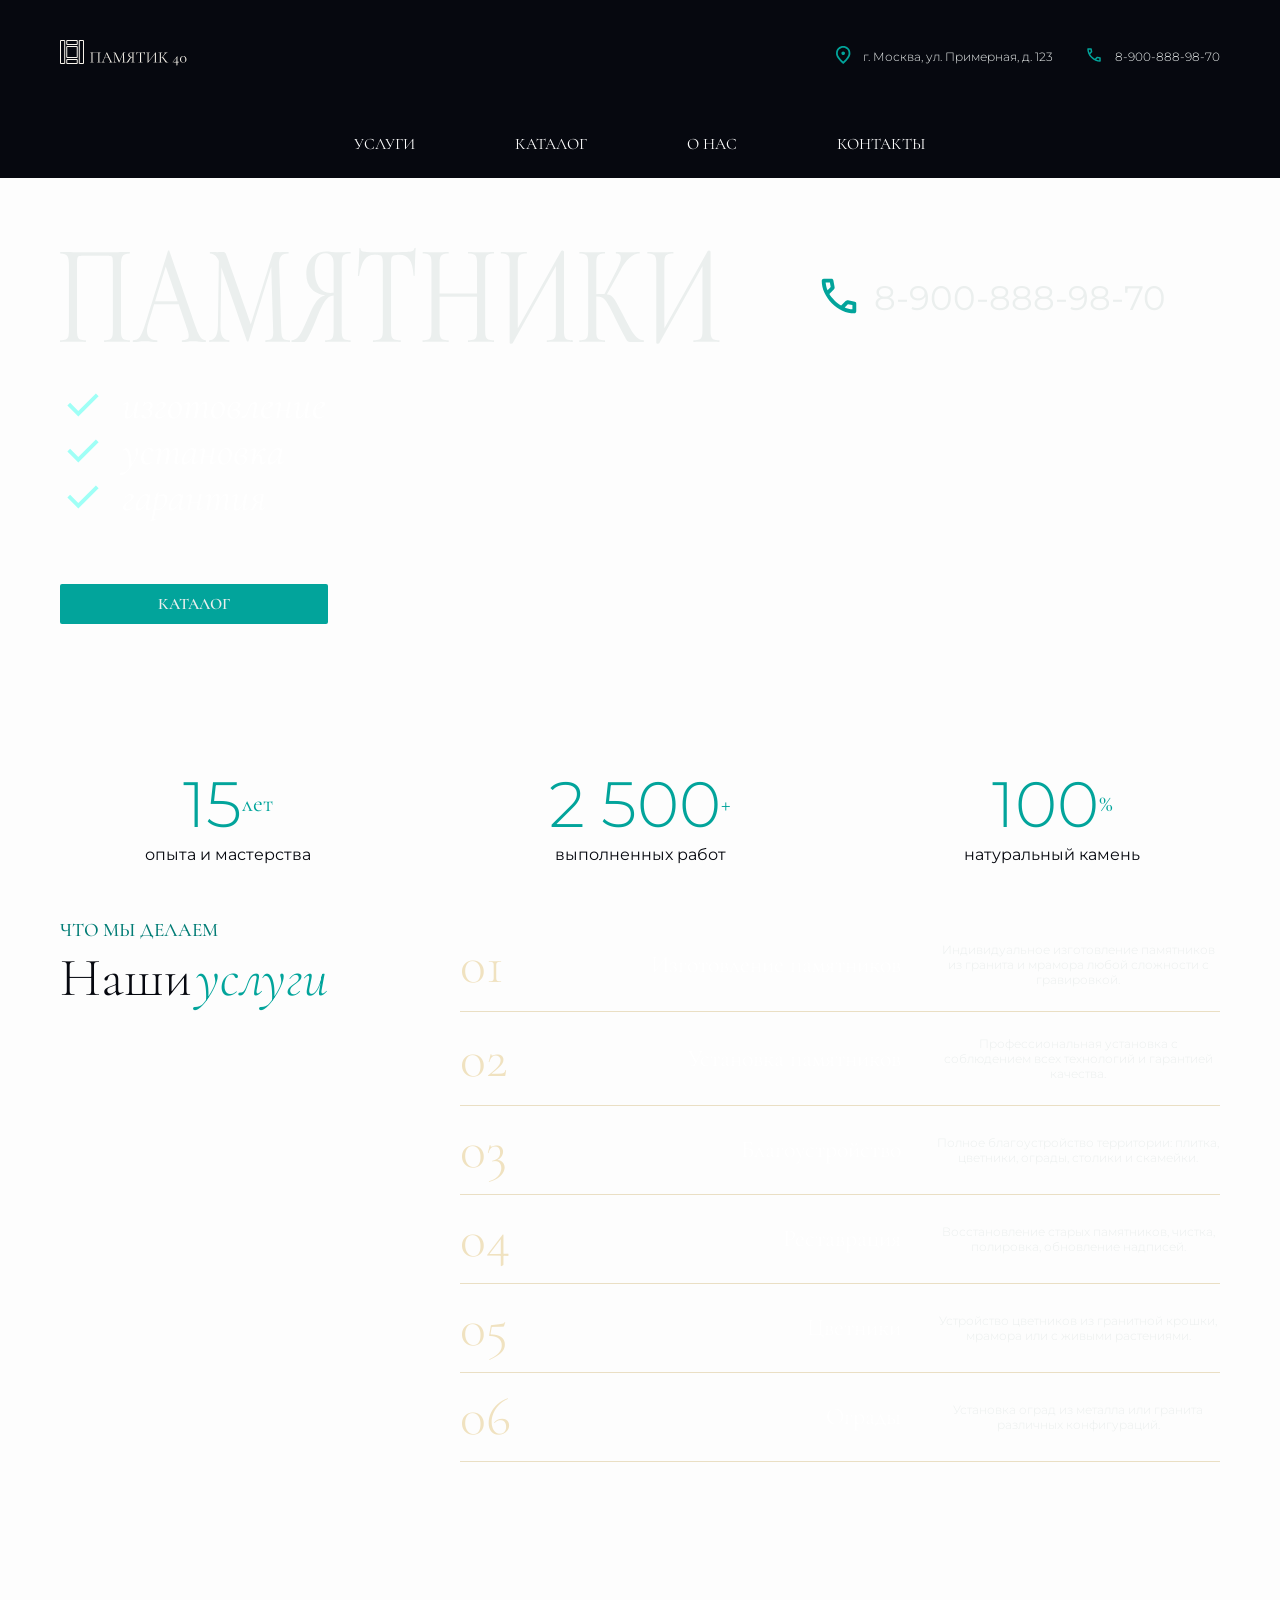
==== index.html @ f9dada3c "23.04" ====
<!doctype html>
<html lang="en">
  <head>
    <meta charset="UTF-8" />
    <meta name="viewport" content="width=device-width, initial-scale=1.0" />
    <link rel="preconnect" href="https://fonts.googleapis.com" />
    <link rel="preconnect" href="https://fonts.gstatic.com" crossorigin />
    <link
      href="https://fonts.googleapis.com/css2?family=Bebas+Neue&family=Castoro+Titling&family=Cormorant+Garamond:ital,wght@0,300..700;1,300..700&family=Fira+Code:wght@300..700&family=Inter+Tight:ital,wght@0,100..900;1,100..900&family=Inter:ital,opsz,wght@0,14..32,100..900;1,14..32,100..900&family=League+Script&family=Long+Cang&family=Monomakh&family=PT+Serif:ital,wght@0,400;0,700;1,400;1,700&family=Poppins:ital,wght@0,100;0,200;0,300;0,400;0,500;0,600;0,700;0,800;0,900;1,100;1,200;1,300;1,400;1,500;1,600;1,700;1,800;1,900&family=Raleway:ital,wght@0,100..900;1,100..900&family=Roboto+Serif:ital,opsz,wght@0,8..144,100..900;1,8..144,100..900&family=Syncopate:wght@400;700&display=swap"
      rel="stylesheet"
    />
    <link rel="preconnect" href="https://fonts.googleapis.com" />
    <link rel="preconnect" href="https://fonts.gstatic.com" crossorigin />
    <link
      href="https://fonts.googleapis.com/css2?family=Bebas+Neue&family=Castoro+Titling&family=Cormorant+Garamond:ital,wght@0,300..700;1,300..700&family=Fira+Code:wght@300..700&family=Inter+Tight:ital,wght@0,100..900;1,100..900&family=Inter:ital,opsz,wght@0,14..32,100..900;1,14..32,100..900&family=League+Script&family=Long+Cang&family=Monomakh&family=Montserrat:ital,wght@0,100..900;1,100..900&family=PT+Serif:ital,wght@0,400;0,700;1,400;1,700&family=Poppins:ital,wght@0,100;0,200;0,300;0,400;0,500;0,600;0,700;0,800;0,900;1,100;1,200;1,300;1,400;1,500;1,600;1,700;1,800;1,900&family=Raleway:ital,wght@0,100..900;1,100..900&family=Roboto+Serif:ital,opsz,wght@0,8..144,100..900;1,8..144,100..900&family=Syncopate:wght@400;700&display=swap"
      rel="stylesheet"
    />
    <link rel="stylesheet" href="css/variables.css" />
    <link rel="stylesheet" href="css/style.css" />
<link href="https://unpkg.com/aos@2.3.4/dist/aos.css" rel="stylesheet">
    <title>40</title>
  </head>
  <body>
    <header class="header">
      <div class="container-header-inner">
        <!-- банер -->
        <div class="banner">
          <a href="/" aria-label="Logo_go to homepage">
            <svg
              xmlns="http://www.w3.org/2000/svg"
              width="128"
              height="26"
              viewBox="0 0 128 26"
              fill="none"
            >
              <path
                d="M6.76074 6.5H17.239V17.5H6.76074V6.5ZM0.5 0.5H4.71739V23.5H0.5V0.5ZM19.2822 0.5H23.4996V23.5H19.2822V0.5ZM17.2393 0.5V4.5H6.761V0.5H17.2393ZM17.2393 19.5V23.5H6.761V19.5H17.2393Z"
                stroke="#F8F4EC"
              />
              <path
                d="M40.7796 22.308C40.8116 22.308 40.8276 22.34 40.8276 22.404C40.8276 22.468 40.8116 22.5 40.7796 22.5C40.5236 22.5 40.2303 22.4947 39.8996 22.484C39.5796 22.4733 39.2436 22.468 38.8916 22.468C38.5183 22.468 38.1663 22.4733 37.8356 22.484C37.5156 22.4947 37.2276 22.5 36.9716 22.5C36.9396 22.5 36.9236 22.468 36.9236 22.404C36.9236 22.34 36.9396 22.308 36.9716 22.308C37.3663 22.308 37.6596 22.2813 37.8516 22.228C38.0543 22.1747 38.1876 22.068 38.2516 21.908C38.3156 21.748 38.3476 21.5133 38.3476 21.204V13.86C38.3476 13.5293 38.3316 13.2947 38.2996 13.156C38.2676 13.0173 38.161 12.9373 37.9796 12.916C37.809 12.884 37.5156 12.868 37.0996 12.868H33.8196C33.393 12.868 33.0836 12.884 32.8916 12.916C32.7103 12.948 32.5983 13.0333 32.5556 13.172C32.513 13.3107 32.4916 13.54 32.4916 13.86V21.204C32.4916 21.5133 32.5236 21.748 32.5876 21.908C32.6516 22.068 32.785 22.1747 32.9876 22.228C33.1903 22.2813 33.489 22.308 33.8836 22.308C33.905 22.308 33.9156 22.34 33.9156 22.404C33.9156 22.468 33.905 22.5 33.8836 22.5C33.617 22.5 33.3236 22.4947 33.0036 22.484C32.6836 22.4733 32.3316 22.468 31.9476 22.468C31.5956 22.468 31.2543 22.4733 30.9236 22.484C30.6036 22.4947 30.3156 22.5 30.0596 22.5C30.0383 22.5 30.0276 22.468 30.0276 22.404C30.0276 22.34 30.0383 22.308 30.0596 22.308C30.4543 22.308 30.753 22.2813 30.9556 22.228C31.1583 22.1747 31.2916 22.068 31.3556 21.908C31.4303 21.748 31.4676 21.5133 31.4676 21.204V13.988C31.4676 13.5293 31.3823 13.1987 31.2116 12.996C31.041 12.7933 30.6623 12.692 30.0756 12.692C30.0543 12.692 30.0436 12.66 30.0436 12.596C30.0436 12.532 30.0543 12.5 30.0756 12.5C30.257 12.5 30.6196 12.5053 31.1636 12.516C31.7076 12.5267 32.3583 12.5373 33.1156 12.548C33.8836 12.548 34.673 12.548 35.4836 12.548C36.145 12.548 36.7743 12.548 37.3716 12.548C37.969 12.5373 38.513 12.532 39.0036 12.532C39.4943 12.5213 39.8943 12.516 40.2036 12.516C40.5236 12.5053 40.7156 12.5 40.7796 12.5C40.8116 12.5 40.8276 12.532 40.8276 12.596C40.8276 12.66 40.8116 12.692 40.7796 12.692C40.193 12.692 39.8143 12.7933 39.6436 12.996C39.473 13.1987 39.3876 13.5293 39.3876 13.988V21.204C39.3876 21.5133 39.4196 21.748 39.4836 21.908C39.5583 22.068 39.6916 22.1747 39.8836 22.228C40.0863 22.2813 40.385 22.308 40.7796 22.308ZM44.463 18.1L44.623 17.78H48.863L48.975 18.1H44.463ZM52.543 22.308C52.5857 22.308 52.607 22.34 52.607 22.404C52.607 22.468 52.5857 22.5 52.543 22.5C52.2337 22.5 51.919 22.4893 51.599 22.468C51.279 22.4467 50.9697 22.436 50.671 22.436C50.3403 22.436 50.0523 22.4467 49.807 22.468C49.5617 22.4893 49.2897 22.5 48.991 22.5C48.9483 22.5 48.927 22.468 48.927 22.404C48.927 22.34 48.9483 22.308 48.991 22.308C49.5563 22.308 49.9083 22.228 50.047 22.068C50.1857 21.8973 50.1483 21.5827 49.935 21.124L46.383 13.62L46.783 13.124L43.679 20.468C43.4123 21.1187 43.3963 21.588 43.631 21.876C43.8657 22.164 44.3297 22.308 45.023 22.308C45.0763 22.308 45.103 22.34 45.103 22.404C45.103 22.468 45.0763 22.5 45.023 22.5C44.703 22.5 44.4097 22.4893 44.143 22.468C43.8763 22.4467 43.5403 22.436 43.135 22.436C42.751 22.436 42.4417 22.4467 42.207 22.468C41.983 22.4893 41.7057 22.5 41.375 22.5C41.3323 22.5 41.311 22.468 41.311 22.404C41.311 22.34 41.3323 22.308 41.375 22.308C41.663 22.308 41.9137 22.2547 42.127 22.148C42.3403 22.0307 42.5377 21.8333 42.719 21.556C42.911 21.268 43.119 20.8573 43.343 20.324L46.719 12.356C46.7403 12.324 46.7777 12.308 46.831 12.308C46.8843 12.308 46.9163 12.324 46.927 12.356L50.703 20.308C50.9483 20.8307 51.167 21.2413 51.359 21.54C51.551 21.828 51.7377 22.0307 51.919 22.148C52.111 22.2547 52.319 22.308 52.543 22.308ZM54.4974 20.756L54.6574 12.868L55.0414 12.9L54.8814 20.756C54.8707 21.3107 54.9614 21.7107 55.1534 21.956C55.3561 22.1907 55.7187 22.308 56.2414 22.308C56.2627 22.308 56.2734 22.34 56.2734 22.404C56.2734 22.468 56.2627 22.5 56.2414 22.5C56.0067 22.5 55.7614 22.4947 55.5054 22.484C55.2601 22.4733 54.9881 22.468 54.6894 22.468C54.4121 22.468 54.1507 22.4733 53.9054 22.484C53.6601 22.4947 53.4307 22.5 53.2174 22.5C53.1961 22.5 53.1854 22.468 53.1854 22.404C53.1854 22.34 53.1961 22.308 53.2174 22.308C53.6654 22.308 53.9854 22.1907 54.1774 21.956C54.3801 21.7107 54.4867 21.3107 54.4974 20.756ZM65.5854 22.308C65.6174 22.308 65.6334 22.34 65.6334 22.404C65.6334 22.468 65.6174 22.5 65.5854 22.5C65.3294 22.5 65.0361 22.4947 64.7054 22.484C64.3854 22.4733 64.0494 22.468 63.6974 22.468C63.3561 22.468 63.0361 22.4733 62.7374 22.484C62.4494 22.4947 62.1881 22.5 61.9534 22.5C61.9321 22.5 61.9214 22.468 61.9214 22.404C61.9214 22.34 61.9321 22.308 61.9534 22.308C62.4867 22.308 62.8281 22.2387 62.9774 22.1C63.1267 21.9613 63.1907 21.6627 63.1694 21.204L62.8654 13.476L63.3934 12.74L59.2334 22.388C59.2227 22.4307 59.1801 22.452 59.1054 22.452C59.0307 22.452 58.9827 22.4307 58.9614 22.388L54.9454 13.828C54.5827 13.0707 54.0441 12.692 53.3294 12.692C53.3081 12.692 53.2974 12.66 53.2974 12.596C53.2974 12.532 53.3081 12.5 53.3294 12.5C53.5001 12.5 53.6814 12.5053 53.8734 12.516C54.0761 12.5267 54.2414 12.532 54.3694 12.532C54.5401 12.532 54.6947 12.5267 54.8334 12.516C54.9827 12.5053 55.0947 12.5 55.1694 12.5C55.3187 12.5 55.4361 12.548 55.5214 12.644C55.6067 12.74 55.7347 12.9693 55.9054 13.332L59.5534 21.012L59.0574 21.844L62.9614 12.9C63.0147 12.772 63.0841 12.676 63.1694 12.612C63.2547 12.5373 63.3454 12.5 63.4414 12.5C63.5054 12.5 63.5907 12.5053 63.6974 12.516C63.8041 12.5267 63.9321 12.532 64.0814 12.532C64.3694 12.532 64.6041 12.5267 64.7854 12.516C64.9667 12.5053 65.1587 12.5 65.3614 12.5C65.3827 12.5 65.3934 12.532 65.3934 12.596C65.3934 12.66 65.3827 12.692 65.3614 12.692C64.8494 12.692 64.4707 12.7667 64.2254 12.916C63.9801 13.0653 63.8681 13.3587 63.8894 13.796L64.2094 21.204C64.2201 21.5133 64.2574 21.748 64.3214 21.908C64.3854 22.068 64.5134 22.1747 64.7054 22.228C64.9081 22.2813 65.2014 22.308 65.5854 22.308ZM74.8808 22.308C74.9021 22.308 74.9128 22.34 74.9128 22.404C74.9128 22.468 74.9021 22.5 74.8808 22.5C74.6141 22.5 74.3154 22.4947 73.9848 22.484C73.6648 22.4733 73.3288 22.468 72.9768 22.468C72.6034 22.468 72.2568 22.4733 71.9368 22.484C71.6274 22.4947 71.3394 22.5 71.0728 22.5C71.0514 22.5 71.0408 22.468 71.0408 22.404C71.0408 22.34 71.0514 22.308 71.0728 22.308C71.4781 22.308 71.7768 22.2813 71.9688 22.228C72.1608 22.1747 72.2888 22.068 72.3528 21.908C72.4168 21.748 72.4488 21.5133 72.4488 21.204V17.236L72.7368 17.316C72.4381 17.316 72.1714 17.3427 71.9368 17.396C71.7021 17.4493 71.4728 17.5613 71.2488 17.732C71.0354 17.892 70.8061 18.1373 70.5608 18.468C70.3154 18.7987 70.0274 19.2467 69.6968 19.812C69.2914 20.5267 68.9608 21.0707 68.7048 21.444C68.4594 21.8173 68.2621 22.0787 68.1128 22.228C67.9741 22.3773 67.8568 22.4627 67.7608 22.484C67.6754 22.4947 67.5848 22.5 67.4888 22.5H65.8408C65.8088 22.5 65.7928 22.468 65.7928 22.404C65.7928 22.34 65.8088 22.308 65.8408 22.308C66.2461 22.2973 66.5981 22.1907 66.8968 21.988C67.1954 21.7747 67.4888 21.46 67.7768 21.044C68.0754 20.628 68.4008 20.1107 68.7528 19.492C69.0728 18.9267 69.3714 18.4893 69.6488 18.18C69.9261 17.86 70.2194 17.6307 70.5288 17.492C70.8488 17.3533 71.2008 17.268 71.5848 17.236L71.6968 17.348C70.5448 17.3373 69.6754 17.1133 69.0888 16.676C68.5021 16.2387 68.2088 15.652 68.2088 14.916C68.2088 14.4253 68.3314 13.9987 68.5768 13.636C68.8328 13.2627 69.1794 12.9747 69.6168 12.772C70.0648 12.5587 70.5661 12.452 71.1208 12.452C71.3448 12.452 71.6434 12.468 72.0168 12.5C72.3901 12.532 72.7101 12.548 72.9768 12.548C73.3288 12.548 73.6648 12.5427 73.9848 12.532C74.3048 12.5107 74.5981 12.5 74.8648 12.5C74.8861 12.5 74.8968 12.532 74.8968 12.596C74.8968 12.66 74.8861 12.692 74.8648 12.692C74.4701 12.692 74.1714 12.724 73.9688 12.788C73.7768 12.8413 73.6434 12.948 73.5688 13.108C73.5048 13.2573 73.4728 13.4867 73.4728 13.796V21.204C73.4728 21.5133 73.5048 21.748 73.5688 21.908C73.6434 22.068 73.7821 22.1747 73.9848 22.228C74.1874 22.2813 74.4861 22.308 74.8808 22.308ZM69.2808 14.516C69.2808 15.2627 69.4941 15.8813 69.9208 16.372C70.3581 16.852 71.0034 17.092 71.8568 17.092C71.9954 17.092 72.1554 17.0867 72.3368 17.076C72.5181 17.0547 72.6621 17.028 72.7688 16.996L72.4488 17.108V13.828C72.4488 13.5187 72.3794 13.2787 72.2408 13.108C72.1128 12.9373 71.9421 12.82 71.7288 12.756C71.5261 12.692 71.3181 12.66 71.1048 12.66C69.8888 12.66 69.2808 13.2787 69.2808 14.516ZM78.4608 12.788C77.7994 12.788 77.2981 12.9587 76.9568 13.3C76.6261 13.6413 76.3861 14.2227 76.2368 15.044C76.2368 15.0653 76.2048 15.076 76.1408 15.076C76.0874 15.076 76.0608 15.0653 76.0608 15.044C76.0821 14.9053 76.1034 14.7133 76.1248 14.468C76.1461 14.212 76.1674 13.94 76.1888 13.652C76.2208 13.364 76.2421 13.0867 76.2528 12.82C76.2741 12.5427 76.2848 12.3187 76.2848 12.148C76.2848 12.0947 76.3114 12.068 76.3648 12.068C76.4288 12.068 76.4608 12.0947 76.4608 12.148C76.4608 12.2547 76.5141 12.3347 76.6208 12.388C76.7274 12.4307 76.8448 12.4627 76.9728 12.484C77.1114 12.4947 77.2288 12.5 77.3248 12.5C78.2421 12.532 79.3141 12.548 80.5408 12.548C81.2981 12.548 81.8954 12.5427 82.3328 12.532C82.7808 12.5107 83.2128 12.5 83.6288 12.5C83.9914 12.5 84.2688 12.4787 84.4608 12.436C84.6634 12.3827 84.7914 12.2707 84.8448 12.1C84.8554 12.0573 84.8874 12.036 84.9408 12.036C84.9941 12.036 85.0208 12.0573 85.0208 12.1C85.0101 12.26 84.9941 12.4787 84.9728 12.756C84.9514 13.0333 84.9354 13.3213 84.9248 13.62C84.9141 13.9187 84.9034 14.196 84.8928 14.452C84.8821 14.708 84.8768 14.9053 84.8768 15.044C84.8768 15.0653 84.8448 15.076 84.7808 15.076C84.7168 15.076 84.6848 15.0653 84.6848 15.044C84.6528 14.212 84.4821 13.6307 84.1728 13.3C83.8634 12.9587 83.3514 12.788 82.6368 12.788C82.1888 12.788 81.8528 12.8093 81.6288 12.852C81.4048 12.8947 81.2554 12.9907 81.1808 13.14C81.1168 13.2787 81.0848 13.508 81.0848 13.828V21.204C81.0848 21.5133 81.1221 21.748 81.1968 21.908C81.2714 22.068 81.4154 22.1747 81.6288 22.228C81.8528 22.2813 82.1888 22.308 82.6368 22.308C82.6688 22.308 82.6848 22.34 82.6848 22.404C82.6848 22.468 82.6688 22.5 82.6368 22.5C82.3594 22.5 82.0448 22.4947 81.6928 22.484C81.3408 22.4733 80.9568 22.468 80.5408 22.468C80.1461 22.468 79.7728 22.4733 79.4208 22.484C79.0688 22.4947 78.7488 22.5 78.4608 22.5C78.4394 22.5 78.4288 22.468 78.4288 22.404C78.4288 22.34 78.4394 22.308 78.4608 22.308C78.8981 22.308 79.2288 22.2813 79.4528 22.228C79.6874 22.1747 79.8421 22.068 79.9168 21.908C79.9914 21.748 80.0288 21.5133 80.0288 21.204V13.796C80.0288 13.476 79.9914 13.2467 79.9168 13.108C79.8421 12.9587 79.6928 12.868 79.4688 12.836C79.2448 12.804 78.9088 12.788 78.4608 12.788ZM88.2974 21.652L95.4974 12.42C95.5294 12.388 95.5881 12.372 95.6734 12.372C95.7267 12.372 95.7801 12.3827 95.8334 12.404C95.8867 12.4147 95.9134 12.4413 95.9134 12.484V21.204C95.9134 21.5133 95.9454 21.748 96.0094 21.908C96.0734 22.068 96.2067 22.1747 96.4094 22.228C96.6121 22.2813 96.9107 22.308 97.3054 22.308C97.3374 22.308 97.3534 22.34 97.3534 22.404C97.3534 22.468 97.3374 22.5 97.3054 22.5C97.0601 22.5 96.7667 22.4947 96.4254 22.484C96.0947 22.4733 95.7534 22.468 95.4014 22.468C95.0067 22.468 94.6494 22.4733 94.3294 22.484C94.0201 22.4947 93.7374 22.5 93.4814 22.5C93.4494 22.5 93.4334 22.468 93.4334 22.404C93.4334 22.34 93.4494 22.308 93.4814 22.308C93.8867 22.308 94.1854 22.2813 94.3774 22.228C94.5801 22.1747 94.7134 22.068 94.7774 21.908C94.8414 21.748 94.8734 21.5133 94.8734 21.204V13.38L95.1774 13.444L87.9934 22.644C87.9614 22.6867 87.8974 22.708 87.8014 22.708C87.7374 22.708 87.6787 22.6973 87.6254 22.676C87.5827 22.6653 87.5614 22.6387 87.5614 22.596V13.796C87.5614 13.4867 87.5241 13.2573 87.4494 13.108C87.3854 12.948 87.2521 12.8413 87.0494 12.788C86.8467 12.724 86.5481 12.692 86.1534 12.692C86.1321 12.692 86.1214 12.66 86.1214 12.596C86.1214 12.532 86.1321 12.5 86.1534 12.5C86.4201 12.5 86.7187 12.5107 87.0494 12.532C87.3801 12.5427 87.7214 12.548 88.0734 12.548C88.4681 12.548 88.8201 12.5427 89.1294 12.532C89.4494 12.5107 89.7374 12.5 89.9934 12.5C90.0147 12.5 90.0254 12.532 90.0254 12.596C90.0254 12.66 90.0147 12.692 89.9934 12.692C89.5987 12.692 89.2947 12.724 89.0814 12.788C88.8787 12.8413 88.7454 12.948 88.6814 13.108C88.6174 13.2573 88.5854 13.4867 88.5854 13.796V21.716L88.2974 21.652ZM106.242 22.5C106.146 22.5 106.056 22.484 105.97 22.452C105.885 22.42 105.773 22.324 105.634 22.164C105.496 22.004 105.293 21.7427 105.026 21.38C104.76 21.0067 104.392 20.484 103.922 19.812C103.592 19.332 103.309 18.9373 103.074 18.628C102.85 18.3187 102.642 18.084 102.45 17.924C102.269 17.7533 102.072 17.636 101.858 17.572C101.645 17.4973 101.384 17.46 101.074 17.46C100.968 17.46 100.856 17.4653 100.738 17.476C100.621 17.4867 100.504 17.4973 100.386 17.508L100.37 17.22C101.042 17.188 101.565 17.172 101.938 17.172C102.29 17.172 102.578 17.204 102.802 17.268C103.037 17.3213 103.245 17.4333 103.426 17.604C103.618 17.764 103.826 17.9987 104.05 18.308C104.285 18.6067 104.578 19.0013 104.93 19.492C105.357 20.0893 105.736 20.596 106.066 21.012C106.408 21.428 106.749 21.748 107.09 21.972C107.432 22.1853 107.821 22.2973 108.258 22.308C108.28 22.308 108.29 22.34 108.29 22.404C108.29 22.468 108.28 22.5 108.258 22.5H106.242ZM98.4343 22.5C98.4129 22.5 98.4023 22.468 98.4023 22.404C98.4023 22.34 98.4129 22.308 98.4343 22.308C98.8289 22.308 99.1276 22.2813 99.3303 22.228C99.5329 22.1747 99.6663 22.068 99.7303 21.908C99.7943 21.748 99.8263 21.5133 99.8263 21.204V13.796C99.8263 13.4867 99.7943 13.2573 99.7303 13.108C99.6663 12.948 99.5329 12.8413 99.3303 12.788C99.1383 12.724 98.8449 12.692 98.4503 12.692C98.4289 12.692 98.4183 12.66 98.4183 12.596C98.4183 12.532 98.4289 12.5 98.4503 12.5C98.7063 12.5 98.9943 12.5107 99.3143 12.532C99.6343 12.5427 99.9703 12.548 100.322 12.548C100.706 12.548 101.058 12.5427 101.378 12.532C101.709 12.5107 102.002 12.5 102.258 12.5C102.28 12.5 102.29 12.532 102.29 12.596C102.29 12.66 102.28 12.692 102.258 12.692C101.864 12.692 101.565 12.724 101.362 12.788C101.17 12.852 101.037 12.964 100.962 13.124C100.898 13.284 100.866 13.5187 100.866 13.828V21.204C100.866 21.5133 100.898 21.748 100.962 21.908C101.026 22.068 101.16 22.1747 101.362 22.228C101.565 22.2813 101.864 22.308 102.258 22.308C102.28 22.308 102.29 22.34 102.29 22.404C102.29 22.468 102.28 22.5 102.258 22.5C101.992 22.5 101.698 22.4947 101.378 22.484C101.058 22.4733 100.706 22.468 100.322 22.468C99.9703 22.468 99.6289 22.4733 99.2983 22.484C98.9783 22.4947 98.6903 22.5 98.4343 22.5ZM102.45 17.428L102.162 17.284L104.178 14.468C104.68 13.7853 104.92 13.3213 104.898 13.076C104.888 12.82 104.616 12.692 104.082 12.692C104.061 12.692 104.05 12.66 104.05 12.596C104.05 12.532 104.061 12.5 104.082 12.5C104.338 12.5 104.6 12.5107 104.866 12.532C105.133 12.5427 105.48 12.548 105.906 12.548C106.333 12.548 106.664 12.5427 106.898 12.532C107.144 12.5107 107.378 12.5 107.602 12.5C107.634 12.5 107.65 12.532 107.65 12.596C107.65 12.66 107.634 12.692 107.602 12.692C107.229 12.692 106.888 12.756 106.578 12.884C106.269 13.0013 105.965 13.1933 105.666 13.46C105.378 13.716 105.074 14.0573 104.754 14.484L102.45 17.428ZM112.62 22.372C112.577 22.372 112.535 22.3507 112.492 22.308C112.46 22.2653 112.465 22.2227 112.508 22.18L117.18 16.164C117.201 16.132 117.244 16.1213 117.308 16.132C117.383 16.1427 117.42 16.1747 117.42 16.228V24.948C117.42 25.0653 117.377 25.14 117.292 25.172L116.62 25.508C116.524 25.5613 116.476 25.5293 116.476 25.412V17.444L116.988 17.092L113.324 21.78C113.292 21.812 113.287 21.8387 113.308 21.86C113.329 21.8813 113.361 21.892 113.404 21.892C114.012 21.892 114.551 21.892 115.02 21.892C115.5 21.8813 115.937 21.8707 116.332 21.86C116.727 21.8493 117.116 21.8387 117.5 21.828C117.895 21.8173 118.321 21.8067 118.78 21.796C118.812 21.796 118.828 21.8547 118.828 21.972C118.839 22.0787 118.839 22.1907 118.828 22.308C118.817 22.4253 118.796 22.484 118.764 22.484C118.348 22.4627 117.932 22.4467 117.516 22.436C117.1 22.4147 116.657 22.404 116.188 22.404C115.729 22.3933 115.207 22.388 114.62 22.388C114.044 22.3773 113.377 22.372 112.62 22.372ZM123.215 22.708C122.575 22.708 122.004 22.564 121.503 22.276C121.012 21.988 120.628 21.5933 120.351 21.092C120.073 20.5907 119.935 20.0147 119.935 19.364C119.935 18.724 120.073 18.164 120.351 17.684C120.628 17.1933 121.017 16.8093 121.519 16.532C122.02 16.2547 122.591 16.116 123.231 16.116C123.871 16.116 124.431 16.26 124.911 16.548C125.391 16.8253 125.764 17.2147 126.031 17.716C126.308 18.2067 126.447 18.772 126.447 19.412C126.447 20.052 126.308 20.6227 126.031 21.124C125.764 21.6147 125.385 22.004 124.895 22.292C124.415 22.5693 123.855 22.708 123.215 22.708ZM123.391 22.484C124.052 22.484 124.543 22.2173 124.863 21.684C125.183 21.1507 125.343 20.4573 125.343 19.604C125.343 18.8467 125.236 18.228 125.023 17.748C124.809 17.268 124.527 16.916 124.175 16.692C123.833 16.4573 123.46 16.34 123.055 16.34C122.415 16.34 121.913 16.612 121.551 17.156C121.199 17.7 121.023 18.3933 121.023 19.236C121.023 19.8547 121.119 20.4093 121.311 20.9C121.513 21.3907 121.791 21.78 122.143 22.068C122.495 22.3453 122.911 22.484 123.391 22.484Z"
                fill="#F8F4EC"
              />
            </svg>
          </a>
          <div class="banner-adress">
            <div class="adress">
             <svg xmlns="http://www.w3.org/2000/svg" width="15" height="18" viewBox="0 0 15 18" fill="none">
  <path d="M8.47125 8.47125C8.82375 8.11875 9 7.695 9 7.2C9 6.705 8.82375 6.28125 8.47125 5.92875C8.11875 5.57625 7.695 5.4 7.2 5.4C6.705 5.4 6.28125 5.57625 5.92875 5.92875C5.57625 6.28125 5.4 6.705 5.4 7.2C5.4 7.695 5.57625 8.11875 5.92875 8.47125C6.28125 8.82375 6.705 9 7.2 9C7.695 9 8.11875 8.82375 8.47125 8.47125ZM7.2 15.615C9.03 13.935 10.3875 12.4087 11.2725 11.0362C12.1575 9.66375 12.6 8.445 12.6 7.38C12.6 5.745 12.0787 4.40625 11.0362 3.36375C9.99375 2.32125 8.715 1.8 7.2 1.8C5.685 1.8 4.40625 2.32125 3.36375 3.36375C2.32125 4.40625 1.8 5.745 1.8 7.38C1.8 8.445 2.2425 9.66375 3.1275 11.0362C4.0125 12.4087 5.37 13.935 7.2 15.615ZM7.2 18C4.785 15.945 2.98125 14.0362 1.78875 12.2737C0.59625 10.5112 0 8.88 0 7.38C0 5.13 0.72375 3.3375 2.17125 2.0025C3.61875 0.6675 5.295 0 7.2 0C9.105 0 10.7813 0.6675 12.2288 2.0025C13.6763 3.3375 14.4 5.13 14.4 7.38C14.4 8.88 13.8037 10.5112 12.6112 12.2737C11.4187 14.0362 9.615 15.945 7.2 18Z" fill="#02A49B"/>
</svg>
              <span class="adress-text p1"
                >г. Москва, ул. Примерная, д. 123</span
              >
            </div>
            <div class="phone-icon">
              <svg xmlns="http://www.w3.org/2000/svg" width="18" height="18" viewBox="0 0 18 18" fill="none">
  <path d="M14.9625 15.75C13.4 15.75 11.8563 15.4094 10.3313 14.7281C8.80625 14.0469 7.41875 13.0813 6.16875 11.8313C4.91875 10.5813 3.95313 9.19375 3.27188 7.66875C2.59063 6.14375 2.25 4.6 2.25 3.0375C2.25 2.8125 2.325 2.625 2.475 2.475C2.625 2.325 2.8125 2.25 3.0375 2.25H6.075C6.25 2.25 6.40625 2.30937 6.54375 2.42812C6.68125 2.54688 6.7625 2.6875 6.7875 2.85L7.275 5.475C7.3 5.675 7.29375 5.84375 7.25625 5.98125C7.21875 6.11875 7.15 6.2375 7.05 6.3375L5.23125 8.175C5.48125 8.6375 5.77812 9.08438 6.12187 9.51562C6.46562 9.94687 6.84375 10.3625 7.25625 10.7625C7.64375 11.15 8.05 11.5094 8.475 11.8406C8.9 12.1719 9.35 12.475 9.825 12.75L11.5875 10.9875C11.7 10.875 11.8469 10.7906 12.0281 10.7344C12.2094 10.6781 12.3875 10.6625 12.5625 10.6875L15.15 11.2125C15.325 11.2625 15.4687 11.3531 15.5812 11.4844C15.6937 11.6156 15.75 11.7625 15.75 11.925V14.9625C15.75 15.1875 15.675 15.375 15.525 15.525C15.375 15.675 15.1875 15.75 14.9625 15.75ZM4.51875 6.75L5.75625 5.5125L5.4375 3.75H3.76875C3.83125 4.2625 3.91875 4.76875 4.03125 5.26875C4.14375 5.76875 4.30625 6.2625 4.51875 6.75ZM11.2313 13.4625C11.7188 13.675 12.2156 13.8437 12.7219 13.9688C13.2281 14.0938 13.7375 14.175 14.25 14.2125V12.5625L12.4875 12.2063L11.2313 13.4625Z" fill="#02A49B"/>
</svg>
             
              <span class="adress-text p1">8-900-888-98-70</span>
            </div>
          </div>
        </div>

        <!-- Навигация -->
        <div class="header-nav">
          <nav class="nav" id="nav">
            <a href="#" class="link">УСЛУГИ</a>
            <a href="#" class="link">КАТАЛОГ</a>
            <a href="#" class="link">О НАС</a>
            <a href="#" class="link">КОНТАКТЫ</a>
          </nav>
        </div>
        <!-- Бургер -->
        <button class="burger" id="burger">
          <svg
            xmlns="http://www.w3.org/2000/svg"
            width="18"
            height="12"
            viewBox="0 0 18 12"
            fill="none"
          >
            <path
              d="M0 12V10H18V12H0ZM0 7V5H18V7H0ZM0 2V0H18V2H0Z"
              fill="white"
            />
          </svg>
        </button>
      </div>
      <div class="mobile-menu" id="nav-mobile">
        <button class="burger-close" id="burger-close">
          <svg
            xmlns="http://www.w3.org/2000/svg"
            width="14"
            height="14"
            viewBox="0 0 14 14"
            fill="none"
          >
            <path
              d="M1.4 14L0 12.6L5.6 7L0 1.4L1.4 0L7 5.6L12.6 0L14 1.4L8.4 7L14 12.6L12.6 14L7 8.4L1.4 14Z"
              fill="white"
            />
          </svg>
        </button>

        <nav class="nav-mobile">
          <a href="#" class="link">УСЛУГИ</a>
          <a href="#" class="link">КАТАЛОГ</a>
          <a href="#" class="link">О НАС</a>
          <a href="#" class="link">КОНТАКТЫ</a>
        </nav>
      </div>
    </header>
    <main class="main-container">

    <section class="section-hero">
<div class="hero-content">
    <div class="teitel-hero "data-aos="fade-up">  <svg   xmlns="http://www.w3.org/2000/svg" width="660" height="140" viewBox="0 0 861 126" fill="none">
  <path d="M90.9399 120.658C91.1184 120.658 91.2078 121.034 91.2078 121.786C91.2078 122.537 91.1184 122.913 90.9399 122.913C88.7077 122.913 86.2077 122.851 83.4397 122.725C80.6717 122.6 77.77 122.537 74.7341 122.537C71.4304 122.537 68.35 122.6 65.4928 122.725C62.6356 122.851 60.0462 122.913 57.7247 122.913C57.5462 122.913 57.4569 122.537 57.4569 121.786C57.4569 121.034 57.5462 120.658 57.7247 120.658C61.0284 120.658 63.4392 120.345 64.9571 119.718C66.5643 119.092 67.6357 117.839 68.1714 115.959C68.7072 114.08 68.975 111.323 68.975 107.69V21.9891C68.975 18.105 68.8411 15.3485 68.5732 13.7197C68.3054 12.0908 67.5018 11.1511 66.1625 10.9006C64.9125 10.5247 62.7696 10.3367 59.7337 10.3367H32.2776C28.9739 10.3367 26.6079 10.5247 25.1792 10.9006C23.8399 11.2764 22.9917 12.2788 22.6345 13.9076C22.3667 15.4111 22.2327 18.105 22.2327 21.9891V107.69C22.2327 111.323 22.5006 114.08 23.0363 115.959C23.572 117.839 24.6435 119.092 26.2507 119.718C27.8579 120.345 30.2687 120.658 33.483 120.658C33.7509 120.658 33.8848 121.034 33.8848 121.786C33.8848 122.537 33.7509 122.913 33.483 122.913C31.1616 122.913 28.5721 122.851 25.715 122.725C22.947 122.6 19.9113 122.537 16.6076 122.537C13.5717 122.537 10.6253 122.6 7.76806 122.725C5.00014 122.851 2.50007 122.913 0.267864 122.913C0.089288 122.913 0 122.537 0 121.786C0 121.034 0.089288 120.658 0.267864 120.658C3.48223 120.658 5.89301 120.345 7.50019 119.718C9.19667 119.092 10.3128 117.839 10.8485 115.959C11.3842 114.08 11.6521 111.323 11.6521 107.69V22.9288C11.6521 17.5411 10.9824 13.657 9.64311 11.2764C8.30379 8.89586 5.268 7.70557 0.535728 7.70557C0.267864 7.70557 0.133932 7.32969 0.133932 6.57793C0.133932 5.82617 0.267864 5.45028 0.535728 5.45028C2.05363 5.45028 5.08942 5.51294 9.64311 5.63823C14.2861 5.76353 19.7773 5.88881 26.1168 6.01411C32.5455 6.01411 39.2421 6.01411 46.2066 6.01411C51.7424 6.01411 57.0105 6.01411 62.0106 6.01411C67.1 5.88881 71.6983 5.82617 75.8056 5.82617C80.0021 5.70087 83.4397 5.63823 86.1183 5.63823C88.797 5.51294 90.4042 5.45028 90.9399 5.45028C91.1184 5.45028 91.2078 5.82617 91.2078 6.57793C91.2078 7.32969 91.1184 7.70557 90.9399 7.70557C86.1183 7.70557 82.9933 8.89586 81.5646 11.2764C80.2253 13.657 79.5557 17.5411 79.5557 22.9288V107.69C79.5557 111.323 79.8235 114.08 80.3593 115.959C80.9843 117.839 82.1004 119.092 83.7076 119.718C85.3148 120.345 87.7255 120.658 90.9399 120.658ZM120.558 73.8607L122.165 69.726H158.594L159.532 73.8607H120.558ZM189.801 120.658C190.247 120.658 190.47 121.034 190.47 121.786C190.47 122.537 190.247 122.913 189.801 122.913C187.212 122.913 184.533 122.788 181.765 122.537C179.086 122.287 176.452 122.161 173.863 122.161C171.006 122.161 168.505 122.287 166.363 122.537C164.309 122.788 161.987 122.913 159.398 122.913C159.04 122.913 158.862 122.537 158.862 121.786C158.862 121.034 159.04 120.658 159.398 120.658C163.774 120.658 166.452 119.718 167.434 117.839C168.416 115.834 167.926 111.95 165.961 106.187L137.165 22.177L141.451 13.1559L115.334 98.1051C113.013 105.748 112.879 111.449 114.933 115.208C116.986 118.841 120.826 120.658 126.451 120.658C126.897 120.658 127.12 121.034 127.12 121.786C127.12 122.537 126.897 122.913 126.451 122.913C123.772 122.913 121.317 122.788 119.085 122.537C116.852 122.287 114.04 122.161 110.647 122.161C107.343 122.161 104.664 122.287 102.611 122.537C100.646 122.788 98.2357 122.913 95.3785 122.913C95.0213 122.913 94.8428 122.537 94.8428 121.786C94.8428 121.034 95.0213 120.658 95.3785 120.658C97.7893 120.658 99.8875 120.032 101.673 118.779C103.459 117.4 105.156 114.957 106.763 111.449C108.459 107.941 110.29 102.929 112.254 96.4136L140.782 4.1347C140.871 3.75882 141.183 3.57088 141.719 3.57088C142.255 3.44558 142.567 3.63352 142.657 4.1347L174.8 97.1654C176.943 103.305 178.774 108.128 180.291 111.637C181.899 115.02 183.462 117.4 184.979 118.779C186.497 120.032 188.104 120.658 189.801 120.658ZM206.013 101.488L207.352 9.77292L210.701 10.1488L209.361 101.488C209.273 108.003 210.077 112.827 211.772 115.959C213.559 119.092 216.505 120.658 220.612 120.658C220.88 120.658 221.014 121.034 221.014 121.786C221.014 122.537 220.88 122.913 220.612 122.913C218.648 122.913 216.639 122.851 214.585 122.725C212.532 122.6 210.211 122.537 207.62 122.537C205.21 122.537 202.933 122.6 200.79 122.725C198.647 122.851 196.638 122.913 194.763 122.913C194.585 122.913 194.495 122.537 194.495 121.786C194.495 121.034 194.585 120.658 194.763 120.658C198.513 120.658 201.281 119.092 203.067 115.959C204.942 112.827 205.925 108.003 206.013 101.488ZM299.766 120.658C299.945 120.658 300.033 121.034 300.033 121.786C300.033 122.537 299.945 122.913 299.766 122.913C297.534 122.913 295.034 122.851 292.265 122.725C289.498 122.6 286.552 122.537 283.426 122.537C280.479 122.537 277.712 122.6 275.122 122.725C272.533 122.851 270.212 122.913 268.158 122.913C267.89 122.913 267.756 122.537 267.756 121.786C267.756 121.034 267.89 120.658 268.158 120.658C272.533 120.658 275.346 119.844 276.595 118.215C277.846 116.586 278.336 113.078 278.069 107.69L275.39 19.17L280.613 8.64528L245.925 121.598C245.837 122.099 245.479 122.349 244.853 122.349C244.318 122.349 243.961 122.099 243.782 121.598L208.826 21.0494C205.701 12.1535 201.326 7.70557 195.7 7.70557C195.522 7.70557 195.433 7.32969 195.433 6.57793C195.433 5.82617 195.522 5.45028 195.7 5.45028C197.308 5.45028 198.96 5.51294 200.656 5.63823C202.443 5.76353 203.96 5.82617 205.21 5.82617C206.906 5.82617 208.424 5.76353 209.763 5.63823C211.192 5.51294 212.264 5.45028 212.978 5.45028C214.229 5.45028 215.21 6.07677 215.924 7.32969C216.639 8.45734 217.711 11.0885 219.139 15.2232L249.541 101.864L244.586 113.892L276.863 10.1488C277.311 8.64528 277.846 7.51763 278.47 6.76587C279.186 5.88881 279.989 5.45028 280.881 5.45028C281.507 5.45028 282.266 5.51294 283.158 5.63823C284.141 5.76353 285.257 5.82617 286.506 5.82617C289.007 5.82617 291.106 5.76353 292.801 5.63823C294.498 5.51294 296.239 5.45028 298.025 5.45028C298.204 5.45028 298.292 5.82617 298.292 6.57793C298.292 7.32969 298.204 7.70557 298.025 7.70557C293.739 7.70557 290.614 8.70792 288.649 10.7126C286.686 12.592 285.748 16.1003 285.837 21.2373L288.649 107.69C288.829 111.323 289.185 114.08 289.721 115.959C290.256 117.839 291.284 119.092 292.801 119.718C294.32 120.345 296.641 120.658 299.766 120.658ZM378.893 120.658C379.071 120.658 379.161 121.034 379.161 121.786C379.161 122.537 379.071 122.913 378.893 122.913C376.66 122.913 374.115 122.851 371.259 122.725C368.49 122.6 365.499 122.537 362.285 122.537C359.16 122.537 356.214 122.6 353.446 122.725C350.767 122.851 348.312 122.913 346.079 122.913C345.901 122.913 345.811 122.537 345.811 121.786C345.811 121.034 345.901 120.658 346.079 120.658C349.294 120.658 351.66 120.345 353.178 119.718C354.695 119.092 355.678 117.839 356.124 115.959C356.66 114.08 356.928 111.323 356.928 107.69V61.0807L360.276 62.0204C357.865 62.0204 355.678 62.3337 353.713 62.9601C351.749 63.5866 349.829 64.9021 347.954 66.9069C346.169 68.7863 344.248 71.668 342.195 75.5522C340.142 79.4363 337.776 84.6987 335.097 91.3392C331.704 99.6086 328.98 105.936 326.927 110.321C324.874 114.706 323.267 117.776 322.105 119.53C321.034 121.284 320.141 122.287 319.427 122.537C318.801 122.788 318.088 122.913 317.284 122.913H302.284C302.016 122.913 301.882 122.537 301.882 121.786C301.882 121.034 302.016 120.658 302.284 120.658C305.408 120.533 308.087 119.28 310.319 116.899C312.64 114.393 314.917 110.697 317.15 105.811C319.471 100.924 322.195 94.8475 325.32 87.5804C328.088 80.8145 330.721 75.6148 333.222 71.9813C335.722 68.3478 338.401 65.7167 341.258 64.0878C344.115 62.4589 347.285 61.4566 350.767 61.0807L351.704 62.3963C341.704 62.271 334.115 59.6398 328.936 54.5028C323.847 49.3658 321.302 42.4746 321.302 33.8293C321.302 28.0658 322.418 23.0541 324.65 18.7941C326.883 14.4088 329.918 11.0258 333.758 8.64528C337.597 6.13941 341.972 4.88646 346.883 4.88646C348.758 4.88646 351.213 5.0744 354.249 5.45028C357.374 5.82617 360.052 6.01411 362.285 6.01411C365.499 6.01411 368.49 5.95147 371.259 5.82617C374.027 5.57558 376.572 5.45028 378.893 5.45028C379.071 5.45028 379.161 5.82617 379.161 6.57793C379.161 7.32969 379.071 7.70557 378.893 7.70557C375.589 7.70557 373.134 8.08145 371.526 8.83322C369.919 9.45968 368.848 10.7126 368.312 12.592C367.776 14.3461 367.508 17.04 367.508 20.6735V107.69C367.508 111.323 367.776 114.08 368.312 115.959C368.848 117.839 369.919 119.092 371.526 119.718C373.134 120.345 375.589 120.658 378.893 120.658ZM332.284 29.1308C332.284 37.9014 333.981 45.1058 337.374 50.744C340.856 56.2569 346.035 59.0134 352.91 59.0134C354.159 59.0134 355.499 58.9508 356.928 58.8254C358.445 58.5749 359.651 58.2616 360.544 57.8857L356.928 59.5772V21.0494C356.928 17.4158 356.392 14.5967 355.321 12.592C354.339 10.5873 353.088 9.2091 351.571 8.45734C350.053 7.70557 348.4 7.32969 346.615 7.32969C337.062 7.32969 332.284 14.5967 332.284 29.1308ZM410.171 9.2091C404.636 9.2091 400.304 11.4017 397.18 15.787C394.055 20.0471 391.733 26.9381 390.215 36.4605C390.126 36.711 389.814 36.8364 389.278 36.8364C388.832 36.8364 388.608 36.6484 388.608 36.2726C388.786 34.6437 388.966 32.3258 389.144 29.3188C389.412 26.3117 389.635 23.0541 389.814 19.5458C389.992 16.0376 390.126 12.6547 390.215 9.39704C390.393 6.13939 390.483 3.44558 390.483 1.31559C390.483 0.689122 390.751 0.375887 391.287 0.375887C391.823 0.375887 392.09 0.689122 392.09 1.31559C392.09 2.56853 392.536 3.50824 393.43 4.1347C394.323 4.63588 395.349 5.01176 396.51 5.26234C397.671 5.38764 398.653 5.45028 399.457 5.45028C407.135 5.82617 416.108 6.01411 426.377 6.01411C432.628 6.01411 437.627 5.95147 441.377 5.82617C445.128 5.57558 448.744 5.45028 452.226 5.45028C455.262 5.45028 457.583 5.1997 459.19 4.69852C460.887 4.07206 461.959 2.75647 462.405 0.751765C462.494 0.250589 462.762 0 463.208 0C463.744 0 464.012 0.250589 464.012 0.751765C463.834 2.63117 463.654 5.26234 463.476 8.64528C463.386 12.0282 463.253 15.5364 463.074 19.17C462.985 22.8034 462.896 26.1863 462.807 29.3188C462.717 32.4512 462.673 34.769 462.673 36.2726C462.673 36.6484 462.405 36.8364 461.869 36.8364C461.423 36.8364 461.199 36.6484 461.199 36.2726C460.574 26.4996 458.789 19.5458 455.842 15.4111C452.896 11.2764 448.52 9.2091 442.717 9.2091C439.592 9.2091 437.225 9.52234 435.618 10.1488C434.101 10.65 433.074 11.715 432.538 13.3438C432.092 14.9726 431.868 17.5411 431.868 21.0494V107.69C431.868 111.323 432.136 114.08 432.672 115.959C433.297 117.839 434.457 119.092 436.154 119.718C437.939 120.345 440.664 120.658 444.324 120.658C444.502 120.658 444.592 121.034 444.592 121.786C444.592 122.537 444.502 122.913 444.324 122.913C441.913 122.913 439.19 122.851 436.154 122.725C433.208 122.6 429.949 122.537 426.377 122.537C422.984 122.537 419.77 122.6 416.734 122.725C413.787 122.851 411.065 122.913 408.564 122.913C408.296 122.913 408.162 122.537 408.162 121.786C408.162 121.034 408.296 120.658 408.564 120.658C412.046 120.658 414.681 120.345 416.466 119.718C418.341 119.092 419.591 117.839 420.216 115.959C420.842 114.08 421.154 111.323 421.154 107.69V20.6735C421.154 17.2905 420.886 14.7847 420.35 13.1559C419.814 11.4017 418.743 10.3367 417.136 9.96086C415.528 9.45968 413.207 9.2091 410.171 9.2091ZM544.066 21.0494C544.066 17.4158 543.798 14.6594 543.262 12.78C542.816 10.9006 541.745 9.58498 540.048 8.83322C538.441 8.08145 535.94 7.70557 532.548 7.70557C532.28 7.70557 532.146 7.32969 532.146 6.57793C532.146 5.82617 532.28 5.45028 532.548 5.45028C534.691 5.45028 537.146 5.57558 539.914 5.82617C542.771 5.95147 545.941 6.01411 549.423 6.01411C552.459 6.01411 555.406 5.95147 558.263 5.82617C561.209 5.57558 563.754 5.45028 565.897 5.45028C566.165 5.45028 566.299 5.82617 566.299 6.57793C566.299 7.32969 566.165 7.70557 565.897 7.70557C562.772 7.70557 560.361 8.08145 558.664 8.83322C557.057 9.45968 555.986 10.7126 555.45 12.592C554.914 14.3461 554.646 17.04 554.646 20.6735V107.69C554.646 111.323 554.914 114.08 555.45 115.959C555.986 117.839 557.057 119.092 558.664 119.718C560.361 120.345 562.772 120.658 565.897 120.658C566.165 120.658 566.299 121.034 566.299 121.786C566.299 122.537 566.165 122.913 565.897 122.913C563.754 122.913 561.209 122.851 558.263 122.725C555.406 122.6 552.459 122.537 549.423 122.537C545.941 122.537 542.771 122.6 539.914 122.725C537.146 122.851 534.691 122.913 532.548 122.913C532.28 122.913 532.146 122.537 532.146 121.786C532.146 121.034 532.28 120.658 532.548 120.658C535.94 120.658 538.441 120.345 540.048 119.718C541.745 119.092 542.816 117.839 543.262 115.959C543.798 114.08 544.066 111.323 544.066 107.69V21.0494ZM489.555 63.8998V59.5772H548.753V63.8998H489.555ZM484.6 107.69V20.6735C484.6 17.04 484.332 14.3461 483.796 12.592C483.261 10.7126 482.189 9.45968 480.582 8.83322C478.975 8.08145 476.608 7.70557 473.484 7.70557C473.216 7.70557 473.082 7.32969 473.082 6.57793C473.082 5.82617 473.216 5.45028 473.484 5.45028C475.716 5.45028 478.215 5.57558 480.984 5.82617C483.752 5.95147 486.653 6.01411 489.689 6.01411C493.261 6.01411 496.43 5.95147 499.199 5.82617C502.055 5.57558 504.6 5.45028 506.833 5.45028C507.011 5.45028 507.101 5.82617 507.101 6.57793C507.101 7.32969 507.011 7.70557 506.833 7.70557C503.529 7.70557 501.029 8.08145 499.332 8.83322C497.725 9.58498 496.61 10.9006 495.984 12.78C495.448 14.6594 495.181 17.4158 495.181 21.0494V107.69C495.181 111.323 495.448 114.08 495.984 115.959C496.52 117.839 497.636 119.092 499.332 119.718C501.029 120.345 503.529 120.658 506.833 120.658C507.011 120.658 507.101 121.034 507.101 121.786C507.101 122.537 507.011 122.913 506.833 122.913C504.512 122.913 501.967 122.851 499.199 122.725C496.43 122.6 493.261 122.537 489.689 122.537C486.653 122.537 483.707 122.6 480.85 122.725C477.993 122.851 475.448 122.913 473.216 122.913C473.038 122.913 472.948 122.537 472.948 121.786C472.948 121.034 473.038 120.658 473.216 120.658C476.43 120.658 478.841 120.345 480.448 119.718C482.145 119.092 483.261 117.839 483.796 115.959C484.332 114.08 484.6 111.323 484.6 107.69ZM594.122 110.697L653.587 4.51058C653.855 4.0094 654.435 3.75882 655.329 3.75882C655.775 3.75882 656.222 3.88412 656.668 4.1347C657.204 4.38528 657.471 4.69852 657.471 5.0744V107.69C657.471 111.323 657.739 114.08 658.275 115.959C658.811 117.839 659.882 119.092 661.489 119.718C663.186 120.345 665.597 120.658 668.722 120.658C668.99 120.658 669.124 121.034 669.124 121.786C669.124 122.537 668.99 122.913 668.722 122.913C666.579 122.913 664.034 122.851 661.088 122.725C658.231 122.6 655.284 122.537 652.248 122.537C648.676 122.537 645.507 122.6 642.739 122.725C639.971 122.851 637.516 122.913 635.373 122.913C635.105 122.913 634.971 122.537 634.971 121.786C634.971 121.034 635.105 120.658 635.373 120.658C638.765 120.658 641.266 120.345 642.873 119.718C644.48 119.092 645.551 117.839 646.087 115.959C646.623 114.08 646.891 111.323 646.891 107.69V18.6061H649.971L590.505 124.793C590.237 125.169 589.658 125.356 588.764 125.356C588.229 125.356 587.737 125.231 587.291 124.981C586.845 124.855 586.621 124.542 586.621 124.041V20.6735C586.621 17.04 586.354 14.3461 585.818 12.592C585.282 10.7126 584.166 9.45968 582.469 8.83322C580.862 8.08145 578.452 7.70557 575.237 7.70557C575.059 7.70557 574.969 7.32969 574.969 6.57793C574.969 5.82617 575.059 5.45028 575.237 5.45028C577.47 5.45028 580.015 5.57558 582.871 5.82617C585.818 5.95147 588.809 6.01411 591.845 6.01411C595.417 6.01411 598.586 5.95147 601.354 5.82617C604.122 5.57558 606.577 5.45028 608.72 5.45028C608.988 5.45028 609.122 5.82617 609.122 6.57793C609.122 7.32969 608.988 7.70557 608.72 7.70557C605.416 7.70557 602.917 8.08145 601.22 8.83322C599.613 9.45968 598.541 10.7126 598.006 12.592C597.47 14.3461 597.202 17.04 597.202 20.6735V110.697H594.122ZM743.4 122.913C742.596 122.913 741.837 122.725 741.123 122.349C740.409 121.974 739.471 120.846 738.31 118.966C737.149 117.087 735.453 114.017 733.221 109.757C730.988 105.372 727.908 99.2327 723.98 91.3392C721.211 85.701 718.89 81.065 717.015 77.4316C715.14 73.7981 713.443 71.0416 711.926 69.1622C710.408 67.1574 708.801 65.7793 707.104 65.0275C705.407 64.1504 703.31 63.7119 700.809 63.7119C699.916 63.7119 698.978 63.7745 697.997 63.8998C697.103 64.0252 696.122 64.1504 695.05 64.2757L694.916 60.8928C700.809 60.5169 705.363 60.329 708.577 60.329C711.614 60.329 714.158 60.7049 716.211 61.4566C718.265 62.083 720.095 63.3986 721.703 65.4034C723.4 67.2828 725.185 70.0393 727.06 73.6728C729.025 77.1811 731.48 81.8168 734.426 87.5804C737.998 94.5968 741.167 100.548 743.935 105.435C746.704 110.321 749.471 114.08 752.239 116.711C755.007 119.217 758.088 120.533 761.48 120.658C761.659 120.658 761.748 121.034 761.748 121.786C761.748 122.537 761.659 122.913 761.48 122.913H743.4ZM677.639 122.913C677.461 122.913 677.371 122.537 677.371 121.786C677.371 121.034 677.461 120.658 677.639 120.658C680.853 120.658 683.264 120.345 684.871 119.718C686.568 119.092 687.684 117.839 688.22 115.959C688.755 114.08 689.023 111.323 689.023 107.69V20.6735C689.023 17.04 688.755 14.3461 688.22 12.592C687.684 10.7126 686.612 9.45968 685.005 8.83322C683.398 8.08145 680.987 7.70557 677.773 7.70557C677.595 7.70557 677.505 7.32969 677.505 6.57793C677.505 5.82617 677.595 5.45028 677.773 5.45028C680.006 5.45028 682.461 5.57558 685.139 5.82617C687.908 5.95147 690.809 6.01411 693.845 6.01411C697.237 6.01411 700.363 5.95147 703.22 5.82617C706.077 5.57558 708.577 5.45028 710.72 5.45028C710.988 5.45028 711.122 5.82617 711.122 6.57793C711.122 7.32969 710.988 7.70557 710.72 7.70557C707.596 7.70557 705.229 8.08145 703.622 8.83322C702.015 9.58498 700.943 10.9006 700.407 12.78C699.872 14.6594 699.604 17.4158 699.604 21.0494V107.69C699.604 111.323 699.828 114.08 700.274 115.959C700.809 117.839 701.881 119.092 703.488 119.718C705.185 120.345 707.596 120.658 710.72 120.658C710.988 120.658 711.122 121.034 711.122 121.786C711.122 122.537 710.988 122.913 710.72 122.913C708.488 122.913 705.943 122.851 703.086 122.725C700.318 122.6 697.237 122.537 693.845 122.537C690.809 122.537 687.908 122.6 685.139 122.725C682.371 122.851 679.872 122.913 677.639 122.913ZM712.06 63.336L709.649 61.6446L725.855 30.0705C729.962 22.0517 731.882 16.3508 731.614 12.9679C731.436 9.45968 729.337 7.70557 725.319 7.70557C725.141 7.70557 725.051 7.32969 725.051 6.57793C725.051 5.82617 725.141 5.45028 725.319 5.45028C727.462 5.45028 729.694 5.57558 732.015 5.82617C734.426 5.95147 737.417 6.01411 740.989 6.01411C744.739 6.01411 747.686 5.95147 749.828 5.82617C751.971 5.57558 754.024 5.45028 755.989 5.45028C756.257 5.45028 756.391 5.82617 756.391 6.57793C756.391 7.32969 756.257 7.70557 755.989 7.70557C752.953 7.70557 750.052 8.51998 747.284 10.1488C744.605 11.6523 741.926 13.9703 739.248 17.1026C736.659 20.235 734.069 24.119 731.48 28.7549L712.06 63.336ZM785.342 110.697L844.808 4.51058C845.076 4.0094 845.655 3.75882 846.549 3.75882C846.995 3.75882 847.441 3.88412 847.888 4.1347C848.424 4.38528 848.692 4.69852 848.692 5.0744V107.69C848.692 111.323 848.96 114.08 849.495 115.959C850.031 117.839 851.102 119.092 852.71 119.718C854.405 120.345 856.816 120.658 859.942 120.658C860.21 120.658 860.344 121.034 860.344 121.786C860.344 122.537 860.21 122.913 859.942 122.913C857.799 122.913 855.254 122.851 852.308 122.725C849.45 122.6 846.503 122.537 843.468 122.537C839.896 122.537 836.726 122.6 833.959 122.725C831.191 122.851 828.736 122.913 826.593 122.913C826.325 122.913 826.191 122.537 826.191 121.786C826.191 121.034 826.325 120.658 826.593 120.658C829.985 120.658 832.486 120.345 834.093 119.718C835.7 119.092 836.772 117.839 837.307 115.959C837.843 114.08 838.111 111.323 838.111 107.69V18.6061H841.192L781.726 124.793C781.458 125.169 780.877 125.356 779.985 125.356C779.449 125.356 778.957 125.231 778.511 124.981C778.064 124.855 777.842 124.542 777.842 124.041V20.6735C777.842 17.04 777.574 14.3461 777.038 12.592C776.502 10.7126 775.385 9.45968 773.69 8.83322C772.082 8.08145 769.672 7.70557 766.457 7.70557C766.278 7.70557 766.19 7.32969 766.19 6.57793C766.19 5.82617 766.278 5.45028 766.457 5.45028C768.689 5.45028 771.233 5.57558 774.092 5.82617C777.038 5.95147 780.029 6.01411 783.065 6.01411C786.636 6.01411 789.806 5.95147 792.574 5.82617C795.341 5.57558 797.798 5.45028 799.94 5.45028C800.208 5.45028 800.342 5.82617 800.342 6.57793C800.342 7.32969 800.208 7.70557 799.94 7.70557C796.636 7.70557 794.136 8.08145 792.44 8.83322C790.833 9.45968 789.762 10.7126 789.226 12.592C788.69 14.3461 788.422 17.04 788.422 20.6735V110.697H785.342Z" fill="#EBEFEE"/>
</svg> 
         <div class="phone-icon ">
              <svg  xmlns="http://www.w3.org/2000/svg" width="46" height="46" viewBox="0 0 18 18" fill="none">
  <path d="M14.9625 15.75C13.4 15.75 11.8563 15.4094 10.3313 14.7281C8.80625 14.0469 7.41875 13.0813 6.16875 11.8313C4.91875 10.5813 3.95313 9.19375 3.27188 7.66875C2.59063 6.14375 2.25 4.6 2.25 3.0375C2.25 2.8125 2.325 2.625 2.475 2.475C2.625 2.325 2.8125 2.25 3.0375 2.25H6.075C6.25 2.25 6.40625 2.30937 6.54375 2.42812C6.68125 2.54688 6.7625 2.6875 6.7875 2.85L7.275 5.475C7.3 5.675 7.29375 5.84375 7.25625 5.98125C7.21875 6.11875 7.15 6.2375 7.05 6.3375L5.23125 8.175C5.48125 8.6375 5.77812 9.08438 6.12187 9.51562C6.46562 9.94687 6.84375 10.3625 7.25625 10.7625C7.64375 11.15 8.05 11.5094 8.475 11.8406C8.9 12.1719 9.35 12.475 9.825 12.75L11.5875 10.9875C11.7 10.875 11.8469 10.7906 12.0281 10.7344C12.2094 10.6781 12.3875 10.6625 12.5625 10.6875L15.15 11.2125C15.325 11.2625 15.4687 11.3531 15.5812 11.4844C15.6937 11.6156 15.75 11.7625 15.75 11.925V14.9625C15.75 15.1875 15.675 15.375 15.525 15.525C15.375 15.675 15.1875 15.75 14.9625 15.75ZM4.51875 6.75L5.75625 5.5125L5.4375 3.75H3.76875C3.83125 4.2625 3.91875 4.76875 4.03125 5.26875C4.14375 5.76875 4.30625 6.2625 4.51875 6.75ZM11.2313 13.4625C11.7188 13.675 12.2156 13.8437 12.7219 13.9688C13.2281 14.0938 13.7375 14.175 14.25 14.2125V12.5625L12.4875 12.2063L11.2313 13.4625Z" fill="#02A49B"/>
</svg>
             
              <span class= "adress-text phone-hero">8-900-888-98-70</span>
            </div>
      </div>       
   <div class="grup">
    <h1 class="h1"data-aos="fade-up"> <svg  xmlns="http://www.w3.org/2000/svg" width="46" height="46" viewBox="0 0 46 46" fill="none"style="margin-right:1rem;">
  <mask id="mask0_202_1606" style="mask-type:alpha" maskUnits="userSpaceOnUse" x="0" y="0" width="46" height="46">
    <rect width="46" height="46" fill="#D9D9D9"/>
  </mask>
  <g mask="url(#mask0_202_1606)">
    <path d="M18.3044 34.5001L7.37939 23.5751L10.1106 20.8438L18.3044 29.0376L35.8898 11.4521L38.6211 14.1834L18.3044 34.5001Z" fill="#9FFFF6"/>
  </g>
</svg>изготовление</h1>
   <h1 class="h1"data-aos="fade-up"> <svg  xmlns="http://www.w3.org/2000/svg" width="46" height="46" viewBox="0 0 46 46" fill="none" style="margin-right:1rem;">
  <mask id="mask0_202_1606" style="mask-type:alpha" maskUnits="userSpaceOnUse" x="0" y="0" width="46" height="46">
    <rect width="46" height="46"   fill="#D9D9D9"/>
  </mask>
  <g mask="url(#mask0_202_1606)">
    <path d="M18.3044 34.5001L7.37939 23.5751L10.1106 20.8438L18.3044 29.0376L35.8898 11.4521L38.6211 14.1834L18.3044 34.5001Z" fill="#9FFFF6"/>
  </g>
</svg>установка</h1>
     <h1 class="h1"data-aos="fade-up"> <svg  xmlns="http://www.w3.org/2000/svg" width="46" height="46" viewBox="0 0 46 46" fill="none"style="margin-right:1rem;">
  <mask id="mask0_202_1606" style="mask-type:alpha" maskUnits="userSpaceOnUse" x="0" y="0" width="46" height="46">
    <rect width="46" height="46" fill="#D9D9D9"/>
  </mask>
  <g mask="url(#mask0_202_1606)">
    <path d="M18.3044 34.5001L7.37939 23.5751L10.1106 20.8438L18.3044 29.0376L35.8898 11.4521L38.6211 14.1834L18.3044 34.5001Z" fill="#9FFFF6"/>
  </g>
</svg>гарантия</h1>
</div>
   <div  class="wrap-btn">
    <button class="btn primary">Каталог </button>
    
   </div>
</div>

  </section>

  <section class="section">

    <div class="flex-container">
   <div class=" element-wrap  "data-aos="fade-up">
    <div class="number">
      <span class="big">15</span>
      <span class="small">лет</span>
    </div>
    <div class="text">опыта и мастерства</div>
   </div>
   <div class=" element-wrap "data-aos="fade-up">
    <div class="number ">
      <span class="big">2 500</span>
      <span class="small">+</span>
    </div>
    <div class="text">выполненных работ</div>
   </div>
      <div class=" element-wrap" data-aos="fade-up">
    <div class="number">
      <span class="big">100</span>
      <span class="small">%</span>
    </div>
    <div class="text">натуральный камень</div>
   </div>
    </div>
  </section>

  <section class="section-servis"data-aos="fade-up">
<div class="container-servis">
  <div class="block-left">
    <h2 class="h2">Что мы делаем</h2>
     <div class="number-numer">
      <span class="big-sevis">Наши</span>
      <span class="small-servis">услуги</span>
    </div>
  </div>
  <div class="block-right">
    <ul>
      <li class="li-item"data-aos="fade-up">
        <span class="li-numer">01</span>
        <span class="li-teitel">Изготовление памятников</span>
        <span class="discription p1"
>Индивидуальное изготовление памятников из гранита и мрамора любой сложности с гравировкой.</span>
      </li>
       <li class="li-item"data-aos="fade-up">
        <span class="li-numer">02</span>
        <span class="li-teitel">Установка памятников</span>
        <span class="discription p1"
>Профессиональная установка с соблюдением всех технологий и гарантией качества.</span>
      </li>
       <li class="li-item"data-aos="fade-up">
        <span class="li-numer">03</span>
        <span class="li-teitel">Благоустройство</span>
        <span class="discription p1"
>Полное благоустройство территории: плитка, цветники, ограды, столики и скамейки.</span>
      </li>
       <li class="li-item"data-aos="fade-up">
        <span class="li-numer">04</span>
        <span class="li-teitel">Реставрация</span>
        <span class="discription p1"
>Восстановление старых памятников, чистка, полировка, обновление надписей.</span>
      </li>
       <li class="li-item"data-aos="fade-up">
        <span class="li-numer">05</span>
        <span class="li-teitel">Цветники</span>
        <span class="discription p1"
>Устройство цветников из гранитной крошки, мрамора или с живыми растениями.</span>
      </li>
       </li>
       <li class="li-item"data-aos="fade-up">
        <span class="li-numer">06</span>
        <span class="li-teitel">Ограды</span>
        <span class="discription p1"
>Установка оград из металла или гранита различных конфигураций.</span>
      </li>
    </ul>
  </div>
</div>
  </section>
</main>
    <script src="js/main.js"></script>
    <script src="https://unpkg.com/aos@2.3.4/dist/aos.js"></script>

<script>
  AOS.init({
    duration: 800, // скорость анимации
    once: true     // анимация только 1 раз
  });
</script>
  </body>
</html>
---- css/variables.css ----
:root{
    --assent: #017c75;
    --assent-light: #02A49B;
--bg-dark: #06080f;
--text-light: #ebefee;
--text-dark: #06080f;
--hover: #B2FFF7;

--white: #ffffff;
--grey-600: #353736;
}
 :root{

--number-h1: 100px;
--number-h2: 18px;
--number-h3: 30px;
--number-h4: 54px;
--number-h5: 54px;
--number-h6: 24px;
--number-p1: 16px;
--number-p2: 24px;
--number-deco-64: 64px;
--number-deco-32: 32px;

}
---- css/style.css ----
*,
*::before,
*::after {
  box-sizing: border-box;
  margin: 0;
  padding: 0;
}
body {
  background-color: #fdfdfd;
  font-family: "Montserrat", sans-serif;
}
svg {
  width: auto;
  height: auto;
}

.link {
  font-family: "Cormorant Garamond", serif;
  font-size: 1rem;
  font-weight: 400;
  line-height: 1.75rem;
  text-transform: uppercase;
  color: var(--white);
  text-decoration: none;
  position: relative;
  display: inline-block;
  transition: color 0.3s ease;
}
.header {
  border: none;
}
/* линия */
.link::after {
  content: "";
  position: absolute;
  left: 0;
  bottom: -3px;
  width: 100%;
  height: 2px;
  background: var(--assent);

  transform: scaleX(0);
  transform-origin: left;
  transition: transform 0.3s ease;
}

/* hover */
.link:hover {
  color: var(--hover);
}

.link:hover::after {
  transform: scaleX(1);
}
.p1 {
  font-family: "Montserrat", sans-serif;
  color: var(--text-light);
  font-size: 0.75rem;
  font-style: normal;
  font-weight: 300;
  line-height: normal;
  text-align: center;
}
.p2 {
  color: var(--text-light);
  font-family: Montserrat;
  font-size: 2rem;
  font-style: normal;
  font-weight: 100;
  line-height: 2.5rem; /* 125% */
}
.h1 {
  color: var(--white, #fff);
  font-family: "Cormorant Garamond", serif;
  font-size: 2.5rem;
  font-style: italic;
  font-weight: 400;
  line-height: 1.875rem; /* 93.75% */
  display: inline-flex;
  align-items: center;
}
.container-header-inner {
  display: flex;
  width: 100%;
  flex-direction: column;
  background-color: var(--bg-dark);
}
.banner {
  display: flex;
  padding: 2.5rem 3.75rem;
  justify-content: space-between;
  align-items: center;
  align-self: stretch;
  max-width: 1440px;
  margin: 0 auto;
  width: 100%;
  background-color: var(--bg-dark);
}
.banner-adress {
  display: flex;
  width: 32.8125rem;
  align-items: center;
  gap: 2rem;
  justify-content: flex-end;
}
.adress-text {
  color: var(--text-light);
}
.adress,
.phone-icon {
  display: flex;
  gap: 0.75rem;
  align-items: flex-end;
}
.header-nav {
  display: flex;
  padding: 1.25rem 3.75rem;
  justify-content: center;
  align-items: center;
  gap: 40.75rem;
  align-self: stretch;
  border: none;
}
.nav {
  display: flex;
  justify-content: center;
  align-items: center;
  gap: 6.25rem;
  flex: 1 0 0;
}
/* скрываем мобильное меню по умолчанию */
.mobile-menu {
  position: fixed;
  top: 0;
  right: -100%;
  width: 100%;
  width: 100%;
  height: 100vh;
  background: var(--bg-dark);
  transition: right 0.3s ease;
  z-index: 1000;
  padding: 5rem 2rem 2rem;
   pointer-events: none;
}

.mobile-menu.active {
  pointer-events: auto;
  right: 0;
}

.nav-mobile {
  display: flex;
  flex-direction: column;
  gap: 1.5rem;
}

.burger-close {
  position: absolute;
  top: 2rem;
  right: 2rem;
}

/* активное состояние */
.mobile-menu.active {
  right: 0;
}

/* крестик */
.burger-close {
  position: absolute;
  top: 2rem;
  right: 2rem;
  background: none;
  border: none;
}

.burger {
  display: none;
}
.main-container {
  display: flex;
  width: 100%;

  margin: 0 auto;
  flex-direction: column;
  align-items: center;
  gap: 1rem;
}
.section-hero {
  display: flex;
  gap: 1rem;
  width: 100%;
  max-height: 100rem;
  height: 100%;

  align-items: center;
  align-self: stretch;
  margin: 0 auto;
  justify-content: center;
  background-image: url("../img/generated-image\ 1.png");
  background-size: cover;
  background-position: center;
}
.teitel-hero {
  display: flex;
  max-width: 1440px;
  width: 100%;
  gap: 6rem;
  align-items: center;
  flex-wrap: wrap;
}
.phone-hero {
  font-size: 34px;
}
.hero-content {
  display: flex;
  flex-direction: column;
  align-items: flex-start;
  justify-content: flex-start;
  align-self: stretch;
  gap: 1rem;
  padding: 3rem 3.75rem;
  max-width: 1440px;
  width: 100%;
  flex: 1;
}

.icon-h1 {
  width: 46px;
  height: 46px;
}

.grup {
  display: flex;
  justify-self: flex-start;
  align-items: flex-start;
  flex-direction: column;
  justify-content: flex-start;
}
.wrap-btn {
  display: flex;
  margin-top: 3rem;
  margin-bottom: 4rem;
  gap: 1.25rem;
  align-items: flex-start;

  justify-content: flex-start;

  align-self: stretch;
}
.btn {
  display: flex;
  width: 16.75rem;
  height: 40px;
  padding: 0.5rem 1.125rem;
  justify-content: center;
  align-items: center;
  border-radius: 0.125rem;
  border: none;
}
.primary {
  background-color: var(--assent-light);
  color: var(--text-light);
  font-family: "Cormorant Garamond", serif;
  font-size: 1rem;
  font-weight: 600;

  box-shadow: 0 0 8px rgba (178, 255, 247, 0.3);
  text-transform: uppercase;
}
.primary:hover {
  background-color: var(--hover);
  color: var(--text-dark);
}
.second {
  background-color: var(--bg-dark);
  color: var(--assent);
  font-family: "Cormorant Garamond", serif;
  font-size: 0.75rem;
  font-weight: 600;
  line-height: 0.8rem;
  text-transform: uppercase;
  border: 0.5px solid var(--assent-opacity-35);
}

.section {
  display: flex;
  padding: 1rem 3.75rem;

  max-width: 1440px;
  width: 100%;
  margin: 0 auto;
}
.flex-container {
  display: flex;
  flex-direction: row;
  justify-content: space-between;
  align-items: center;
  align-content: center;
  align-self: stretch;
  gap: 3rem;
  width: 100%;
}
.element-wrap {
  display: flex;
  flex-direction: column;
  align-items: center;
  text-align: center;
  align-items: center;
  max-width: 21rem;
  width: 100%;
}

.number {
  display: flex;
  align-items: center;
  justify-content: center;
}
.big {
  font-family: "Montserrat", sans-serif;
  color: var(--assent-light);
  text-align: center;
  justify-content: center;
  font-size: 4rem;
  font-style: normal;
  font-weight: 300;
  line-height: 4.5rem; /* 112.5% */
}
.small {
  color: var(--assent-light);
  text-align: center;
  font-family: "Cormorant Garamond";
  font-size: 1.5rem;
  font-style: normal;
  font-weight: 400;
  line-height: 1.875rem; /* 93.75% */
}
.text {
  color: var(--text-dark);
  font-family: Montserrat;
  font-size: 1rem;
  font-style: normal;
  font-weight: 400;
  line-height: 1.875rem; /* 125% */
  text-align: left;
  width: 100%;
  text-align: center;
}
.section-servis {
  display: flex;
  background-image: url("../img/bg");
  background-size: cover;
  background-position: center;
  height: 53rem;
  max-width: 1440px;
  width: 100%;
  margin: 0 auto;
}

.container-servis {
  display: flex;
  margin: 1rem 3.75rem;
  gap: 1.25rem;
  flex-wrap: wrap;
  justify-content: center;
  flex-direction: row;
  align-content: flex-start;
  width: 100%;
}
.block-left {
  display: flex;
  flex: 0 auto;
  width: 100%;
  flex-direction: column;
  flex: 1;
  gap: 1rem;
}

.block-right {
  display: flex;
  flex: 0 auto;
  flex-direction: column;
  flex: 2;
  justify-content: space-between;
}
.h2 {
  color: var(--assent);
  font-family: "Cormorant Garamond";
  font-size: 1.2rem;
  font-style: normal;
  font-weight: 500;
  line-height: normal;
  text-transform: uppercase;
}
.big-sevis {
  color: var(--text-dark);
  font-family: "Cormorant Garamond", serif;
  font-size: 3.375rem;
  font-style: normal;
  font-weight: 300;
  line-height: 2.5rem; /* 74.074% */
}
.small-servis {
  color: var(--assent-light);

  font-family: "Cormorant Garamond", serif;
  font-size: 3.375rem;
  font-style: italic;
  font-weight: 300;
  line-height: 2.5rem; /* 74.074% */
}
.li-item {
  display: flex;
  padding: 1.5rem 0;
  align-items: center;
  gap: 1.25rem;
  align-self: stretch;
  border-bottom: 1px solid rgba(197, 165, 90, 0.35);
  justify-content: space-between;
}
.li-item:hover {
  border-bottom: 1.5px solid var(--assent);
}
.li-numer {
  display: flex;
  flex: 1;
  color: #f0e2c0;
  font-family: "Cormorant Garamond", serif;
  font-size: 3.375rem;
  font-style: normal;
  font-weight: 300;
  line-height: 2.5rem; /* 74.074% */
  max-width: 5.3rem;
  justify-content: flex-start;
}
.li-numer:hover {
  font-size: 4rem;
  color: var(--assent);
}
.li-teitel {
  display: flex;
  justify-content: flex-end;
  color: var(--white, #fff);
  font-family: "Cormorant Garamond";
  font-size: 1.5rem;
  font-style: normal;
  font-weight: 100;
  line-height: 1.25rem; /* 66.667% */
  max-width: 20rem;
  flex: 1;
}
.li-teitel:hover {
  color: var(--assent);
  font-size: 1.65rem;
}
.discription {
  display: flex;
  justify-content: flex-start;
  max-width: 17.6875rem;
  flex: 1;
}

/*----------------------------------------------------------------------------------------*/

/* десктоп */
@media (max-width: 1250px) {
  .teitel-name {
    width: 500px;
    height: 120px;
  }
  .icon-hero {
    width: 32px;
    height: 32px;
  }

  .teitel-hero {
    gap: 1rem;
  }
}

@media (max-width: 900px) {
  .header-nav {
    display: none;
  }

  .container-header-inner {
    display: flex;
    width: 100%;
    flex-direction: column;
    background-color: var(--bg-dark);
    padding: 1.25rem;
  }
  .banner {
    display: flex;
    flex-direction: column;
    justify-content: center;
    align-items: center;
    padding: 1.25rem 1rem;
    position: relative;
  }

  .banner a {
    display: block;
  }

  .banner-adress {
    display: flex;
    flex-direction: column;
    align-items: center;
    gap: 0.5rem;
    width: auto;
  }

  .burger {
    display: flex;
    align-items: center;
    justify-content: center;
    margin-left: auto;
    padding: 0.5rem;
    background: none;
    border: none;
    align-self: flex-start;
  }

  .mobile-menu {
    position: fixed;
    top: 0;
    right: -100%;
    width: 100%;
    height: 10.75rem;
    min-height: 10.625rem;
    padding: 1.25rem;
    display: flex;
    flex-direction: column;
    justify-content: center;
    align-items: flex-start;
    gap: 1.25rem;
    background-color: var(--bg-dark);
    transition: right 0.3s ease;
    z-index: 1000;
  }

  .mobile-menu.active {
    right: 0;
  }

  .nav-mobile {
    display: flex;
    flex-direction: column;
    gap: 1.25rem;
    width: 100% !important;
  }

  .burger-close {
    position: absolute;
    top: 1.25rem;
    right: 1.25rem;
    background: none;
    border: none;
  }
  .h1 {
    color: var(--white);
    font-family: "Cormorant Garamond", serif;
    font-size: 1.5rem;
    font-style: italic;
    font-weight: 300;
    line-height: 120%; /* 7.5rem */
  }

  .wrap-btn {
    display: flex;
    margin-top: 4rem;
    gap: 1.25rem;
    align-items: center;
    flex-direction: column;
    align-items: flex-start;
  }
  .phone-hero {
    font-size: 28px;
  }

.big {
 
  font-size: 3rem;
  font-style: normal;
  font-weight: 300;
  line-height: 4.5rem; /* 112.5% */
}



}

@media (max-width: 745px) {
 
 
 
.mobile-menu {
  position: fixed;
  top: 0;
  right: -100%;
  width: 100%;
  height: 9rem;
  transition: right 0.3s ease;

  pointer-events: none; /* важно */
}

.mobile-menu.active {
  right: 0;
  pointer-events: auto;
}
  .banner-adress {
    display: flex;
  }


  .phone-hero {
    font-size: 24px;
  }
  .big {
 
  font-size: 3rem;
  font-style: normal;
  font-weight: 300;
  line-height: 4.5rem; /* 112.5% */
}
.flex-container {
  display: flex;
  flex-direction: column;
  justify-content: space-between;
  align-items: center;
  align-content: center;
  align-self: stretch;
  gap: 1rem;
  width: 100%;
}
.section {
 
  padding: 1rem 1rem;


}

}
.icon-h1 {
  width: 24px;
  height: 24px;
}

@media (max-width: 414px) {
  .phone-hero {
    font-size: 22px;
  }
}
/* мобильный 360px */
@media (max-width: 360px) {
  .banner {
    padding: 1rem;
  }

  .banner-adress {
    display: none;
  }
  .hero-content {
    display: flex;
    flex-direction: column;
    align-items: center;
    justify-content: center;
    align-self: stretch;
    gap: 1rem;
    padding: 1rem 2rem;

    width: 100%;
    flex: 1;
  }
  .phone-hero {
    font-size: 20px;
  }
}
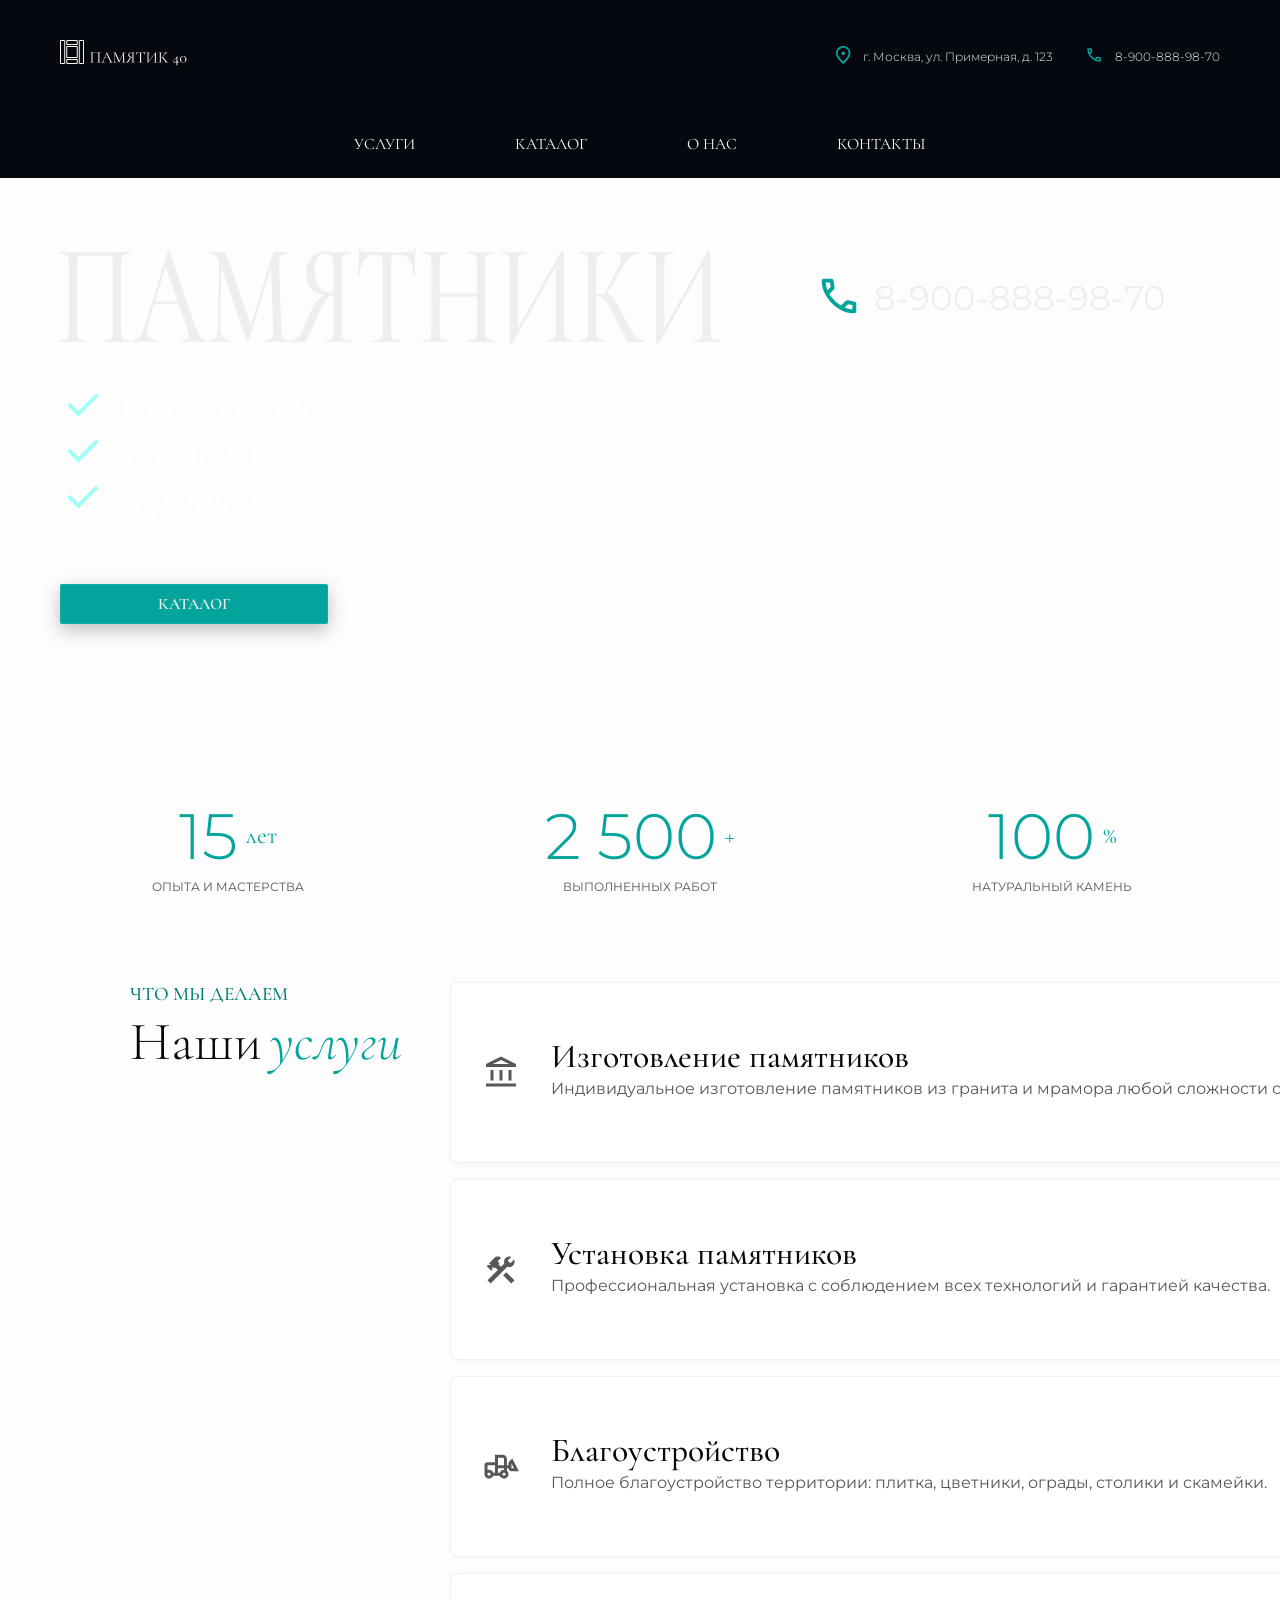
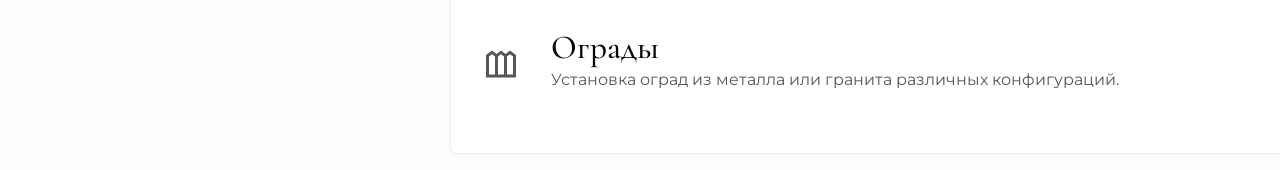
==== commit 4f23e205: "24.04" ====
--- a/index.html
+++ b/index.html
@@ -152,10 +152,10 @@
   </g>
 </svg>гарантия</h1>
 </div>
-   <div  class="wrap-btn">
+  
     <button class="btn primary">Каталог </button>
     
-   </div>
+  
 </div>
 
   </section>
@@ -191,7 +191,7 @@
 <div class="container-servis">
   <div class="block-left">
     <h2 class="h2">Что мы делаем</h2>
-     <div class="number-numer">
+     <div class="number">
       <span class="big-sevis">Наши</span>
       <span class="small-servis">услуги</span>
     </div>
@@ -199,42 +199,46 @@
   <div class="block-right">
     <ul>
       <li class="li-item"data-aos="fade-up">
-        <span class="li-numer">01</span>
+        <span class="li-numer"><svg class="icon-servis" xmlns="http://www.w3.org/2000/svg" viewBox="0 0 24 24" fill="none">
+  <path d="M5 17V10H7V17H5ZM11 17V10H13V17H11ZM2 21V19H22V21H2ZM17 17V10H19V17H17ZM2 8V6L12 1L22 6V8H2ZM6.45 6H17.55L12 3.25L6.45 6Z" fill="currentColor"/>
+</svg></span>
+<div class="container-el-servis">
         <span class="li-teitel">Изготовление памятников</span>
-        <span class="discription p1"
+        <span class="discription "
 >Индивидуальное изготовление памятников из гранита и мрамора любой сложности с гравировкой.</span>
+</div>
       </li>
+      <li class="li-item"data-aos="fade-up">
+        <span class="li-numer"><svg class="icon-servis" xmlns="http://www.w3.org/2000/svg"  viewBox="0 0 24 24" fill="none">
+  <path d="M18.9 21L13.425 15.525L15.525 13.425L21 18.9L18.9 21ZM5.1 21L3 18.9L9.9 12L8.2 10.3L7.5 11L6.225 9.72498V11.775L5.525 12.475L2.5 9.44998L3.2 8.74998H5.25L4 7.49998L7.55 3.94998C7.88333 3.61664 8.24167 3.37498 8.625 3.22498C9.00833 3.07498 9.4 2.99998 9.8 2.99998C10.2 2.99998 10.5917 3.07498 10.975 3.22498C11.3583 3.37498 11.7167 3.61664 12.05 3.94998L9.75 6.24998L11 7.49998L10.3 8.19998L12 9.89998L14.25 7.64998C14.1833 7.46664 14.1292 7.27498 14.0875 7.07498C14.0458 6.87498 14.025 6.67498 14.025 6.47498C14.025 5.49164 14.3625 4.66248 15.0375 3.98748C15.7125 3.31248 16.5417 2.97498 17.525 2.97498C17.775 2.97498 18.0125 2.99998 18.2375 3.04998C18.4625 3.09998 18.6917 3.17498 18.925 3.27498L16.45 5.74998L18.25 7.54998L20.725 5.07498C20.8417 5.30831 20.9208 5.53748 20.9625 5.76248C21.0042 5.98748 21.025 6.22498 21.025 6.47498C21.025 7.45831 20.6875 8.28748 20.0125 8.96248C19.3375 9.63748 18.5083 9.97498 17.525 9.97498C17.325 9.97498 17.125 9.95831 16.925 9.92498C16.725 9.89164 16.5333 9.83331 16.35 9.74998L5.1 21Z" fill="currentColor"/>
+</svg></span>
+<div class="container-el-servis">
+        <span class="li-teitel">Установка памятников</span>
+        <span class="discription "
+>Профессиональная установка с соблюдением всех технологий и гарантией качества.</span>
+</div>
+      </li>  
        <li class="li-item"data-aos="fade-up">
-        <span class="li-numer">02</span>
-        <span class="li-teitel">Установка памятников</span>
-        <span class="discription p1"
->Профессиональная установка с соблюдением всех технологий и гарантией качества.</span>
-      </li>
+        <span class="li-numer"><svg  class="icon-servis" xmlns="http://www.w3.org/2000/svg"  viewBox="0 0 24 24" fill="none">
+  <path d="M3.975 19.775C3.14167 19.775 2.4375 19.4834 1.8625 18.9C1.2875 18.3167 1 17.6084 1 16.775V10.775C1 10.225 1.19583 9.75419 1.5875 9.36252C1.97917 8.97086 2.45 8.77502 3 8.77502H8V3.77502H13C13.8333 3.77502 14.5417 4.06669 15.125 4.65002C15.7083 5.23336 16 5.94169 16 6.77502V10.775H16.975V9.60002C16.975 9.33336 17.0292 9.07502 17.1375 8.82502C17.2458 8.57502 17.3917 8.35836 17.575 8.17502L19.5 6.27502L23.975 14.775H18.975C18.425 14.775 17.9542 14.5792 17.5625 14.1875C17.1708 13.7959 16.975 13.325 16.975 12.775H15.975V14.525C16.3083 14.8084 16.5625 15.1459 16.7375 15.5375C16.9125 15.9292 17 16.3417 17 16.775C17 17.6084 16.7083 18.3167 16.125 18.9C15.5417 19.4834 14.8333 19.775 14 19.775C13.3667 19.775 12.7917 19.5917 12.275 19.225C11.7583 18.8584 11.3833 18.375 11.15 17.775H6.825C6.59167 18.375 6.21667 18.8584 5.7 19.225C5.18333 19.5917 4.60833 19.775 3.975 19.775ZM3.975 17.775C4.25833 17.775 4.5 17.6792 4.7 17.4875C4.9 17.2959 5 17.0584 5 16.775C5 16.4917 4.90417 16.2542 4.7125 16.0625C4.52083 15.8709 4.28333 15.775 4 15.775C3.71667 15.775 3.47917 15.8709 3.2875 16.0625C3.09583 16.2542 3 16.4917 3 16.775C3 17.0584 3.09167 17.2959 3.275 17.4875C3.45833 17.6792 3.69167 17.775 3.975 17.775ZM14.7125 17.4875C14.9042 17.2959 15 17.0584 15 16.775C15 16.4917 14.9042 16.2542 14.7125 16.0625C14.5208 15.8709 14.2833 15.775 14 15.775C13.7167 15.775 13.4792 15.8709 13.2875 16.0625C13.0958 16.2542 13 16.4917 13 16.775C13 17.0584 13.0958 17.2959 13.2875 17.4875C13.4792 17.6792 13.7167 17.775 14 17.775C14.2833 17.775 14.5208 17.6792 14.7125 17.4875ZM8 15.775V10.775H3V13.95C3.16667 13.8834 3.32917 13.8375 3.4875 13.8125C3.64583 13.7875 3.81667 13.775 4 13.775C4.63333 13.775 5.20833 13.9584 5.725 14.325C6.24167 14.6917 6.60833 15.175 6.825 15.775H8ZM10 15.775H11.15C11.3667 15.175 11.7375 14.6917 12.2625 14.325C12.7875 13.9584 13.3667 13.775 14 13.775V12.775H10V15.775ZM20.675 12.775L19 9.60002V12.775H20.675ZM10 10.775H14V6.77502C14 6.49169 13.9042 6.25419 13.7125 6.06252C13.5208 5.87086 13.2833 5.77502 13 5.77502H10V10.775ZM8 15.775V13.775V13.95V10.775V15.775Z" fill="currentColor"/>
+</svg></span>
+<div class="container-el-servis">
+        <span class="li-teitel">Благоустройство</span>
+        <span class="discription "
+>Полное благоустройство территории: плитка, цветники, ограды, столики и скамейки.</span>
+</div>
+      </li>  
+       </li>  
        <li class="li-item"data-aos="fade-up">
-        <span class="li-numer">03</span>
-        <span class="li-teitel">Благоустройство</span>
-        <span class="discription p1"
->Полное благоустройство территории: плитка, цветники, ограды, столики и скамейки.</span>
-      </li>
-       <li class="li-item"data-aos="fade-up">
-        <span class="li-numer">04</span>
-        <span class="li-teitel">Реставрация</span>
-        <span class="discription p1"
->Восстановление старых памятников, чистка, полировка, обновление надписей.</span>
-      </li>
-       <li class="li-item"data-aos="fade-up">
-        <span class="li-numer">05</span>
-        <span class="li-teitel">Цветники</span>
-        <span class="discription p1"
->Устройство цветников из гранитной крошки, мрамора или с живыми растениями.</span>
-      </li>
-       </li>
-       <li class="li-item"data-aos="fade-up">
-        <span class="li-numer">06</span>
+        <span class="li-numer"><svg  class="icon-servis"xmlns="http://www.w3.org/2000/svg"viewBox="0 0 24 24" fill="none">
+  <path d="M2 21V6L6 3L9 5.25L12 3L15 5.25L18 3L22 6V21H2ZM4 19H8V7L6 5.5L4 7V19ZM10 19H14V7L12 5.5L10 7V19ZM16 19H20V7L18 5.5L16 7V19Z" fill="currentColor"/>
+</svg></span>
+<div class="container-el-servis">
         <span class="li-teitel">Ограды</span>
-        <span class="discription p1"
+        <span class="discription "
 >Установка оград из металла или гранита различных конфигураций.</span>
-      </li>
+</div>
+      </li>  
     </ul>
   </div>
 </div>
--- a/css/variables.css
+++ b/css/variables.css
@@ -1,6 +1,7 @@
 :root{
     --assent: #017c75;
     --assent-light: #02A49B;
+    --assent-darck:#01625c;
 --bg-dark: #06080f;
 --text-light: #ebefee;
 --text-dark: #06080f;
@@ -8,6 +9,7 @@
 
 --white: #ffffff;
 --grey-600: #353736;
+--grey-300:  #555857;
 }
  :root{
 
--- a/css/style.css
+++ b/css/style.css
@@ -37,7 +37,7 @@
   bottom: -3px;
   width: 100%;
   height: 2px;
-  background: var(--assent);
+  background: var(--assent-light);
 
   transform: scaleX(0);
   transform-origin: left;
@@ -134,12 +134,12 @@
   top: 0;
   right: -100%;
   width: 100%;
-  width: 100%;
-  height: 100vh;
+ 
+  height: auto;
   background: var(--bg-dark);
   transition: right 0.3s ease;
   z-index: 1000;
-  padding: 5rem 2rem 2rem;
+  padding: 2rem 1.5rem;
    pointer-events: none;
 }
 
@@ -160,10 +160,7 @@
   right: 2rem;
 }
 
-/* активное состояние */
-.mobile-menu.active {
-  right: 0;
-}
+
 
 /* крестик */
 .burger-close {
@@ -184,7 +181,7 @@
   margin: 0 auto;
   flex-direction: column;
   align-items: center;
-  gap: 1rem;
+  gap: 3rem;
 }
 .section-hero {
   display: flex;
@@ -237,19 +234,11 @@
   flex-direction: column;
   justify-content: flex-start;
 }
-.wrap-btn {
-  display: flex;
-  margin-top: 3rem;
+
+.btn {
+  display: flex;
+    margin-top: 3rem;
   margin-bottom: 4rem;
-  gap: 1.25rem;
-  align-items: flex-start;
-
-  justify-content: flex-start;
-
-  align-self: stretch;
-}
-.btn {
-  display: flex;
   width: 16.75rem;
   height: 40px;
   padding: 0.5rem 1.125rem;
@@ -261,27 +250,32 @@
 .primary {
   background-color: var(--assent-light);
   color: var(--text-light);
+
   font-family: "Cormorant Garamond", serif;
   font-size: 1rem;
   font-weight: 600;
-
-  box-shadow: 0 0 8px rgba (178, 255, 247, 0.3);
   text-transform: uppercase;
-}
+
+  border-radius: 0.125rem;
+  border: 1px solid rgba(255, 255, 255, 0.08);
+
+ box-shadow:
+    0 6px 18px rgba(0, 0, 0, 0.25),
+    0 0 12px rgba(255, 255, 255, 0.06);
+
+  transition: box-shadow 0.3s ease, filter 0.3s ease;
+}
+
 .primary:hover {
-  background-color: var(--hover);
-  color: var(--text-dark);
-}
-.second {
-  background-color: var(--bg-dark);
-  color: var(--assent);
-  font-family: "Cormorant Garamond", serif;
-  font-size: 0.75rem;
-  font-weight: 600;
-  line-height: 0.8rem;
-  text-transform: uppercase;
-  border: 0.5px solid var(--assent-opacity-35);
-}
+  background-color: var(--white);
+  color: var(--assent-darck);
+   box-shadow:
+    0 10px 24px rgba(0, 0, 0, 0.35),
+    0 0 14px rgba(255, 255, 255, 0.08);
+
+  filter: brightness(1.05);
+}
+
 
 .section {
   display: flex;
@@ -314,7 +308,9 @@
 .number {
   display: flex;
   align-items: center;
-  justify-content: center;
+  justify-content:flex-start;
+  flex-direction: row;
+  gap: 0.5rem;
 }
 .big {
   font-family: "Montserrat", sans-serif;
@@ -336,52 +332,51 @@
   line-height: 1.875rem; /* 93.75% */
 }
 .text {
-  color: var(--text-dark);
+  color: var(--grey-300);
   font-family: Montserrat;
-  font-size: 1rem;
+  font-size: 0.75rem;
   font-style: normal;
   font-weight: 400;
   line-height: 1.875rem; /* 125% */
   text-align: left;
   width: 100%;
   text-align: center;
+   text-transform: uppercase;
 }
 .section-servis {
   display: flex;
-  background-image: url("../img/bg");
-  background-size: cover;
-  background-position: center;
-  height: 53rem;
+
   max-width: 1440px;
   width: 100%;
   margin: 0 auto;
+ 
 }
 
 .container-servis {
   display: flex;
   margin: 1rem 3.75rem;
-  gap: 1.25rem;
-  flex-wrap: wrap;
+  gap: 2rem;
   justify-content: center;
-  flex-direction: row;
-  align-content: flex-start;
-  width: 100%;
+  width: 100%;
+  min-width: 1440px;
 }
 .block-left {
   display: flex;
-  flex: 0 auto;
-  width: 100%;
+ flex-direction: column;
+  width: 100%;
+max-width:18rem;
+  gap: 1rem;
+}
+
+.block-right {
+  display: flex;
+  justify-content: center;
+}
+ul{
+  display: flex;
   flex-direction: column;
-  flex: 1;
   gap: 1rem;
-}
-
-.block-right {
-  display: flex;
-  flex: 0 auto;
-  flex-direction: column;
-  flex: 2;
-  justify-content: space-between;
+
 }
 .h2 {
   color: var(--assent);
@@ -402,7 +397,6 @@
 }
 .small-servis {
   color: var(--assent-light);
-
   font-family: "Cormorant Garamond", serif;
   font-size: 3.375rem;
   font-style: italic;
@@ -411,20 +405,26 @@
 }
 .li-item {
   display: flex;
-  padding: 1.5rem 0;
-  align-items: center;
-  gap: 1.25rem;
+ flex-direction: row;
+   background:var(--white);
+  align-items: center;
+  gap: 2rem;
   align-self: stretch;
-  border-bottom: 1px solid rgba(197, 165, 90, 0.35);
+   border: 1px solid rgba(0, 0, 0, 0.06);
+  box-shadow: 0 1px 4px rgba(0, 0, 0, 0.04);
+  transition: box-shadow 0.2s ease;
+  border-radius: 8px;
   justify-content: space-between;
+  width:100%;
+padding: 4rem 2rem;
 }
 .li-item:hover {
-  border-bottom: 1.5px solid var(--assent);
+   box-shadow: 0 4px 10px rgba(0, 0, 0, 0.06);
+  transform: translateY(-3px);
 }
 .li-numer {
   display: flex;
   flex: 1;
-  color: #f0e2c0;
   font-family: "Cormorant Garamond", serif;
   font-size: 3.375rem;
   font-style: normal;
@@ -432,34 +432,52 @@
   line-height: 2.5rem; /* 74.074% */
   max-width: 5.3rem;
   justify-content: flex-start;
-}
-.li-numer:hover {
-  font-size: 4rem;
-  color: var(--assent);
+   flex-shrink: 0;
+  align-items: center;
+  justify-content: center;
+}
+
+.container-el-servis{
+  display: flex;
+ flex-direction: column;
+ gap: 0.75rem;
+width: 100%;
 }
 .li-teitel {
   display: flex;
-  justify-content: flex-end;
-  color: var(--white, #fff);
+  justify-content:flex-start;
+  color: var(--text-dark);
   font-family: "Cormorant Garamond";
-  font-size: 1.5rem;
-  font-style: normal;
-  font-weight: 100;
+  font-size: 2.1rem;
+  font-style: normal;
+  font-weight: 500;
   line-height: 1.25rem; /* 66.667% */
-  max-width: 20rem;
+  width: 100%;
   flex: 1;
-}
-.li-teitel:hover {
-  color: var(--assent);
-  font-size: 1.65rem;
+    transition: color 0.3s ease;
+}
+.li-item:hover .li-teitel {
+  color:var( --assent-darck);
+    
 }
 .discription {
   display: flex;
   justify-content: flex-start;
-  max-width: 17.6875rem;
+ width: 100%;
+ color: var(--grey-300);
   flex: 1;
 }
-
+.icon-servis{
+  width: 36px;
+  height: 36px;
+    display: block;
+  color:var(--grey-300);
+   transition: color 0.25s ease, transform 0.25s ease;
+}
+.li-item:hover .icon-servis {
+  color:var(--assent-darck);
+  transform: scale(1.05);
+}
 /*----------------------------------------------------------------------------------------*/
 
 /* десктоп */
@@ -547,10 +565,16 @@
   .nav-mobile {
     display: flex;
     flex-direction: column;
-    gap: 1.25rem;
+   gap: 0rem;
     width: 100% !important;
-  }
-
+    margin-top: 2rem;
+  }
+ .nav-mobile .link {
+    font-size: 1rem; /* нормальный размер */
+    line-height: 1.4;
+    display: block; /* важно */
+    padding: 0.1rem 0;
+  }
   .burger-close {
     position: absolute;
     top: 1.25rem;
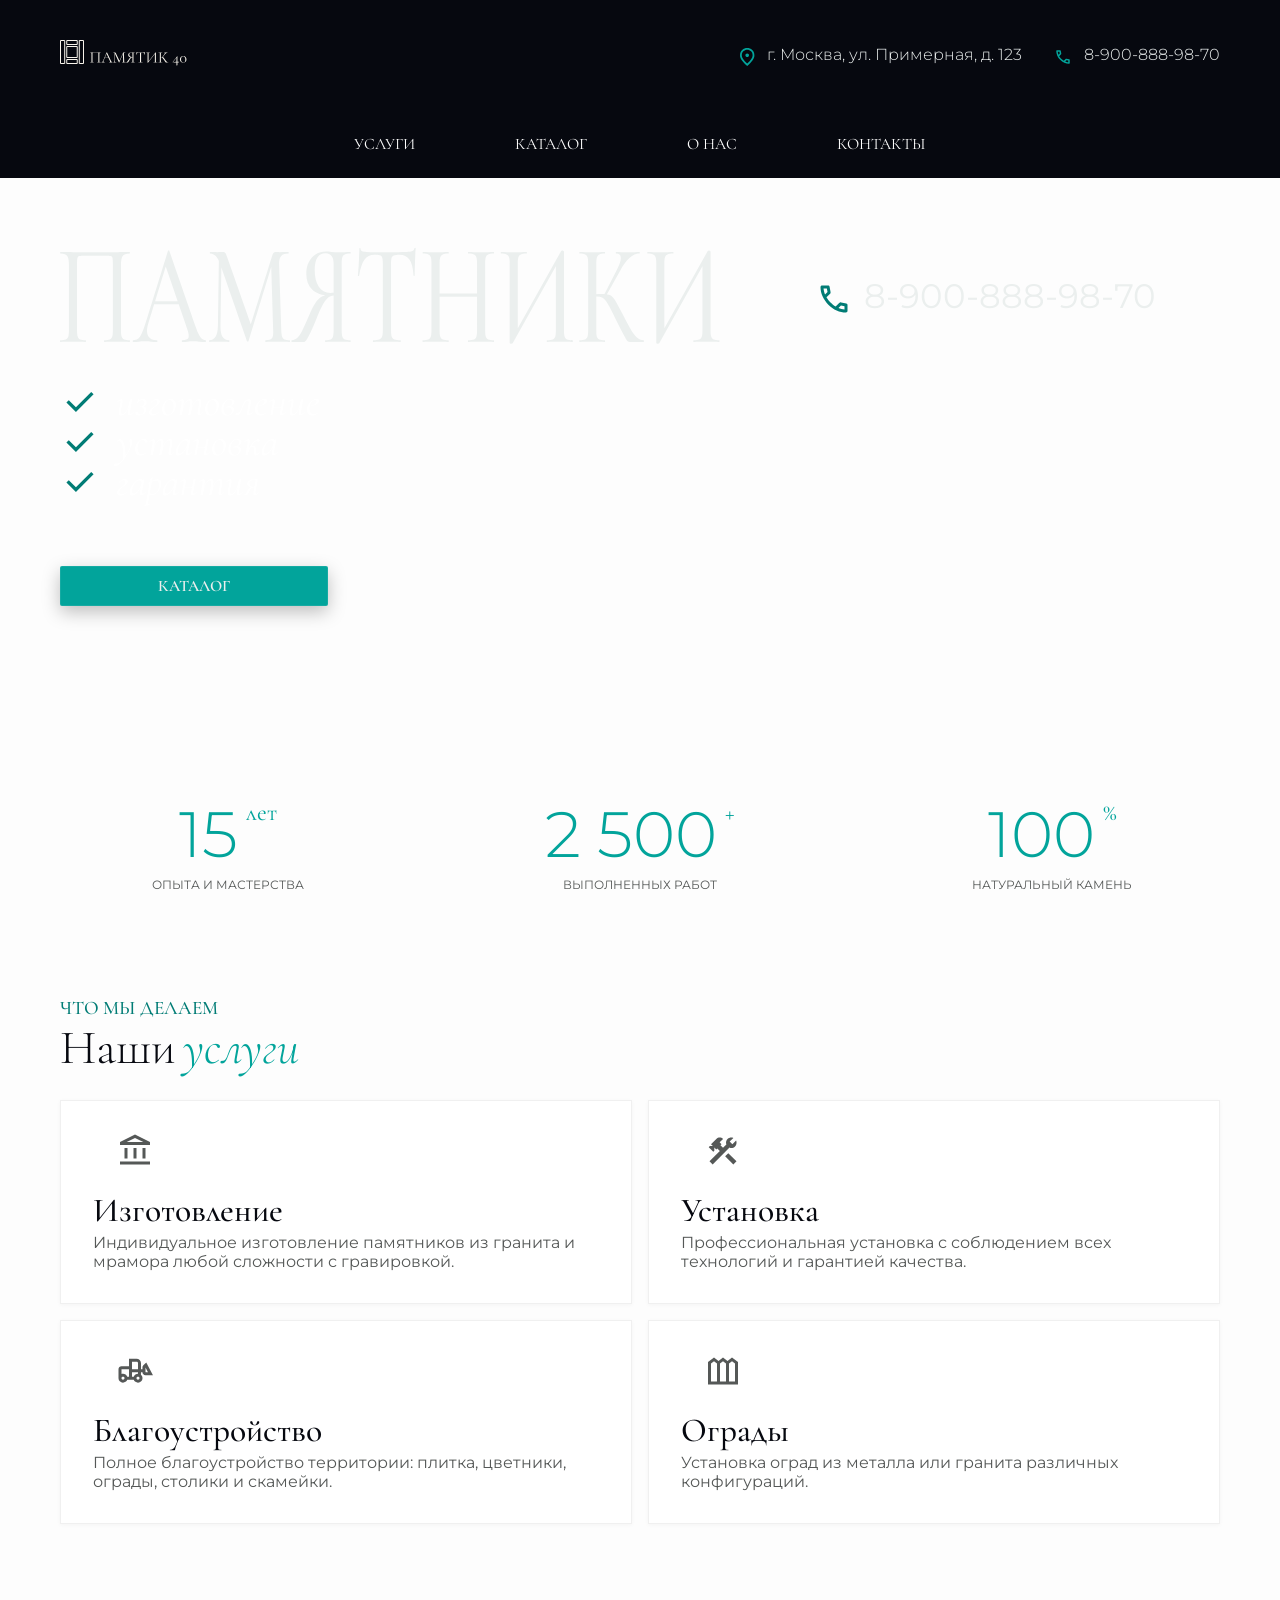
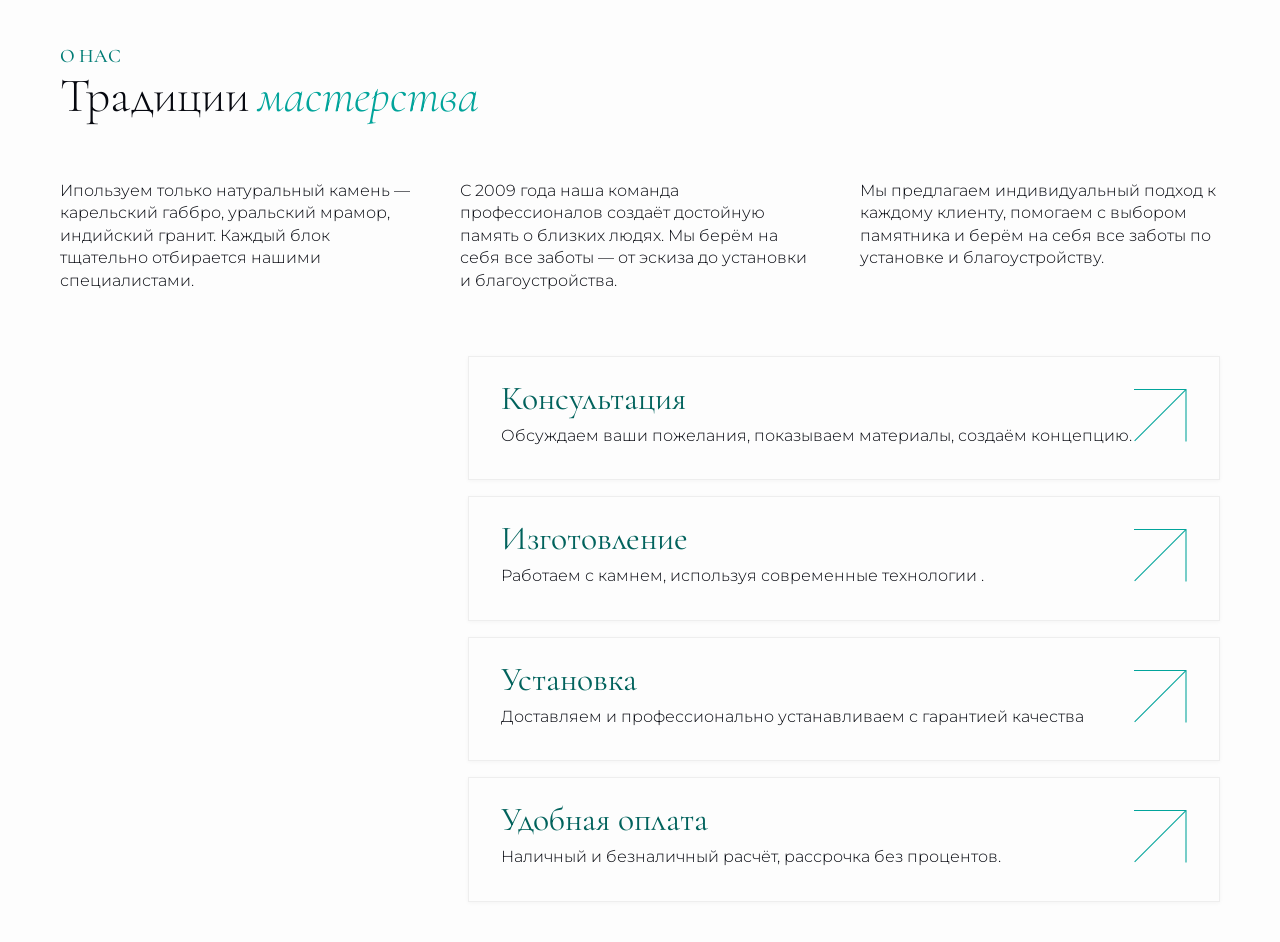
==== commit 66baf4b9: "27.04" ====
--- a/index.html
+++ b/index.html
@@ -119,36 +119,36 @@
   <path d="M90.9399 120.658C91.1184 120.658 91.2078 121.034 91.2078 121.786C91.2078 122.537 91.1184 122.913 90.9399 122.913C88.7077 122.913 86.2077 122.851 83.4397 122.725C80.6717 122.6 77.77 122.537 74.7341 122.537C71.4304 122.537 68.35 122.6 65.4928 122.725C62.6356 122.851 60.0462 122.913 57.7247 122.913C57.5462 122.913 57.4569 122.537 57.4569 121.786C57.4569 121.034 57.5462 120.658 57.7247 120.658C61.0284 120.658 63.4392 120.345 64.9571 119.718C66.5643 119.092 67.6357 117.839 68.1714 115.959C68.7072 114.08 68.975 111.323 68.975 107.69V21.9891C68.975 18.105 68.8411 15.3485 68.5732 13.7197C68.3054 12.0908 67.5018 11.1511 66.1625 10.9006C64.9125 10.5247 62.7696 10.3367 59.7337 10.3367H32.2776C28.9739 10.3367 26.6079 10.5247 25.1792 10.9006C23.8399 11.2764 22.9917 12.2788 22.6345 13.9076C22.3667 15.4111 22.2327 18.105 22.2327 21.9891V107.69C22.2327 111.323 22.5006 114.08 23.0363 115.959C23.572 117.839 24.6435 119.092 26.2507 119.718C27.8579 120.345 30.2687 120.658 33.483 120.658C33.7509 120.658 33.8848 121.034 33.8848 121.786C33.8848 122.537 33.7509 122.913 33.483 122.913C31.1616 122.913 28.5721 122.851 25.715 122.725C22.947 122.6 19.9113 122.537 16.6076 122.537C13.5717 122.537 10.6253 122.6 7.76806 122.725C5.00014 122.851 2.50007 122.913 0.267864 122.913C0.089288 122.913 0 122.537 0 121.786C0 121.034 0.089288 120.658 0.267864 120.658C3.48223 120.658 5.89301 120.345 7.50019 119.718C9.19667 119.092 10.3128 117.839 10.8485 115.959C11.3842 114.08 11.6521 111.323 11.6521 107.69V22.9288C11.6521 17.5411 10.9824 13.657 9.64311 11.2764C8.30379 8.89586 5.268 7.70557 0.535728 7.70557C0.267864 7.70557 0.133932 7.32969 0.133932 6.57793C0.133932 5.82617 0.267864 5.45028 0.535728 5.45028C2.05363 5.45028 5.08942 5.51294 9.64311 5.63823C14.2861 5.76353 19.7773 5.88881 26.1168 6.01411C32.5455 6.01411 39.2421 6.01411 46.2066 6.01411C51.7424 6.01411 57.0105 6.01411 62.0106 6.01411C67.1 5.88881 71.6983 5.82617 75.8056 5.82617C80.0021 5.70087 83.4397 5.63823 86.1183 5.63823C88.797 5.51294 90.4042 5.45028 90.9399 5.45028C91.1184 5.45028 91.2078 5.82617 91.2078 6.57793C91.2078 7.32969 91.1184 7.70557 90.9399 7.70557C86.1183 7.70557 82.9933 8.89586 81.5646 11.2764C80.2253 13.657 79.5557 17.5411 79.5557 22.9288V107.69C79.5557 111.323 79.8235 114.08 80.3593 115.959C80.9843 117.839 82.1004 119.092 83.7076 119.718C85.3148 120.345 87.7255 120.658 90.9399 120.658ZM120.558 73.8607L122.165 69.726H158.594L159.532 73.8607H120.558ZM189.801 120.658C190.247 120.658 190.47 121.034 190.47 121.786C190.47 122.537 190.247 122.913 189.801 122.913C187.212 122.913 184.533 122.788 181.765 122.537C179.086 122.287 176.452 122.161 173.863 122.161C171.006 122.161 168.505 122.287 166.363 122.537C164.309 122.788 161.987 122.913 159.398 122.913C159.04 122.913 158.862 122.537 158.862 121.786C158.862 121.034 159.04 120.658 159.398 120.658C163.774 120.658 166.452 119.718 167.434 117.839C168.416 115.834 167.926 111.95 165.961 106.187L137.165 22.177L141.451 13.1559L115.334 98.1051C113.013 105.748 112.879 111.449 114.933 115.208C116.986 118.841 120.826 120.658 126.451 120.658C126.897 120.658 127.12 121.034 127.12 121.786C127.12 122.537 126.897 122.913 126.451 122.913C123.772 122.913 121.317 122.788 119.085 122.537C116.852 122.287 114.04 122.161 110.647 122.161C107.343 122.161 104.664 122.287 102.611 122.537C100.646 122.788 98.2357 122.913 95.3785 122.913C95.0213 122.913 94.8428 122.537 94.8428 121.786C94.8428 121.034 95.0213 120.658 95.3785 120.658C97.7893 120.658 99.8875 120.032 101.673 118.779C103.459 117.4 105.156 114.957 106.763 111.449C108.459 107.941 110.29 102.929 112.254 96.4136L140.782 4.1347C140.871 3.75882 141.183 3.57088 141.719 3.57088C142.255 3.44558 142.567 3.63352 142.657 4.1347L174.8 97.1654C176.943 103.305 178.774 108.128 180.291 111.637C181.899 115.02 183.462 117.4 184.979 118.779C186.497 120.032 188.104 120.658 189.801 120.658ZM206.013 101.488L207.352 9.77292L210.701 10.1488L209.361 101.488C209.273 108.003 210.077 112.827 211.772 115.959C213.559 119.092 216.505 120.658 220.612 120.658C220.88 120.658 221.014 121.034 221.014 121.786C221.014 122.537 220.88 122.913 220.612 122.913C218.648 122.913 216.639 122.851 214.585 122.725C212.532 122.6 210.211 122.537 207.62 122.537C205.21 122.537 202.933 122.6 200.79 122.725C198.647 122.851 196.638 122.913 194.763 122.913C194.585 122.913 194.495 122.537 194.495 121.786C194.495 121.034 194.585 120.658 194.763 120.658C198.513 120.658 201.281 119.092 203.067 115.959C204.942 112.827 205.925 108.003 206.013 101.488ZM299.766 120.658C299.945 120.658 300.033 121.034 300.033 121.786C300.033 122.537 299.945 122.913 299.766 122.913C297.534 122.913 295.034 122.851 292.265 122.725C289.498 122.6 286.552 122.537 283.426 122.537C280.479 122.537 277.712 122.6 275.122 122.725C272.533 122.851 270.212 122.913 268.158 122.913C267.89 122.913 267.756 122.537 267.756 121.786C267.756 121.034 267.89 120.658 268.158 120.658C272.533 120.658 275.346 119.844 276.595 118.215C277.846 116.586 278.336 113.078 278.069 107.69L275.39 19.17L280.613 8.64528L245.925 121.598C245.837 122.099 245.479 122.349 244.853 122.349C244.318 122.349 243.961 122.099 243.782 121.598L208.826 21.0494C205.701 12.1535 201.326 7.70557 195.7 7.70557C195.522 7.70557 195.433 7.32969 195.433 6.57793C195.433 5.82617 195.522 5.45028 195.7 5.45028C197.308 5.45028 198.96 5.51294 200.656 5.63823C202.443 5.76353 203.96 5.82617 205.21 5.82617C206.906 5.82617 208.424 5.76353 209.763 5.63823C211.192 5.51294 212.264 5.45028 212.978 5.45028C214.229 5.45028 215.21 6.07677 215.924 7.32969C216.639 8.45734 217.711 11.0885 219.139 15.2232L249.541 101.864L244.586 113.892L276.863 10.1488C277.311 8.64528 277.846 7.51763 278.47 6.76587C279.186 5.88881 279.989 5.45028 280.881 5.45028C281.507 5.45028 282.266 5.51294 283.158 5.63823C284.141 5.76353 285.257 5.82617 286.506 5.82617C289.007 5.82617 291.106 5.76353 292.801 5.63823C294.498 5.51294 296.239 5.45028 298.025 5.45028C298.204 5.45028 298.292 5.82617 298.292 6.57793C298.292 7.32969 298.204 7.70557 298.025 7.70557C293.739 7.70557 290.614 8.70792 288.649 10.7126C286.686 12.592 285.748 16.1003 285.837 21.2373L288.649 107.69C288.829 111.323 289.185 114.08 289.721 115.959C290.256 117.839 291.284 119.092 292.801 119.718C294.32 120.345 296.641 120.658 299.766 120.658ZM378.893 120.658C379.071 120.658 379.161 121.034 379.161 121.786C379.161 122.537 379.071 122.913 378.893 122.913C376.66 122.913 374.115 122.851 371.259 122.725C368.49 122.6 365.499 122.537 362.285 122.537C359.16 122.537 356.214 122.6 353.446 122.725C350.767 122.851 348.312 122.913 346.079 122.913C345.901 122.913 345.811 122.537 345.811 121.786C345.811 121.034 345.901 120.658 346.079 120.658C349.294 120.658 351.66 120.345 353.178 119.718C354.695 119.092 355.678 117.839 356.124 115.959C356.66 114.08 356.928 111.323 356.928 107.69V61.0807L360.276 62.0204C357.865 62.0204 355.678 62.3337 353.713 62.9601C351.749 63.5866 349.829 64.9021 347.954 66.9069C346.169 68.7863 344.248 71.668 342.195 75.5522C340.142 79.4363 337.776 84.6987 335.097 91.3392C331.704 99.6086 328.98 105.936 326.927 110.321C324.874 114.706 323.267 117.776 322.105 119.53C321.034 121.284 320.141 122.287 319.427 122.537C318.801 122.788 318.088 122.913 317.284 122.913H302.284C302.016 122.913 301.882 122.537 301.882 121.786C301.882 121.034 302.016 120.658 302.284 120.658C305.408 120.533 308.087 119.28 310.319 116.899C312.64 114.393 314.917 110.697 317.15 105.811C319.471 100.924 322.195 94.8475 325.32 87.5804C328.088 80.8145 330.721 75.6148 333.222 71.9813C335.722 68.3478 338.401 65.7167 341.258 64.0878C344.115 62.4589 347.285 61.4566 350.767 61.0807L351.704 62.3963C341.704 62.271 334.115 59.6398 328.936 54.5028C323.847 49.3658 321.302 42.4746 321.302 33.8293C321.302 28.0658 322.418 23.0541 324.65 18.7941C326.883 14.4088 329.918 11.0258 333.758 8.64528C337.597 6.13941 341.972 4.88646 346.883 4.88646C348.758 4.88646 351.213 5.0744 354.249 5.45028C357.374 5.82617 360.052 6.01411 362.285 6.01411C365.499 6.01411 368.49 5.95147 371.259 5.82617C374.027 5.57558 376.572 5.45028 378.893 5.45028C379.071 5.45028 379.161 5.82617 379.161 6.57793C379.161 7.32969 379.071 7.70557 378.893 7.70557C375.589 7.70557 373.134 8.08145 371.526 8.83322C369.919 9.45968 368.848 10.7126 368.312 12.592C367.776 14.3461 367.508 17.04 367.508 20.6735V107.69C367.508 111.323 367.776 114.08 368.312 115.959C368.848 117.839 369.919 119.092 371.526 119.718C373.134 120.345 375.589 120.658 378.893 120.658ZM332.284 29.1308C332.284 37.9014 333.981 45.1058 337.374 50.744C340.856 56.2569 346.035 59.0134 352.91 59.0134C354.159 59.0134 355.499 58.9508 356.928 58.8254C358.445 58.5749 359.651 58.2616 360.544 57.8857L356.928 59.5772V21.0494C356.928 17.4158 356.392 14.5967 355.321 12.592C354.339 10.5873 353.088 9.2091 351.571 8.45734C350.053 7.70557 348.4 7.32969 346.615 7.32969C337.062 7.32969 332.284 14.5967 332.284 29.1308ZM410.171 9.2091C404.636 9.2091 400.304 11.4017 397.18 15.787C394.055 20.0471 391.733 26.9381 390.215 36.4605C390.126 36.711 389.814 36.8364 389.278 36.8364C388.832 36.8364 388.608 36.6484 388.608 36.2726C388.786 34.6437 388.966 32.3258 389.144 29.3188C389.412 26.3117 389.635 23.0541 389.814 19.5458C389.992 16.0376 390.126 12.6547 390.215 9.39704C390.393 6.13939 390.483 3.44558 390.483 1.31559C390.483 0.689122 390.751 0.375887 391.287 0.375887C391.823 0.375887 392.09 0.689122 392.09 1.31559C392.09 2.56853 392.536 3.50824 393.43 4.1347C394.323 4.63588 395.349 5.01176 396.51 5.26234C397.671 5.38764 398.653 5.45028 399.457 5.45028C407.135 5.82617 416.108 6.01411 426.377 6.01411C432.628 6.01411 437.627 5.95147 441.377 5.82617C445.128 5.57558 448.744 5.45028 452.226 5.45028C455.262 5.45028 457.583 5.1997 459.19 4.69852C460.887 4.07206 461.959 2.75647 462.405 0.751765C462.494 0.250589 462.762 0 463.208 0C463.744 0 464.012 0.250589 464.012 0.751765C463.834 2.63117 463.654 5.26234 463.476 8.64528C463.386 12.0282 463.253 15.5364 463.074 19.17C462.985 22.8034 462.896 26.1863 462.807 29.3188C462.717 32.4512 462.673 34.769 462.673 36.2726C462.673 36.6484 462.405 36.8364 461.869 36.8364C461.423 36.8364 461.199 36.6484 461.199 36.2726C460.574 26.4996 458.789 19.5458 455.842 15.4111C452.896 11.2764 448.52 9.2091 442.717 9.2091C439.592 9.2091 437.225 9.52234 435.618 10.1488C434.101 10.65 433.074 11.715 432.538 13.3438C432.092 14.9726 431.868 17.5411 431.868 21.0494V107.69C431.868 111.323 432.136 114.08 432.672 115.959C433.297 117.839 434.457 119.092 436.154 119.718C437.939 120.345 440.664 120.658 444.324 120.658C444.502 120.658 444.592 121.034 444.592 121.786C444.592 122.537 444.502 122.913 444.324 122.913C441.913 122.913 439.19 122.851 436.154 122.725C433.208 122.6 429.949 122.537 426.377 122.537C422.984 122.537 419.77 122.6 416.734 122.725C413.787 122.851 411.065 122.913 408.564 122.913C408.296 122.913 408.162 122.537 408.162 121.786C408.162 121.034 408.296 120.658 408.564 120.658C412.046 120.658 414.681 120.345 416.466 119.718C418.341 119.092 419.591 117.839 420.216 115.959C420.842 114.08 421.154 111.323 421.154 107.69V20.6735C421.154 17.2905 420.886 14.7847 420.35 13.1559C419.814 11.4017 418.743 10.3367 417.136 9.96086C415.528 9.45968 413.207 9.2091 410.171 9.2091ZM544.066 21.0494C544.066 17.4158 543.798 14.6594 543.262 12.78C542.816 10.9006 541.745 9.58498 540.048 8.83322C538.441 8.08145 535.94 7.70557 532.548 7.70557C532.28 7.70557 532.146 7.32969 532.146 6.57793C532.146 5.82617 532.28 5.45028 532.548 5.45028C534.691 5.45028 537.146 5.57558 539.914 5.82617C542.771 5.95147 545.941 6.01411 549.423 6.01411C552.459 6.01411 555.406 5.95147 558.263 5.82617C561.209 5.57558 563.754 5.45028 565.897 5.45028C566.165 5.45028 566.299 5.82617 566.299 6.57793C566.299 7.32969 566.165 7.70557 565.897 7.70557C562.772 7.70557 560.361 8.08145 558.664 8.83322C557.057 9.45968 555.986 10.7126 555.45 12.592C554.914 14.3461 554.646 17.04 554.646 20.6735V107.69C554.646 111.323 554.914 114.08 555.45 115.959C555.986 117.839 557.057 119.092 558.664 119.718C560.361 120.345 562.772 120.658 565.897 120.658C566.165 120.658 566.299 121.034 566.299 121.786C566.299 122.537 566.165 122.913 565.897 122.913C563.754 122.913 561.209 122.851 558.263 122.725C555.406 122.6 552.459 122.537 549.423 122.537C545.941 122.537 542.771 122.6 539.914 122.725C537.146 122.851 534.691 122.913 532.548 122.913C532.28 122.913 532.146 122.537 532.146 121.786C532.146 121.034 532.28 120.658 532.548 120.658C535.94 120.658 538.441 120.345 540.048 119.718C541.745 119.092 542.816 117.839 543.262 115.959C543.798 114.08 544.066 111.323 544.066 107.69V21.0494ZM489.555 63.8998V59.5772H548.753V63.8998H489.555ZM484.6 107.69V20.6735C484.6 17.04 484.332 14.3461 483.796 12.592C483.261 10.7126 482.189 9.45968 480.582 8.83322C478.975 8.08145 476.608 7.70557 473.484 7.70557C473.216 7.70557 473.082 7.32969 473.082 6.57793C473.082 5.82617 473.216 5.45028 473.484 5.45028C475.716 5.45028 478.215 5.57558 480.984 5.82617C483.752 5.95147 486.653 6.01411 489.689 6.01411C493.261 6.01411 496.43 5.95147 499.199 5.82617C502.055 5.57558 504.6 5.45028 506.833 5.45028C507.011 5.45028 507.101 5.82617 507.101 6.57793C507.101 7.32969 507.011 7.70557 506.833 7.70557C503.529 7.70557 501.029 8.08145 499.332 8.83322C497.725 9.58498 496.61 10.9006 495.984 12.78C495.448 14.6594 495.181 17.4158 495.181 21.0494V107.69C495.181 111.323 495.448 114.08 495.984 115.959C496.52 117.839 497.636 119.092 499.332 119.718C501.029 120.345 503.529 120.658 506.833 120.658C507.011 120.658 507.101 121.034 507.101 121.786C507.101 122.537 507.011 122.913 506.833 122.913C504.512 122.913 501.967 122.851 499.199 122.725C496.43 122.6 493.261 122.537 489.689 122.537C486.653 122.537 483.707 122.6 480.85 122.725C477.993 122.851 475.448 122.913 473.216 122.913C473.038 122.913 472.948 122.537 472.948 121.786C472.948 121.034 473.038 120.658 473.216 120.658C476.43 120.658 478.841 120.345 480.448 119.718C482.145 119.092 483.261 117.839 483.796 115.959C484.332 114.08 484.6 111.323 484.6 107.69ZM594.122 110.697L653.587 4.51058C653.855 4.0094 654.435 3.75882 655.329 3.75882C655.775 3.75882 656.222 3.88412 656.668 4.1347C657.204 4.38528 657.471 4.69852 657.471 5.0744V107.69C657.471 111.323 657.739 114.08 658.275 115.959C658.811 117.839 659.882 119.092 661.489 119.718C663.186 120.345 665.597 120.658 668.722 120.658C668.99 120.658 669.124 121.034 669.124 121.786C669.124 122.537 668.99 122.913 668.722 122.913C666.579 122.913 664.034 122.851 661.088 122.725C658.231 122.6 655.284 122.537 652.248 122.537C648.676 122.537 645.507 122.6 642.739 122.725C639.971 122.851 637.516 122.913 635.373 122.913C635.105 122.913 634.971 122.537 634.971 121.786C634.971 121.034 635.105 120.658 635.373 120.658C638.765 120.658 641.266 120.345 642.873 119.718C644.48 119.092 645.551 117.839 646.087 115.959C646.623 114.08 646.891 111.323 646.891 107.69V18.6061H649.971L590.505 124.793C590.237 125.169 589.658 125.356 588.764 125.356C588.229 125.356 587.737 125.231 587.291 124.981C586.845 124.855 586.621 124.542 586.621 124.041V20.6735C586.621 17.04 586.354 14.3461 585.818 12.592C585.282 10.7126 584.166 9.45968 582.469 8.83322C580.862 8.08145 578.452 7.70557 575.237 7.70557C575.059 7.70557 574.969 7.32969 574.969 6.57793C574.969 5.82617 575.059 5.45028 575.237 5.45028C577.47 5.45028 580.015 5.57558 582.871 5.82617C585.818 5.95147 588.809 6.01411 591.845 6.01411C595.417 6.01411 598.586 5.95147 601.354 5.82617C604.122 5.57558 606.577 5.45028 608.72 5.45028C608.988 5.45028 609.122 5.82617 609.122 6.57793C609.122 7.32969 608.988 7.70557 608.72 7.70557C605.416 7.70557 602.917 8.08145 601.22 8.83322C599.613 9.45968 598.541 10.7126 598.006 12.592C597.47 14.3461 597.202 17.04 597.202 20.6735V110.697H594.122ZM743.4 122.913C742.596 122.913 741.837 122.725 741.123 122.349C740.409 121.974 739.471 120.846 738.31 118.966C737.149 117.087 735.453 114.017 733.221 109.757C730.988 105.372 727.908 99.2327 723.98 91.3392C721.211 85.701 718.89 81.065 717.015 77.4316C715.14 73.7981 713.443 71.0416 711.926 69.1622C710.408 67.1574 708.801 65.7793 707.104 65.0275C705.407 64.1504 703.31 63.7119 700.809 63.7119C699.916 63.7119 698.978 63.7745 697.997 63.8998C697.103 64.0252 696.122 64.1504 695.05 64.2757L694.916 60.8928C700.809 60.5169 705.363 60.329 708.577 60.329C711.614 60.329 714.158 60.7049 716.211 61.4566C718.265 62.083 720.095 63.3986 721.703 65.4034C723.4 67.2828 725.185 70.0393 727.06 73.6728C729.025 77.1811 731.48 81.8168 734.426 87.5804C737.998 94.5968 741.167 100.548 743.935 105.435C746.704 110.321 749.471 114.08 752.239 116.711C755.007 119.217 758.088 120.533 761.48 120.658C761.659 120.658 761.748 121.034 761.748 121.786C761.748 122.537 761.659 122.913 761.48 122.913H743.4ZM677.639 122.913C677.461 122.913 677.371 122.537 677.371 121.786C677.371 121.034 677.461 120.658 677.639 120.658C680.853 120.658 683.264 120.345 684.871 119.718C686.568 119.092 687.684 117.839 688.22 115.959C688.755 114.08 689.023 111.323 689.023 107.69V20.6735C689.023 17.04 688.755 14.3461 688.22 12.592C687.684 10.7126 686.612 9.45968 685.005 8.83322C683.398 8.08145 680.987 7.70557 677.773 7.70557C677.595 7.70557 677.505 7.32969 677.505 6.57793C677.505 5.82617 677.595 5.45028 677.773 5.45028C680.006 5.45028 682.461 5.57558 685.139 5.82617C687.908 5.95147 690.809 6.01411 693.845 6.01411C697.237 6.01411 700.363 5.95147 703.22 5.82617C706.077 5.57558 708.577 5.45028 710.72 5.45028C710.988 5.45028 711.122 5.82617 711.122 6.57793C711.122 7.32969 710.988 7.70557 710.72 7.70557C707.596 7.70557 705.229 8.08145 703.622 8.83322C702.015 9.58498 700.943 10.9006 700.407 12.78C699.872 14.6594 699.604 17.4158 699.604 21.0494V107.69C699.604 111.323 699.828 114.08 700.274 115.959C700.809 117.839 701.881 119.092 703.488 119.718C705.185 120.345 707.596 120.658 710.72 120.658C710.988 120.658 711.122 121.034 711.122 121.786C711.122 122.537 710.988 122.913 710.72 122.913C708.488 122.913 705.943 122.851 703.086 122.725C700.318 122.6 697.237 122.537 693.845 122.537C690.809 122.537 687.908 122.6 685.139 122.725C682.371 122.851 679.872 122.913 677.639 122.913ZM712.06 63.336L709.649 61.6446L725.855 30.0705C729.962 22.0517 731.882 16.3508 731.614 12.9679C731.436 9.45968 729.337 7.70557 725.319 7.70557C725.141 7.70557 725.051 7.32969 725.051 6.57793C725.051 5.82617 725.141 5.45028 725.319 5.45028C727.462 5.45028 729.694 5.57558 732.015 5.82617C734.426 5.95147 737.417 6.01411 740.989 6.01411C744.739 6.01411 747.686 5.95147 749.828 5.82617C751.971 5.57558 754.024 5.45028 755.989 5.45028C756.257 5.45028 756.391 5.82617 756.391 6.57793C756.391 7.32969 756.257 7.70557 755.989 7.70557C752.953 7.70557 750.052 8.51998 747.284 10.1488C744.605 11.6523 741.926 13.9703 739.248 17.1026C736.659 20.235 734.069 24.119 731.48 28.7549L712.06 63.336ZM785.342 110.697L844.808 4.51058C845.076 4.0094 845.655 3.75882 846.549 3.75882C846.995 3.75882 847.441 3.88412 847.888 4.1347C848.424 4.38528 848.692 4.69852 848.692 5.0744V107.69C848.692 111.323 848.96 114.08 849.495 115.959C850.031 117.839 851.102 119.092 852.71 119.718C854.405 120.345 856.816 120.658 859.942 120.658C860.21 120.658 860.344 121.034 860.344 121.786C860.344 122.537 860.21 122.913 859.942 122.913C857.799 122.913 855.254 122.851 852.308 122.725C849.45 122.6 846.503 122.537 843.468 122.537C839.896 122.537 836.726 122.6 833.959 122.725C831.191 122.851 828.736 122.913 826.593 122.913C826.325 122.913 826.191 122.537 826.191 121.786C826.191 121.034 826.325 120.658 826.593 120.658C829.985 120.658 832.486 120.345 834.093 119.718C835.7 119.092 836.772 117.839 837.307 115.959C837.843 114.08 838.111 111.323 838.111 107.69V18.6061H841.192L781.726 124.793C781.458 125.169 780.877 125.356 779.985 125.356C779.449 125.356 778.957 125.231 778.511 124.981C778.064 124.855 777.842 124.542 777.842 124.041V20.6735C777.842 17.04 777.574 14.3461 777.038 12.592C776.502 10.7126 775.385 9.45968 773.69 8.83322C772.082 8.08145 769.672 7.70557 766.457 7.70557C766.278 7.70557 766.19 7.32969 766.19 6.57793C766.19 5.82617 766.278 5.45028 766.457 5.45028C768.689 5.45028 771.233 5.57558 774.092 5.82617C777.038 5.95147 780.029 6.01411 783.065 6.01411C786.636 6.01411 789.806 5.95147 792.574 5.82617C795.341 5.57558 797.798 5.45028 799.94 5.45028C800.208 5.45028 800.342 5.82617 800.342 6.57793C800.342 7.32969 800.208 7.70557 799.94 7.70557C796.636 7.70557 794.136 8.08145 792.44 8.83322C790.833 9.45968 789.762 10.7126 789.226 12.592C788.69 14.3461 788.422 17.04 788.422 20.6735V110.697H785.342Z" fill="#EBEFEE"/>
 </svg> 
          <div class="phone-icon ">
-              <svg  xmlns="http://www.w3.org/2000/svg" width="46" height="46" viewBox="0 0 18 18" fill="none">
-  <path d="M14.9625 15.75C13.4 15.75 11.8563 15.4094 10.3313 14.7281C8.80625 14.0469 7.41875 13.0813 6.16875 11.8313C4.91875 10.5813 3.95313 9.19375 3.27188 7.66875C2.59063 6.14375 2.25 4.6 2.25 3.0375C2.25 2.8125 2.325 2.625 2.475 2.475C2.625 2.325 2.8125 2.25 3.0375 2.25H6.075C6.25 2.25 6.40625 2.30937 6.54375 2.42812C6.68125 2.54688 6.7625 2.6875 6.7875 2.85L7.275 5.475C7.3 5.675 7.29375 5.84375 7.25625 5.98125C7.21875 6.11875 7.15 6.2375 7.05 6.3375L5.23125 8.175C5.48125 8.6375 5.77812 9.08438 6.12187 9.51562C6.46562 9.94687 6.84375 10.3625 7.25625 10.7625C7.64375 11.15 8.05 11.5094 8.475 11.8406C8.9 12.1719 9.35 12.475 9.825 12.75L11.5875 10.9875C11.7 10.875 11.8469 10.7906 12.0281 10.7344C12.2094 10.6781 12.3875 10.6625 12.5625 10.6875L15.15 11.2125C15.325 11.2625 15.4687 11.3531 15.5812 11.4844C15.6937 11.6156 15.75 11.7625 15.75 11.925V14.9625C15.75 15.1875 15.675 15.375 15.525 15.525C15.375 15.675 15.1875 15.75 14.9625 15.75ZM4.51875 6.75L5.75625 5.5125L5.4375 3.75H3.76875C3.83125 4.2625 3.91875 4.76875 4.03125 5.26875C4.14375 5.76875 4.30625 6.2625 4.51875 6.75ZM11.2313 13.4625C11.7188 13.675 12.2156 13.8437 12.7219 13.9688C13.2281 14.0938 13.7375 14.175 14.25 14.2125V12.5625L12.4875 12.2063L11.2313 13.4625Z" fill="#02A49B"/>
+              <svg  xmlns="http://www.w3.org/2000/svg" width="36" height="36" viewBox="0 0 18 18" fill="none">
+  <path d="M14.9625 15.75C13.4 15.75 11.8563 15.4094 10.3313 14.7281C8.80625 14.0469 7.41875 13.0813 6.16875 11.8313C4.91875 10.5813 3.95313 9.19375 3.27188 7.66875C2.59063 6.14375 2.25 4.6 2.25 3.0375C2.25 2.8125 2.325 2.625 2.475 2.475C2.625 2.325 2.8125 2.25 3.0375 2.25H6.075C6.25 2.25 6.40625 2.30937 6.54375 2.42812C6.68125 2.54688 6.7625 2.6875 6.7875 2.85L7.275 5.475C7.3 5.675 7.29375 5.84375 7.25625 5.98125C7.21875 6.11875 7.15 6.2375 7.05 6.3375L5.23125 8.175C5.48125 8.6375 5.77812 9.08438 6.12187 9.51562C6.46562 9.94687 6.84375 10.3625 7.25625 10.7625C7.64375 11.15 8.05 11.5094 8.475 11.8406C8.9 12.1719 9.35 12.475 9.825 12.75L11.5875 10.9875C11.7 10.875 11.8469 10.7906 12.0281 10.7344C12.2094 10.6781 12.3875 10.6625 12.5625 10.6875L15.15 11.2125C15.325 11.2625 15.4687 11.3531 15.5812 11.4844C15.6937 11.6156 15.75 11.7625 15.75 11.925V14.9625C15.75 15.1875 15.675 15.375 15.525 15.525C15.375 15.675 15.1875 15.75 14.9625 15.75ZM4.51875 6.75L5.75625 5.5125L5.4375 3.75H3.76875C3.83125 4.2625 3.91875 4.76875 4.03125 5.26875C4.14375 5.76875 4.30625 6.2625 4.51875 6.75ZM11.2313 13.4625C11.7188 13.675 12.2156 13.8437 12.7219 13.9688C13.2281 14.0938 13.7375 14.175 14.25 14.2125V12.5625L12.4875 12.2063L11.2313 13.4625Z" fill="currentColor"/>
 </svg>
              
               <span class= "adress-text phone-hero">8-900-888-98-70</span>
             </div>
       </div>       
    <div class="grup">
-    <h1 class="h1"data-aos="fade-up"> <svg  xmlns="http://www.w3.org/2000/svg" width="46" height="46" viewBox="0 0 46 46" fill="none"style="margin-right:1rem;">
+    <h1 class="h1"data-aos="fade-up"> <svg class="icon-check" xmlns="http://www.w3.org/2000/svg" viewBox="0 0 46 46" fill="none"style="margin-right:1rem;">
   <mask id="mask0_202_1606" style="mask-type:alpha" maskUnits="userSpaceOnUse" x="0" y="0" width="46" height="46">
     <rect width="46" height="46" fill="#D9D9D9"/>
   </mask>
   <g mask="url(#mask0_202_1606)">
-    <path d="M18.3044 34.5001L7.37939 23.5751L10.1106 20.8438L18.3044 29.0376L35.8898 11.4521L38.6211 14.1834L18.3044 34.5001Z" fill="#9FFFF6"/>
+    <path d="M18.3044 34.5001L7.37939 23.5751L10.1106 20.8438L18.3044 29.0376L35.8898 11.4521L38.6211 14.1834L18.3044 34.5001Z" fill="currentColor"/>
   </g>
 </svg>изготовление</h1>
-   <h1 class="h1"data-aos="fade-up"> <svg  xmlns="http://www.w3.org/2000/svg" width="46" height="46" viewBox="0 0 46 46" fill="none" style="margin-right:1rem;">
+   <h1 class="h1"data-aos="fade-up"> <svg class="icon-check" xmlns="http://www.w3.org/2000/svg"  viewBox="0 0 46 46" fill="none" style="margin-right:1rem;">
   <mask id="mask0_202_1606" style="mask-type:alpha" maskUnits="userSpaceOnUse" x="0" y="0" width="46" height="46">
     <rect width="46" height="46"   fill="#D9D9D9"/>
   </mask>
   <g mask="url(#mask0_202_1606)">
-    <path d="M18.3044 34.5001L7.37939 23.5751L10.1106 20.8438L18.3044 29.0376L35.8898 11.4521L38.6211 14.1834L18.3044 34.5001Z" fill="#9FFFF6"/>
+    <path d="M18.3044 34.5001L7.37939 23.5751L10.1106 20.8438L18.3044 29.0376L35.8898 11.4521L38.6211 14.1834L18.3044 34.5001Z" fill="currentColor"/>
   </g>
 </svg>установка</h1>
-     <h1 class="h1"data-aos="fade-up"> <svg  xmlns="http://www.w3.org/2000/svg" width="46" height="46" viewBox="0 0 46 46" fill="none"style="margin-right:1rem;">
+     <h1 class="h1"data-aos="fade-up"> <svg class="icon-check" xmlns="http://www.w3.org/2000/svg"  viewBox="0 0 46 46" fill="none"style="margin-right:1rem;">
   <mask id="mask0_202_1606" style="mask-type:alpha" maskUnits="userSpaceOnUse" x="0" y="0" width="46" height="46">
     <rect width="46" height="46" fill="#D9D9D9"/>
   </mask>
   <g mask="url(#mask0_202_1606)">
-    <path d="M18.3044 34.5001L7.37939 23.5751L10.1106 20.8438L18.3044 29.0376L35.8898 11.4521L38.6211 14.1834L18.3044 34.5001Z" fill="#9FFFF6"/>
+    <path d="M18.3044 34.5001L7.37939 23.5751L10.1106 20.8438L18.3044 29.0376L35.8898 11.4521L38.6211 14.1834L18.3044 34.5001Z" fill="currentColor"/>
   </g>
 </svg>гарантия</h1>
 </div>
@@ -164,21 +164,21 @@
 
     <div class="flex-container">
    <div class=" element-wrap  "data-aos="fade-up">
-    <div class="number">
+    <div class="number plus">
       <span class="big">15</span>
       <span class="small">лет</span>
     </div>
     <div class="text">опыта и мастерства</div>
    </div>
    <div class=" element-wrap "data-aos="fade-up">
-    <div class="number ">
+    <div class="number plus">
       <span class="big">2 500</span>
       <span class="small">+</span>
     </div>
     <div class="text">выполненных работ</div>
    </div>
       <div class=" element-wrap" data-aos="fade-up">
-    <div class="number">
+    <div class="number plus">
       <span class="big">100</span>
       <span class="small">%</span>
     </div>
@@ -193,9 +193,9 @@
     <h2 class="h2">Что мы делаем</h2>
      <div class="number">
       <span class="big-sevis">Наши</span>
-      <span class="small-servis">услуги</span>
-    </div>
+      <span class="small-servis">услуги</span>   
   </div>
+      </div>
   <div class="block-right">
     <ul>
       <li class="li-item"data-aos="fade-up">
@@ -203,7 +203,7 @@
   <path d="M5 17V10H7V17H5ZM11 17V10H13V17H11ZM2 21V19H22V21H2ZM17 17V10H19V17H17ZM2 8V6L12 1L22 6V8H2ZM6.45 6H17.55L12 3.25L6.45 6Z" fill="currentColor"/>
 </svg></span>
 <div class="container-el-servis">
-        <span class="li-teitel">Изготовление памятников</span>
+        <span class="li-teitel">Изготовление </span>
         <span class="discription "
 >Индивидуальное изготовление памятников из гранита и мрамора любой сложности с гравировкой.</span>
 </div>
@@ -213,7 +213,7 @@
   <path d="M18.9 21L13.425 15.525L15.525 13.425L21 18.9L18.9 21ZM5.1 21L3 18.9L9.9 12L8.2 10.3L7.5 11L6.225 9.72498V11.775L5.525 12.475L2.5 9.44998L3.2 8.74998H5.25L4 7.49998L7.55 3.94998C7.88333 3.61664 8.24167 3.37498 8.625 3.22498C9.00833 3.07498 9.4 2.99998 9.8 2.99998C10.2 2.99998 10.5917 3.07498 10.975 3.22498C11.3583 3.37498 11.7167 3.61664 12.05 3.94998L9.75 6.24998L11 7.49998L10.3 8.19998L12 9.89998L14.25 7.64998C14.1833 7.46664 14.1292 7.27498 14.0875 7.07498C14.0458 6.87498 14.025 6.67498 14.025 6.47498C14.025 5.49164 14.3625 4.66248 15.0375 3.98748C15.7125 3.31248 16.5417 2.97498 17.525 2.97498C17.775 2.97498 18.0125 2.99998 18.2375 3.04998C18.4625 3.09998 18.6917 3.17498 18.925 3.27498L16.45 5.74998L18.25 7.54998L20.725 5.07498C20.8417 5.30831 20.9208 5.53748 20.9625 5.76248C21.0042 5.98748 21.025 6.22498 21.025 6.47498C21.025 7.45831 20.6875 8.28748 20.0125 8.96248C19.3375 9.63748 18.5083 9.97498 17.525 9.97498C17.325 9.97498 17.125 9.95831 16.925 9.92498C16.725 9.89164 16.5333 9.83331 16.35 9.74998L5.1 21Z" fill="currentColor"/>
 </svg></span>
 <div class="container-el-servis">
-        <span class="li-teitel">Установка памятников</span>
+        <span class="li-teitel">Установка </span>
         <span class="discription "
 >Профессиональная установка с соблюдением всех технологий и гарантией качества.</span>
 </div>
@@ -243,6 +243,79 @@
   </div>
 </div>
   </section>
+
+  <section class="section-about">
+    <div class=" container-about">
+      <div class="block-left">
+           <h2 class="h2">О нас</h2>
+           <div class="number about-columm">
+           <span class="big-sevis">Традиции</span>
+           <span class="small-servis">мастерства</span>
+     </div>
+      </div>
+    <div class="block-middle">
+      
+       <p class=" text-block p1">Ипользуем только натуральный камень — карельский габбро, уральский мрамор, индийский гранит. Каждый блок тщательно отбирается нашими специалистами.</p>
+       <p class=" text-block p1">С 2009 года наша команда профессионалов создаёт достойную память о близких людях. Мы берём на себя все заботы — от эскиза до установки и благоустройства.</p>
+       <p class="text-block p1">Мы предлагаем индивидуальный подход к каждому клиенту, помогаем с выбором памятника и берём на себя все заботы по установке и благоустройству.</p>
+     </div>
+ 
+   <div class="block-end">
+
+    <div class="about-img"></div>
+    <div class="about-context">
+      <div class="about-item">
+                 <div class="item-about-t">
+                  <h3 class="h3">Консультация</h3>
+                    <p class="p1 p-block">Обсуждаем ваши пожелания, показываем материалы, создаём концепцию.</p>
+                  </div>
+             <div class="item-svg"><svg class="about-svg" xmlns="http://www.w3.org/2000/svg" width="53" height="53" viewBox="0 0 53 53" fill="none">
+             <path d="M-2.27292e-06 0.533303L51.9984 0.533301L51.9984 52.5317" stroke="currentColor" stroke-width="1.06667"/>
+            <path d="M0.630371 51.9028L51.8661 0.66706" stroke="currentColor" stroke-width="1.06667"/>
+             </svg></div>
+      </div>
+
+<div class="about-item">
+                 <div class="item-about-t">
+                  <h3 class="h3">Изготовление</h3>
+                    <p class="p1 p-block">Работаем с камнем, используя современные технологии .</p>
+                  </div>
+             <div class="item-svg"><svg class="about-svg" xmlns="http://www.w3.org/2000/svg" width="53" height="53" viewBox="0 0 53 53" fill="none">
+             <path d="M-2.27292e-06 0.533303L51.9984 0.533301L51.9984 52.5317" stroke="currentColor" stroke-width="1.06667"/>
+            <path d="M0.630371 51.9028L51.8661 0.66706" stroke="currentColor" stroke-width="1.06667"/>
+             </svg></div>
+      </div>
+
+<div class="about-item">
+                 <div class="item-about-t">
+                  <h3 class="h3">Установка</h3>
+                    <p class="p1 p-block">Доставляем и профессионально устанавливаем с гарантией качества</p>
+                  </div>
+             <div class="item-svg"><svg class="about-svg" xmlns="http://www.w3.org/2000/svg" width="53" height="53" viewBox="0 0 53 53" fill="none">
+             <path d="M-2.27292e-06 0.533303L51.9984 0.533301L51.9984 52.5317" stroke="currentColor" stroke-width="1.06667"/>
+            <path d="M0.630371 51.9028L51.8661 0.66706" stroke="currentColor" stroke-width="1.06667"/>
+             </svg></div>
+      </div>
+      <div class="about-item">
+                 <div class="item-about-t">
+                  <h3 class="h3">Удобная оплата</h3>
+                    <p class="p1 p-block">Наличный и безналичный расчёт, рассрочка без процентов.</p>
+                  </div>
+             <div class="item-svg"><svg class="about-svg" xmlns="http://www.w3.org/2000/svg" width="53" height="53" viewBox="0 0 53 53" fill="none">
+             <path d="M-2.27292e-06 0.533303L51.9984 0.533301L51.9984 52.5317" stroke="currentColor" stroke-width="1.06667"/>
+            <path d="M0.630371 51.9028L51.8661 0.66706" stroke="currentColor" stroke-width="1.06667"/>
+             </svg></div>
+      </div>
+
+
+
+
+
+
+
+</div>  
+   </div>
+  </section>
 </main>
     <script src="js/main.js"></script>
     <script src="https://unpkg.com/aos@2.3.4/dist/aos.js"></script>
--- a/css/style.css
+++ b/css/style.css
@@ -8,12 +8,20 @@
 body {
   background-color: #fdfdfd;
   font-family: "Montserrat", sans-serif;
+  padding-top: 178px;
 }
 svg {
   width: auto;
   height: auto;
-}
-
+  color:var(--assent);
+}
+header{
+  position: fixed;
+  top: 0;
+  left: 0;
+  width: 100%;
+  z-index: 1000;
+}
 .link {
   font-family: "Cormorant Garamond", serif;
   font-size: 1rem;
@@ -54,12 +62,13 @@
 }
 .p1 {
   font-family: "Montserrat", sans-serif;
-  color: var(--text-light);
-  font-size: 0.75rem;
+  color: var(--text-dark);
+  font-size: 1rem;
   font-style: normal;
   font-weight: 300;
-  line-height: normal;
+  line-height: 140%;
   text-align: center;
+  text-transform: none;
 }
 .p2 {
   color: var(--text-light);
@@ -79,6 +88,14 @@
   display: inline-flex;
   align-items: center;
 }
+.h3{
+  color: var(--assent-darck);
+font-family: "Cormorant Garamond";
+font-size: 2.1rem;
+font-style: normal;
+font-weight: 400;
+line-height: 1.25rem; /* 66.667% */
+}
 .container-header-inner {
   display: flex;
   width: 100%;
@@ -134,13 +151,13 @@
   top: 0;
   right: -100%;
   width: 100%;
- 
+
   height: auto;
   background: var(--bg-dark);
   transition: right 0.3s ease;
   z-index: 1000;
   padding: 2rem 1.5rem;
-   pointer-events: none;
+  pointer-events: none;
 }
 
 .mobile-menu.active {
@@ -159,8 +176,6 @@
   top: 2rem;
   right: 2rem;
 }
-
-
 
 /* крестик */
 .burger-close {
@@ -181,7 +196,7 @@
   margin: 0 auto;
   flex-direction: column;
   align-items: center;
-  gap: 3rem;
+  gap: 4rem;
 }
 .section-hero {
   display: flex;
@@ -222,11 +237,11 @@
   flex: 1;
 }
 
-.icon-h1 {
-  width: 46px;
-  height: 46px;
-}
-
+.icon-check {
+  width: 40px;
+  height: 40px;
+  color: var(--assent);
+}
 .grup {
   display: flex;
   justify-self: flex-start;
@@ -237,7 +252,7 @@
 
 .btn {
   display: flex;
-    margin-top: 3rem;
+  margin-top: 3rem;
   margin-bottom: 4rem;
   width: 16.75rem;
   height: 40px;
@@ -259,23 +274,24 @@
   border-radius: 0.125rem;
   border: 1px solid rgba(255, 255, 255, 0.08);
 
- box-shadow:
+  box-shadow:
     0 6px 18px rgba(0, 0, 0, 0.25),
     0 0 12px rgba(255, 255, 255, 0.06);
 
-  transition: box-shadow 0.3s ease, filter 0.3s ease;
+  transition:
+    box-shadow 0.3s ease,
+    filter 0.3s ease;
 }
 
 .primary:hover {
   background-color: var(--white);
   color: var(--assent-darck);
-   box-shadow:
+  box-shadow:
     0 10px 24px rgba(0, 0, 0, 0.35),
     0 0 14px rgba(255, 255, 255, 0.08);
 
   filter: brightness(1.05);
 }
-
 
 .section {
   display: flex;
@@ -300,17 +316,27 @@
   flex-direction: column;
   align-items: center;
   text-align: center;
-  align-items: center;
+  align-items:center;
   max-width: 21rem;
   width: 100%;
 }
 
 .number {
   display: flex;
-  align-items: center;
-  justify-content:flex-start;
+  align-items: flex-start;
+  justify-content: flex-start;
   flex-direction: row;
   gap: 0.5rem;
+}
+.big-small{
+  display: flex;
+  flex-direction: row;
+  gap: 1rem;
+}
+.servis-text{
+  text-align: left;
+  width: 200px;
+  font-style: italic;
 }
 .big {
   font-family: "Montserrat", sans-serif;
@@ -341,7 +367,7 @@
   text-align: left;
   width: 100%;
   text-align: center;
-   text-transform: uppercase;
+  text-transform: uppercase;
 }
 .section-servis {
   display: flex;
@@ -349,34 +375,38 @@
   max-width: 1440px;
   width: 100%;
   margin: 0 auto;
- 
 }
 
 .container-servis {
   display: flex;
-  margin: 1rem 3.75rem;
+  flex-direction: column;
+  margin: 0 auto;
   gap: 2rem;
   justify-content: center;
   width: 100%;
-  min-width: 1440px;
+ 
+  
+  padding: 1rem 3.75rem;
 }
 .block-left {
   display: flex;
- flex-direction: column;
-  width: 100%;
-max-width:18rem;
+  flex-direction: column;
+  width: 100%;
+  gap: 0.5rem;
+  flex: 1;
+}
+
+.block-right {
+  display: flex;
+  justify-content: center;
+ flex: 3;
+  width: 100%;
+}
+ul {
+  display: grid;
+   grid-template-columns: repeat(2, 1fr);
   gap: 1rem;
-}
-
-.block-right {
-  display: flex;
-  justify-content: center;
-}
-ul{
-  display: flex;
-  flex-direction: column;
-  gap: 1rem;
-
+  
 }
 .h2 {
   color: var(--assent);
@@ -390,7 +420,7 @@
 .big-sevis {
   color: var(--text-dark);
   font-family: "Cormorant Garamond", serif;
-  font-size: 3.375rem;
+  font-size: 3rem;
   font-style: normal;
   font-weight: 300;
   line-height: 2.5rem; /* 74.074% */
@@ -398,28 +428,30 @@
 .small-servis {
   color: var(--assent-light);
   font-family: "Cormorant Garamond", serif;
-  font-size: 3.375rem;
+  font-size: 3rem;
   font-style: italic;
   font-weight: 300;
   line-height: 2.5rem; /* 74.074% */
 }
 .li-item {
   display: flex;
- flex-direction: row;
-   background:var(--white);
+  flex: 1;
+  flex-direction: row;
+  background: var(--white);
   align-items: center;
   gap: 2rem;
   align-self: stretch;
-   border: 1px solid rgba(0, 0, 0, 0.06);
+  border: 1px solid rgba(0, 0, 0, 0.06);
   box-shadow: 0 1px 4px rgba(0, 0, 0, 0.04);
   transition: box-shadow 0.2s ease;
-  border-radius: 8px;
+ flex-wrap: wrap;
   justify-content: space-between;
-  width:100%;
-padding: 4rem 2rem;
+  width: 100%;
+  padding: 2rem 2rem;
+  align-content: flex-start;
 }
 .li-item:hover {
-   box-shadow: 0 4px 10px rgba(0, 0, 0, 0.06);
+  box-shadow: 0 4px 10px rgba(0, 0, 0, 0.06);
   transform: translateY(-3px);
 }
 .li-numer {
@@ -432,20 +464,21 @@
   line-height: 2.5rem; /* 74.074% */
   max-width: 5.3rem;
   justify-content: flex-start;
-   flex-shrink: 0;
+  flex-shrink: 0;
   align-items: center;
   justify-content: center;
 }
 
-.container-el-servis{
-  display: flex;
- flex-direction: column;
- gap: 0.75rem;
-width: 100%;
+.container-el-servis {
+  display: flex;
+  flex-direction: column;
+  gap: 0.75rem;
+  width: 100%;
+ 
 }
 .li-teitel {
   display: flex;
-  justify-content:flex-start;
+  justify-content: flex-start;
   color: var(--text-dark);
   font-family: "Cormorant Garamond";
   font-size: 2.1rem;
@@ -454,29 +487,112 @@
   line-height: 1.25rem; /* 66.667% */
   width: 100%;
   flex: 1;
-    transition: color 0.3s ease;
+  transition: color 0.3s ease;
 }
 .li-item:hover .li-teitel {
-  color:var( --assent-darck);
-    
+  color: var(--assent-darck);
 }
 .discription {
   display: flex;
   justify-content: flex-start;
- width: 100%;
- color: var(--grey-300);
+  width: 100%;
+  color: var(--grey-300);
   flex: 1;
 }
-.icon-servis{
+.icon-servis {
   width: 36px;
   height: 36px;
-    display: block;
-  color:var(--grey-300);
-   transition: color 0.25s ease, transform 0.25s ease;
+  display: block;
+  color: var(--grey-300);
+  transition:
+    color 0.25s ease,
+    transform 0.25s ease;
 }
 .li-item:hover .icon-servis {
-  color:var(--assent-darck);
+  color: var(--assent-darck);
   transform: scale(1.05);
+}
+.section-about{
+  width: 100%;
+}
+.container-about{
+  display: flex;
+padding: 2.5rem 3.75rem;
+flex-direction: column;
+justify-content: center;
+align-items: center;
+gap: 4rem;
+align-self: stretch;
+max-width: 1440px;
+width: 100%;
+margin: 0 auto;
+align-items: center;
+}
+ .block-middle{
+  display: flex;
+  flex-direction: row;
+  gap: 2.5rem;
+margin: 0 auto;
+  width: 100%;
+ }
+ .block-middle p{
+flex: 1;
+text-align: left;
+height: 7rem;
+ }
+ .block-end{
+  display: flex;
+  flex-direction: row;
+ max-width: 1440px;
+ width: 100%;
+  gap: 2rem;
+  margin: 0 auto;
+ }
+ .about-img{
+  height: auto;
+ flex: 1;
+height: 546px;
+   background-image: url("../img/bg-section.png");
+   background-size: cover;
+   background-position: center;
+ }
+ .about-context{
+  display: flex;
+ flex: 2;
+  flex-direction: column;
+  gap: 1rem;
+ }
+ .about-item{
+  display: flex;
+  flex-direction: row;
+padding: 2rem 2rem; 
+ border: 1px solid rgba(0, 0, 0, 0.06);
+  box-shadow: 0 1px 4px rgba(0, 0, 0, 0.04);
+ transition: box-shadow 0.2s ease, transform 0.2s ease;
+ width: 100%;
+  align-self: stretch;
+justify-content: space-between;
+ }
+ .about-item:hover {
+  box-shadow: 0 4px 10px rgba(0, 0, 0, 0.06);
+  transform: translateY(0px);
+   
+}
+.item-about-t{
+display: flex;
+flex-direction: column;
+gap: 1rem;
+align-items: flex-start;
+}
+.p-block{
+  height: auto;
+ 
+  text-align: end;
+  text-align: left;
+ 
+}
+.about-svg{
+  color: var(--assent-light);
 }
 /*----------------------------------------------------------------------------------------*/
 
@@ -494,13 +610,29 @@
   .teitel-hero {
     gap: 1rem;
   }
+  .container-servis {
+    display: flex;
+    flex-direction: column;
+    margin: 0 auto;
+    gap: 2rem;
+    justify-content: center;
+  
+    width: 100%;
+  }
+    ul {
+    grid-template-columns: repeat(2, 2fr);
+  }
+
 }
 
 @media (max-width: 900px) {
   .header-nav {
     display: none;
   }
-
+  .icon-check {
+    width: 30px;
+    height: 30px;
+  }
   .container-header-inner {
     display: flex;
     width: 100%;
@@ -565,11 +697,11 @@
   .nav-mobile {
     display: flex;
     flex-direction: column;
-   gap: 0rem;
+    gap: 0rem;
     width: 100% !important;
     margin-top: 2rem;
   }
- .nav-mobile .link {
+  .nav-mobile .link {
     font-size: 1rem; /* нормальный размер */
     line-height: 1.4;
     display: block; /* важно */
@@ -603,79 +735,131 @@
     font-size: 28px;
   }
 
-.big {
- 
-  font-size: 3rem;
-  font-style: normal;
-  font-weight: 300;
-  line-height: 4.5rem; /* 112.5% */
-}
-
-
-
+  .big {
+    font-size: 3rem;
+    font-style: normal;
+    font-weight: 300;
+    line-height: 2.5rem; 
+  }
 }
 
 @media (max-width: 745px) {
  
- 
- 
-.mobile-menu {
-  position: fixed;
-  top: 0;
-  right: -100%;
-  width: 100%;
-  height: 9rem;
-  transition: right 0.3s ease;
-
-  pointer-events: none; /* важно */
-}
-
-.mobile-menu.active {
-  right: 0;
-  pointer-events: auto;
-}
+  .main-container {
+    gap: 2rem;
+  }
+  .mobile-menu {
+    position: fixed;
+    top: 0;
+    right: -100%;
+    width: 100%;
+    height: 9rem;
+    transition: right 0.3s ease;
+
+    pointer-events: none; /* важно */
+  }
+
+  .mobile-menu.active {
+    right: 0;
+    pointer-events: auto;
+  }
   .banner-adress {
     display: flex;
   }
-
 
   .phone-hero {
     font-size: 24px;
   }
-  .big {
  
-  font-size: 3rem;
-  font-style: normal;
-  font-weight: 300;
-  line-height: 4.5rem; /* 112.5% */
-}
-.flex-container {
-  display: flex;
-  flex-direction: column;
-  justify-content: space-between;
-  align-items: center;
-  align-content: center;
-  align-self: stretch;
+  .flex-container {
+    display: flex;
+    flex-direction: column;
+    justify-content: space-between;
+    align-items: center;
+    align-content: center;
+    align-self: stretch;
+    gap: 1.5rem;
+    width: 100%;
+  }
+  .section {
+    padding: 1rem 1rem;
+  }
+  .block-right {
+    display: flex;
+    justify-content: center;
+    margin: 0 auto;
+  }
+  .li-item {
   gap: 1rem;
-  width: 100%;
-}
-.section {
+    padding: 1rem 1rem;
+  }
+  .container-servis {
+    padding: 1rem 1rem;
+  }
+  .container-about{
+
+padding: 1rem 1rem;
+
+}
+.number{
+  display: flex;
+  flex-direction:column;
+align-items: flex-start;
+gap: 0;
+}
+.plus{
+  display: flex;
+  flex-direction: row;
+  gap: 0.5rem;
+}
+ .block-left{
+  gap: 0.3rem;
+ }
+  .big-sevis {
+  font-size: 2.5rem;
+  line-height: 2rem;
+}
+.small-servis {
+  font-size: 2.5rem;
+  line-height: 2rem;
  
-  padding: 1rem 1rem;
-
-
-}
-
-}
-.icon-h1 {
-  width: 24px;
+}
+.li-teitel{
+  font-size: 26px;
+}
+.discription{
+  font-size: 14px;
+}
+.icon-servis{
+  width:  24px;
   height: 24px;
+}
+.li-item{
+  height: 158px;
+  padding: 16px;
+}
+ .block-middle{
+ margin: 0 auto;
+  flex-direction: column;
+  gap: 2rem;
+
+ }
+ .p1{
+  font-size: 0.75rem;
+ }
+   ul {
+    grid-template-columns: repeat(1, 1fr);
+  }
+
 }
 
 @media (max-width: 414px) {
   .phone-hero {
     font-size: 22px;
-  }
+}
+body{
+  padding-top: 130px;
+}
 }
 /* мобильный 360px */
 @media (max-width: 360px) {
@@ -685,6 +869,9 @@
 
   .banner-adress {
     display: none;
+  }
+  .main-container {
+    gap: 1rem;
   }
   .hero-content {
     display: flex;
@@ -701,4 +888,7 @@
   .phone-hero {
     font-size: 20px;
   }
-}
+.teitel-hero{
+  justify-content: center;
+}
+}
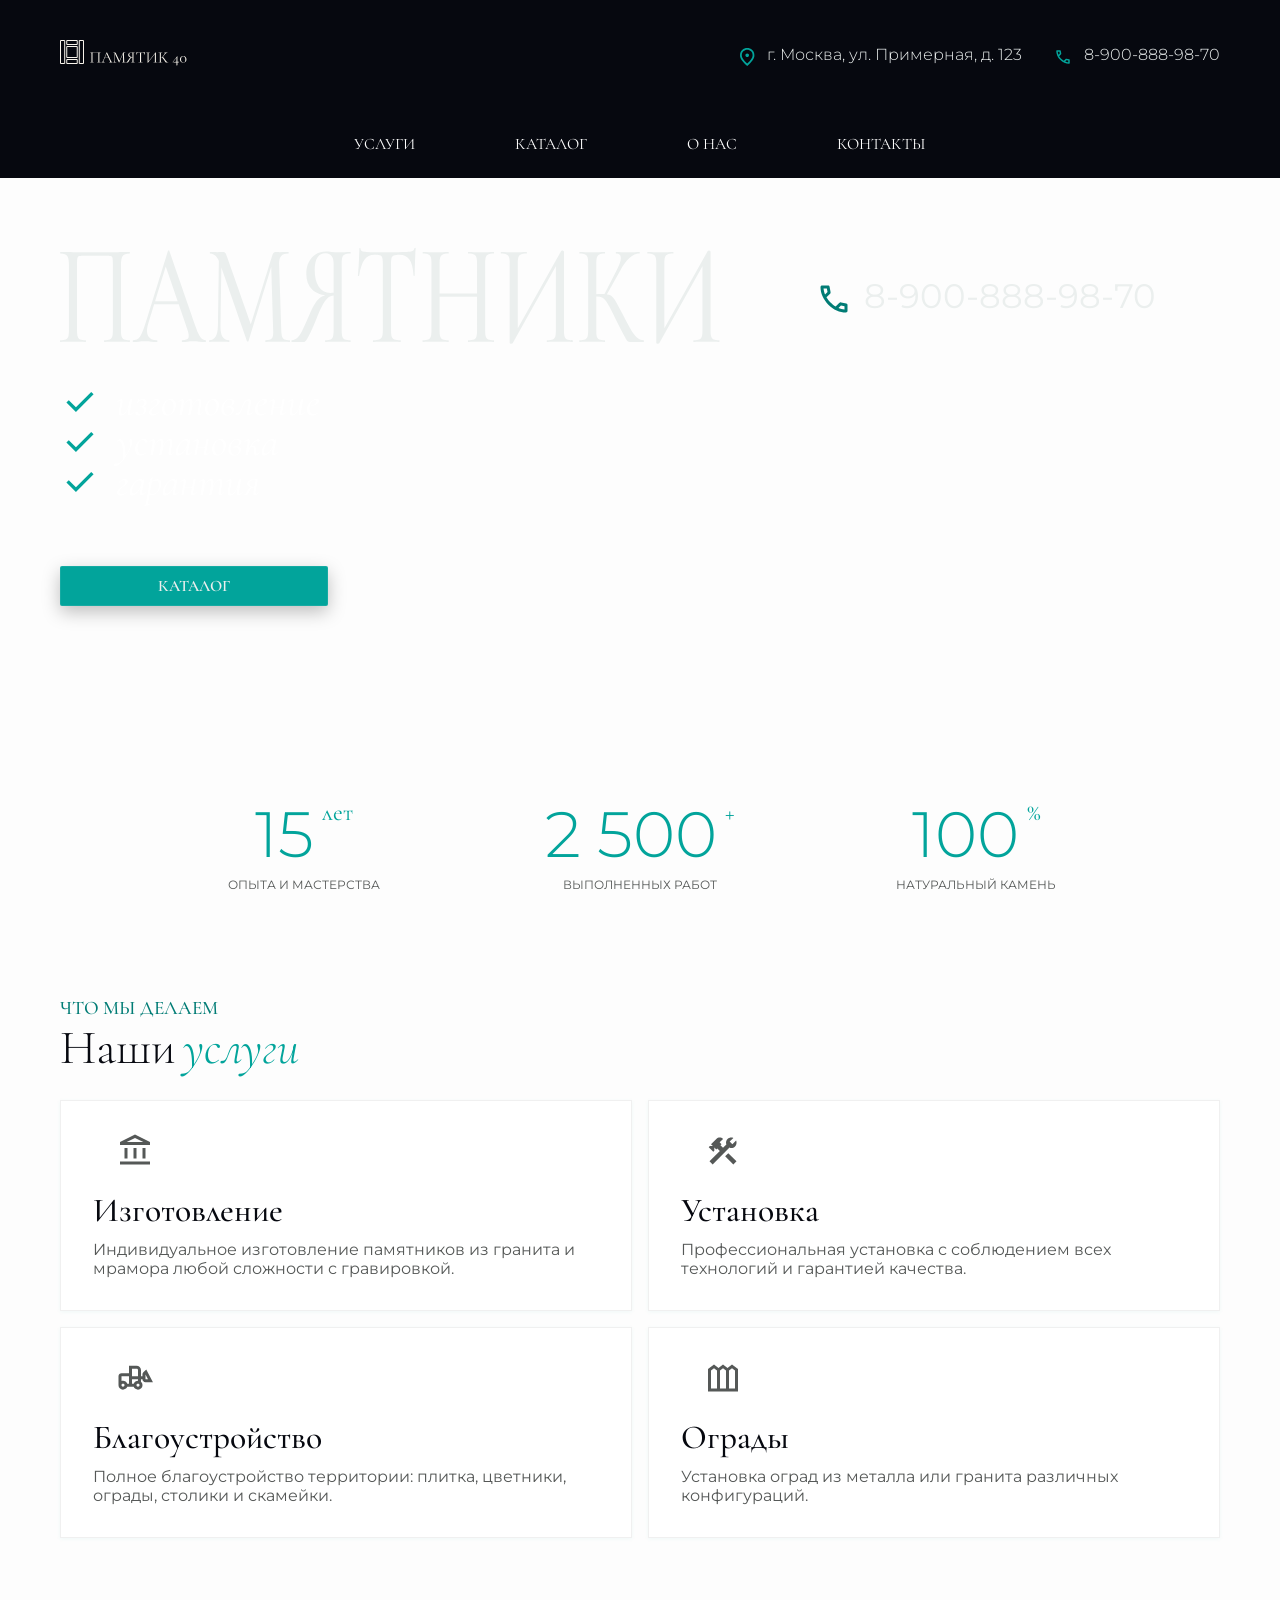
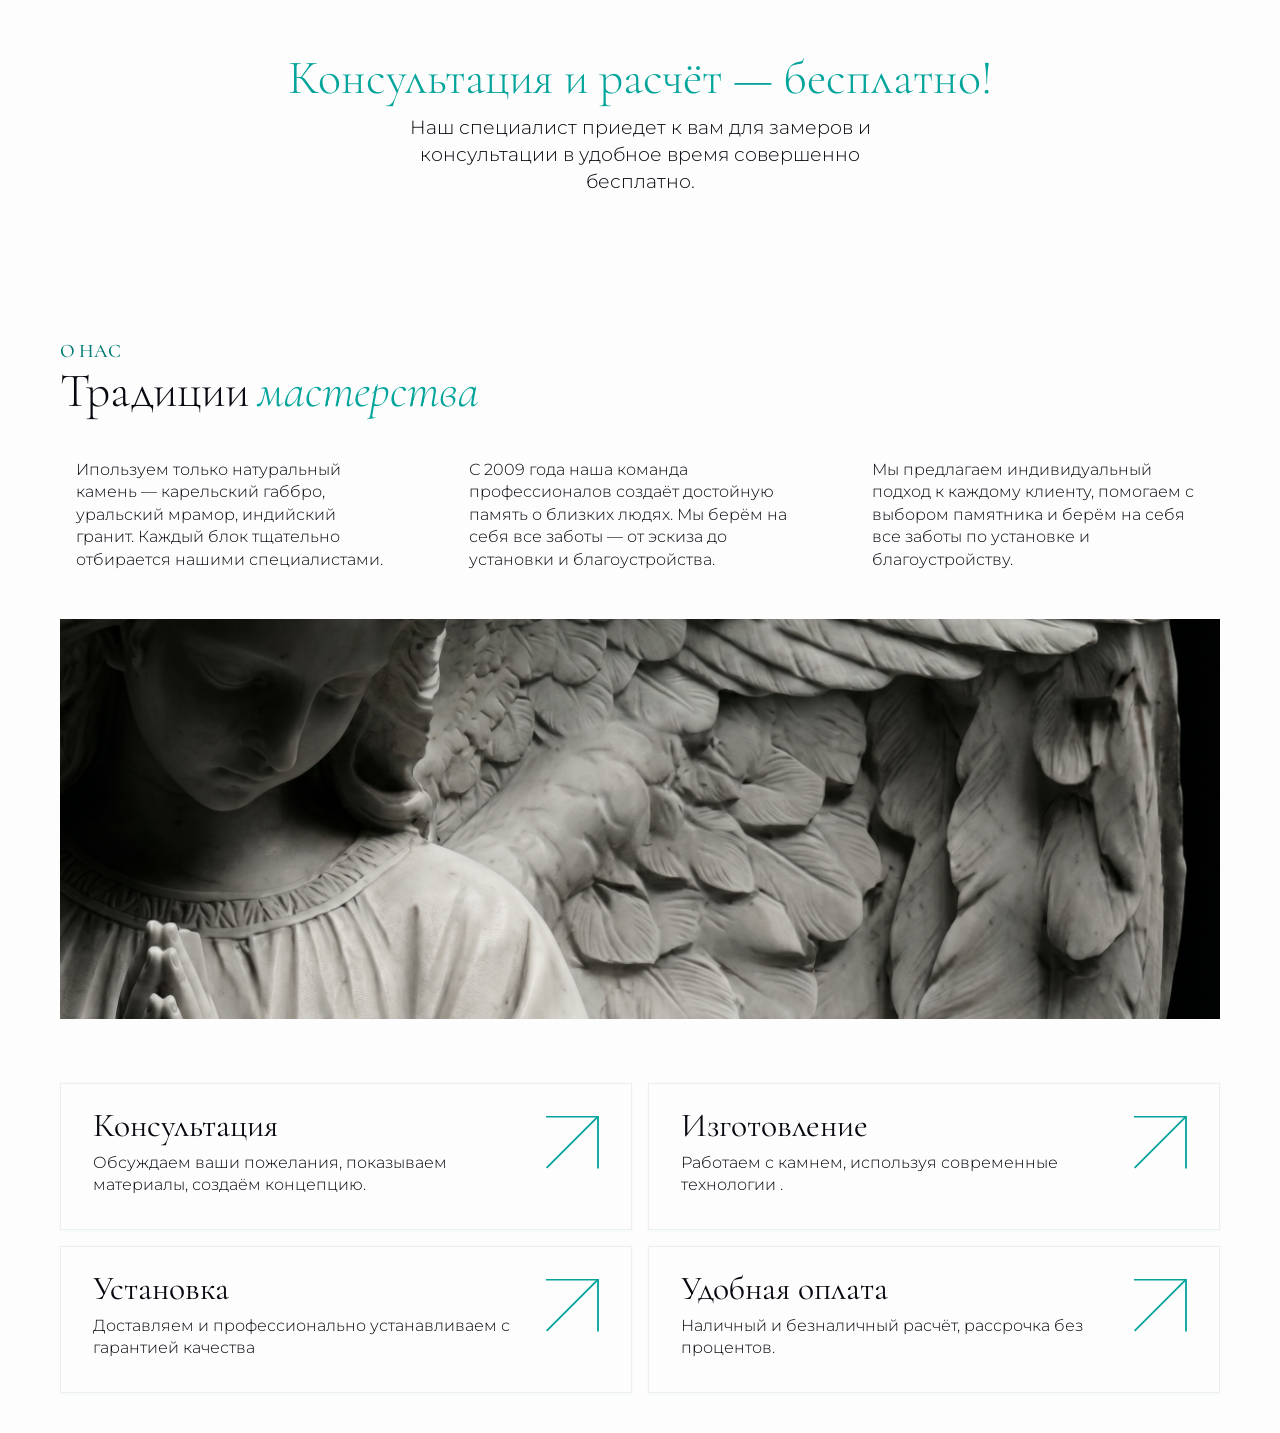
==== commit 97f789f5: "28.04" ====
--- a/index.html
+++ b/index.html
@@ -62,16 +62,16 @@
           </div>
         </div>
 
-        <!-- Навигация -->
+       
         <div class="header-nav">
           <nav class="nav" id="nav">
-            <a href="#" class="link">УСЛУГИ</a>
+            <a href="#servis" class="link">УСЛУГИ</a>
             <a href="#" class="link">КАТАЛОГ</a>
-            <a href="#" class="link">О НАС</a>
+            <a href="#about" class="link">О НАС</a>
             <a href="#" class="link">КОНТАКТЫ</a>
           </nav>
         </div>
-        <!-- Бургер -->
+       
         <button class="burger" id="burger">
           <svg
             xmlns="http://www.w3.org/2000/svg"
@@ -104,9 +104,9 @@
         </button>
 
         <nav class="nav-mobile">
-          <a href="#" class="link">УСЛУГИ</a>
+          <a href="#servis" class="link">УСЛУГИ</a>
           <a href="#" class="link">КАТАЛОГ</a>
-          <a href="#" class="link">О НАС</a>
+          <a href="#about" class="link">О НАС</a>
           <a href="#" class="link">КОНТАКТЫ</a>
         </nav>
       </div>
@@ -127,7 +127,7 @@
             </div>
       </div>       
    <div class="grup">
-    <h1 class="h1"data-aos="fade-up"> <svg class="icon-check" xmlns="http://www.w3.org/2000/svg" viewBox="0 0 46 46" fill="none"style="margin-right:1rem;">
+    <h1 class="h1"data-aos="fade-up"data-aos-delay="0"> <svg class="icon-check" xmlns="http://www.w3.org/2000/svg" viewBox="0 0 46 46" fill="none"style="margin-right:1rem;">
   <mask id="mask0_202_1606" style="mask-type:alpha" maskUnits="userSpaceOnUse" x="0" y="0" width="46" height="46">
     <rect width="46" height="46" fill="#D9D9D9"/>
   </mask>
@@ -135,7 +135,7 @@
     <path d="M18.3044 34.5001L7.37939 23.5751L10.1106 20.8438L18.3044 29.0376L35.8898 11.4521L38.6211 14.1834L18.3044 34.5001Z" fill="currentColor"/>
   </g>
 </svg>изготовление</h1>
-   <h1 class="h1"data-aos="fade-up"> <svg class="icon-check" xmlns="http://www.w3.org/2000/svg"  viewBox="0 0 46 46" fill="none" style="margin-right:1rem;">
+   <h1 class="h1"data-aos="fade-up"data-aos-delay="150"> <svg class="icon-check" xmlns="http://www.w3.org/2000/svg"  viewBox="0 0 46 46" fill="none" style="margin-right:1rem;">
   <mask id="mask0_202_1606" style="mask-type:alpha" maskUnits="userSpaceOnUse" x="0" y="0" width="46" height="46">
     <rect width="46" height="46"   fill="#D9D9D9"/>
   </mask>
@@ -143,7 +143,7 @@
     <path d="M18.3044 34.5001L7.37939 23.5751L10.1106 20.8438L18.3044 29.0376L35.8898 11.4521L38.6211 14.1834L18.3044 34.5001Z" fill="currentColor"/>
   </g>
 </svg>установка</h1>
-     <h1 class="h1"data-aos="fade-up"> <svg class="icon-check" xmlns="http://www.w3.org/2000/svg"  viewBox="0 0 46 46" fill="none"style="margin-right:1rem;">
+     <h1 class="h1"data-aos="fade-up"data-aos-delay="300"> <svg class="icon-check" xmlns="http://www.w3.org/2000/svg"  viewBox="0 0 46 46" fill="none"style="margin-right:1rem;">
   <mask id="mask0_202_1606" style="mask-type:alpha" maskUnits="userSpaceOnUse" x="0" y="0" width="46" height="46">
     <rect width="46" height="46" fill="#D9D9D9"/>
   </mask>
@@ -163,21 +163,21 @@
   <section class="section">
 
     <div class="flex-container">
-   <div class=" element-wrap  "data-aos="fade-up">
+   <div class=" element-wrap  "data-aos="fade-up"data-aos-delay="0">
     <div class="number plus">
       <span class="big">15</span>
       <span class="small">лет</span>
     </div>
     <div class="text">опыта и мастерства</div>
    </div>
-   <div class=" element-wrap "data-aos="fade-up">
+   <div class=" element-wrap "data-aos="fade-up"data-aos-delay="150">
     <div class="number plus">
       <span class="big">2 500</span>
       <span class="small">+</span>
     </div>
     <div class="text">выполненных работ</div>
    </div>
-      <div class=" element-wrap" data-aos="fade-up">
+      <div class=" element-wrap" data-aos="fade-up"data-aos-delay="300">
     <div class="number plus">
       <span class="big">100</span>
       <span class="small">%</span>
@@ -187,7 +187,7 @@
     </div>
   </section>
 
-  <section class="section-servis"data-aos="fade-up">
+  <section id="servis" class="section-servis"data-aos="fade-up">
 <div class="container-servis">
   <div class="block-left">
     <h2 class="h2">Что мы делаем</h2>
@@ -198,7 +198,7 @@
       </div>
   <div class="block-right">
     <ul>
-      <li class="li-item"data-aos="fade-up">
+      <li class="li-item"data-aos="fade-up"data-aos-delay="0">
         <span class="li-numer"><svg class="icon-servis" xmlns="http://www.w3.org/2000/svg" viewBox="0 0 24 24" fill="none">
   <path d="M5 17V10H7V17H5ZM11 17V10H13V17H11ZM2 21V19H22V21H2ZM17 17V10H19V17H17ZM2 8V6L12 1L22 6V8H2ZM6.45 6H17.55L12 3.25L6.45 6Z" fill="currentColor"/>
 </svg></span>
@@ -208,7 +208,7 @@
 >Индивидуальное изготовление памятников из гранита и мрамора любой сложности с гравировкой.</span>
 </div>
       </li>
-      <li class="li-item"data-aos="fade-up">
+      <li class="li-item"data-aos="fade-up"data-aos-delay="150">
         <span class="li-numer"><svg class="icon-servis" xmlns="http://www.w3.org/2000/svg"  viewBox="0 0 24 24" fill="none">
   <path d="M18.9 21L13.425 15.525L15.525 13.425L21 18.9L18.9 21ZM5.1 21L3 18.9L9.9 12L8.2 10.3L7.5 11L6.225 9.72498V11.775L5.525 12.475L2.5 9.44998L3.2 8.74998H5.25L4 7.49998L7.55 3.94998C7.88333 3.61664 8.24167 3.37498 8.625 3.22498C9.00833 3.07498 9.4 2.99998 9.8 2.99998C10.2 2.99998 10.5917 3.07498 10.975 3.22498C11.3583 3.37498 11.7167 3.61664 12.05 3.94998L9.75 6.24998L11 7.49998L10.3 8.19998L12 9.89998L14.25 7.64998C14.1833 7.46664 14.1292 7.27498 14.0875 7.07498C14.0458 6.87498 14.025 6.67498 14.025 6.47498C14.025 5.49164 14.3625 4.66248 15.0375 3.98748C15.7125 3.31248 16.5417 2.97498 17.525 2.97498C17.775 2.97498 18.0125 2.99998 18.2375 3.04998C18.4625 3.09998 18.6917 3.17498 18.925 3.27498L16.45 5.74998L18.25 7.54998L20.725 5.07498C20.8417 5.30831 20.9208 5.53748 20.9625 5.76248C21.0042 5.98748 21.025 6.22498 21.025 6.47498C21.025 7.45831 20.6875 8.28748 20.0125 8.96248C19.3375 9.63748 18.5083 9.97498 17.525 9.97498C17.325 9.97498 17.125 9.95831 16.925 9.92498C16.725 9.89164 16.5333 9.83331 16.35 9.74998L5.1 21Z" fill="currentColor"/>
 </svg></span>
@@ -218,7 +218,7 @@
 >Профессиональная установка с соблюдением всех технологий и гарантией качества.</span>
 </div>
       </li>  
-       <li class="li-item"data-aos="fade-up">
+       <li class="li-item"data-aos="fade-up"data-aos-delay="300">
         <span class="li-numer"><svg  class="icon-servis" xmlns="http://www.w3.org/2000/svg"  viewBox="0 0 24 24" fill="none">
   <path d="M3.975 19.775C3.14167 19.775 2.4375 19.4834 1.8625 18.9C1.2875 18.3167 1 17.6084 1 16.775V10.775C1 10.225 1.19583 9.75419 1.5875 9.36252C1.97917 8.97086 2.45 8.77502 3 8.77502H8V3.77502H13C13.8333 3.77502 14.5417 4.06669 15.125 4.65002C15.7083 5.23336 16 5.94169 16 6.77502V10.775H16.975V9.60002C16.975 9.33336 17.0292 9.07502 17.1375 8.82502C17.2458 8.57502 17.3917 8.35836 17.575 8.17502L19.5 6.27502L23.975 14.775H18.975C18.425 14.775 17.9542 14.5792 17.5625 14.1875C17.1708 13.7959 16.975 13.325 16.975 12.775H15.975V14.525C16.3083 14.8084 16.5625 15.1459 16.7375 15.5375C16.9125 15.9292 17 16.3417 17 16.775C17 17.6084 16.7083 18.3167 16.125 18.9C15.5417 19.4834 14.8333 19.775 14 19.775C13.3667 19.775 12.7917 19.5917 12.275 19.225C11.7583 18.8584 11.3833 18.375 11.15 17.775H6.825C6.59167 18.375 6.21667 18.8584 5.7 19.225C5.18333 19.5917 4.60833 19.775 3.975 19.775ZM3.975 17.775C4.25833 17.775 4.5 17.6792 4.7 17.4875C4.9 17.2959 5 17.0584 5 16.775C5 16.4917 4.90417 16.2542 4.7125 16.0625C4.52083 15.8709 4.28333 15.775 4 15.775C3.71667 15.775 3.47917 15.8709 3.2875 16.0625C3.09583 16.2542 3 16.4917 3 16.775C3 17.0584 3.09167 17.2959 3.275 17.4875C3.45833 17.6792 3.69167 17.775 3.975 17.775ZM14.7125 17.4875C14.9042 17.2959 15 17.0584 15 16.775C15 16.4917 14.9042 16.2542 14.7125 16.0625C14.5208 15.8709 14.2833 15.775 14 15.775C13.7167 15.775 13.4792 15.8709 13.2875 16.0625C13.0958 16.2542 13 16.4917 13 16.775C13 17.0584 13.0958 17.2959 13.2875 17.4875C13.4792 17.6792 13.7167 17.775 14 17.775C14.2833 17.775 14.5208 17.6792 14.7125 17.4875ZM8 15.775V10.775H3V13.95C3.16667 13.8834 3.32917 13.8375 3.4875 13.8125C3.64583 13.7875 3.81667 13.775 4 13.775C4.63333 13.775 5.20833 13.9584 5.725 14.325C6.24167 14.6917 6.60833 15.175 6.825 15.775H8ZM10 15.775H11.15C11.3667 15.175 11.7375 14.6917 12.2625 14.325C12.7875 13.9584 13.3667 13.775 14 13.775V12.775H10V15.775ZM20.675 12.775L19 9.60002V12.775H20.675ZM10 10.775H14V6.77502C14 6.49169 13.9042 6.25419 13.7125 6.06252C13.5208 5.87086 13.2833 5.77502 13 5.77502H10V10.775ZM8 15.775V13.775V13.95V10.775V15.775Z" fill="currentColor"/>
 </svg></span>
@@ -227,9 +227,9 @@
         <span class="discription "
 >Полное благоустройство территории: плитка, цветники, ограды, столики и скамейки.</span>
 </div>
-      </li>  
+       
        </li>  
-       <li class="li-item"data-aos="fade-up">
+       <li class="li-item"data-aos="fade-up"data-aos-delay="450">
         <span class="li-numer"><svg  class="icon-servis"xmlns="http://www.w3.org/2000/svg"viewBox="0 0 24 24" fill="none">
   <path d="M2 21V6L6 3L9 5.25L12 3L15 5.25L18 3L22 6V21H2ZM4 19H8V7L6 5.5L4 7V19ZM10 19H14V7L12 5.5L10 7V19ZM16 19H20V7L18 5.5L16 7V19Z" fill="currentColor"/>
 </svg></span>
@@ -244,66 +244,72 @@
 </div>
   </section>
 
-  <section class="section-about">
+<section class="baner-info"data-aos="zoom-in" data-aos-once="false">
+  <h2 class="info-teitel"> Консультация и расчёт — бесплатно!</h2>
+  <p class="p1 info-text">Наш специалист приедет к вам для замеров и консультации в удобное время совершенно бесплатно.</p>
+</section>
+
+  <section id="about" class="section-about">
     <div class=" container-about">
-      <div class="block-left">
+      <div class="block-left"data-aos="fade-up">
            <h2 class="h2">О нас</h2>
            <div class="number about-columm">
            <span class="big-sevis">Традиции</span>
            <span class="small-servis">мастерства</span>
      </div>
       </div>
-    <div class="block-middle">
+    <div class="block-middle"data-aos="fade-up">
       
        <p class=" text-block p1">Ипользуем только натуральный камень — карельский габбро, уральский мрамор, индийский гранит. Каждый блок тщательно отбирается нашими специалистами.</p>
        <p class=" text-block p1">С 2009 года наша команда профессионалов создаёт достойную память о близких людях. Мы берём на себя все заботы — от эскиза до установки и благоустройства.</p>
        <p class="text-block p1">Мы предлагаем индивидуальный подход к каждому клиенту, помогаем с выбором памятника и берём на себя все заботы по установке и благоустройству.</p>
      </div>
  
-   <div class="block-end">
+   <div class="block-end"data-aos="fade-up">
+  
 
     <div class="about-img"></div>
-    <div class="about-context">
-      <div class="about-item">
+    <div class="about-context"data-aos="fade-up">
+      <div class="about-item"data-aos="fade-up"data-aos-delay="0">
                  <div class="item-about-t">
                   <h3 class="h3">Консультация</h3>
                     <p class="p1 p-block">Обсуждаем ваши пожелания, показываем материалы, создаём концепцию.</p>
                   </div>
-             <div class="item-svg"><svg class="about-svg" xmlns="http://www.w3.org/2000/svg" width="53" height="53" viewBox="0 0 53 53" fill="none">
-             <path d="M-2.27292e-06 0.533303L51.9984 0.533301L51.9984 52.5317" stroke="currentColor" stroke-width="1.06667"/>
-            <path d="M0.630371 51.9028L51.8661 0.66706" stroke="currentColor" stroke-width="1.06667"/>
+             <div class="item-svg"><svg class="about-svg" xmlns="http://www.w3.org/2000/svg"  viewBox="0 0 53 53" fill="none">
+             <path d="M-2.27292e-06 0.533303L51.9984 0.533301L51.9984 52.5317" stroke="currentColor" stroke-width="1.8"/>
+            <path d="M0.630371 51.9028L51.8661 0.66706" stroke="currentColor" stroke-width="1.8"/>
              </svg></div>
       </div>
 
-<div class="about-item">
+<div class="about-item"data-aos="fade-up"data-aos-delay="150">
                  <div class="item-about-t">
                   <h3 class="h3">Изготовление</h3>
                     <p class="p1 p-block">Работаем с камнем, используя современные технологии .</p>
                   </div>
              <div class="item-svg"><svg class="about-svg" xmlns="http://www.w3.org/2000/svg" width="53" height="53" viewBox="0 0 53 53" fill="none">
-             <path d="M-2.27292e-06 0.533303L51.9984 0.533301L51.9984 52.5317" stroke="currentColor" stroke-width="1.06667"/>
-            <path d="M0.630371 51.9028L51.8661 0.66706" stroke="currentColor" stroke-width="1.06667"/>
+             <path d="M-2.27292e-06 0.533303L51.9984 0.533301L51.9984 52.5317" stroke="currentColor" stroke-width="1.8"/>
+            <path d="M0.630371 51.9028L51.8661 0.66706" stroke="currentColor" stroke-width="1.8"/>
              </svg></div>
       </div>
 
-<div class="about-item">
+<div class="about-item"data-aos="fade-up"data-aos-delay="300">
                  <div class="item-about-t">
                   <h3 class="h3">Установка</h3>
                     <p class="p1 p-block">Доставляем и профессионально устанавливаем с гарантией качества</p>
                   </div>
-             <div class="item-svg"><svg class="about-svg" xmlns="http://www.w3.org/2000/svg" width="53" height="53" viewBox="0 0 53 53" fill="none">
-             <path d="M-2.27292e-06 0.533303L51.9984 0.533301L51.9984 52.5317" stroke="currentColor" stroke-width="1.06667"/>
-            <path d="M0.630371 51.9028L51.8661 0.66706" stroke="currentColor" stroke-width="1.06667"/>
+             <div class="item-svg"><svg class="about-svg" xmlns="http://www.w3.org/2000/svg" viewBox="0 0 53 53" fill="none">
+             <path d="M-2.27292e-06 0.533303L51.9984 0.533301L51.9984 52.5317" stroke="currentColor" stroke-width="1.8"/>
+            <path d="M0.630371 51.9028L51.8661 0.66706" stroke="currentColor" stroke-width="1.8"/>
              </svg></div>
       </div>
-      <div class="about-item">
+      <div class="about-item"data-aos="fade-up"data-aos-delay="450">
                  <div class="item-about-t">
                   <h3 class="h3">Удобная оплата</h3>
                     <p class="p1 p-block">Наличный и безналичный расчёт, рассрочка без процентов.</p>
                   </div>
              <div class="item-svg"><svg class="about-svg" xmlns="http://www.w3.org/2000/svg" width="53" height="53" viewBox="0 0 53 53" fill="none">
-             <path d="M-2.27292e-06 0.533303L51.9984 0.533301L51.9984 52.5317" stroke="currentColor" stroke-width="1.06667"/>
-            <path d="M0.630371 51.9028L51.8661 0.66706" stroke="currentColor" stroke-width="1.06667"/>
+             <path d="M-2.27292e-06 0.533303L51.9984 0.533301L51.9984 52.5317" stroke="currentColor" stroke-width="1.8"/>
+            <path d="M0.630371 51.9028L51.8661 0.66706" stroke="currentColor" stroke-width="1.8"/>
              </svg></div>
       </div>
 
@@ -323,7 +329,7 @@
 <script>
   AOS.init({
     duration: 800, // скорость анимации
-    once: true     // анимация только 1 раз
+    once: true     // анимация только 1 раз true
   });
 </script>
   </body>
--- a/css/style.css
+++ b/css/style.css
@@ -21,6 +21,9 @@
   left: 0;
   width: 100%;
   z-index: 1000;
+}
+section{
+  scroll-margin-top: 200px;
 }
 .link {
   font-family: "Cormorant Garamond", serif;
@@ -89,12 +92,15 @@
   align-items: center;
 }
 .h3{
-  color: var(--assent-darck);
+  color:var(--text-dark);
 font-family: "Cormorant Garamond";
 font-size: 2.1rem;
 font-style: normal;
 font-weight: 400;
 line-height: 1.25rem; /* 66.667% */
+}
+.about-item  :hover h3{
+  color: var(--assent-darck);
 }
 .container-header-inner {
   display: flex;
@@ -240,7 +246,7 @@
 .icon-check {
   width: 40px;
   height: 40px;
-  color: var(--assent);
+  color: var(--assent-light);
 }
 .grup {
   display: flex;
@@ -304,11 +310,11 @@
 .flex-container {
   display: flex;
   flex-direction: row;
-  justify-content: space-between;
+  justify-content: center;
   align-items: center;
   align-content: center;
   align-self: stretch;
-  gap: 3rem;
+  gap: 0rem;
   width: 100%;
 }
 .element-wrap {
@@ -442,7 +448,7 @@
   gap: 2rem;
   align-self: stretch;
   border: 1px solid rgba(0, 0, 0, 0.06);
-  box-shadow: 0 1px 4px rgba(0, 0, 0, 0.04);
+  box-shadow: 0 1px 4px rgba(2, 164, 155, 0.06);
   transition: box-shadow 0.2s ease;
  flex-wrap: wrap;
   justify-content: space-between;
@@ -472,7 +478,7 @@
 .container-el-servis {
   display: flex;
   flex-direction: column;
-  gap: 0.75rem;
+  gap: 1.2rem;
   width: 100%;
  
 }
@@ -512,8 +518,36 @@
   color: var(--assent-darck);
   transform: scale(1.05);
 }
+
+.baner-info{
+  display: flex;
+flex-direction: column;
+  max-width: 1440px;
+  width: 100%;
+  padding: 2.5rem 3.75rem;
+  margin: 0 auto;
+gap: 1rem;
+}
+.info-text{
+ font-size: 1.2rem;
+ font-weight: 300;
+max-width:30rem ;
+margin: 0 auto;
+}
+
+.info-teitel{
+  font-family:"Cormorant Garamond" ;
+  font-size: 3rem;
+  font-style:normal;
+  color: var(--assent-light);
+  font-weight: 300;
+line-height: 2.5rem; /* 74.074% */
+text-align: center;
+}
+
 .section-about{
   width: 100%;
+
 }
 .container-about{
   display: flex;
@@ -521,43 +555,49 @@
 flex-direction: column;
 justify-content: center;
 align-items: center;
-gap: 4rem;
+gap: 2rem;
 align-self: stretch;
 max-width: 1440px;
 width: 100%;
 margin: 0 auto;
 align-items: center;
+overflow: hidden;
 }
  .block-middle{
-  display: flex;
-  flex-direction: row;
+  display: grid;
+  grid-auto-flow: column;
+  grid-template-columns: repeat(3 auto);
   gap: 2.5rem;
 margin: 0 auto;
   width: 100%;
  }
  .block-middle p{
-flex: 1;
+
 text-align: left;
-height: 7rem;
+
+ }
+ .text-block{
+  padding: 1rem;
  }
  .block-end{
   display: flex;
-  flex-direction: row;
+  flex-direction: column;
  max-width: 1440px;
  width: 100%;
-  gap: 2rem;
+  gap: 4rem;
   margin: 0 auto;
  }
  .about-img{
   height: auto;
  flex: 1;
-height: 546px;
-   background-image: url("../img/bg-section.png");
+min-height: 400px;
+   background-image: url("../img/img\ angel.png");
    background-size: cover;
    background-position: center;
  }
  .about-context{
-  display: flex;
+  display: grid;
+  grid-template-columns: repeat(2,1fr);
  flex: 2;
   flex-direction: column;
   gap: 1rem;
@@ -567,11 +607,12 @@
   flex-direction: row;
 padding: 2rem 2rem; 
  border: 1px solid rgba(0, 0, 0, 0.06);
-  box-shadow: 0 1px 4px rgba(0, 0, 0, 0.04);
+  box-shadow: 0 1px 4px rgba(2, 164, 155, 0.06);
  transition: box-shadow 0.2s ease, transform 0.2s ease;
  width: 100%;
   align-self: stretch;
 justify-content: space-between;
+gap: 2rem;
  }
  .about-item:hover {
   box-shadow: 0 4px 10px rgba(0, 0, 0, 0.06);
@@ -593,6 +634,13 @@
 }
 .about-svg{
   color: var(--assent-light);
+  width: 53px;
+  height: 53px;
+}
+.about-item:hover .about-svg{
+  color: var(--assent-darck);
+  width: 56px;
+  height: 56px;
 }
 /*----------------------------------------------------------------------------------------*/
 
@@ -741,7 +789,11 @@
     font-weight: 300;
     line-height: 2.5rem; 
   }
-}
+   .block-middle{ 
+    gap: 0rem;
+    }
+}
+ 
 
 @media (max-width: 745px) {
  
@@ -773,7 +825,7 @@
  
   .flex-container {
     display: flex;
-    flex-direction: column;
+    flex-direction: row;
     justify-content: space-between;
     align-items: center;
     align-content: center;
@@ -797,7 +849,7 @@
     padding: 1rem 1rem;
   }
   .container-about{
-
+gap: 0.5rem;
 padding: 1rem 1rem;
 
 }
@@ -840,17 +892,31 @@
 }
  .block-middle{
  margin: 0 auto;
-  flex-direction: column;
-  gap: 2rem;
+  grid-template-columns: 1fr;
+  grid-auto-flow: row;
+
+  gap: 0rem;
 
  }
  .p1{
-  font-size: 0.75rem;
+  font-size: 0.875rem;
  }
    ul {
     grid-template-columns: repeat(1, 1fr);
   }
-
+  .about-context{
+  display: grid;
+  grid-template-columns: repeat(1,1fr);
+ }
+ .h3{
+  font-size: 26px;
+ }
+}
+
+@media (max-width: 554px) {
+    .flex-container {
+flex-direction: column;
+    }
 }
 
 @media (max-width: 414px) {
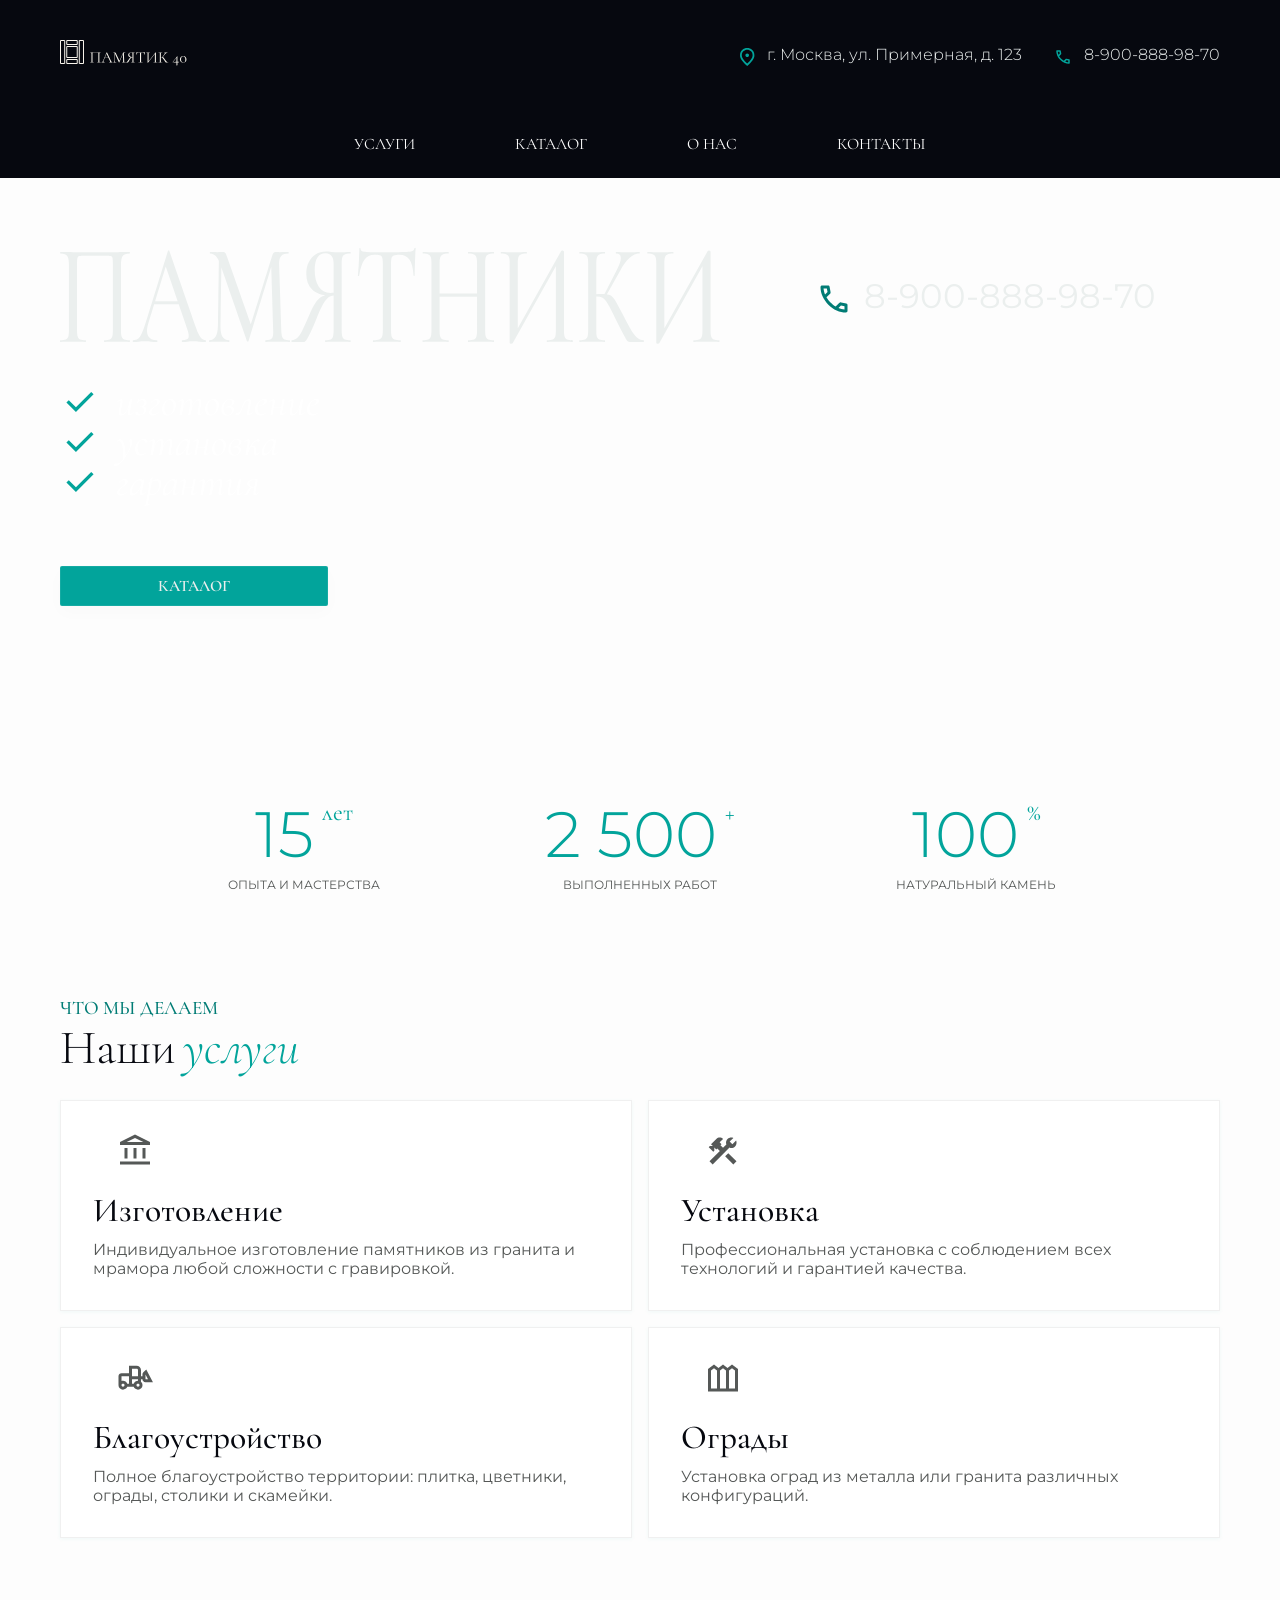
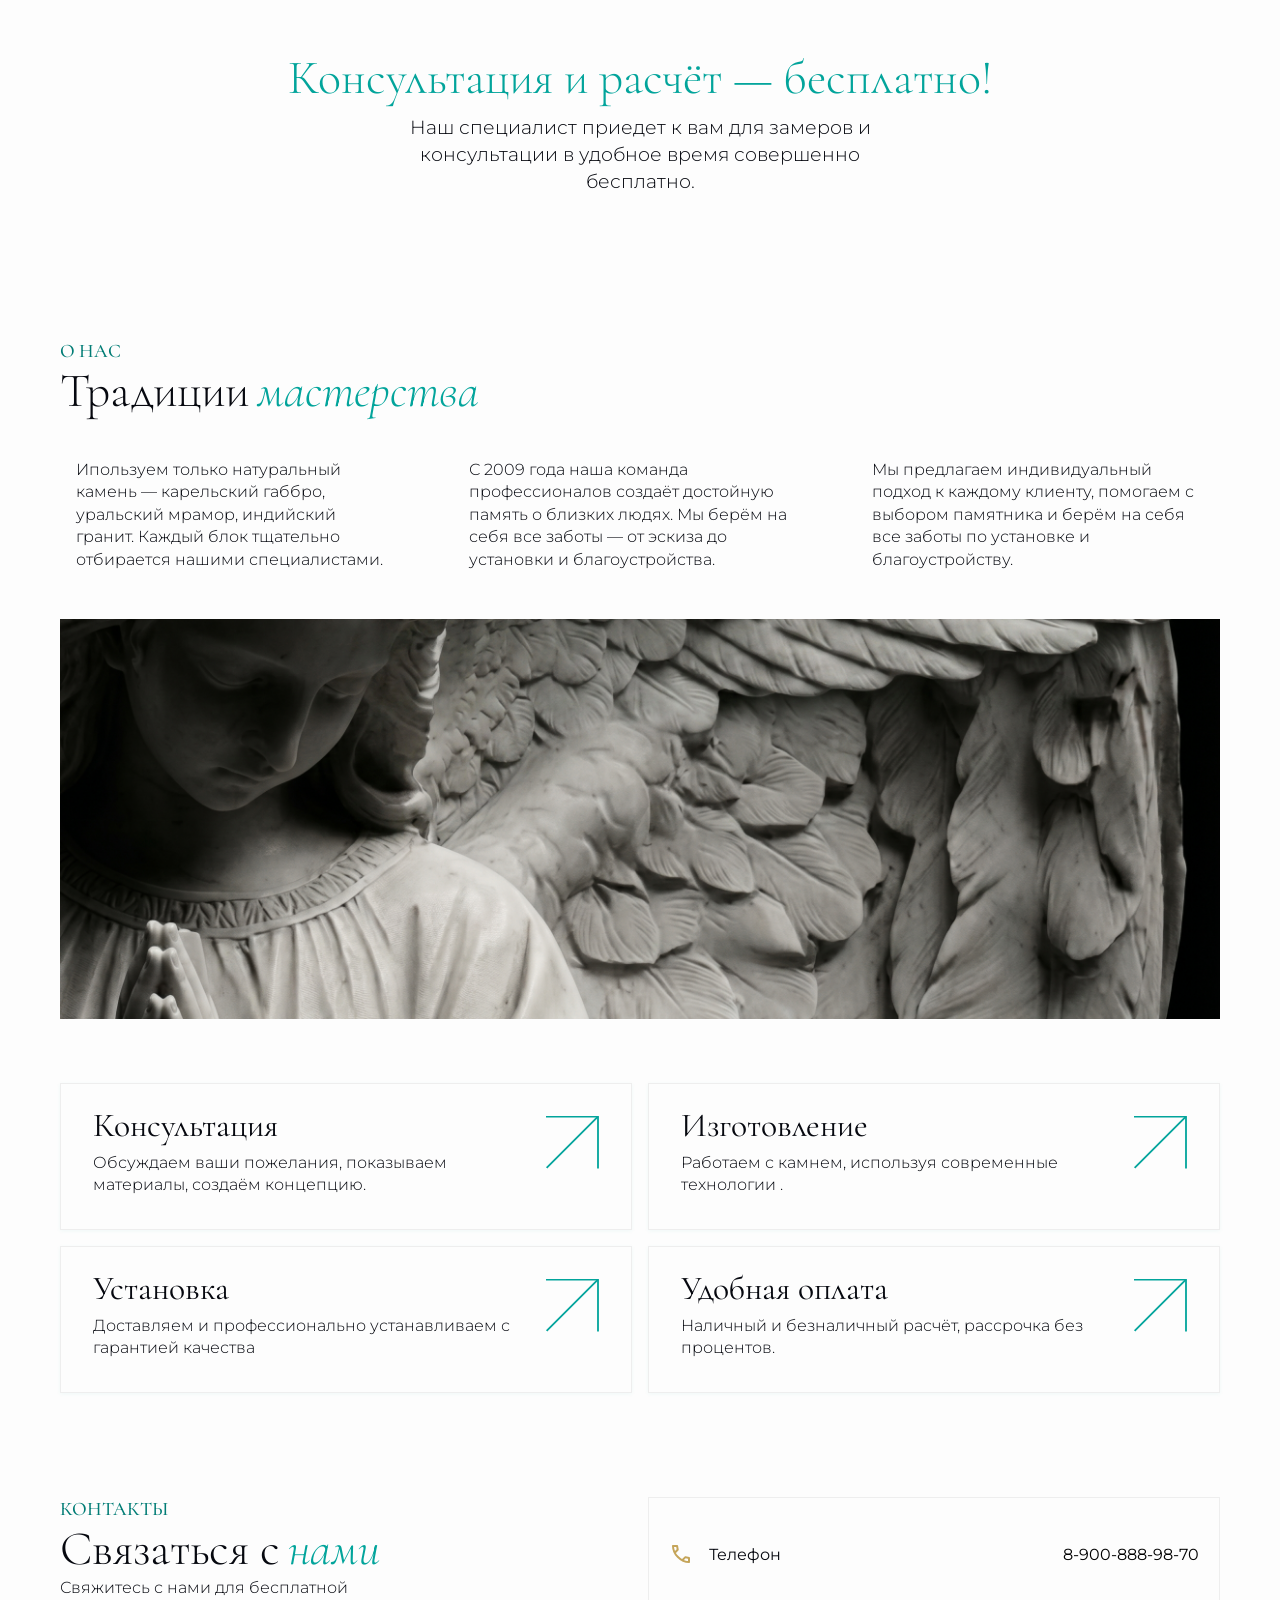
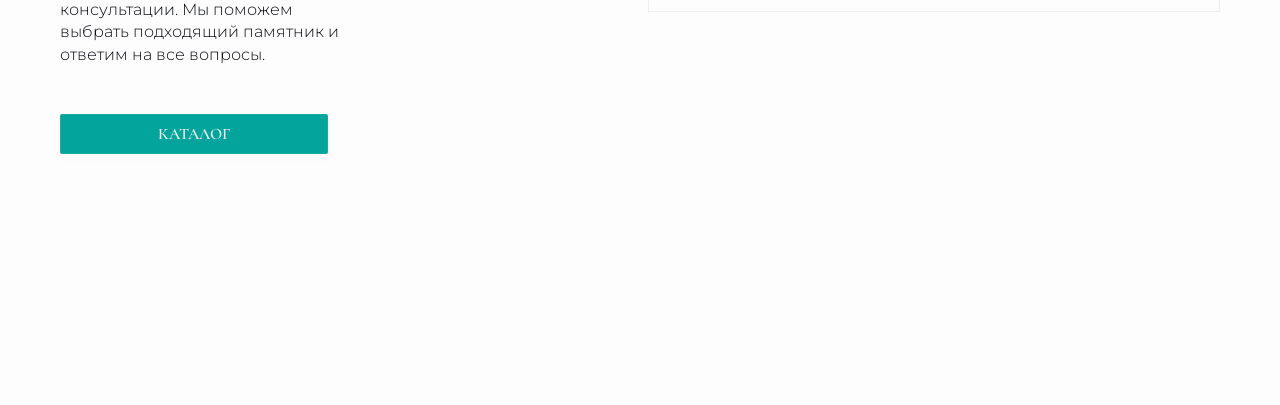
==== commit a017668d: "new" ====
--- a/index.html
+++ b/index.html
@@ -312,15 +312,38 @@
             <path d="M0.630371 51.9028L51.8661 0.66706" stroke="currentColor" stroke-width="1.8"/>
              </svg></div>
       </div>
-
-
-
-
-
-
-
 </div>  
    </div>
+  </section>
+
+  <section class="contact">
+    <div class="container-contact-grid">
+      <div class="left-el-grid">
+         <div class="block-left">     
+    <h2 class="h2">Контакты</h2>
+     <div class="number top-item">
+      <span class="big-sevis">Связаться с</span>
+      <span class="small-servis">нами</span>   
+</div>
+<p class="p1 contact-p">Свяжитесь с нами для бесплатной консультации. Мы поможем выбрать подходящий памятник и ответим на все вопросы.</p>
+      </div>
+      <button class="btn primary">Каталог </button>
+</div>
+      <div class="right-el-grid">
+       <ul class=contact-ul>
+       <li class="contact-li">
+        <div class="icon-teitel">
+          <svg xmlns="http://www.w3.org/2000/svg" width="24" height="24" viewBox="0 0 24 24" fill="none">
+  <path d="M19.95 21C17.8667 21 15.8083 20.5458 13.775 19.6375C11.7417 18.7292 9.89167 17.4417 8.225 15.775C6.55833 14.1083 5.27083 12.2583 4.3625 10.225C3.45417 8.19167 3 6.13333 3 4.05C3 3.75 3.1 3.5 3.3 3.3C3.5 3.1 3.75 3 4.05 3H8.1C8.33333 3 8.54167 3.07917 8.725 3.2375C8.90833 3.39583 9.01667 3.58333 9.05 3.8L9.7 7.3C9.73333 7.56667 9.725 7.79167 9.675 7.975C9.625 8.15833 9.53333 8.31667 9.4 8.45L6.975 10.9C7.30833 11.5167 7.70417 12.1125 8.1625 12.6875C8.62083 13.2625 9.125 13.8167 9.675 14.35C10.1917 14.8667 10.7333 15.3458 11.3 15.7875C11.8667 16.2292 12.4667 16.6333 13.1 17L15.45 14.65C15.6 14.5 15.7958 14.3875 16.0375 14.3125C16.2792 14.2375 16.5167 14.2167 16.75 14.25L20.2 14.95C20.4333 15.0167 20.625 15.1375 20.775 15.3125C20.925 15.4875 21 15.6833 21 15.9V19.95C21 20.25 20.9 20.5 20.7 20.7C20.5 20.9 20.25 21 19.95 21ZM6.025 9L7.675 7.35L7.25 5H5.025C5.10833 5.68333 5.225 6.35833 5.375 7.025C5.525 7.69167 5.74167 8.35 6.025 9ZM14.975 17.95C15.625 18.2333 16.2875 18.4583 16.9625 18.625C17.6375 18.7917 18.3167 18.9 19 18.95V16.75L16.65 16.275L14.975 17.95Z" fill="#C5A55A"/>
+</svg>
+<span class="contact-teitel">Телефон</span>
+        </div>
+        <div class="contact-info">8-900-888-98-70</div>
+
+       </li> 
+       </ul>
+        </div>
+    
   </section>
 </main>
     <script src="js/main.js"></script>
--- a/css/style.css
+++ b/css/style.css
@@ -24,6 +24,11 @@
 }
 section{
   scroll-margin-top: 200px;
+  width: 100%;
+}
+li{
+ list-style-type: none;
+ margin: 0;
 }
 .link {
   font-family: "Cormorant Garamond", serif;
@@ -281,8 +286,8 @@
   border: 1px solid rgba(255, 255, 255, 0.08);
 
   box-shadow:
-    0 6px 18px rgba(0, 0, 0, 0.25),
-    0 0 12px rgba(255, 255, 255, 0.06);
+    0 6px 18px rgba(0, 0, 0, 0.02),
+    0 0 12px rgba(255, 255, 255, 0.02);
 
   transition:
     box-shadow 0.3s ease,
@@ -642,6 +647,55 @@
   width: 56px;
   height: 56px;
 }
+.container-contact-grid{
+  display: grid;
+  grid-template-columns: 1fr 1fr;
+  padding: 0  3.75rem;
+  max-width: 1440px;
+  width: 100%;
+  margin: 0 auto;
+  row-gap: 0;
+  gap: 1rem;
+}
+.left-el-grid{
+  display: grid;
+  grid-template-rows: 1fr 1fr 1fr;
+  text-align: left;
+  
+}
+
+.contact-p{
+  width: 18rem;
+  text-align: left;
+}
+.right-el-grid{
+  display: grid;
+ 
+}
+ul.contact-ul{
+  display: grid;
+   grid-template-rows: 1fr 1fr 1fr 1fr ;
+grid-template-columns: none;
+}
+.contact-li{
+  display: flex;
+  flex-direction: row;
+  justify-content: space-between;
+  padding: 1.25rem;
+  border: 1px solid rgba(0, 0, 0, 0.06);
+  align-items: center;
+}
+.icon-teitel{
+display: flex;
+flex-direction: row;
+gap: 1rem;
+align-items: center;
+}
+.contact-teitel{
+  color: var(--text-dark);
+}
+
+
 /*----------------------------------------------------------------------------------------*/
 
 /* десктоп */
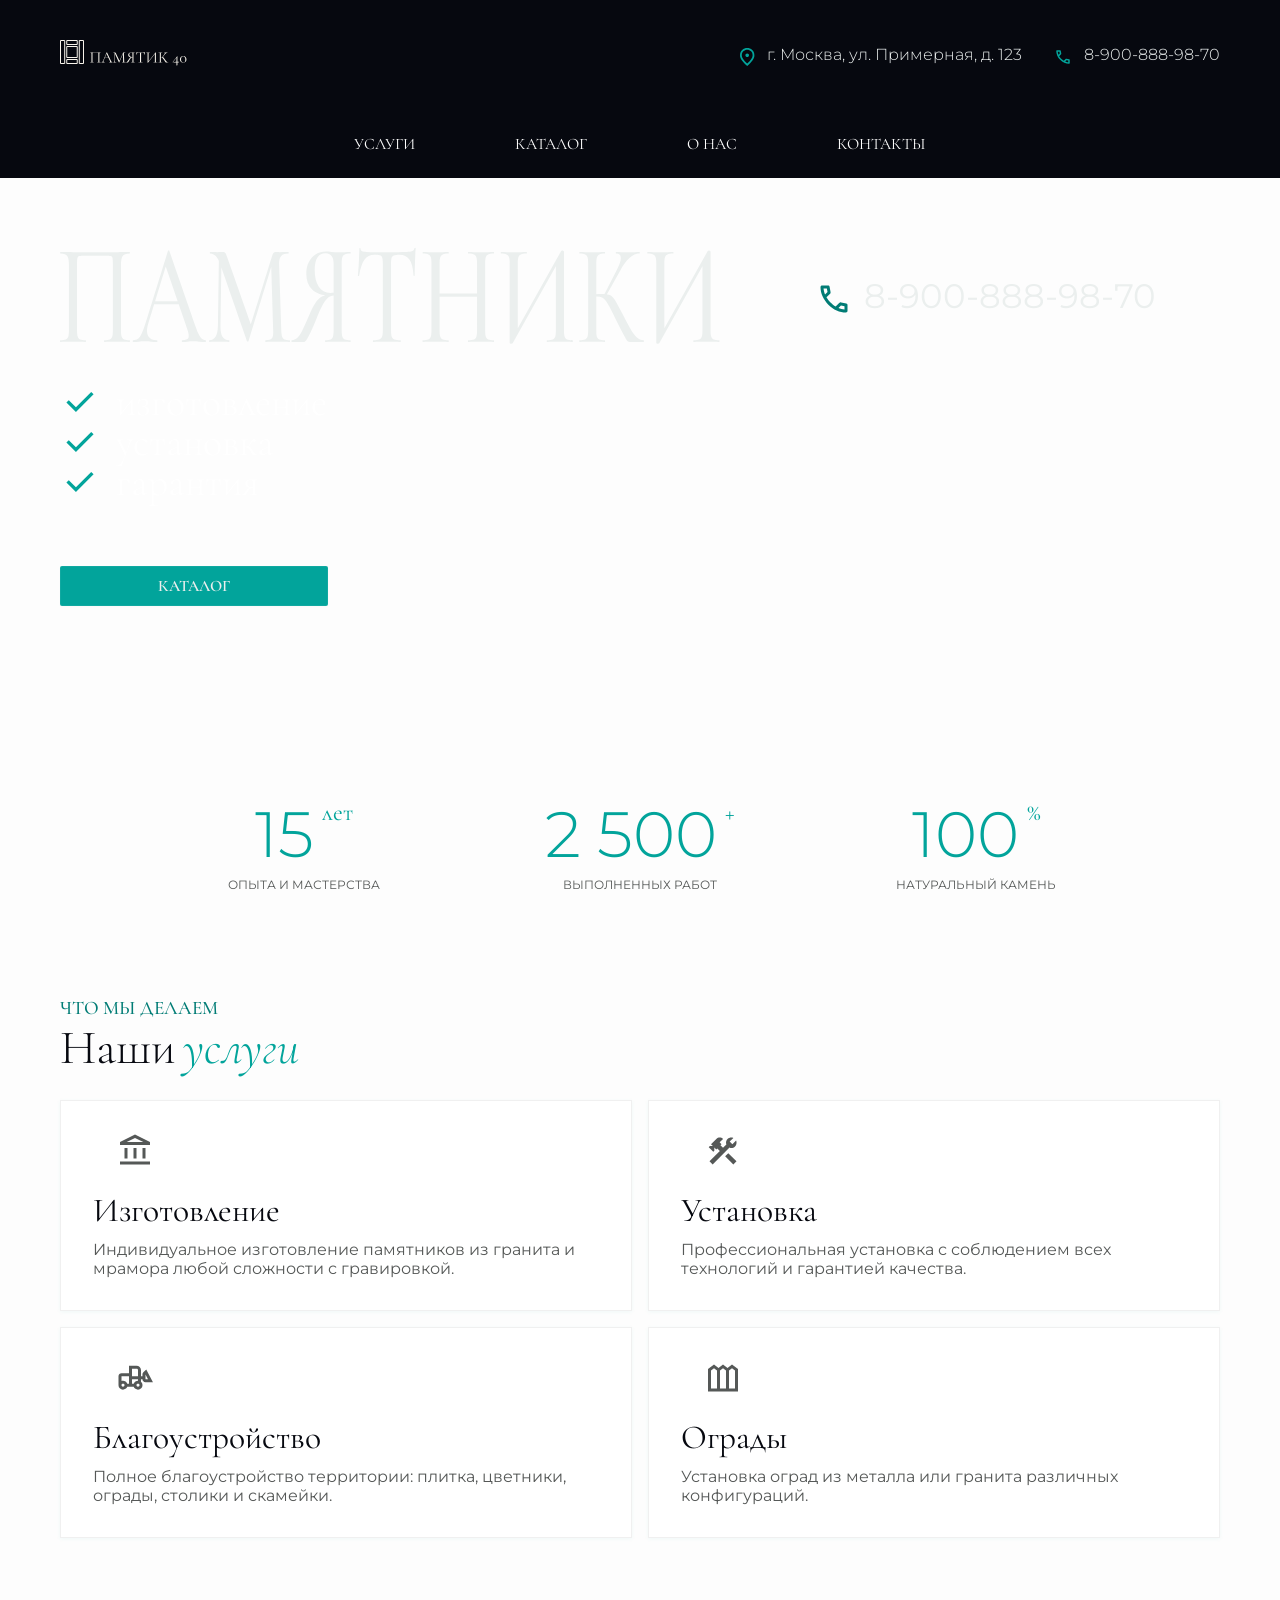
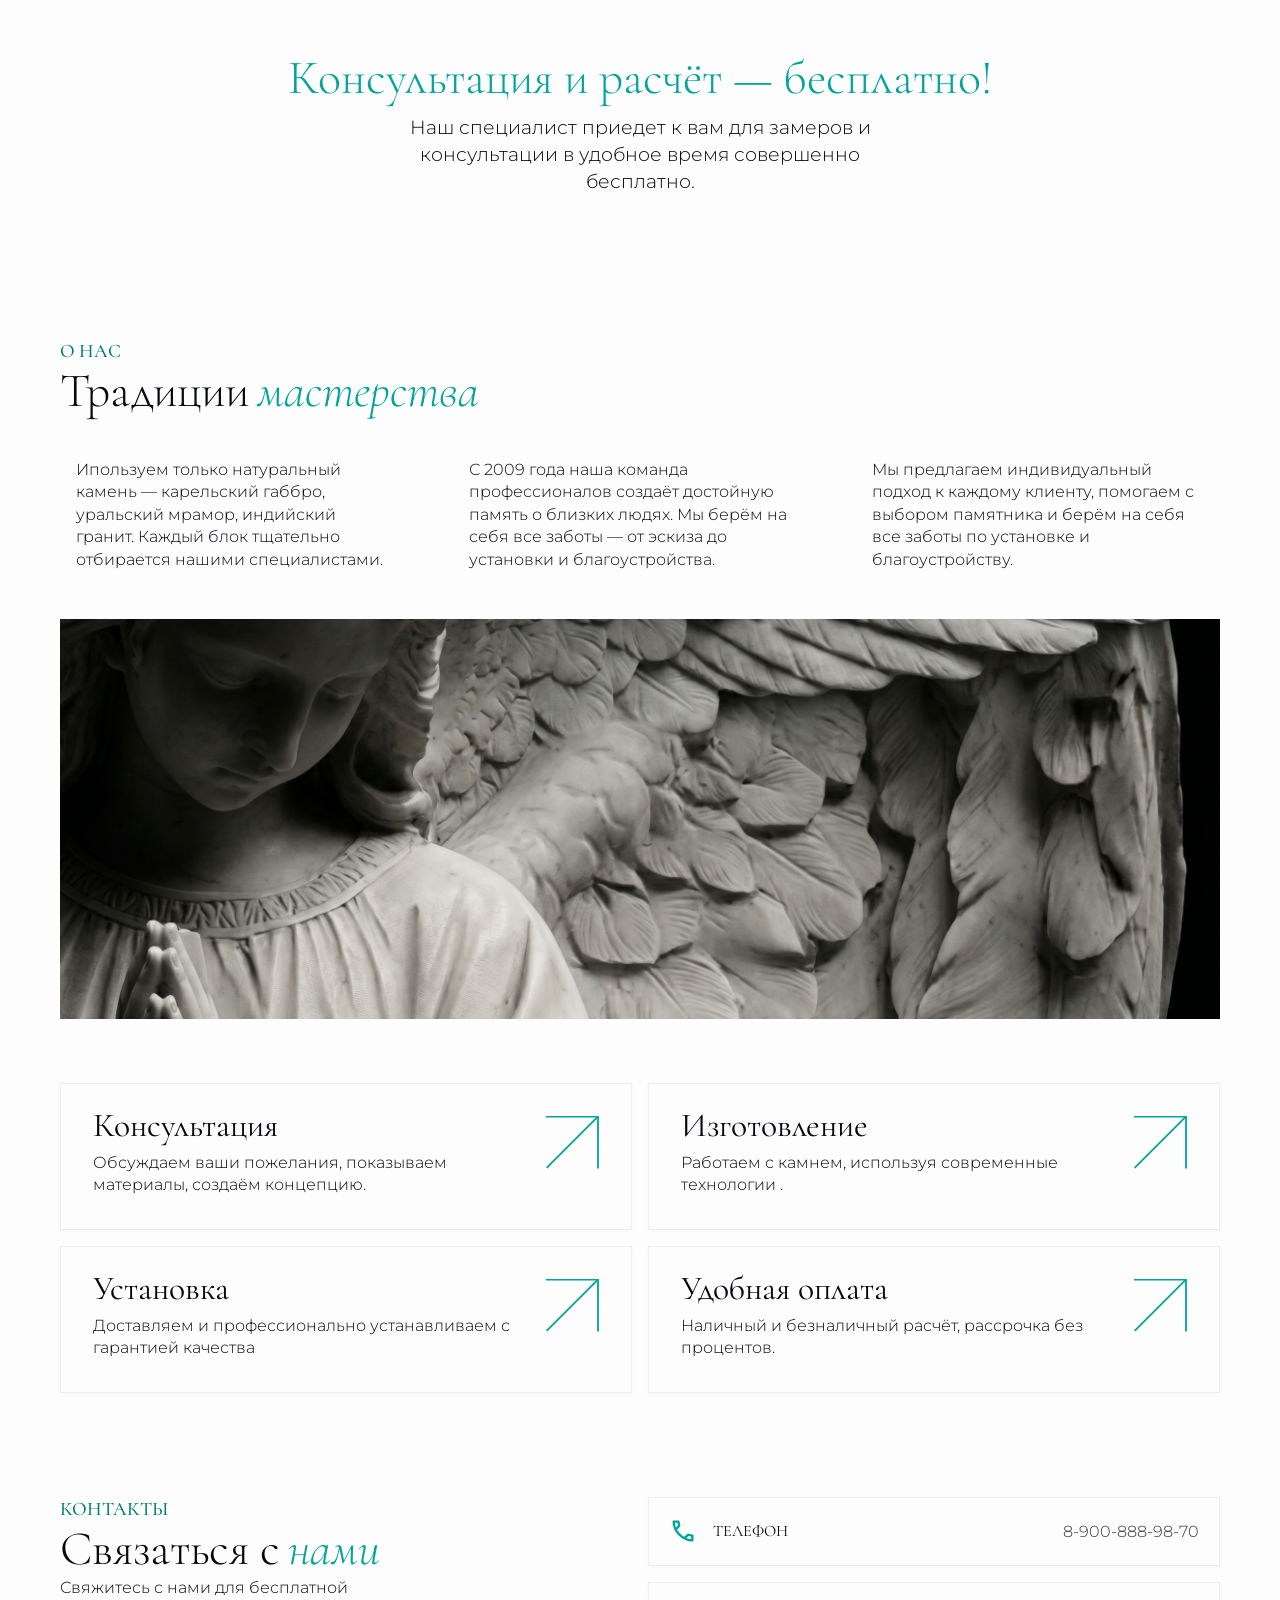
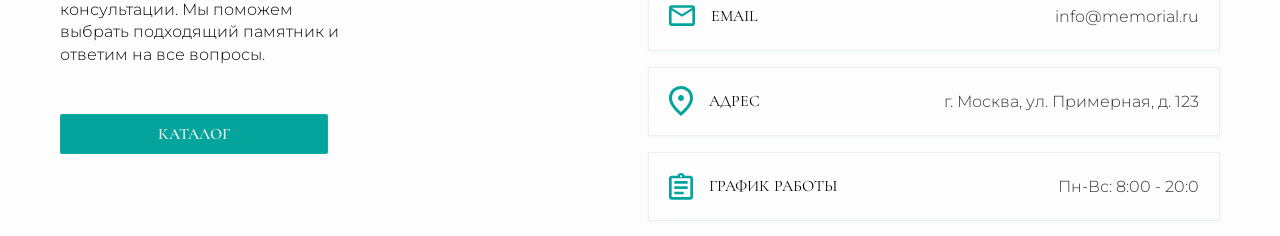
==== commit 21c4f426: "29.04" ====
--- a/index.html
+++ b/index.html
@@ -115,7 +115,7 @@
 
     <section class="section-hero">
 <div class="hero-content">
-    <div class="teitel-hero "data-aos="fade-up">  <svg   xmlns="http://www.w3.org/2000/svg" width="660" height="140" viewBox="0 0 861 126" fill="none">
+    <div class="teitel-hero "data-aos="fade-up">   <svg   xmlns="http://www.w3.org/2000/svg" width="660" height="140" viewBox="0 0 861 126" fill="none">
   <path d="M90.9399 120.658C91.1184 120.658 91.2078 121.034 91.2078 121.786C91.2078 122.537 91.1184 122.913 90.9399 122.913C88.7077 122.913 86.2077 122.851 83.4397 122.725C80.6717 122.6 77.77 122.537 74.7341 122.537C71.4304 122.537 68.35 122.6 65.4928 122.725C62.6356 122.851 60.0462 122.913 57.7247 122.913C57.5462 122.913 57.4569 122.537 57.4569 121.786C57.4569 121.034 57.5462 120.658 57.7247 120.658C61.0284 120.658 63.4392 120.345 64.9571 119.718C66.5643 119.092 67.6357 117.839 68.1714 115.959C68.7072 114.08 68.975 111.323 68.975 107.69V21.9891C68.975 18.105 68.8411 15.3485 68.5732 13.7197C68.3054 12.0908 67.5018 11.1511 66.1625 10.9006C64.9125 10.5247 62.7696 10.3367 59.7337 10.3367H32.2776C28.9739 10.3367 26.6079 10.5247 25.1792 10.9006C23.8399 11.2764 22.9917 12.2788 22.6345 13.9076C22.3667 15.4111 22.2327 18.105 22.2327 21.9891V107.69C22.2327 111.323 22.5006 114.08 23.0363 115.959C23.572 117.839 24.6435 119.092 26.2507 119.718C27.8579 120.345 30.2687 120.658 33.483 120.658C33.7509 120.658 33.8848 121.034 33.8848 121.786C33.8848 122.537 33.7509 122.913 33.483 122.913C31.1616 122.913 28.5721 122.851 25.715 122.725C22.947 122.6 19.9113 122.537 16.6076 122.537C13.5717 122.537 10.6253 122.6 7.76806 122.725C5.00014 122.851 2.50007 122.913 0.267864 122.913C0.089288 122.913 0 122.537 0 121.786C0 121.034 0.089288 120.658 0.267864 120.658C3.48223 120.658 5.89301 120.345 7.50019 119.718C9.19667 119.092 10.3128 117.839 10.8485 115.959C11.3842 114.08 11.6521 111.323 11.6521 107.69V22.9288C11.6521 17.5411 10.9824 13.657 9.64311 11.2764C8.30379 8.89586 5.268 7.70557 0.535728 7.70557C0.267864 7.70557 0.133932 7.32969 0.133932 6.57793C0.133932 5.82617 0.267864 5.45028 0.535728 5.45028C2.05363 5.45028 5.08942 5.51294 9.64311 5.63823C14.2861 5.76353 19.7773 5.88881 26.1168 6.01411C32.5455 6.01411 39.2421 6.01411 46.2066 6.01411C51.7424 6.01411 57.0105 6.01411 62.0106 6.01411C67.1 5.88881 71.6983 5.82617 75.8056 5.82617C80.0021 5.70087 83.4397 5.63823 86.1183 5.63823C88.797 5.51294 90.4042 5.45028 90.9399 5.45028C91.1184 5.45028 91.2078 5.82617 91.2078 6.57793C91.2078 7.32969 91.1184 7.70557 90.9399 7.70557C86.1183 7.70557 82.9933 8.89586 81.5646 11.2764C80.2253 13.657 79.5557 17.5411 79.5557 22.9288V107.69C79.5557 111.323 79.8235 114.08 80.3593 115.959C80.9843 117.839 82.1004 119.092 83.7076 119.718C85.3148 120.345 87.7255 120.658 90.9399 120.658ZM120.558 73.8607L122.165 69.726H158.594L159.532 73.8607H120.558ZM189.801 120.658C190.247 120.658 190.47 121.034 190.47 121.786C190.47 122.537 190.247 122.913 189.801 122.913C187.212 122.913 184.533 122.788 181.765 122.537C179.086 122.287 176.452 122.161 173.863 122.161C171.006 122.161 168.505 122.287 166.363 122.537C164.309 122.788 161.987 122.913 159.398 122.913C159.04 122.913 158.862 122.537 158.862 121.786C158.862 121.034 159.04 120.658 159.398 120.658C163.774 120.658 166.452 119.718 167.434 117.839C168.416 115.834 167.926 111.95 165.961 106.187L137.165 22.177L141.451 13.1559L115.334 98.1051C113.013 105.748 112.879 111.449 114.933 115.208C116.986 118.841 120.826 120.658 126.451 120.658C126.897 120.658 127.12 121.034 127.12 121.786C127.12 122.537 126.897 122.913 126.451 122.913C123.772 122.913 121.317 122.788 119.085 122.537C116.852 122.287 114.04 122.161 110.647 122.161C107.343 122.161 104.664 122.287 102.611 122.537C100.646 122.788 98.2357 122.913 95.3785 122.913C95.0213 122.913 94.8428 122.537 94.8428 121.786C94.8428 121.034 95.0213 120.658 95.3785 120.658C97.7893 120.658 99.8875 120.032 101.673 118.779C103.459 117.4 105.156 114.957 106.763 111.449C108.459 107.941 110.29 102.929 112.254 96.4136L140.782 4.1347C140.871 3.75882 141.183 3.57088 141.719 3.57088C142.255 3.44558 142.567 3.63352 142.657 4.1347L174.8 97.1654C176.943 103.305 178.774 108.128 180.291 111.637C181.899 115.02 183.462 117.4 184.979 118.779C186.497 120.032 188.104 120.658 189.801 120.658ZM206.013 101.488L207.352 9.77292L210.701 10.1488L209.361 101.488C209.273 108.003 210.077 112.827 211.772 115.959C213.559 119.092 216.505 120.658 220.612 120.658C220.88 120.658 221.014 121.034 221.014 121.786C221.014 122.537 220.88 122.913 220.612 122.913C218.648 122.913 216.639 122.851 214.585 122.725C212.532 122.6 210.211 122.537 207.62 122.537C205.21 122.537 202.933 122.6 200.79 122.725C198.647 122.851 196.638 122.913 194.763 122.913C194.585 122.913 194.495 122.537 194.495 121.786C194.495 121.034 194.585 120.658 194.763 120.658C198.513 120.658 201.281 119.092 203.067 115.959C204.942 112.827 205.925 108.003 206.013 101.488ZM299.766 120.658C299.945 120.658 300.033 121.034 300.033 121.786C300.033 122.537 299.945 122.913 299.766 122.913C297.534 122.913 295.034 122.851 292.265 122.725C289.498 122.6 286.552 122.537 283.426 122.537C280.479 122.537 277.712 122.6 275.122 122.725C272.533 122.851 270.212 122.913 268.158 122.913C267.89 122.913 267.756 122.537 267.756 121.786C267.756 121.034 267.89 120.658 268.158 120.658C272.533 120.658 275.346 119.844 276.595 118.215C277.846 116.586 278.336 113.078 278.069 107.69L275.39 19.17L280.613 8.64528L245.925 121.598C245.837 122.099 245.479 122.349 244.853 122.349C244.318 122.349 243.961 122.099 243.782 121.598L208.826 21.0494C205.701 12.1535 201.326 7.70557 195.7 7.70557C195.522 7.70557 195.433 7.32969 195.433 6.57793C195.433 5.82617 195.522 5.45028 195.7 5.45028C197.308 5.45028 198.96 5.51294 200.656 5.63823C202.443 5.76353 203.96 5.82617 205.21 5.82617C206.906 5.82617 208.424 5.76353 209.763 5.63823C211.192 5.51294 212.264 5.45028 212.978 5.45028C214.229 5.45028 215.21 6.07677 215.924 7.32969C216.639 8.45734 217.711 11.0885 219.139 15.2232L249.541 101.864L244.586 113.892L276.863 10.1488C277.311 8.64528 277.846 7.51763 278.47 6.76587C279.186 5.88881 279.989 5.45028 280.881 5.45028C281.507 5.45028 282.266 5.51294 283.158 5.63823C284.141 5.76353 285.257 5.82617 286.506 5.82617C289.007 5.82617 291.106 5.76353 292.801 5.63823C294.498 5.51294 296.239 5.45028 298.025 5.45028C298.204 5.45028 298.292 5.82617 298.292 6.57793C298.292 7.32969 298.204 7.70557 298.025 7.70557C293.739 7.70557 290.614 8.70792 288.649 10.7126C286.686 12.592 285.748 16.1003 285.837 21.2373L288.649 107.69C288.829 111.323 289.185 114.08 289.721 115.959C290.256 117.839 291.284 119.092 292.801 119.718C294.32 120.345 296.641 120.658 299.766 120.658ZM378.893 120.658C379.071 120.658 379.161 121.034 379.161 121.786C379.161 122.537 379.071 122.913 378.893 122.913C376.66 122.913 374.115 122.851 371.259 122.725C368.49 122.6 365.499 122.537 362.285 122.537C359.16 122.537 356.214 122.6 353.446 122.725C350.767 122.851 348.312 122.913 346.079 122.913C345.901 122.913 345.811 122.537 345.811 121.786C345.811 121.034 345.901 120.658 346.079 120.658C349.294 120.658 351.66 120.345 353.178 119.718C354.695 119.092 355.678 117.839 356.124 115.959C356.66 114.08 356.928 111.323 356.928 107.69V61.0807L360.276 62.0204C357.865 62.0204 355.678 62.3337 353.713 62.9601C351.749 63.5866 349.829 64.9021 347.954 66.9069C346.169 68.7863 344.248 71.668 342.195 75.5522C340.142 79.4363 337.776 84.6987 335.097 91.3392C331.704 99.6086 328.98 105.936 326.927 110.321C324.874 114.706 323.267 117.776 322.105 119.53C321.034 121.284 320.141 122.287 319.427 122.537C318.801 122.788 318.088 122.913 317.284 122.913H302.284C302.016 122.913 301.882 122.537 301.882 121.786C301.882 121.034 302.016 120.658 302.284 120.658C305.408 120.533 308.087 119.28 310.319 116.899C312.64 114.393 314.917 110.697 317.15 105.811C319.471 100.924 322.195 94.8475 325.32 87.5804C328.088 80.8145 330.721 75.6148 333.222 71.9813C335.722 68.3478 338.401 65.7167 341.258 64.0878C344.115 62.4589 347.285 61.4566 350.767 61.0807L351.704 62.3963C341.704 62.271 334.115 59.6398 328.936 54.5028C323.847 49.3658 321.302 42.4746 321.302 33.8293C321.302 28.0658 322.418 23.0541 324.65 18.7941C326.883 14.4088 329.918 11.0258 333.758 8.64528C337.597 6.13941 341.972 4.88646 346.883 4.88646C348.758 4.88646 351.213 5.0744 354.249 5.45028C357.374 5.82617 360.052 6.01411 362.285 6.01411C365.499 6.01411 368.49 5.95147 371.259 5.82617C374.027 5.57558 376.572 5.45028 378.893 5.45028C379.071 5.45028 379.161 5.82617 379.161 6.57793C379.161 7.32969 379.071 7.70557 378.893 7.70557C375.589 7.70557 373.134 8.08145 371.526 8.83322C369.919 9.45968 368.848 10.7126 368.312 12.592C367.776 14.3461 367.508 17.04 367.508 20.6735V107.69C367.508 111.323 367.776 114.08 368.312 115.959C368.848 117.839 369.919 119.092 371.526 119.718C373.134 120.345 375.589 120.658 378.893 120.658ZM332.284 29.1308C332.284 37.9014 333.981 45.1058 337.374 50.744C340.856 56.2569 346.035 59.0134 352.91 59.0134C354.159 59.0134 355.499 58.9508 356.928 58.8254C358.445 58.5749 359.651 58.2616 360.544 57.8857L356.928 59.5772V21.0494C356.928 17.4158 356.392 14.5967 355.321 12.592C354.339 10.5873 353.088 9.2091 351.571 8.45734C350.053 7.70557 348.4 7.32969 346.615 7.32969C337.062 7.32969 332.284 14.5967 332.284 29.1308ZM410.171 9.2091C404.636 9.2091 400.304 11.4017 397.18 15.787C394.055 20.0471 391.733 26.9381 390.215 36.4605C390.126 36.711 389.814 36.8364 389.278 36.8364C388.832 36.8364 388.608 36.6484 388.608 36.2726C388.786 34.6437 388.966 32.3258 389.144 29.3188C389.412 26.3117 389.635 23.0541 389.814 19.5458C389.992 16.0376 390.126 12.6547 390.215 9.39704C390.393 6.13939 390.483 3.44558 390.483 1.31559C390.483 0.689122 390.751 0.375887 391.287 0.375887C391.823 0.375887 392.09 0.689122 392.09 1.31559C392.09 2.56853 392.536 3.50824 393.43 4.1347C394.323 4.63588 395.349 5.01176 396.51 5.26234C397.671 5.38764 398.653 5.45028 399.457 5.45028C407.135 5.82617 416.108 6.01411 426.377 6.01411C432.628 6.01411 437.627 5.95147 441.377 5.82617C445.128 5.57558 448.744 5.45028 452.226 5.45028C455.262 5.45028 457.583 5.1997 459.19 4.69852C460.887 4.07206 461.959 2.75647 462.405 0.751765C462.494 0.250589 462.762 0 463.208 0C463.744 0 464.012 0.250589 464.012 0.751765C463.834 2.63117 463.654 5.26234 463.476 8.64528C463.386 12.0282 463.253 15.5364 463.074 19.17C462.985 22.8034 462.896 26.1863 462.807 29.3188C462.717 32.4512 462.673 34.769 462.673 36.2726C462.673 36.6484 462.405 36.8364 461.869 36.8364C461.423 36.8364 461.199 36.6484 461.199 36.2726C460.574 26.4996 458.789 19.5458 455.842 15.4111C452.896 11.2764 448.52 9.2091 442.717 9.2091C439.592 9.2091 437.225 9.52234 435.618 10.1488C434.101 10.65 433.074 11.715 432.538 13.3438C432.092 14.9726 431.868 17.5411 431.868 21.0494V107.69C431.868 111.323 432.136 114.08 432.672 115.959C433.297 117.839 434.457 119.092 436.154 119.718C437.939 120.345 440.664 120.658 444.324 120.658C444.502 120.658 444.592 121.034 444.592 121.786C444.592 122.537 444.502 122.913 444.324 122.913C441.913 122.913 439.19 122.851 436.154 122.725C433.208 122.6 429.949 122.537 426.377 122.537C422.984 122.537 419.77 122.6 416.734 122.725C413.787 122.851 411.065 122.913 408.564 122.913C408.296 122.913 408.162 122.537 408.162 121.786C408.162 121.034 408.296 120.658 408.564 120.658C412.046 120.658 414.681 120.345 416.466 119.718C418.341 119.092 419.591 117.839 420.216 115.959C420.842 114.08 421.154 111.323 421.154 107.69V20.6735C421.154 17.2905 420.886 14.7847 420.35 13.1559C419.814 11.4017 418.743 10.3367 417.136 9.96086C415.528 9.45968 413.207 9.2091 410.171 9.2091ZM544.066 21.0494C544.066 17.4158 543.798 14.6594 543.262 12.78C542.816 10.9006 541.745 9.58498 540.048 8.83322C538.441 8.08145 535.94 7.70557 532.548 7.70557C532.28 7.70557 532.146 7.32969 532.146 6.57793C532.146 5.82617 532.28 5.45028 532.548 5.45028C534.691 5.45028 537.146 5.57558 539.914 5.82617C542.771 5.95147 545.941 6.01411 549.423 6.01411C552.459 6.01411 555.406 5.95147 558.263 5.82617C561.209 5.57558 563.754 5.45028 565.897 5.45028C566.165 5.45028 566.299 5.82617 566.299 6.57793C566.299 7.32969 566.165 7.70557 565.897 7.70557C562.772 7.70557 560.361 8.08145 558.664 8.83322C557.057 9.45968 555.986 10.7126 555.45 12.592C554.914 14.3461 554.646 17.04 554.646 20.6735V107.69C554.646 111.323 554.914 114.08 555.45 115.959C555.986 117.839 557.057 119.092 558.664 119.718C560.361 120.345 562.772 120.658 565.897 120.658C566.165 120.658 566.299 121.034 566.299 121.786C566.299 122.537 566.165 122.913 565.897 122.913C563.754 122.913 561.209 122.851 558.263 122.725C555.406 122.6 552.459 122.537 549.423 122.537C545.941 122.537 542.771 122.6 539.914 122.725C537.146 122.851 534.691 122.913 532.548 122.913C532.28 122.913 532.146 122.537 532.146 121.786C532.146 121.034 532.28 120.658 532.548 120.658C535.94 120.658 538.441 120.345 540.048 119.718C541.745 119.092 542.816 117.839 543.262 115.959C543.798 114.08 544.066 111.323 544.066 107.69V21.0494ZM489.555 63.8998V59.5772H548.753V63.8998H489.555ZM484.6 107.69V20.6735C484.6 17.04 484.332 14.3461 483.796 12.592C483.261 10.7126 482.189 9.45968 480.582 8.83322C478.975 8.08145 476.608 7.70557 473.484 7.70557C473.216 7.70557 473.082 7.32969 473.082 6.57793C473.082 5.82617 473.216 5.45028 473.484 5.45028C475.716 5.45028 478.215 5.57558 480.984 5.82617C483.752 5.95147 486.653 6.01411 489.689 6.01411C493.261 6.01411 496.43 5.95147 499.199 5.82617C502.055 5.57558 504.6 5.45028 506.833 5.45028C507.011 5.45028 507.101 5.82617 507.101 6.57793C507.101 7.32969 507.011 7.70557 506.833 7.70557C503.529 7.70557 501.029 8.08145 499.332 8.83322C497.725 9.58498 496.61 10.9006 495.984 12.78C495.448 14.6594 495.181 17.4158 495.181 21.0494V107.69C495.181 111.323 495.448 114.08 495.984 115.959C496.52 117.839 497.636 119.092 499.332 119.718C501.029 120.345 503.529 120.658 506.833 120.658C507.011 120.658 507.101 121.034 507.101 121.786C507.101 122.537 507.011 122.913 506.833 122.913C504.512 122.913 501.967 122.851 499.199 122.725C496.43 122.6 493.261 122.537 489.689 122.537C486.653 122.537 483.707 122.6 480.85 122.725C477.993 122.851 475.448 122.913 473.216 122.913C473.038 122.913 472.948 122.537 472.948 121.786C472.948 121.034 473.038 120.658 473.216 120.658C476.43 120.658 478.841 120.345 480.448 119.718C482.145 119.092 483.261 117.839 483.796 115.959C484.332 114.08 484.6 111.323 484.6 107.69ZM594.122 110.697L653.587 4.51058C653.855 4.0094 654.435 3.75882 655.329 3.75882C655.775 3.75882 656.222 3.88412 656.668 4.1347C657.204 4.38528 657.471 4.69852 657.471 5.0744V107.69C657.471 111.323 657.739 114.08 658.275 115.959C658.811 117.839 659.882 119.092 661.489 119.718C663.186 120.345 665.597 120.658 668.722 120.658C668.99 120.658 669.124 121.034 669.124 121.786C669.124 122.537 668.99 122.913 668.722 122.913C666.579 122.913 664.034 122.851 661.088 122.725C658.231 122.6 655.284 122.537 652.248 122.537C648.676 122.537 645.507 122.6 642.739 122.725C639.971 122.851 637.516 122.913 635.373 122.913C635.105 122.913 634.971 122.537 634.971 121.786C634.971 121.034 635.105 120.658 635.373 120.658C638.765 120.658 641.266 120.345 642.873 119.718C644.48 119.092 645.551 117.839 646.087 115.959C646.623 114.08 646.891 111.323 646.891 107.69V18.6061H649.971L590.505 124.793C590.237 125.169 589.658 125.356 588.764 125.356C588.229 125.356 587.737 125.231 587.291 124.981C586.845 124.855 586.621 124.542 586.621 124.041V20.6735C586.621 17.04 586.354 14.3461 585.818 12.592C585.282 10.7126 584.166 9.45968 582.469 8.83322C580.862 8.08145 578.452 7.70557 575.237 7.70557C575.059 7.70557 574.969 7.32969 574.969 6.57793C574.969 5.82617 575.059 5.45028 575.237 5.45028C577.47 5.45028 580.015 5.57558 582.871 5.82617C585.818 5.95147 588.809 6.01411 591.845 6.01411C595.417 6.01411 598.586 5.95147 601.354 5.82617C604.122 5.57558 606.577 5.45028 608.72 5.45028C608.988 5.45028 609.122 5.82617 609.122 6.57793C609.122 7.32969 608.988 7.70557 608.72 7.70557C605.416 7.70557 602.917 8.08145 601.22 8.83322C599.613 9.45968 598.541 10.7126 598.006 12.592C597.47 14.3461 597.202 17.04 597.202 20.6735V110.697H594.122ZM743.4 122.913C742.596 122.913 741.837 122.725 741.123 122.349C740.409 121.974 739.471 120.846 738.31 118.966C737.149 117.087 735.453 114.017 733.221 109.757C730.988 105.372 727.908 99.2327 723.98 91.3392C721.211 85.701 718.89 81.065 717.015 77.4316C715.14 73.7981 713.443 71.0416 711.926 69.1622C710.408 67.1574 708.801 65.7793 707.104 65.0275C705.407 64.1504 703.31 63.7119 700.809 63.7119C699.916 63.7119 698.978 63.7745 697.997 63.8998C697.103 64.0252 696.122 64.1504 695.05 64.2757L694.916 60.8928C700.809 60.5169 705.363 60.329 708.577 60.329C711.614 60.329 714.158 60.7049 716.211 61.4566C718.265 62.083 720.095 63.3986 721.703 65.4034C723.4 67.2828 725.185 70.0393 727.06 73.6728C729.025 77.1811 731.48 81.8168 734.426 87.5804C737.998 94.5968 741.167 100.548 743.935 105.435C746.704 110.321 749.471 114.08 752.239 116.711C755.007 119.217 758.088 120.533 761.48 120.658C761.659 120.658 761.748 121.034 761.748 121.786C761.748 122.537 761.659 122.913 761.48 122.913H743.4ZM677.639 122.913C677.461 122.913 677.371 122.537 677.371 121.786C677.371 121.034 677.461 120.658 677.639 120.658C680.853 120.658 683.264 120.345 684.871 119.718C686.568 119.092 687.684 117.839 688.22 115.959C688.755 114.08 689.023 111.323 689.023 107.69V20.6735C689.023 17.04 688.755 14.3461 688.22 12.592C687.684 10.7126 686.612 9.45968 685.005 8.83322C683.398 8.08145 680.987 7.70557 677.773 7.70557C677.595 7.70557 677.505 7.32969 677.505 6.57793C677.505 5.82617 677.595 5.45028 677.773 5.45028C680.006 5.45028 682.461 5.57558 685.139 5.82617C687.908 5.95147 690.809 6.01411 693.845 6.01411C697.237 6.01411 700.363 5.95147 703.22 5.82617C706.077 5.57558 708.577 5.45028 710.72 5.45028C710.988 5.45028 711.122 5.82617 711.122 6.57793C711.122 7.32969 710.988 7.70557 710.72 7.70557C707.596 7.70557 705.229 8.08145 703.622 8.83322C702.015 9.58498 700.943 10.9006 700.407 12.78C699.872 14.6594 699.604 17.4158 699.604 21.0494V107.69C699.604 111.323 699.828 114.08 700.274 115.959C700.809 117.839 701.881 119.092 703.488 119.718C705.185 120.345 707.596 120.658 710.72 120.658C710.988 120.658 711.122 121.034 711.122 121.786C711.122 122.537 710.988 122.913 710.72 122.913C708.488 122.913 705.943 122.851 703.086 122.725C700.318 122.6 697.237 122.537 693.845 122.537C690.809 122.537 687.908 122.6 685.139 122.725C682.371 122.851 679.872 122.913 677.639 122.913ZM712.06 63.336L709.649 61.6446L725.855 30.0705C729.962 22.0517 731.882 16.3508 731.614 12.9679C731.436 9.45968 729.337 7.70557 725.319 7.70557C725.141 7.70557 725.051 7.32969 725.051 6.57793C725.051 5.82617 725.141 5.45028 725.319 5.45028C727.462 5.45028 729.694 5.57558 732.015 5.82617C734.426 5.95147 737.417 6.01411 740.989 6.01411C744.739 6.01411 747.686 5.95147 749.828 5.82617C751.971 5.57558 754.024 5.45028 755.989 5.45028C756.257 5.45028 756.391 5.82617 756.391 6.57793C756.391 7.32969 756.257 7.70557 755.989 7.70557C752.953 7.70557 750.052 8.51998 747.284 10.1488C744.605 11.6523 741.926 13.9703 739.248 17.1026C736.659 20.235 734.069 24.119 731.48 28.7549L712.06 63.336ZM785.342 110.697L844.808 4.51058C845.076 4.0094 845.655 3.75882 846.549 3.75882C846.995 3.75882 847.441 3.88412 847.888 4.1347C848.424 4.38528 848.692 4.69852 848.692 5.0744V107.69C848.692 111.323 848.96 114.08 849.495 115.959C850.031 117.839 851.102 119.092 852.71 119.718C854.405 120.345 856.816 120.658 859.942 120.658C860.21 120.658 860.344 121.034 860.344 121.786C860.344 122.537 860.21 122.913 859.942 122.913C857.799 122.913 855.254 122.851 852.308 122.725C849.45 122.6 846.503 122.537 843.468 122.537C839.896 122.537 836.726 122.6 833.959 122.725C831.191 122.851 828.736 122.913 826.593 122.913C826.325 122.913 826.191 122.537 826.191 121.786C826.191 121.034 826.325 120.658 826.593 120.658C829.985 120.658 832.486 120.345 834.093 119.718C835.7 119.092 836.772 117.839 837.307 115.959C837.843 114.08 838.111 111.323 838.111 107.69V18.6061H841.192L781.726 124.793C781.458 125.169 780.877 125.356 779.985 125.356C779.449 125.356 778.957 125.231 778.511 124.981C778.064 124.855 777.842 124.542 777.842 124.041V20.6735C777.842 17.04 777.574 14.3461 777.038 12.592C776.502 10.7126 775.385 9.45968 773.69 8.83322C772.082 8.08145 769.672 7.70557 766.457 7.70557C766.278 7.70557 766.19 7.32969 766.19 6.57793C766.19 5.82617 766.278 5.45028 766.457 5.45028C768.689 5.45028 771.233 5.57558 774.092 5.82617C777.038 5.95147 780.029 6.01411 783.065 6.01411C786.636 6.01411 789.806 5.95147 792.574 5.82617C795.341 5.57558 797.798 5.45028 799.94 5.45028C800.208 5.45028 800.342 5.82617 800.342 6.57793C800.342 7.32969 800.208 7.70557 799.94 7.70557C796.636 7.70557 794.136 8.08145 792.44 8.83322C790.833 9.45968 789.762 10.7126 789.226 12.592C788.69 14.3461 788.422 17.04 788.422 20.6735V110.697H785.342Z" fill="#EBEFEE"/>
 </svg> 
          <div class="phone-icon ">
@@ -187,7 +187,7 @@
     </div>
   </section>
 
-  <section id="servis" class="section-servis"data-aos="fade-up">
+  <section id="servis" class="section-servis">
 <div class="container-servis">
   <div class="block-left">
     <h2 class="h2">Что мы делаем</h2>
@@ -251,7 +251,7 @@
 
   <section id="about" class="section-about">
     <div class=" container-about">
-      <div class="block-left"data-aos="fade-up">
+      <div class="block-left">
            <h2 class="h2">О нас</h2>
            <div class="number about-columm">
            <span class="big-sevis">Традиции</span>
@@ -327,18 +327,47 @@
 </div>
 <p class="p1 contact-p">Свяжитесь с нами для бесплатной консультации. Мы поможем выбрать подходящий памятник и ответим на все вопросы.</p>
       </div>
-      <button class="btn primary">Каталог </button>
+      <button class="btn primary btn-contact">Каталог </button>
 </div>
       <div class="right-el-grid">
        <ul class=contact-ul>
-       <li class="contact-li">
+            <li class="contact-li"data-aos="fade-up"data-aos-delay="0">
+                <div class="icon-teitel">
+          <svg xmlns="http://www.w3.org/2000/svg" width="28" height="28" viewBox="0 0 24 24" fill="none">
+  <path d="M19.95 21C17.8667 21 15.8083 20.5458 13.775 19.6375C11.7417 18.7292 9.89167 17.4417 8.225 15.775C6.55833 14.1083 5.27083 12.2583 4.3625 10.225C3.45417 8.19167 3 6.13333 3 4.05C3 3.75 3.1 3.5 3.3 3.3C3.5 3.1 3.75 3 4.05 3H8.1C8.33333 3 8.54167 3.07917 8.725 3.2375C8.90833 3.39583 9.01667 3.58333 9.05 3.8L9.7 7.3C9.73333 7.56667 9.725 7.79167 9.675 7.975C9.625 8.15833 9.53333 8.31667 9.4 8.45L6.975 10.9C7.30833 11.5167 7.70417 12.1125 8.1625 12.6875C8.62083 13.2625 9.125 13.8167 9.675 14.35C10.1917 14.8667 10.7333 15.3458 11.3 15.7875C11.8667 16.2292 12.4667 16.6333 13.1 17L15.45 14.65C15.6 14.5 15.7958 14.3875 16.0375 14.3125C16.2792 14.2375 16.5167 14.2167 16.75 14.25L20.2 14.95C20.4333 15.0167 20.625 15.1375 20.775 15.3125C20.925 15.4875 21 15.6833 21 15.9V19.95C21 20.25 20.9 20.5 20.7 20.7C20.5 20.9 20.25 21 19.95 21ZM6.025 9L7.675 7.35L7.25 5H5.025C5.10833 5.68333 5.225 6.35833 5.375 7.025C5.525 7.69167 5.74167 8.35 6.025 9ZM14.975 17.95C15.625 18.2333 16.2875 18.4583 16.9625 18.625C17.6375 18.7917 18.3167 18.9 19 18.95V16.75L16.65 16.275L14.975 17.95Z" fill="#02A49B"/>
+</svg>
+<span class="contact-teitel">Телефон</span>
+        </div>
+        <div class="contact-info">8-900-888-98-70</div>
+                </li> 
+  <li class="contact-li"data-aos="fade-up"data-aos-delay="150">
         <div class="icon-teitel">
-          <svg xmlns="http://www.w3.org/2000/svg" width="24" height="24" viewBox="0 0 24 24" fill="none">
-  <path d="M19.95 21C17.8667 21 15.8083 20.5458 13.775 19.6375C11.7417 18.7292 9.89167 17.4417 8.225 15.775C6.55833 14.1083 5.27083 12.2583 4.3625 10.225C3.45417 8.19167 3 6.13333 3 4.05C3 3.75 3.1 3.5 3.3 3.3C3.5 3.1 3.75 3 4.05 3H8.1C8.33333 3 8.54167 3.07917 8.725 3.2375C8.90833 3.39583 9.01667 3.58333 9.05 3.8L9.7 7.3C9.73333 7.56667 9.725 7.79167 9.675 7.975C9.625 8.15833 9.53333 8.31667 9.4 8.45L6.975 10.9C7.30833 11.5167 7.70417 12.1125 8.1625 12.6875C8.62083 13.2625 9.125 13.8167 9.675 14.35C10.1917 14.8667 10.7333 15.3458 11.3 15.7875C11.8667 16.2292 12.4667 16.6333 13.1 17L15.45 14.65C15.6 14.5 15.7958 14.3875 16.0375 14.3125C16.2792 14.2375 16.5167 14.2167 16.75 14.25L20.2 14.95C20.4333 15.0167 20.625 15.1375 20.775 15.3125C20.925 15.4875 21 15.6833 21 15.9V19.95C21 20.25 20.9 20.5 20.7 20.7C20.5 20.9 20.25 21 19.95 21ZM6.025 9L7.675 7.35L7.25 5H5.025C5.10833 5.68333 5.225 6.35833 5.375 7.025C5.525 7.69167 5.74167 8.35 6.025 9ZM14.975 17.95C15.625 18.2333 16.2875 18.4583 16.9625 18.625C17.6375 18.7917 18.3167 18.9 19 18.95V16.75L16.65 16.275L14.975 17.95Z" fill="#C5A55A"/>
-</svg>
-<span class="contact-teitel">Телефон</span>
-        </div>
-        <div class="contact-info">8-900-888-98-70</div>
+          <svg xmlns="http://www.w3.org/2000/svg" width="26" height="26" viewBox="0 0 24 20" fill="none">
+  <path d="M2.4 19.2C1.74 19.2 1.175 18.965 0.705 18.495C0.235 18.025 0 17.46 0 16.8V2.4C0 1.74 0.235 1.175 0.705 0.705C1.175 0.235 1.74 0 2.4 0H21.6C22.26 0 22.825 0.235 23.295 0.705C23.765 1.175 24 1.74 24 2.4V16.8C24 17.46 23.765 18.025 23.295 18.495C22.825 18.965 22.26 19.2 21.6 19.2H2.4ZM12 10.8L2.4 4.8V16.8H21.6V4.8L12 10.8ZM12 8.4L21.6 2.4H2.4L12 8.4ZM2.4 4.8V2.4V16.8V4.8Z" fill="#02A49B"/>
+</svg>
+<span class="contact-teitel">Email</span>
+        </div>
+        <div class="contact-info">info@memorial.ru</div>
+
+           </li> 
+        <li class="contact-li"data-aos="fade-up"data-aos-delay="300">
+        <div class="icon-teitel">
+          <svg xmlns="http://www.w3.org/2000/svg" width="24" height="30" viewBox="0 0 24 30" fill="none">
+  <path d="M14.1188 14.1188C14.7063 13.5313 15 12.825 15 12C15 11.175 14.7063 10.4688 14.1188 9.88125C13.5313 9.29375 12.825 9 12 9C11.175 9 10.4688 9.29375 9.88125 9.88125C9.29375 10.4688 9 11.175 9 12C9 12.825 9.29375 13.5313 9.88125 14.1188C10.4688 14.7063 11.175 15 12 15C12.825 15 13.5313 14.7063 14.1188 14.1188ZM12 26.025C15.05 23.225 17.3125 20.6812 18.7875 18.3937C20.2625 16.1062 21 14.075 21 12.3C21 9.575 20.1312 7.34375 18.3937 5.60625C16.6562 3.86875 14.525 3 12 3C9.475 3 7.34375 3.86875 5.60625 5.60625C3.86875 7.34375 3 9.575 3 12.3C3 14.075 3.7375 16.1062 5.2125 18.3937C6.6875 20.6812 8.95 23.225 12 26.025ZM12 30C7.975 26.575 4.96875 23.3937 2.98125 20.4562C0.99375 17.5187 0 14.8 0 12.3C0 8.55 1.20625 5.5625 3.61875 3.3375C6.03125 1.1125 8.825 0 12 0C15.175 0 17.9688 1.1125 20.3813 3.3375C22.7938 5.5625 24 8.55 24 12.3C24 14.8 23.0062 17.5187 21.0187 20.4562C19.0312 23.3937 16.025 26.575 12 30Z" fill="#02A49B"/>
+</svg>
+<span class="contact-teitel">Адрес</span>
+        </div>
+        <div class="contact-info">г. Москва, ул. Примерная, д. 123  </div>
+
+       </li> 
+        <li class="contact-li"data-aos="fade-up"data-aos-delay="450">
+        <div class="icon-teitel">
+          <svg xmlns="http://www.w3.org/2000/svg" width="24" height="27" viewBox="0 0 24 27" fill="none">
+  <path d="M2.66667 26.6667C1.93333 26.6667 1.30556 26.4056 0.783333 25.8833C0.261111 25.3611 0 24.7333 0 24V5.33333C0 4.6 0.261111 3.97222 0.783333 3.45C1.30556 2.92778 1.93333 2.66667 2.66667 2.66667H8.26667C8.55556 1.86667 9.03889 1.22222 9.71667 0.733333C10.3944 0.244444 11.1556 0 12 0C12.8444 0 13.6056 0.244444 14.2833 0.733333C14.9611 1.22222 15.4444 1.86667 15.7333 2.66667H21.3333C22.0667 2.66667 22.6944 2.92778 23.2167 3.45C23.7389 3.97222 24 4.6 24 5.33333V24C24 24.7333 23.7389 25.3611 23.2167 25.8833C22.6944 26.4056 22.0667 26.6667 21.3333 26.6667H2.66667ZM2.66667 24H21.3333V5.33333H2.66667V24ZM5.33333 21.3333H14.6667V18.6667H5.33333V21.3333ZM5.33333 16H18.6667V13.3333H5.33333V16ZM5.33333 10.6667H18.6667V8H5.33333V10.6667ZM12.7167 4.05C12.9056 3.86111 13 3.62222 13 3.33333C13 3.04444 12.9056 2.80556 12.7167 2.61667C12.5278 2.42778 12.2889 2.33333 12 2.33333C11.7111 2.33333 11.4722 2.42778 11.2833 2.61667C11.0944 2.80556 11 3.04444 11 3.33333C11 3.62222 11.0944 3.86111 11.2833 4.05C11.4722 4.23889 11.7111 4.33333 12 4.33333C12.2889 4.33333 12.5278 4.23889 12.7167 4.05Z" fill="#02A49B"/>
+</svg>
+<span class="contact-teitel">График работы</span>
+        </div>
+        <div class="contact-info">Пн-Вс: 8:00 - 20:0</div>
 
        </li> 
        </ul>
--- a/css/style.css
+++ b/css/style.css
@@ -90,8 +90,8 @@
   color: var(--white, #fff);
   font-family: "Cormorant Garamond", serif;
   font-size: 2.5rem;
-  font-style: italic;
-  font-weight: 400;
+  font-style:normal;
+  font-weight: 100;
   line-height: 1.875rem; /* 93.75% */
   display: inline-flex;
   align-items: center;
@@ -283,11 +283,11 @@
   text-transform: uppercase;
 
   border-radius: 0.125rem;
-  border: 1px solid rgba(255, 255, 255, 0.08);
+  border: 1px solid rgba(255, 255, 255, 0.06);
 
   box-shadow:
-    0 6px 18px rgba(0, 0, 0, 0.02),
-    0 0 12px rgba(255, 255, 255, 0.02);
+    0 1px 2px rgba(0, 0, 0, 0.02),
+    0 0 2px rgba(255, 255, 255, 0.02);
 
   transition:
     box-shadow 0.3s ease,
@@ -297,9 +297,9 @@
 .primary:hover {
   background-color: var(--white);
   color: var(--assent-darck);
-  box-shadow:
-    0 10px 24px rgba(0, 0, 0, 0.35),
-    0 0 14px rgba(255, 255, 255, 0.08);
+ border: 1px solid rgba(0, 0, 0, 0.10);
+   box-shadow: 0 4px 10px rgba(0, 0, 0, 0.06);
+  transform: translateY(0px);
 
   filter: brightness(1.05);
 }
@@ -494,7 +494,7 @@
   font-family: "Cormorant Garamond";
   font-size: 2.1rem;
   font-style: normal;
-  font-weight: 500;
+  font-weight: 400;
   line-height: 1.25rem; /* 66.667% */
   width: 100%;
   flex: 1;
@@ -659,7 +659,7 @@
 }
 .left-el-grid{
   display: grid;
-  grid-template-rows: 1fr 1fr 1fr;
+  grid-template-rows: 1fr 1fr ;
   text-align: left;
   
 }
@@ -670,21 +670,39 @@
 }
 .right-el-grid{
   display: grid;
+  all: unset;
  
 }
 ul.contact-ul{
   display: grid;
    grid-template-rows: 1fr 1fr 1fr 1fr ;
 grid-template-columns: none;
+
+
 }
 .contact-li{
   display: flex;
   flex-direction: row;
   justify-content: space-between;
   padding: 1.25rem;
-  border: 1px solid rgba(0, 0, 0, 0.06);
-  align-items: center;
-}
+ 
+   border: 1px solid rgba(0, 0, 0, 0.06);
+  box-shadow: 0 1px 4px rgba(2, 164, 155, 0.06);
+ transition: box-shadow 0.2s ease, transform 0.2s ease;
+  align-items: center;
+  height: 4.3125rem;
+  gap: 0;
+}
+
+.contact-li:hover{
+  box-shadow: 0 4px 10px rgba(0, 0, 0, 0.06);
+  transform: translateY(0px);
+}
+.contact-li:hover .contact-teitel{
+ color: var(--assent-darck);
+ font-size: 1.2rem;
+}
+
 .icon-teitel{
 display: flex;
 flex-direction: row;
@@ -693,8 +711,25 @@
 }
 .contact-teitel{
   color: var(--text-dark);
-}
-
+  font-family: "Cormorant Garamond";
+font-size: 1rem;
+font-style: normal;
+font-weight: 400;
+line-height: normal;
+text-transform: uppercase;
+}
+.contact-info{
+  color: var(--grey-600);
+font-family: Montserrat;
+font-size: 1rem;
+font-style: normal;
+font-weight: 300;
+line-height: normal;
+}
+.contact-li:hover .contact-info{
+  font-size: 1.1rem;
+  font-weight: 400;
+}
 
 /*----------------------------------------------------------------------------------------*/
 
@@ -724,10 +759,15 @@
     ul {
     grid-template-columns: repeat(2, 2fr);
   }
-
+.container-contact-grid{
+  grid-template-columns: 1fr;
+}
 }
 
 @media (max-width: 900px) {
+   .main-container {
+    gap: 2rem;
+  }
   .header-nav {
     display: none;
   }
@@ -820,8 +860,8 @@
     color: var(--white);
     font-family: "Cormorant Garamond", serif;
     font-size: 1.5rem;
-    font-style: italic;
-    font-weight: 300;
+    font-style: normal;
+    font-weight: 100;
     line-height: 120%; /* 7.5rem */
   }
 
@@ -846,14 +886,19 @@
    .block-middle{ 
     gap: 0rem;
     }
+    .left-el-grid{
+      height: 280px;
+    }
+     .btn-contact{
+      margin-bottom: 0;
+      margin-top: 2rem;
+     }
 }
  
 
 @media (max-width: 745px) {
  
-  .main-container {
-    gap: 2rem;
-  }
+ 
   .mobile-menu {
     position: fixed;
     top: 0;
@@ -965,12 +1010,26 @@
  .h3{
   font-size: 26px;
  }
+ .container-contact-grid{
+  padding: 0 1rem;
+}
 }
 
 @media (max-width: 554px) {
     .flex-container {
 flex-direction: column;
     }
+    .contact-teitel{
+  
+font-size: 0.75rem;
+
+}
+.contact-info{
+
+font-size: 0.75rem;
+
+}
+
 }
 
 @media (max-width: 414px) {
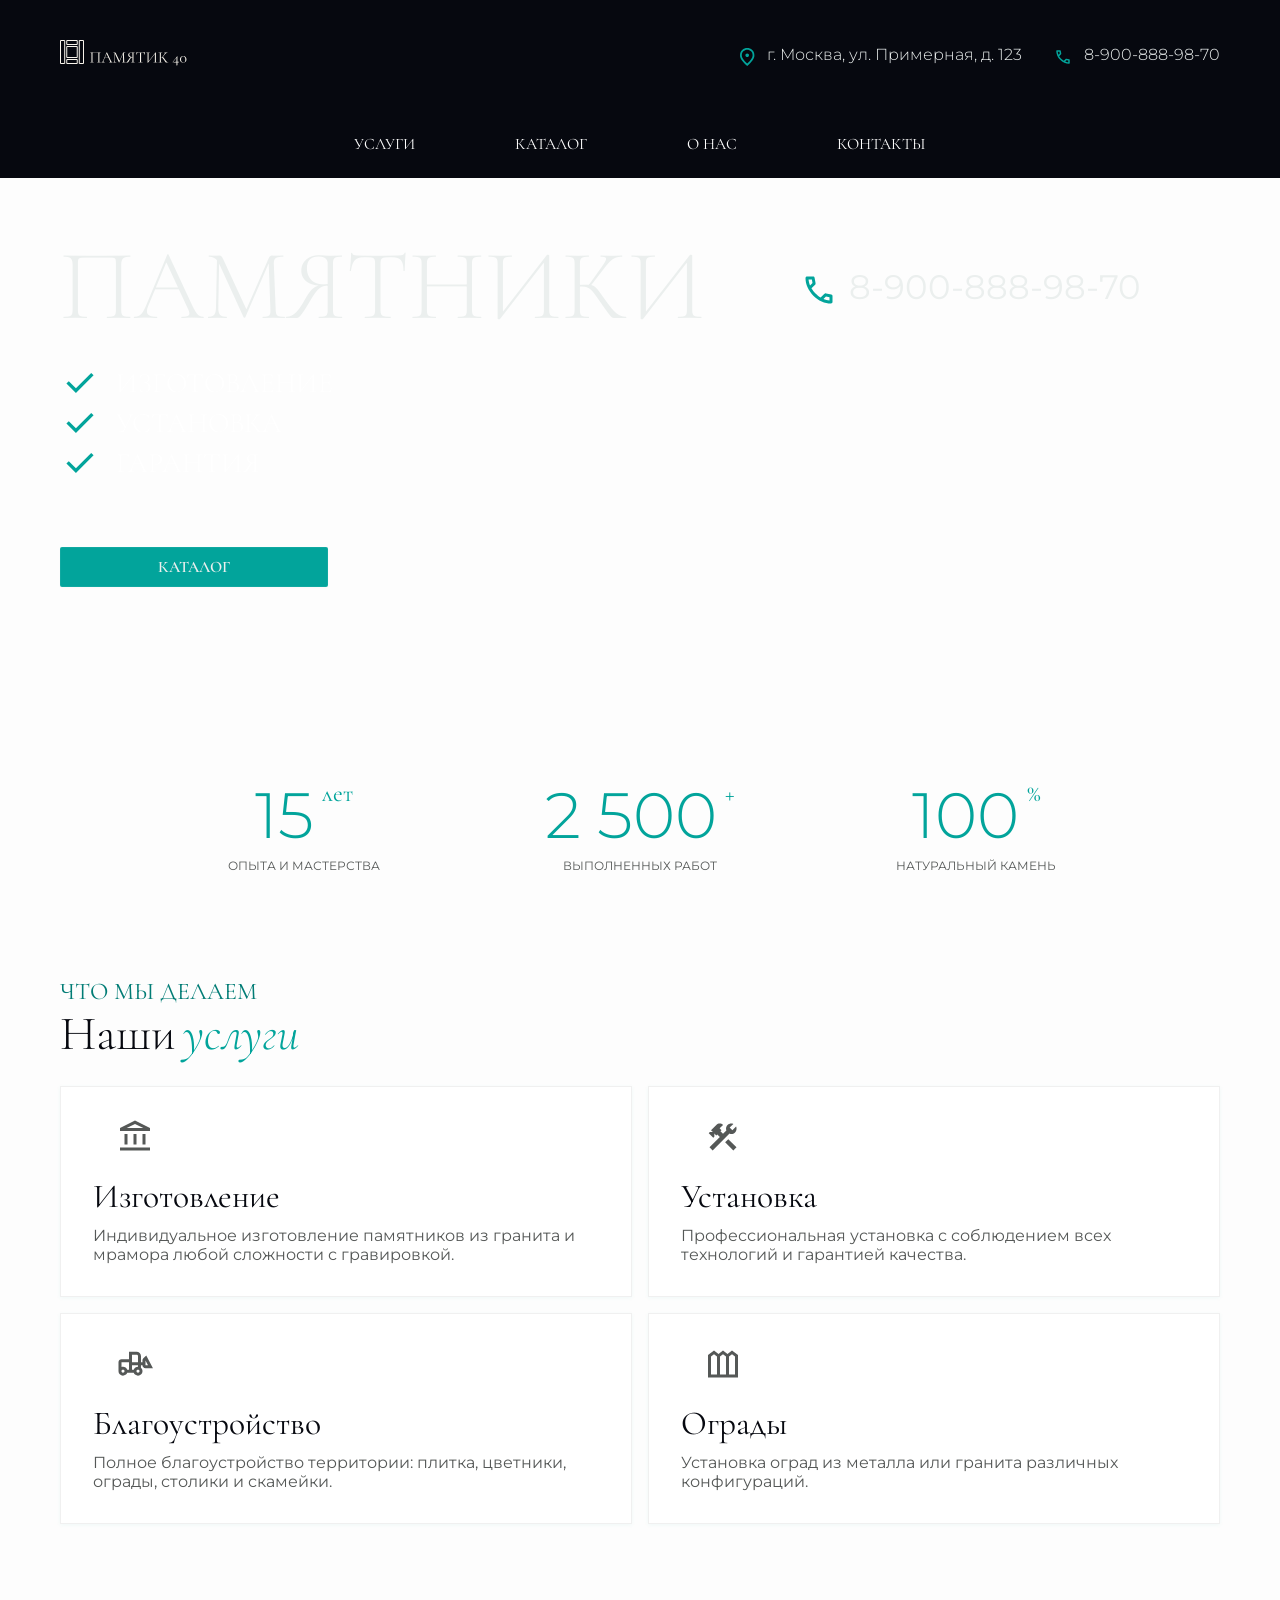
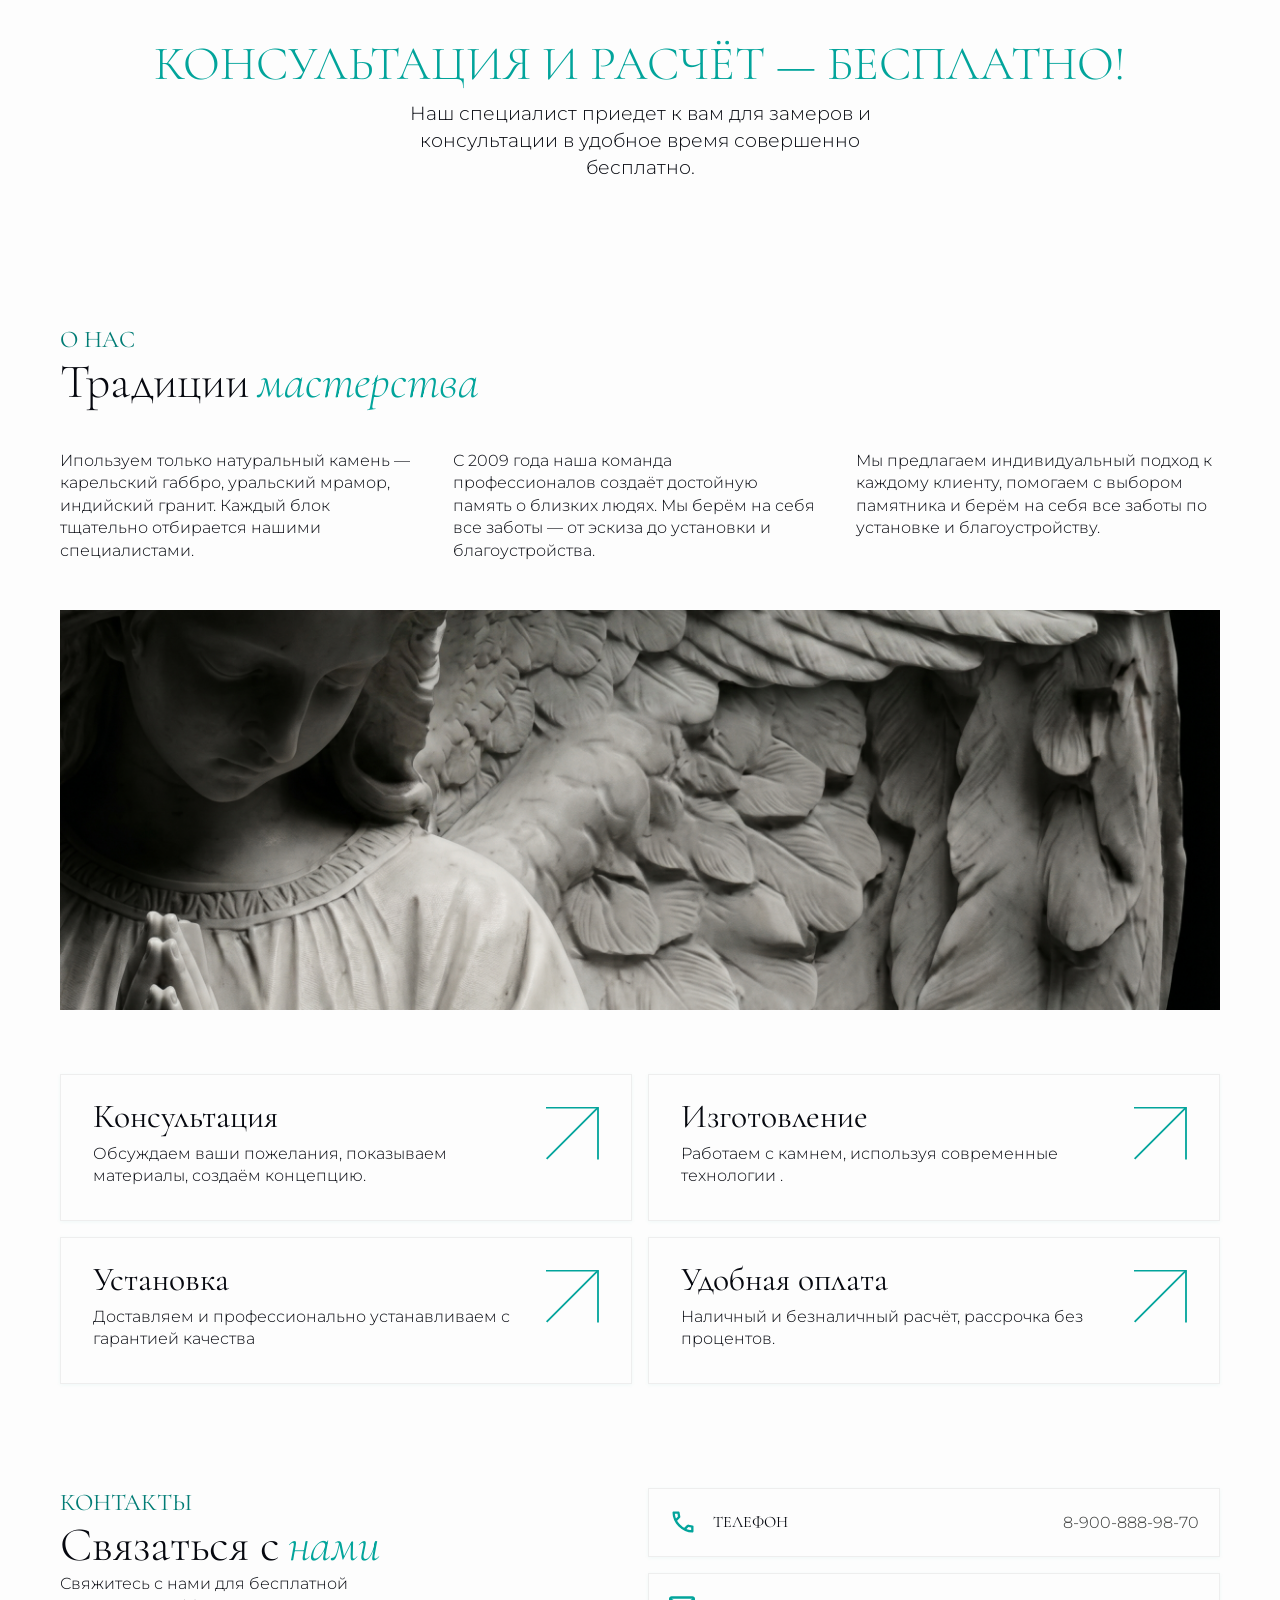
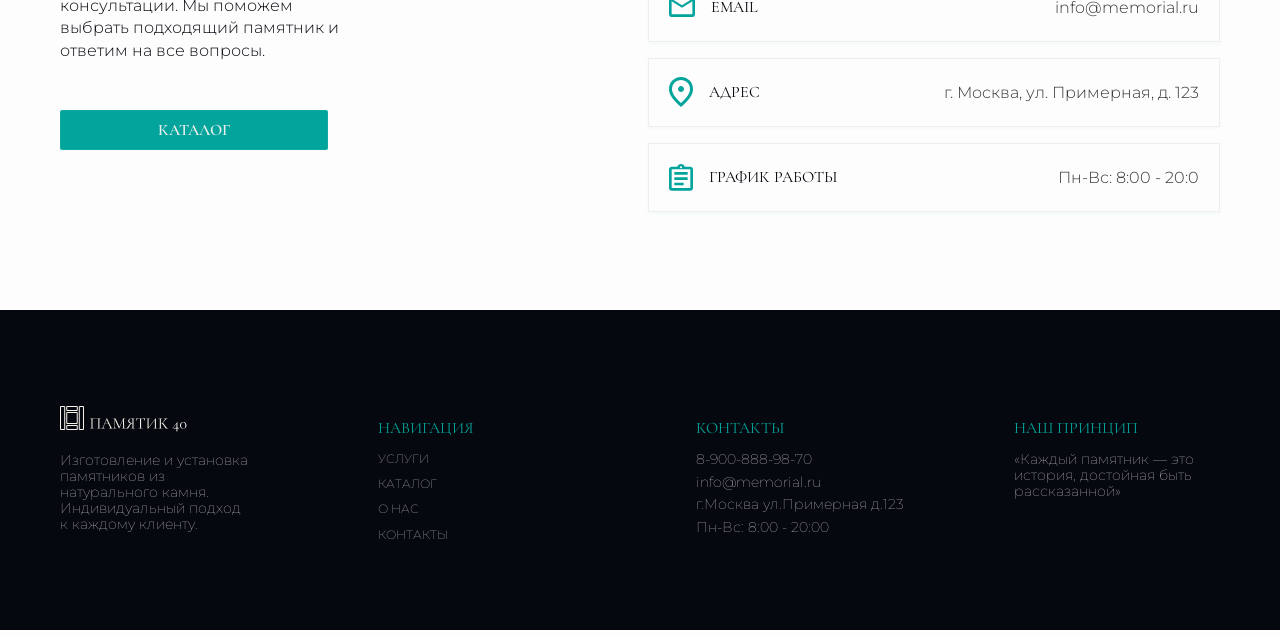
==== commit eca5add9: "new" ====
--- a/index.html
+++ b/index.html
@@ -23,7 +23,7 @@
   <body>
     <header class="header">
       <div class="container-header-inner">
-        <!-- банер -->
+     
         <div class="banner">
           <a href="/" aria-label="Logo_go to homepage">
             <svg
@@ -65,10 +65,10 @@
        
         <div class="header-nav">
           <nav class="nav" id="nav">
-            <a href="#servis" class="link">УСЛУГИ</a>
-            <a href="#" class="link">КАТАЛОГ</a>
-            <a href="#about" class="link">О НАС</a>
-            <a href="#" class="link">КОНТАКТЫ</a>
+            <a href="index.html#servis" class="link">УСЛУГИ</a>
+            <a href="catalog.html" class="link">КАТАЛОГ</a>
+            <a href="index.html#about" class="link">О НАС</a>
+            <a href="index.html#contact" class="link">КОНТАКТЫ</a>
           </nav>
         </div>
        
@@ -104,7 +104,7 @@
         </button>
 
         <nav class="nav-mobile">
-          <a href="#servis" class="link">УСЛУГИ</a>
+          <a href="index.html#servis" class="link">УСЛУГИ</a>
           <a href="#" class="link">КАТАЛОГ</a>
           <a href="#about" class="link">О НАС</a>
           <a href="#" class="link">КОНТАКТЫ</a>
@@ -115,46 +115,44 @@
 
     <section class="section-hero">
 <div class="hero-content">
-    <div class="teitel-hero "data-aos="fade-up">   <svg   xmlns="http://www.w3.org/2000/svg" width="660" height="140" viewBox="0 0 861 126" fill="none">
-  <path d="M90.9399 120.658C91.1184 120.658 91.2078 121.034 91.2078 121.786C91.2078 122.537 91.1184 122.913 90.9399 122.913C88.7077 122.913 86.2077 122.851 83.4397 122.725C80.6717 122.6 77.77 122.537 74.7341 122.537C71.4304 122.537 68.35 122.6 65.4928 122.725C62.6356 122.851 60.0462 122.913 57.7247 122.913C57.5462 122.913 57.4569 122.537 57.4569 121.786C57.4569 121.034 57.5462 120.658 57.7247 120.658C61.0284 120.658 63.4392 120.345 64.9571 119.718C66.5643 119.092 67.6357 117.839 68.1714 115.959C68.7072 114.08 68.975 111.323 68.975 107.69V21.9891C68.975 18.105 68.8411 15.3485 68.5732 13.7197C68.3054 12.0908 67.5018 11.1511 66.1625 10.9006C64.9125 10.5247 62.7696 10.3367 59.7337 10.3367H32.2776C28.9739 10.3367 26.6079 10.5247 25.1792 10.9006C23.8399 11.2764 22.9917 12.2788 22.6345 13.9076C22.3667 15.4111 22.2327 18.105 22.2327 21.9891V107.69C22.2327 111.323 22.5006 114.08 23.0363 115.959C23.572 117.839 24.6435 119.092 26.2507 119.718C27.8579 120.345 30.2687 120.658 33.483 120.658C33.7509 120.658 33.8848 121.034 33.8848 121.786C33.8848 122.537 33.7509 122.913 33.483 122.913C31.1616 122.913 28.5721 122.851 25.715 122.725C22.947 122.6 19.9113 122.537 16.6076 122.537C13.5717 122.537 10.6253 122.6 7.76806 122.725C5.00014 122.851 2.50007 122.913 0.267864 122.913C0.089288 122.913 0 122.537 0 121.786C0 121.034 0.089288 120.658 0.267864 120.658C3.48223 120.658 5.89301 120.345 7.50019 119.718C9.19667 119.092 10.3128 117.839 10.8485 115.959C11.3842 114.08 11.6521 111.323 11.6521 107.69V22.9288C11.6521 17.5411 10.9824 13.657 9.64311 11.2764C8.30379 8.89586 5.268 7.70557 0.535728 7.70557C0.267864 7.70557 0.133932 7.32969 0.133932 6.57793C0.133932 5.82617 0.267864 5.45028 0.535728 5.45028C2.05363 5.45028 5.08942 5.51294 9.64311 5.63823C14.2861 5.76353 19.7773 5.88881 26.1168 6.01411C32.5455 6.01411 39.2421 6.01411 46.2066 6.01411C51.7424 6.01411 57.0105 6.01411 62.0106 6.01411C67.1 5.88881 71.6983 5.82617 75.8056 5.82617C80.0021 5.70087 83.4397 5.63823 86.1183 5.63823C88.797 5.51294 90.4042 5.45028 90.9399 5.45028C91.1184 5.45028 91.2078 5.82617 91.2078 6.57793C91.2078 7.32969 91.1184 7.70557 90.9399 7.70557C86.1183 7.70557 82.9933 8.89586 81.5646 11.2764C80.2253 13.657 79.5557 17.5411 79.5557 22.9288V107.69C79.5557 111.323 79.8235 114.08 80.3593 115.959C80.9843 117.839 82.1004 119.092 83.7076 119.718C85.3148 120.345 87.7255 120.658 90.9399 120.658ZM120.558 73.8607L122.165 69.726H158.594L159.532 73.8607H120.558ZM189.801 120.658C190.247 120.658 190.47 121.034 190.47 121.786C190.47 122.537 190.247 122.913 189.801 122.913C187.212 122.913 184.533 122.788 181.765 122.537C179.086 122.287 176.452 122.161 173.863 122.161C171.006 122.161 168.505 122.287 166.363 122.537C164.309 122.788 161.987 122.913 159.398 122.913C159.04 122.913 158.862 122.537 158.862 121.786C158.862 121.034 159.04 120.658 159.398 120.658C163.774 120.658 166.452 119.718 167.434 117.839C168.416 115.834 167.926 111.95 165.961 106.187L137.165 22.177L141.451 13.1559L115.334 98.1051C113.013 105.748 112.879 111.449 114.933 115.208C116.986 118.841 120.826 120.658 126.451 120.658C126.897 120.658 127.12 121.034 127.12 121.786C127.12 122.537 126.897 122.913 126.451 122.913C123.772 122.913 121.317 122.788 119.085 122.537C116.852 122.287 114.04 122.161 110.647 122.161C107.343 122.161 104.664 122.287 102.611 122.537C100.646 122.788 98.2357 122.913 95.3785 122.913C95.0213 122.913 94.8428 122.537 94.8428 121.786C94.8428 121.034 95.0213 120.658 95.3785 120.658C97.7893 120.658 99.8875 120.032 101.673 118.779C103.459 117.4 105.156 114.957 106.763 111.449C108.459 107.941 110.29 102.929 112.254 96.4136L140.782 4.1347C140.871 3.75882 141.183 3.57088 141.719 3.57088C142.255 3.44558 142.567 3.63352 142.657 4.1347L174.8 97.1654C176.943 103.305 178.774 108.128 180.291 111.637C181.899 115.02 183.462 117.4 184.979 118.779C186.497 120.032 188.104 120.658 189.801 120.658ZM206.013 101.488L207.352 9.77292L210.701 10.1488L209.361 101.488C209.273 108.003 210.077 112.827 211.772 115.959C213.559 119.092 216.505 120.658 220.612 120.658C220.88 120.658 221.014 121.034 221.014 121.786C221.014 122.537 220.88 122.913 220.612 122.913C218.648 122.913 216.639 122.851 214.585 122.725C212.532 122.6 210.211 122.537 207.62 122.537C205.21 122.537 202.933 122.6 200.79 122.725C198.647 122.851 196.638 122.913 194.763 122.913C194.585 122.913 194.495 122.537 194.495 121.786C194.495 121.034 194.585 120.658 194.763 120.658C198.513 120.658 201.281 119.092 203.067 115.959C204.942 112.827 205.925 108.003 206.013 101.488ZM299.766 120.658C299.945 120.658 300.033 121.034 300.033 121.786C300.033 122.537 299.945 122.913 299.766 122.913C297.534 122.913 295.034 122.851 292.265 122.725C289.498 122.6 286.552 122.537 283.426 122.537C280.479 122.537 277.712 122.6 275.122 122.725C272.533 122.851 270.212 122.913 268.158 122.913C267.89 122.913 267.756 122.537 267.756 121.786C267.756 121.034 267.89 120.658 268.158 120.658C272.533 120.658 275.346 119.844 276.595 118.215C277.846 116.586 278.336 113.078 278.069 107.69L275.39 19.17L280.613 8.64528L245.925 121.598C245.837 122.099 245.479 122.349 244.853 122.349C244.318 122.349 243.961 122.099 243.782 121.598L208.826 21.0494C205.701 12.1535 201.326 7.70557 195.7 7.70557C195.522 7.70557 195.433 7.32969 195.433 6.57793C195.433 5.82617 195.522 5.45028 195.7 5.45028C197.308 5.45028 198.96 5.51294 200.656 5.63823C202.443 5.76353 203.96 5.82617 205.21 5.82617C206.906 5.82617 208.424 5.76353 209.763 5.63823C211.192 5.51294 212.264 5.45028 212.978 5.45028C214.229 5.45028 215.21 6.07677 215.924 7.32969C216.639 8.45734 217.711 11.0885 219.139 15.2232L249.541 101.864L244.586 113.892L276.863 10.1488C277.311 8.64528 277.846 7.51763 278.47 6.76587C279.186 5.88881 279.989 5.45028 280.881 5.45028C281.507 5.45028 282.266 5.51294 283.158 5.63823C284.141 5.76353 285.257 5.82617 286.506 5.82617C289.007 5.82617 291.106 5.76353 292.801 5.63823C294.498 5.51294 296.239 5.45028 298.025 5.45028C298.204 5.45028 298.292 5.82617 298.292 6.57793C298.292 7.32969 298.204 7.70557 298.025 7.70557C293.739 7.70557 290.614 8.70792 288.649 10.7126C286.686 12.592 285.748 16.1003 285.837 21.2373L288.649 107.69C288.829 111.323 289.185 114.08 289.721 115.959C290.256 117.839 291.284 119.092 292.801 119.718C294.32 120.345 296.641 120.658 299.766 120.658ZM378.893 120.658C379.071 120.658 379.161 121.034 379.161 121.786C379.161 122.537 379.071 122.913 378.893 122.913C376.66 122.913 374.115 122.851 371.259 122.725C368.49 122.6 365.499 122.537 362.285 122.537C359.16 122.537 356.214 122.6 353.446 122.725C350.767 122.851 348.312 122.913 346.079 122.913C345.901 122.913 345.811 122.537 345.811 121.786C345.811 121.034 345.901 120.658 346.079 120.658C349.294 120.658 351.66 120.345 353.178 119.718C354.695 119.092 355.678 117.839 356.124 115.959C356.66 114.08 356.928 111.323 356.928 107.69V61.0807L360.276 62.0204C357.865 62.0204 355.678 62.3337 353.713 62.9601C351.749 63.5866 349.829 64.9021 347.954 66.9069C346.169 68.7863 344.248 71.668 342.195 75.5522C340.142 79.4363 337.776 84.6987 335.097 91.3392C331.704 99.6086 328.98 105.936 326.927 110.321C324.874 114.706 323.267 117.776 322.105 119.53C321.034 121.284 320.141 122.287 319.427 122.537C318.801 122.788 318.088 122.913 317.284 122.913H302.284C302.016 122.913 301.882 122.537 301.882 121.786C301.882 121.034 302.016 120.658 302.284 120.658C305.408 120.533 308.087 119.28 310.319 116.899C312.64 114.393 314.917 110.697 317.15 105.811C319.471 100.924 322.195 94.8475 325.32 87.5804C328.088 80.8145 330.721 75.6148 333.222 71.9813C335.722 68.3478 338.401 65.7167 341.258 64.0878C344.115 62.4589 347.285 61.4566 350.767 61.0807L351.704 62.3963C341.704 62.271 334.115 59.6398 328.936 54.5028C323.847 49.3658 321.302 42.4746 321.302 33.8293C321.302 28.0658 322.418 23.0541 324.65 18.7941C326.883 14.4088 329.918 11.0258 333.758 8.64528C337.597 6.13941 341.972 4.88646 346.883 4.88646C348.758 4.88646 351.213 5.0744 354.249 5.45028C357.374 5.82617 360.052 6.01411 362.285 6.01411C365.499 6.01411 368.49 5.95147 371.259 5.82617C374.027 5.57558 376.572 5.45028 378.893 5.45028C379.071 5.45028 379.161 5.82617 379.161 6.57793C379.161 7.32969 379.071 7.70557 378.893 7.70557C375.589 7.70557 373.134 8.08145 371.526 8.83322C369.919 9.45968 368.848 10.7126 368.312 12.592C367.776 14.3461 367.508 17.04 367.508 20.6735V107.69C367.508 111.323 367.776 114.08 368.312 115.959C368.848 117.839 369.919 119.092 371.526 119.718C373.134 120.345 375.589 120.658 378.893 120.658ZM332.284 29.1308C332.284 37.9014 333.981 45.1058 337.374 50.744C340.856 56.2569 346.035 59.0134 352.91 59.0134C354.159 59.0134 355.499 58.9508 356.928 58.8254C358.445 58.5749 359.651 58.2616 360.544 57.8857L356.928 59.5772V21.0494C356.928 17.4158 356.392 14.5967 355.321 12.592C354.339 10.5873 353.088 9.2091 351.571 8.45734C350.053 7.70557 348.4 7.32969 346.615 7.32969C337.062 7.32969 332.284 14.5967 332.284 29.1308ZM410.171 9.2091C404.636 9.2091 400.304 11.4017 397.18 15.787C394.055 20.0471 391.733 26.9381 390.215 36.4605C390.126 36.711 389.814 36.8364 389.278 36.8364C388.832 36.8364 388.608 36.6484 388.608 36.2726C388.786 34.6437 388.966 32.3258 389.144 29.3188C389.412 26.3117 389.635 23.0541 389.814 19.5458C389.992 16.0376 390.126 12.6547 390.215 9.39704C390.393 6.13939 390.483 3.44558 390.483 1.31559C390.483 0.689122 390.751 0.375887 391.287 0.375887C391.823 0.375887 392.09 0.689122 392.09 1.31559C392.09 2.56853 392.536 3.50824 393.43 4.1347C394.323 4.63588 395.349 5.01176 396.51 5.26234C397.671 5.38764 398.653 5.45028 399.457 5.45028C407.135 5.82617 416.108 6.01411 426.377 6.01411C432.628 6.01411 437.627 5.95147 441.377 5.82617C445.128 5.57558 448.744 5.45028 452.226 5.45028C455.262 5.45028 457.583 5.1997 459.19 4.69852C460.887 4.07206 461.959 2.75647 462.405 0.751765C462.494 0.250589 462.762 0 463.208 0C463.744 0 464.012 0.250589 464.012 0.751765C463.834 2.63117 463.654 5.26234 463.476 8.64528C463.386 12.0282 463.253 15.5364 463.074 19.17C462.985 22.8034 462.896 26.1863 462.807 29.3188C462.717 32.4512 462.673 34.769 462.673 36.2726C462.673 36.6484 462.405 36.8364 461.869 36.8364C461.423 36.8364 461.199 36.6484 461.199 36.2726C460.574 26.4996 458.789 19.5458 455.842 15.4111C452.896 11.2764 448.52 9.2091 442.717 9.2091C439.592 9.2091 437.225 9.52234 435.618 10.1488C434.101 10.65 433.074 11.715 432.538 13.3438C432.092 14.9726 431.868 17.5411 431.868 21.0494V107.69C431.868 111.323 432.136 114.08 432.672 115.959C433.297 117.839 434.457 119.092 436.154 119.718C437.939 120.345 440.664 120.658 444.324 120.658C444.502 120.658 444.592 121.034 444.592 121.786C444.592 122.537 444.502 122.913 444.324 122.913C441.913 122.913 439.19 122.851 436.154 122.725C433.208 122.6 429.949 122.537 426.377 122.537C422.984 122.537 419.77 122.6 416.734 122.725C413.787 122.851 411.065 122.913 408.564 122.913C408.296 122.913 408.162 122.537 408.162 121.786C408.162 121.034 408.296 120.658 408.564 120.658C412.046 120.658 414.681 120.345 416.466 119.718C418.341 119.092 419.591 117.839 420.216 115.959C420.842 114.08 421.154 111.323 421.154 107.69V20.6735C421.154 17.2905 420.886 14.7847 420.35 13.1559C419.814 11.4017 418.743 10.3367 417.136 9.96086C415.528 9.45968 413.207 9.2091 410.171 9.2091ZM544.066 21.0494C544.066 17.4158 543.798 14.6594 543.262 12.78C542.816 10.9006 541.745 9.58498 540.048 8.83322C538.441 8.08145 535.94 7.70557 532.548 7.70557C532.28 7.70557 532.146 7.32969 532.146 6.57793C532.146 5.82617 532.28 5.45028 532.548 5.45028C534.691 5.45028 537.146 5.57558 539.914 5.82617C542.771 5.95147 545.941 6.01411 549.423 6.01411C552.459 6.01411 555.406 5.95147 558.263 5.82617C561.209 5.57558 563.754 5.45028 565.897 5.45028C566.165 5.45028 566.299 5.82617 566.299 6.57793C566.299 7.32969 566.165 7.70557 565.897 7.70557C562.772 7.70557 560.361 8.08145 558.664 8.83322C557.057 9.45968 555.986 10.7126 555.45 12.592C554.914 14.3461 554.646 17.04 554.646 20.6735V107.69C554.646 111.323 554.914 114.08 555.45 115.959C555.986 117.839 557.057 119.092 558.664 119.718C560.361 120.345 562.772 120.658 565.897 120.658C566.165 120.658 566.299 121.034 566.299 121.786C566.299 122.537 566.165 122.913 565.897 122.913C563.754 122.913 561.209 122.851 558.263 122.725C555.406 122.6 552.459 122.537 549.423 122.537C545.941 122.537 542.771 122.6 539.914 122.725C537.146 122.851 534.691 122.913 532.548 122.913C532.28 122.913 532.146 122.537 532.146 121.786C532.146 121.034 532.28 120.658 532.548 120.658C535.94 120.658 538.441 120.345 540.048 119.718C541.745 119.092 542.816 117.839 543.262 115.959C543.798 114.08 544.066 111.323 544.066 107.69V21.0494ZM489.555 63.8998V59.5772H548.753V63.8998H489.555ZM484.6 107.69V20.6735C484.6 17.04 484.332 14.3461 483.796 12.592C483.261 10.7126 482.189 9.45968 480.582 8.83322C478.975 8.08145 476.608 7.70557 473.484 7.70557C473.216 7.70557 473.082 7.32969 473.082 6.57793C473.082 5.82617 473.216 5.45028 473.484 5.45028C475.716 5.45028 478.215 5.57558 480.984 5.82617C483.752 5.95147 486.653 6.01411 489.689 6.01411C493.261 6.01411 496.43 5.95147 499.199 5.82617C502.055 5.57558 504.6 5.45028 506.833 5.45028C507.011 5.45028 507.101 5.82617 507.101 6.57793C507.101 7.32969 507.011 7.70557 506.833 7.70557C503.529 7.70557 501.029 8.08145 499.332 8.83322C497.725 9.58498 496.61 10.9006 495.984 12.78C495.448 14.6594 495.181 17.4158 495.181 21.0494V107.69C495.181 111.323 495.448 114.08 495.984 115.959C496.52 117.839 497.636 119.092 499.332 119.718C501.029 120.345 503.529 120.658 506.833 120.658C507.011 120.658 507.101 121.034 507.101 121.786C507.101 122.537 507.011 122.913 506.833 122.913C504.512 122.913 501.967 122.851 499.199 122.725C496.43 122.6 493.261 122.537 489.689 122.537C486.653 122.537 483.707 122.6 480.85 122.725C477.993 122.851 475.448 122.913 473.216 122.913C473.038 122.913 472.948 122.537 472.948 121.786C472.948 121.034 473.038 120.658 473.216 120.658C476.43 120.658 478.841 120.345 480.448 119.718C482.145 119.092 483.261 117.839 483.796 115.959C484.332 114.08 484.6 111.323 484.6 107.69ZM594.122 110.697L653.587 4.51058C653.855 4.0094 654.435 3.75882 655.329 3.75882C655.775 3.75882 656.222 3.88412 656.668 4.1347C657.204 4.38528 657.471 4.69852 657.471 5.0744V107.69C657.471 111.323 657.739 114.08 658.275 115.959C658.811 117.839 659.882 119.092 661.489 119.718C663.186 120.345 665.597 120.658 668.722 120.658C668.99 120.658 669.124 121.034 669.124 121.786C669.124 122.537 668.99 122.913 668.722 122.913C666.579 122.913 664.034 122.851 661.088 122.725C658.231 122.6 655.284 122.537 652.248 122.537C648.676 122.537 645.507 122.6 642.739 122.725C639.971 122.851 637.516 122.913 635.373 122.913C635.105 122.913 634.971 122.537 634.971 121.786C634.971 121.034 635.105 120.658 635.373 120.658C638.765 120.658 641.266 120.345 642.873 119.718C644.48 119.092 645.551 117.839 646.087 115.959C646.623 114.08 646.891 111.323 646.891 107.69V18.6061H649.971L590.505 124.793C590.237 125.169 589.658 125.356 588.764 125.356C588.229 125.356 587.737 125.231 587.291 124.981C586.845 124.855 586.621 124.542 586.621 124.041V20.6735C586.621 17.04 586.354 14.3461 585.818 12.592C585.282 10.7126 584.166 9.45968 582.469 8.83322C580.862 8.08145 578.452 7.70557 575.237 7.70557C575.059 7.70557 574.969 7.32969 574.969 6.57793C574.969 5.82617 575.059 5.45028 575.237 5.45028C577.47 5.45028 580.015 5.57558 582.871 5.82617C585.818 5.95147 588.809 6.01411 591.845 6.01411C595.417 6.01411 598.586 5.95147 601.354 5.82617C604.122 5.57558 606.577 5.45028 608.72 5.45028C608.988 5.45028 609.122 5.82617 609.122 6.57793C609.122 7.32969 608.988 7.70557 608.72 7.70557C605.416 7.70557 602.917 8.08145 601.22 8.83322C599.613 9.45968 598.541 10.7126 598.006 12.592C597.47 14.3461 597.202 17.04 597.202 20.6735V110.697H594.122ZM743.4 122.913C742.596 122.913 741.837 122.725 741.123 122.349C740.409 121.974 739.471 120.846 738.31 118.966C737.149 117.087 735.453 114.017 733.221 109.757C730.988 105.372 727.908 99.2327 723.98 91.3392C721.211 85.701 718.89 81.065 717.015 77.4316C715.14 73.7981 713.443 71.0416 711.926 69.1622C710.408 67.1574 708.801 65.7793 707.104 65.0275C705.407 64.1504 703.31 63.7119 700.809 63.7119C699.916 63.7119 698.978 63.7745 697.997 63.8998C697.103 64.0252 696.122 64.1504 695.05 64.2757L694.916 60.8928C700.809 60.5169 705.363 60.329 708.577 60.329C711.614 60.329 714.158 60.7049 716.211 61.4566C718.265 62.083 720.095 63.3986 721.703 65.4034C723.4 67.2828 725.185 70.0393 727.06 73.6728C729.025 77.1811 731.48 81.8168 734.426 87.5804C737.998 94.5968 741.167 100.548 743.935 105.435C746.704 110.321 749.471 114.08 752.239 116.711C755.007 119.217 758.088 120.533 761.48 120.658C761.659 120.658 761.748 121.034 761.748 121.786C761.748 122.537 761.659 122.913 761.48 122.913H743.4ZM677.639 122.913C677.461 122.913 677.371 122.537 677.371 121.786C677.371 121.034 677.461 120.658 677.639 120.658C680.853 120.658 683.264 120.345 684.871 119.718C686.568 119.092 687.684 117.839 688.22 115.959C688.755 114.08 689.023 111.323 689.023 107.69V20.6735C689.023 17.04 688.755 14.3461 688.22 12.592C687.684 10.7126 686.612 9.45968 685.005 8.83322C683.398 8.08145 680.987 7.70557 677.773 7.70557C677.595 7.70557 677.505 7.32969 677.505 6.57793C677.505 5.82617 677.595 5.45028 677.773 5.45028C680.006 5.45028 682.461 5.57558 685.139 5.82617C687.908 5.95147 690.809 6.01411 693.845 6.01411C697.237 6.01411 700.363 5.95147 703.22 5.82617C706.077 5.57558 708.577 5.45028 710.72 5.45028C710.988 5.45028 711.122 5.82617 711.122 6.57793C711.122 7.32969 710.988 7.70557 710.72 7.70557C707.596 7.70557 705.229 8.08145 703.622 8.83322C702.015 9.58498 700.943 10.9006 700.407 12.78C699.872 14.6594 699.604 17.4158 699.604 21.0494V107.69C699.604 111.323 699.828 114.08 700.274 115.959C700.809 117.839 701.881 119.092 703.488 119.718C705.185 120.345 707.596 120.658 710.72 120.658C710.988 120.658 711.122 121.034 711.122 121.786C711.122 122.537 710.988 122.913 710.72 122.913C708.488 122.913 705.943 122.851 703.086 122.725C700.318 122.6 697.237 122.537 693.845 122.537C690.809 122.537 687.908 122.6 685.139 122.725C682.371 122.851 679.872 122.913 677.639 122.913ZM712.06 63.336L709.649 61.6446L725.855 30.0705C729.962 22.0517 731.882 16.3508 731.614 12.9679C731.436 9.45968 729.337 7.70557 725.319 7.70557C725.141 7.70557 725.051 7.32969 725.051 6.57793C725.051 5.82617 725.141 5.45028 725.319 5.45028C727.462 5.45028 729.694 5.57558 732.015 5.82617C734.426 5.95147 737.417 6.01411 740.989 6.01411C744.739 6.01411 747.686 5.95147 749.828 5.82617C751.971 5.57558 754.024 5.45028 755.989 5.45028C756.257 5.45028 756.391 5.82617 756.391 6.57793C756.391 7.32969 756.257 7.70557 755.989 7.70557C752.953 7.70557 750.052 8.51998 747.284 10.1488C744.605 11.6523 741.926 13.9703 739.248 17.1026C736.659 20.235 734.069 24.119 731.48 28.7549L712.06 63.336ZM785.342 110.697L844.808 4.51058C845.076 4.0094 845.655 3.75882 846.549 3.75882C846.995 3.75882 847.441 3.88412 847.888 4.1347C848.424 4.38528 848.692 4.69852 848.692 5.0744V107.69C848.692 111.323 848.96 114.08 849.495 115.959C850.031 117.839 851.102 119.092 852.71 119.718C854.405 120.345 856.816 120.658 859.942 120.658C860.21 120.658 860.344 121.034 860.344 121.786C860.344 122.537 860.21 122.913 859.942 122.913C857.799 122.913 855.254 122.851 852.308 122.725C849.45 122.6 846.503 122.537 843.468 122.537C839.896 122.537 836.726 122.6 833.959 122.725C831.191 122.851 828.736 122.913 826.593 122.913C826.325 122.913 826.191 122.537 826.191 121.786C826.191 121.034 826.325 120.658 826.593 120.658C829.985 120.658 832.486 120.345 834.093 119.718C835.7 119.092 836.772 117.839 837.307 115.959C837.843 114.08 838.111 111.323 838.111 107.69V18.6061H841.192L781.726 124.793C781.458 125.169 780.877 125.356 779.985 125.356C779.449 125.356 778.957 125.231 778.511 124.981C778.064 124.855 777.842 124.542 777.842 124.041V20.6735C777.842 17.04 777.574 14.3461 777.038 12.592C776.502 10.7126 775.385 9.45968 773.69 8.83322C772.082 8.08145 769.672 7.70557 766.457 7.70557C766.278 7.70557 766.19 7.32969 766.19 6.57793C766.19 5.82617 766.278 5.45028 766.457 5.45028C768.689 5.45028 771.233 5.57558 774.092 5.82617C777.038 5.95147 780.029 6.01411 783.065 6.01411C786.636 6.01411 789.806 5.95147 792.574 5.82617C795.341 5.57558 797.798 5.45028 799.94 5.45028C800.208 5.45028 800.342 5.82617 800.342 6.57793C800.342 7.32969 800.208 7.70557 799.94 7.70557C796.636 7.70557 794.136 8.08145 792.44 8.83322C790.833 9.45968 789.762 10.7126 789.226 12.592C788.69 14.3461 788.422 17.04 788.422 20.6735V110.697H785.342Z" fill="#EBEFEE"/>
-</svg> 
+    <div class="teitel-hero "data-aos="fade-up">  <h1 class="Teitel-h1">Памятники</h1>
          <div class="phone-icon ">
               <svg  xmlns="http://www.w3.org/2000/svg" width="36" height="36" viewBox="0 0 18 18" fill="none">
-  <path d="M14.9625 15.75C13.4 15.75 11.8563 15.4094 10.3313 14.7281C8.80625 14.0469 7.41875 13.0813 6.16875 11.8313C4.91875 10.5813 3.95313 9.19375 3.27188 7.66875C2.59063 6.14375 2.25 4.6 2.25 3.0375C2.25 2.8125 2.325 2.625 2.475 2.475C2.625 2.325 2.8125 2.25 3.0375 2.25H6.075C6.25 2.25 6.40625 2.30937 6.54375 2.42812C6.68125 2.54688 6.7625 2.6875 6.7875 2.85L7.275 5.475C7.3 5.675 7.29375 5.84375 7.25625 5.98125C7.21875 6.11875 7.15 6.2375 7.05 6.3375L5.23125 8.175C5.48125 8.6375 5.77812 9.08438 6.12187 9.51562C6.46562 9.94687 6.84375 10.3625 7.25625 10.7625C7.64375 11.15 8.05 11.5094 8.475 11.8406C8.9 12.1719 9.35 12.475 9.825 12.75L11.5875 10.9875C11.7 10.875 11.8469 10.7906 12.0281 10.7344C12.2094 10.6781 12.3875 10.6625 12.5625 10.6875L15.15 11.2125C15.325 11.2625 15.4687 11.3531 15.5812 11.4844C15.6937 11.6156 15.75 11.7625 15.75 11.925V14.9625C15.75 15.1875 15.675 15.375 15.525 15.525C15.375 15.675 15.1875 15.75 14.9625 15.75ZM4.51875 6.75L5.75625 5.5125L5.4375 3.75H3.76875C3.83125 4.2625 3.91875 4.76875 4.03125 5.26875C4.14375 5.76875 4.30625 6.2625 4.51875 6.75ZM11.2313 13.4625C11.7188 13.675 12.2156 13.8437 12.7219 13.9688C13.2281 14.0938 13.7375 14.175 14.25 14.2125V12.5625L12.4875 12.2063L11.2313 13.4625Z" fill="currentColor"/>
+  <path d="M14.9625 15.75C13.4 15.75 11.8563 15.4094 10.3313 14.7281C8.80625 14.0469 7.41875 13.0813 6.16875 11.8313C4.91875 10.5813 3.95313 9.19375 3.27188 7.66875C2.59063 6.14375 2.25 4.6 2.25 3.0375C2.25 2.8125 2.325 2.625 2.475 2.475C2.625 2.325 2.8125 2.25 3.0375 2.25H6.075C6.25 2.25 6.40625 2.30937 6.54375 2.42812C6.68125 2.54688 6.7625 2.6875 6.7875 2.85L7.275 5.475C7.3 5.675 7.29375 5.84375 7.25625 5.98125C7.21875 6.11875 7.15 6.2375 7.05 6.3375L5.23125 8.175C5.48125 8.6375 5.77812 9.08438 6.12187 9.51562C6.46562 9.94687 6.84375 10.3625 7.25625 10.7625C7.64375 11.15 8.05 11.5094 8.475 11.8406C8.9 12.1719 9.35 12.475 9.825 12.75L11.5875 10.9875C11.7 10.875 11.8469 10.7906 12.0281 10.7344C12.2094 10.6781 12.3875 10.6625 12.5625 10.6875L15.15 11.2125C15.325 11.2625 15.4687 11.3531 15.5812 11.4844C15.6937 11.6156 15.75 11.7625 15.75 11.925V14.9625C15.75 15.1875 15.675 15.375 15.525 15.525C15.375 15.675 15.1875 15.75 14.9625 15.75ZM4.51875 6.75L5.75625 5.5125L5.4375 3.75H3.76875C3.83125 4.2625 3.91875 4.76875 4.03125 5.26875C4.14375 5.76875 4.30625 6.2625 4.51875 6.75ZM11.2313 13.4625C11.7188 13.675 12.2156 13.8437 12.7219 13.9688C13.2281 14.0938 13.7375 14.175 14.25 14.2125V12.5625L12.4875 12.2063L11.2313 13.4625Z" fill="#02A49B"/>
 </svg>
              
               <span class= "adress-text phone-hero">8-900-888-98-70</span>
             </div>
       </div>       
    <div class="grup">
-    <h1 class="h1"data-aos="fade-up"data-aos-delay="0"> <svg class="icon-check" xmlns="http://www.w3.org/2000/svg" viewBox="0 0 46 46" fill="none"style="margin-right:1rem;">
+    <h2 class="text-item"data-aos="fade-up"data-aos-delay="0"> <svg class="icon-check" xmlns="http://www.w3.org/2000/svg" viewBox="0 0 46 46" fill="none"style="margin-right:1rem;">
   <mask id="mask0_202_1606" style="mask-type:alpha" maskUnits="userSpaceOnUse" x="0" y="0" width="46" height="46">
     <rect width="46" height="46" fill="#D9D9D9"/>
   </mask>
   <g mask="url(#mask0_202_1606)">
     <path d="M18.3044 34.5001L7.37939 23.5751L10.1106 20.8438L18.3044 29.0376L35.8898 11.4521L38.6211 14.1834L18.3044 34.5001Z" fill="currentColor"/>
   </g>
-</svg>изготовление</h1>
-   <h1 class="h1"data-aos="fade-up"data-aos-delay="150"> <svg class="icon-check" xmlns="http://www.w3.org/2000/svg"  viewBox="0 0 46 46" fill="none" style="margin-right:1rem;">
+</svg>изготовление</h2>
+   <h2 class="text-item"data-aos="fade-up"data-aos-delay="150"> <svg class="icon-check" xmlns="http://www.w3.org/2000/svg"  viewBox="0 0 46 46" fill="none" style="margin-right:1rem;">
   <mask id="mask0_202_1606" style="mask-type:alpha" maskUnits="userSpaceOnUse" x="0" y="0" width="46" height="46">
     <rect width="46" height="46"   fill="#D9D9D9"/>
   </mask>
   <g mask="url(#mask0_202_1606)">
     <path d="M18.3044 34.5001L7.37939 23.5751L10.1106 20.8438L18.3044 29.0376L35.8898 11.4521L38.6211 14.1834L18.3044 34.5001Z" fill="currentColor"/>
   </g>
-</svg>установка</h1>
-     <h1 class="h1"data-aos="fade-up"data-aos-delay="300"> <svg class="icon-check" xmlns="http://www.w3.org/2000/svg"  viewBox="0 0 46 46" fill="none"style="margin-right:1rem;">
+</svg>установка</h2>
+     <h2 class="text-item"data-aos="fade-up"data-aos-delay="300"> <svg class="icon-check" xmlns="http://www.w3.org/2000/svg"  viewBox="0 0 46 46" fill="none"style="margin-right:1rem;">
   <mask id="mask0_202_1606" style="mask-type:alpha" maskUnits="userSpaceOnUse" x="0" y="0" width="46" height="46">
     <rect width="46" height="46" fill="#D9D9D9"/>
   </mask>
   <g mask="url(#mask0_202_1606)">
     <path d="M18.3044 34.5001L7.37939 23.5751L10.1106 20.8438L18.3044 29.0376L35.8898 11.4521L38.6211 14.1834L18.3044 34.5001Z" fill="currentColor"/>
   </g>
-</svg>гарантия</h1>
-</div>
-  
-    <button class="btn primary">Каталог </button>
-    
+</svg>гарантия</h2>
+</div>
+   <div class="wrap-btn">
+    <button  type="button" onclick="location.href='catalog.html'"  class="btn primary">Каталог </button>
+    </div>
   
 </div>
 
@@ -316,7 +314,7 @@
    </div>
   </section>
 
-  <section class="contact">
+  <section class="contact" id="contact">
     <div class="container-contact-grid">
       <div class="left-el-grid">
          <div class="block-left">     
@@ -326,15 +324,17 @@
       <span class="small-servis">нами</span>   
 </div>
 <p class="p1 contact-p">Свяжитесь с нами для бесплатной консультации. Мы поможем выбрать подходящий памятник и ответим на все вопросы.</p>
-      </div>
+     </div> 
+     <div class="wrap-btn">
       <button class="btn primary btn-contact">Каталог </button>
+      </div>
 </div>
       <div class="right-el-grid">
        <ul class=contact-ul>
             <li class="contact-li"data-aos="fade-up"data-aos-delay="0">
                 <div class="icon-teitel">
-          <svg xmlns="http://www.w3.org/2000/svg" width="28" height="28" viewBox="0 0 24 24" fill="none">
-  <path d="M19.95 21C17.8667 21 15.8083 20.5458 13.775 19.6375C11.7417 18.7292 9.89167 17.4417 8.225 15.775C6.55833 14.1083 5.27083 12.2583 4.3625 10.225C3.45417 8.19167 3 6.13333 3 4.05C3 3.75 3.1 3.5 3.3 3.3C3.5 3.1 3.75 3 4.05 3H8.1C8.33333 3 8.54167 3.07917 8.725 3.2375C8.90833 3.39583 9.01667 3.58333 9.05 3.8L9.7 7.3C9.73333 7.56667 9.725 7.79167 9.675 7.975C9.625 8.15833 9.53333 8.31667 9.4 8.45L6.975 10.9C7.30833 11.5167 7.70417 12.1125 8.1625 12.6875C8.62083 13.2625 9.125 13.8167 9.675 14.35C10.1917 14.8667 10.7333 15.3458 11.3 15.7875C11.8667 16.2292 12.4667 16.6333 13.1 17L15.45 14.65C15.6 14.5 15.7958 14.3875 16.0375 14.3125C16.2792 14.2375 16.5167 14.2167 16.75 14.25L20.2 14.95C20.4333 15.0167 20.625 15.1375 20.775 15.3125C20.925 15.4875 21 15.6833 21 15.9V19.95C21 20.25 20.9 20.5 20.7 20.7C20.5 20.9 20.25 21 19.95 21ZM6.025 9L7.675 7.35L7.25 5H5.025C5.10833 5.68333 5.225 6.35833 5.375 7.025C5.525 7.69167 5.74167 8.35 6.025 9ZM14.975 17.95C15.625 18.2333 16.2875 18.4583 16.9625 18.625C17.6375 18.7917 18.3167 18.9 19 18.95V16.75L16.65 16.275L14.975 17.95Z" fill="#02A49B"/>
+          <svg class="contact-svg-icon"  xmlns="http://www.w3.org/2000/svg" width="28" height="28" viewBox="0 0 24 24" fill="none">
+  <path d="M19.95 21C17.8667 21 15.8083 20.5458 13.775 19.6375C11.7417 18.7292 9.89167 17.4417 8.225 15.775C6.55833 14.1083 5.27083 12.2583 4.3625 10.225C3.45417 8.19167 3 6.13333 3 4.05C3 3.75 3.1 3.5 3.3 3.3C3.5 3.1 3.75 3 4.05 3H8.1C8.33333 3 8.54167 3.07917 8.725 3.2375C8.90833 3.39583 9.01667 3.58333 9.05 3.8L9.7 7.3C9.73333 7.56667 9.725 7.79167 9.675 7.975C9.625 8.15833 9.53333 8.31667 9.4 8.45L6.975 10.9C7.30833 11.5167 7.70417 12.1125 8.1625 12.6875C8.62083 13.2625 9.125 13.8167 9.675 14.35C10.1917 14.8667 10.7333 15.3458 11.3 15.7875C11.8667 16.2292 12.4667 16.6333 13.1 17L15.45 14.65C15.6 14.5 15.7958 14.3875 16.0375 14.3125C16.2792 14.2375 16.5167 14.2167 16.75 14.25L20.2 14.95C20.4333 15.0167 20.625 15.1375 20.775 15.3125C20.925 15.4875 21 15.6833 21 15.9V19.95C21 20.25 20.9 20.5 20.7 20.7C20.5 20.9 20.25 21 19.95 21ZM6.025 9L7.675 7.35L7.25 5H5.025C5.10833 5.68333 5.225 6.35833 5.375 7.025C5.525 7.69167 5.74167 8.35 6.025 9ZM14.975 17.95C15.625 18.2333 16.2875 18.4583 16.9625 18.625C17.6375 18.7917 18.3167 18.9 19 18.95V16.75L16.65 16.275L14.975 17.95Z" fill="currentColor"/>
 </svg>
 <span class="contact-teitel">Телефон</span>
         </div>
@@ -342,8 +342,8 @@
                 </li> 
   <li class="contact-li"data-aos="fade-up"data-aos-delay="150">
         <div class="icon-teitel">
-          <svg xmlns="http://www.w3.org/2000/svg" width="26" height="26" viewBox="0 0 24 20" fill="none">
-  <path d="M2.4 19.2C1.74 19.2 1.175 18.965 0.705 18.495C0.235 18.025 0 17.46 0 16.8V2.4C0 1.74 0.235 1.175 0.705 0.705C1.175 0.235 1.74 0 2.4 0H21.6C22.26 0 22.825 0.235 23.295 0.705C23.765 1.175 24 1.74 24 2.4V16.8C24 17.46 23.765 18.025 23.295 18.495C22.825 18.965 22.26 19.2 21.6 19.2H2.4ZM12 10.8L2.4 4.8V16.8H21.6V4.8L12 10.8ZM12 8.4L21.6 2.4H2.4L12 8.4ZM2.4 4.8V2.4V16.8V4.8Z" fill="#02A49B"/>
+          <svg  class="contact-svg-icon"  xmlns="http://www.w3.org/2000/svg" width="26" height="26" viewBox="0 0 24 20" fill="none">
+  <path d="M2.4 19.2C1.74 19.2 1.175 18.965 0.705 18.495C0.235 18.025 0 17.46 0 16.8V2.4C0 1.74 0.235 1.175 0.705 0.705C1.175 0.235 1.74 0 2.4 0H21.6C22.26 0 22.825 0.235 23.295 0.705C23.765 1.175 24 1.74 24 2.4V16.8C24 17.46 23.765 18.025 23.295 18.495C22.825 18.965 22.26 19.2 21.6 19.2H2.4ZM12 10.8L2.4 4.8V16.8H21.6V4.8L12 10.8ZM12 8.4L21.6 2.4H2.4L12 8.4ZM2.4 4.8V2.4V16.8V4.8Z" fill="currentColor"/>
 </svg>
 <span class="contact-teitel">Email</span>
         </div>
@@ -352,8 +352,8 @@
            </li> 
         <li class="contact-li"data-aos="fade-up"data-aos-delay="300">
         <div class="icon-teitel">
-          <svg xmlns="http://www.w3.org/2000/svg" width="24" height="30" viewBox="0 0 24 30" fill="none">
-  <path d="M14.1188 14.1188C14.7063 13.5313 15 12.825 15 12C15 11.175 14.7063 10.4688 14.1188 9.88125C13.5313 9.29375 12.825 9 12 9C11.175 9 10.4688 9.29375 9.88125 9.88125C9.29375 10.4688 9 11.175 9 12C9 12.825 9.29375 13.5313 9.88125 14.1188C10.4688 14.7063 11.175 15 12 15C12.825 15 13.5313 14.7063 14.1188 14.1188ZM12 26.025C15.05 23.225 17.3125 20.6812 18.7875 18.3937C20.2625 16.1062 21 14.075 21 12.3C21 9.575 20.1312 7.34375 18.3937 5.60625C16.6562 3.86875 14.525 3 12 3C9.475 3 7.34375 3.86875 5.60625 5.60625C3.86875 7.34375 3 9.575 3 12.3C3 14.075 3.7375 16.1062 5.2125 18.3937C6.6875 20.6812 8.95 23.225 12 26.025ZM12 30C7.975 26.575 4.96875 23.3937 2.98125 20.4562C0.99375 17.5187 0 14.8 0 12.3C0 8.55 1.20625 5.5625 3.61875 3.3375C6.03125 1.1125 8.825 0 12 0C15.175 0 17.9688 1.1125 20.3813 3.3375C22.7938 5.5625 24 8.55 24 12.3C24 14.8 23.0062 17.5187 21.0187 20.4562C19.0312 23.3937 16.025 26.575 12 30Z" fill="#02A49B"/>
+          <svg  class="contact-svg-icon" xmlns="http://www.w3.org/2000/svg" width="24" height="30" viewBox="0 0 24 30" fill="none">
+  <path d="M14.1188 14.1188C14.7063 13.5313 15 12.825 15 12C15 11.175 14.7063 10.4688 14.1188 9.88125C13.5313 9.29375 12.825 9 12 9C11.175 9 10.4688 9.29375 9.88125 9.88125C9.29375 10.4688 9 11.175 9 12C9 12.825 9.29375 13.5313 9.88125 14.1188C10.4688 14.7063 11.175 15 12 15C12.825 15 13.5313 14.7063 14.1188 14.1188ZM12 26.025C15.05 23.225 17.3125 20.6812 18.7875 18.3937C20.2625 16.1062 21 14.075 21 12.3C21 9.575 20.1312 7.34375 18.3937 5.60625C16.6562 3.86875 14.525 3 12 3C9.475 3 7.34375 3.86875 5.60625 5.60625C3.86875 7.34375 3 9.575 3 12.3C3 14.075 3.7375 16.1062 5.2125 18.3937C6.6875 20.6812 8.95 23.225 12 26.025ZM12 30C7.975 26.575 4.96875 23.3937 2.98125 20.4562C0.99375 17.5187 0 14.8 0 12.3C0 8.55 1.20625 5.5625 3.61875 3.3375C6.03125 1.1125 8.825 0 12 0C15.175 0 17.9688 1.1125 20.3813 3.3375C22.7938 5.5625 24 8.55 24 12.3C24 14.8 23.0062 17.5187 21.0187 20.4562C19.0312 23.3937 16.025 26.575 12 30Z" fill="currentColor"/>
 </svg>
 <span class="contact-teitel">Адрес</span>
         </div>
@@ -362,8 +362,8 @@
        </li> 
         <li class="contact-li"data-aos="fade-up"data-aos-delay="450">
         <div class="icon-teitel">
-          <svg xmlns="http://www.w3.org/2000/svg" width="24" height="27" viewBox="0 0 24 27" fill="none">
-  <path d="M2.66667 26.6667C1.93333 26.6667 1.30556 26.4056 0.783333 25.8833C0.261111 25.3611 0 24.7333 0 24V5.33333C0 4.6 0.261111 3.97222 0.783333 3.45C1.30556 2.92778 1.93333 2.66667 2.66667 2.66667H8.26667C8.55556 1.86667 9.03889 1.22222 9.71667 0.733333C10.3944 0.244444 11.1556 0 12 0C12.8444 0 13.6056 0.244444 14.2833 0.733333C14.9611 1.22222 15.4444 1.86667 15.7333 2.66667H21.3333C22.0667 2.66667 22.6944 2.92778 23.2167 3.45C23.7389 3.97222 24 4.6 24 5.33333V24C24 24.7333 23.7389 25.3611 23.2167 25.8833C22.6944 26.4056 22.0667 26.6667 21.3333 26.6667H2.66667ZM2.66667 24H21.3333V5.33333H2.66667V24ZM5.33333 21.3333H14.6667V18.6667H5.33333V21.3333ZM5.33333 16H18.6667V13.3333H5.33333V16ZM5.33333 10.6667H18.6667V8H5.33333V10.6667ZM12.7167 4.05C12.9056 3.86111 13 3.62222 13 3.33333C13 3.04444 12.9056 2.80556 12.7167 2.61667C12.5278 2.42778 12.2889 2.33333 12 2.33333C11.7111 2.33333 11.4722 2.42778 11.2833 2.61667C11.0944 2.80556 11 3.04444 11 3.33333C11 3.62222 11.0944 3.86111 11.2833 4.05C11.4722 4.23889 11.7111 4.33333 12 4.33333C12.2889 4.33333 12.5278 4.23889 12.7167 4.05Z" fill="#02A49B"/>
+          <svg  class="contact-svg-icon"  xmlns="http://www.w3.org/2000/svg" width="24" height="27" viewBox="0 0 24 27" fill="none">
+  <path d="M2.66667 26.6667C1.93333 26.6667 1.30556 26.4056 0.783333 25.8833C0.261111 25.3611 0 24.7333 0 24V5.33333C0 4.6 0.261111 3.97222 0.783333 3.45C1.30556 2.92778 1.93333 2.66667 2.66667 2.66667H8.26667C8.55556 1.86667 9.03889 1.22222 9.71667 0.733333C10.3944 0.244444 11.1556 0 12 0C12.8444 0 13.6056 0.244444 14.2833 0.733333C14.9611 1.22222 15.4444 1.86667 15.7333 2.66667H21.3333C22.0667 2.66667 22.6944 2.92778 23.2167 3.45C23.7389 3.97222 24 4.6 24 5.33333V24C24 24.7333 23.7389 25.3611 23.2167 25.8833C22.6944 26.4056 22.0667 26.6667 21.3333 26.6667H2.66667ZM2.66667 24H21.3333V5.33333H2.66667V24ZM5.33333 21.3333H14.6667V18.6667H5.33333V21.3333ZM5.33333 16H18.6667V13.3333H5.33333V16ZM5.33333 10.6667H18.6667V8H5.33333V10.6667ZM12.7167 4.05C12.9056 3.86111 13 3.62222 13 3.33333C13 3.04444 12.9056 2.80556 12.7167 2.61667C12.5278 2.42778 12.2889 2.33333 12 2.33333C11.7111 2.33333 11.4722 2.42778 11.2833 2.61667C11.0944 2.80556 11 3.04444 11 3.33333C11 3.62222 11.0944 3.86111 11.2833 4.05C11.4722 4.23889 11.7111 4.33333 12 4.33333C12.2889 4.33333 12.5278 4.23889 12.7167 4.05Z" fill="currentColor"/>
 </svg>
 <span class="contact-teitel">График работы</span>
         </div>
@@ -372,9 +372,59 @@
        </li> 
        </ul>
         </div>
-    
   </section>
 </main>
+<footer class="footer">
+  <div class="container-footer">
+    <div class="footer-block-1">
+       <a class="logo-footer"href="/" aria-label="Logo_go to homepage">
+            <svg class="logo-footer"
+              xmlns="http://www.w3.org/2000/svg"
+              width="128"
+              height="26"
+              viewBox="0 0 128 26"
+              fill="none"
+            >
+              <path
+                d="M6.76074 6.5H17.239V17.5H6.76074V6.5ZM0.5 0.5H4.71739V23.5H0.5V0.5ZM19.2822 0.5H23.4996V23.5H19.2822V0.5ZM17.2393 0.5V4.5H6.761V0.5H17.2393ZM17.2393 19.5V23.5H6.761V19.5H17.2393Z"
+                stroke="#F8F4EC"
+              />
+              <path
+                d="M40.7796 22.308C40.8116 22.308 40.8276 22.34 40.8276 22.404C40.8276 22.468 40.8116 22.5 40.7796 22.5C40.5236 22.5 40.2303 22.4947 39.8996 22.484C39.5796 22.4733 39.2436 22.468 38.8916 22.468C38.5183 22.468 38.1663 22.4733 37.8356 22.484C37.5156 22.4947 37.2276 22.5 36.9716 22.5C36.9396 22.5 36.9236 22.468 36.9236 22.404C36.9236 22.34 36.9396 22.308 36.9716 22.308C37.3663 22.308 37.6596 22.2813 37.8516 22.228C38.0543 22.1747 38.1876 22.068 38.2516 21.908C38.3156 21.748 38.3476 21.5133 38.3476 21.204V13.86C38.3476 13.5293 38.3316 13.2947 38.2996 13.156C38.2676 13.0173 38.161 12.9373 37.9796 12.916C37.809 12.884 37.5156 12.868 37.0996 12.868H33.8196C33.393 12.868 33.0836 12.884 32.8916 12.916C32.7103 12.948 32.5983 13.0333 32.5556 13.172C32.513 13.3107 32.4916 13.54 32.4916 13.86V21.204C32.4916 21.5133 32.5236 21.748 32.5876 21.908C32.6516 22.068 32.785 22.1747 32.9876 22.228C33.1903 22.2813 33.489 22.308 33.8836 22.308C33.905 22.308 33.9156 22.34 33.9156 22.404C33.9156 22.468 33.905 22.5 33.8836 22.5C33.617 22.5 33.3236 22.4947 33.0036 22.484C32.6836 22.4733 32.3316 22.468 31.9476 22.468C31.5956 22.468 31.2543 22.4733 30.9236 22.484C30.6036 22.4947 30.3156 22.5 30.0596 22.5C30.0383 22.5 30.0276 22.468 30.0276 22.404C30.0276 22.34 30.0383 22.308 30.0596 22.308C30.4543 22.308 30.753 22.2813 30.9556 22.228C31.1583 22.1747 31.2916 22.068 31.3556 21.908C31.4303 21.748 31.4676 21.5133 31.4676 21.204V13.988C31.4676 13.5293 31.3823 13.1987 31.2116 12.996C31.041 12.7933 30.6623 12.692 30.0756 12.692C30.0543 12.692 30.0436 12.66 30.0436 12.596C30.0436 12.532 30.0543 12.5 30.0756 12.5C30.257 12.5 30.6196 12.5053 31.1636 12.516C31.7076 12.5267 32.3583 12.5373 33.1156 12.548C33.8836 12.548 34.673 12.548 35.4836 12.548C36.145 12.548 36.7743 12.548 37.3716 12.548C37.969 12.5373 38.513 12.532 39.0036 12.532C39.4943 12.5213 39.8943 12.516 40.2036 12.516C40.5236 12.5053 40.7156 12.5 40.7796 12.5C40.8116 12.5 40.8276 12.532 40.8276 12.596C40.8276 12.66 40.8116 12.692 40.7796 12.692C40.193 12.692 39.8143 12.7933 39.6436 12.996C39.473 13.1987 39.3876 13.5293 39.3876 13.988V21.204C39.3876 21.5133 39.4196 21.748 39.4836 21.908C39.5583 22.068 39.6916 22.1747 39.8836 22.228C40.0863 22.2813 40.385 22.308 40.7796 22.308ZM44.463 18.1L44.623 17.78H48.863L48.975 18.1H44.463ZM52.543 22.308C52.5857 22.308 52.607 22.34 52.607 22.404C52.607 22.468 52.5857 22.5 52.543 22.5C52.2337 22.5 51.919 22.4893 51.599 22.468C51.279 22.4467 50.9697 22.436 50.671 22.436C50.3403 22.436 50.0523 22.4467 49.807 22.468C49.5617 22.4893 49.2897 22.5 48.991 22.5C48.9483 22.5 48.927 22.468 48.927 22.404C48.927 22.34 48.9483 22.308 48.991 22.308C49.5563 22.308 49.9083 22.228 50.047 22.068C50.1857 21.8973 50.1483 21.5827 49.935 21.124L46.383 13.62L46.783 13.124L43.679 20.468C43.4123 21.1187 43.3963 21.588 43.631 21.876C43.8657 22.164 44.3297 22.308 45.023 22.308C45.0763 22.308 45.103 22.34 45.103 22.404C45.103 22.468 45.0763 22.5 45.023 22.5C44.703 22.5 44.4097 22.4893 44.143 22.468C43.8763 22.4467 43.5403 22.436 43.135 22.436C42.751 22.436 42.4417 22.4467 42.207 22.468C41.983 22.4893 41.7057 22.5 41.375 22.5C41.3323 22.5 41.311 22.468 41.311 22.404C41.311 22.34 41.3323 22.308 41.375 22.308C41.663 22.308 41.9137 22.2547 42.127 22.148C42.3403 22.0307 42.5377 21.8333 42.719 21.556C42.911 21.268 43.119 20.8573 43.343 20.324L46.719 12.356C46.7403 12.324 46.7777 12.308 46.831 12.308C46.8843 12.308 46.9163 12.324 46.927 12.356L50.703 20.308C50.9483 20.8307 51.167 21.2413 51.359 21.54C51.551 21.828 51.7377 22.0307 51.919 22.148C52.111 22.2547 52.319 22.308 52.543 22.308ZM54.4974 20.756L54.6574 12.868L55.0414 12.9L54.8814 20.756C54.8707 21.3107 54.9614 21.7107 55.1534 21.956C55.3561 22.1907 55.7187 22.308 56.2414 22.308C56.2627 22.308 56.2734 22.34 56.2734 22.404C56.2734 22.468 56.2627 22.5 56.2414 22.5C56.0067 22.5 55.7614 22.4947 55.5054 22.484C55.2601 22.4733 54.9881 22.468 54.6894 22.468C54.4121 22.468 54.1507 22.4733 53.9054 22.484C53.6601 22.4947 53.4307 22.5 53.2174 22.5C53.1961 22.5 53.1854 22.468 53.1854 22.404C53.1854 22.34 53.1961 22.308 53.2174 22.308C53.6654 22.308 53.9854 22.1907 54.1774 21.956C54.3801 21.7107 54.4867 21.3107 54.4974 20.756ZM65.5854 22.308C65.6174 22.308 65.6334 22.34 65.6334 22.404C65.6334 22.468 65.6174 22.5 65.5854 22.5C65.3294 22.5 65.0361 22.4947 64.7054 22.484C64.3854 22.4733 64.0494 22.468 63.6974 22.468C63.3561 22.468 63.0361 22.4733 62.7374 22.484C62.4494 22.4947 62.1881 22.5 61.9534 22.5C61.9321 22.5 61.9214 22.468 61.9214 22.404C61.9214 22.34 61.9321 22.308 61.9534 22.308C62.4867 22.308 62.8281 22.2387 62.9774 22.1C63.1267 21.9613 63.1907 21.6627 63.1694 21.204L62.8654 13.476L63.3934 12.74L59.2334 22.388C59.2227 22.4307 59.1801 22.452 59.1054 22.452C59.0307 22.452 58.9827 22.4307 58.9614 22.388L54.9454 13.828C54.5827 13.0707 54.0441 12.692 53.3294 12.692C53.3081 12.692 53.2974 12.66 53.2974 12.596C53.2974 12.532 53.3081 12.5 53.3294 12.5C53.5001 12.5 53.6814 12.5053 53.8734 12.516C54.0761 12.5267 54.2414 12.532 54.3694 12.532C54.5401 12.532 54.6947 12.5267 54.8334 12.516C54.9827 12.5053 55.0947 12.5 55.1694 12.5C55.3187 12.5 55.4361 12.548 55.5214 12.644C55.6067 12.74 55.7347 12.9693 55.9054 13.332L59.5534 21.012L59.0574 21.844L62.9614 12.9C63.0147 12.772 63.0841 12.676 63.1694 12.612C63.2547 12.5373 63.3454 12.5 63.4414 12.5C63.5054 12.5 63.5907 12.5053 63.6974 12.516C63.8041 12.5267 63.9321 12.532 64.0814 12.532C64.3694 12.532 64.6041 12.5267 64.7854 12.516C64.9667 12.5053 65.1587 12.5 65.3614 12.5C65.3827 12.5 65.3934 12.532 65.3934 12.596C65.3934 12.66 65.3827 12.692 65.3614 12.692C64.8494 12.692 64.4707 12.7667 64.2254 12.916C63.9801 13.0653 63.8681 13.3587 63.8894 13.796L64.2094 21.204C64.2201 21.5133 64.2574 21.748 64.3214 21.908C64.3854 22.068 64.5134 22.1747 64.7054 22.228C64.9081 22.2813 65.2014 22.308 65.5854 22.308ZM74.8808 22.308C74.9021 22.308 74.9128 22.34 74.9128 22.404C74.9128 22.468 74.9021 22.5 74.8808 22.5C74.6141 22.5 74.3154 22.4947 73.9848 22.484C73.6648 22.4733 73.3288 22.468 72.9768 22.468C72.6034 22.468 72.2568 22.4733 71.9368 22.484C71.6274 22.4947 71.3394 22.5 71.0728 22.5C71.0514 22.5 71.0408 22.468 71.0408 22.404C71.0408 22.34 71.0514 22.308 71.0728 22.308C71.4781 22.308 71.7768 22.2813 71.9688 22.228C72.1608 22.1747 72.2888 22.068 72.3528 21.908C72.4168 21.748 72.4488 21.5133 72.4488 21.204V17.236L72.7368 17.316C72.4381 17.316 72.1714 17.3427 71.9368 17.396C71.7021 17.4493 71.4728 17.5613 71.2488 17.732C71.0354 17.892 70.8061 18.1373 70.5608 18.468C70.3154 18.7987 70.0274 19.2467 69.6968 19.812C69.2914 20.5267 68.9608 21.0707 68.7048 21.444C68.4594 21.8173 68.2621 22.0787 68.1128 22.228C67.9741 22.3773 67.8568 22.4627 67.7608 22.484C67.6754 22.4947 67.5848 22.5 67.4888 22.5H65.8408C65.8088 22.5 65.7928 22.468 65.7928 22.404C65.7928 22.34 65.8088 22.308 65.8408 22.308C66.2461 22.2973 66.5981 22.1907 66.8968 21.988C67.1954 21.7747 67.4888 21.46 67.7768 21.044C68.0754 20.628 68.4008 20.1107 68.7528 19.492C69.0728 18.9267 69.3714 18.4893 69.6488 18.18C69.9261 17.86 70.2194 17.6307 70.5288 17.492C70.8488 17.3533 71.2008 17.268 71.5848 17.236L71.6968 17.348C70.5448 17.3373 69.6754 17.1133 69.0888 16.676C68.5021 16.2387 68.2088 15.652 68.2088 14.916C68.2088 14.4253 68.3314 13.9987 68.5768 13.636C68.8328 13.2627 69.1794 12.9747 69.6168 12.772C70.0648 12.5587 70.5661 12.452 71.1208 12.452C71.3448 12.452 71.6434 12.468 72.0168 12.5C72.3901 12.532 72.7101 12.548 72.9768 12.548C73.3288 12.548 73.6648 12.5427 73.9848 12.532C74.3048 12.5107 74.5981 12.5 74.8648 12.5C74.8861 12.5 74.8968 12.532 74.8968 12.596C74.8968 12.66 74.8861 12.692 74.8648 12.692C74.4701 12.692 74.1714 12.724 73.9688 12.788C73.7768 12.8413 73.6434 12.948 73.5688 13.108C73.5048 13.2573 73.4728 13.4867 73.4728 13.796V21.204C73.4728 21.5133 73.5048 21.748 73.5688 21.908C73.6434 22.068 73.7821 22.1747 73.9848 22.228C74.1874 22.2813 74.4861 22.308 74.8808 22.308ZM69.2808 14.516C69.2808 15.2627 69.4941 15.8813 69.9208 16.372C70.3581 16.852 71.0034 17.092 71.8568 17.092C71.9954 17.092 72.1554 17.0867 72.3368 17.076C72.5181 17.0547 72.6621 17.028 72.7688 16.996L72.4488 17.108V13.828C72.4488 13.5187 72.3794 13.2787 72.2408 13.108C72.1128 12.9373 71.9421 12.82 71.7288 12.756C71.5261 12.692 71.3181 12.66 71.1048 12.66C69.8888 12.66 69.2808 13.2787 69.2808 14.516ZM78.4608 12.788C77.7994 12.788 77.2981 12.9587 76.9568 13.3C76.6261 13.6413 76.3861 14.2227 76.2368 15.044C76.2368 15.0653 76.2048 15.076 76.1408 15.076C76.0874 15.076 76.0608 15.0653 76.0608 15.044C76.0821 14.9053 76.1034 14.7133 76.1248 14.468C76.1461 14.212 76.1674 13.94 76.1888 13.652C76.2208 13.364 76.2421 13.0867 76.2528 12.82C76.2741 12.5427 76.2848 12.3187 76.2848 12.148C76.2848 12.0947 76.3114 12.068 76.3648 12.068C76.4288 12.068 76.4608 12.0947 76.4608 12.148C76.4608 12.2547 76.5141 12.3347 76.6208 12.388C76.7274 12.4307 76.8448 12.4627 76.9728 12.484C77.1114 12.4947 77.2288 12.5 77.3248 12.5C78.2421 12.532 79.3141 12.548 80.5408 12.548C81.2981 12.548 81.8954 12.5427 82.3328 12.532C82.7808 12.5107 83.2128 12.5 83.6288 12.5C83.9914 12.5 84.2688 12.4787 84.4608 12.436C84.6634 12.3827 84.7914 12.2707 84.8448 12.1C84.8554 12.0573 84.8874 12.036 84.9408 12.036C84.9941 12.036 85.0208 12.0573 85.0208 12.1C85.0101 12.26 84.9941 12.4787 84.9728 12.756C84.9514 13.0333 84.9354 13.3213 84.9248 13.62C84.9141 13.9187 84.9034 14.196 84.8928 14.452C84.8821 14.708 84.8768 14.9053 84.8768 15.044C84.8768 15.0653 84.8448 15.076 84.7808 15.076C84.7168 15.076 84.6848 15.0653 84.6848 15.044C84.6528 14.212 84.4821 13.6307 84.1728 13.3C83.8634 12.9587 83.3514 12.788 82.6368 12.788C82.1888 12.788 81.8528 12.8093 81.6288 12.852C81.4048 12.8947 81.2554 12.9907 81.1808 13.14C81.1168 13.2787 81.0848 13.508 81.0848 13.828V21.204C81.0848 21.5133 81.1221 21.748 81.1968 21.908C81.2714 22.068 81.4154 22.1747 81.6288 22.228C81.8528 22.2813 82.1888 22.308 82.6368 22.308C82.6688 22.308 82.6848 22.34 82.6848 22.404C82.6848 22.468 82.6688 22.5 82.6368 22.5C82.3594 22.5 82.0448 22.4947 81.6928 22.484C81.3408 22.4733 80.9568 22.468 80.5408 22.468C80.1461 22.468 79.7728 22.4733 79.4208 22.484C79.0688 22.4947 78.7488 22.5 78.4608 22.5C78.4394 22.5 78.4288 22.468 78.4288 22.404C78.4288 22.34 78.4394 22.308 78.4608 22.308C78.8981 22.308 79.2288 22.2813 79.4528 22.228C79.6874 22.1747 79.8421 22.068 79.9168 21.908C79.9914 21.748 80.0288 21.5133 80.0288 21.204V13.796C80.0288 13.476 79.9914 13.2467 79.9168 13.108C79.8421 12.9587 79.6928 12.868 79.4688 12.836C79.2448 12.804 78.9088 12.788 78.4608 12.788ZM88.2974 21.652L95.4974 12.42C95.5294 12.388 95.5881 12.372 95.6734 12.372C95.7267 12.372 95.7801 12.3827 95.8334 12.404C95.8867 12.4147 95.9134 12.4413 95.9134 12.484V21.204C95.9134 21.5133 95.9454 21.748 96.0094 21.908C96.0734 22.068 96.2067 22.1747 96.4094 22.228C96.6121 22.2813 96.9107 22.308 97.3054 22.308C97.3374 22.308 97.3534 22.34 97.3534 22.404C97.3534 22.468 97.3374 22.5 97.3054 22.5C97.0601 22.5 96.7667 22.4947 96.4254 22.484C96.0947 22.4733 95.7534 22.468 95.4014 22.468C95.0067 22.468 94.6494 22.4733 94.3294 22.484C94.0201 22.4947 93.7374 22.5 93.4814 22.5C93.4494 22.5 93.4334 22.468 93.4334 22.404C93.4334 22.34 93.4494 22.308 93.4814 22.308C93.8867 22.308 94.1854 22.2813 94.3774 22.228C94.5801 22.1747 94.7134 22.068 94.7774 21.908C94.8414 21.748 94.8734 21.5133 94.8734 21.204V13.38L95.1774 13.444L87.9934 22.644C87.9614 22.6867 87.8974 22.708 87.8014 22.708C87.7374 22.708 87.6787 22.6973 87.6254 22.676C87.5827 22.6653 87.5614 22.6387 87.5614 22.596V13.796C87.5614 13.4867 87.5241 13.2573 87.4494 13.108C87.3854 12.948 87.2521 12.8413 87.0494 12.788C86.8467 12.724 86.5481 12.692 86.1534 12.692C86.1321 12.692 86.1214 12.66 86.1214 12.596C86.1214 12.532 86.1321 12.5 86.1534 12.5C86.4201 12.5 86.7187 12.5107 87.0494 12.532C87.3801 12.5427 87.7214 12.548 88.0734 12.548C88.4681 12.548 88.8201 12.5427 89.1294 12.532C89.4494 12.5107 89.7374 12.5 89.9934 12.5C90.0147 12.5 90.0254 12.532 90.0254 12.596C90.0254 12.66 90.0147 12.692 89.9934 12.692C89.5987 12.692 89.2947 12.724 89.0814 12.788C88.8787 12.8413 88.7454 12.948 88.6814 13.108C88.6174 13.2573 88.5854 13.4867 88.5854 13.796V21.716L88.2974 21.652ZM106.242 22.5C106.146 22.5 106.056 22.484 105.97 22.452C105.885 22.42 105.773 22.324 105.634 22.164C105.496 22.004 105.293 21.7427 105.026 21.38C104.76 21.0067 104.392 20.484 103.922 19.812C103.592 19.332 103.309 18.9373 103.074 18.628C102.85 18.3187 102.642 18.084 102.45 17.924C102.269 17.7533 102.072 17.636 101.858 17.572C101.645 17.4973 101.384 17.46 101.074 17.46C100.968 17.46 100.856 17.4653 100.738 17.476C100.621 17.4867 100.504 17.4973 100.386 17.508L100.37 17.22C101.042 17.188 101.565 17.172 101.938 17.172C102.29 17.172 102.578 17.204 102.802 17.268C103.037 17.3213 103.245 17.4333 103.426 17.604C103.618 17.764 103.826 17.9987 104.05 18.308C104.285 18.6067 104.578 19.0013 104.93 19.492C105.357 20.0893 105.736 20.596 106.066 21.012C106.408 21.428 106.749 21.748 107.09 21.972C107.432 22.1853 107.821 22.2973 108.258 22.308C108.28 22.308 108.29 22.34 108.29 22.404C108.29 22.468 108.28 22.5 108.258 22.5H106.242ZM98.4343 22.5C98.4129 22.5 98.4023 22.468 98.4023 22.404C98.4023 22.34 98.4129 22.308 98.4343 22.308C98.8289 22.308 99.1276 22.2813 99.3303 22.228C99.5329 22.1747 99.6663 22.068 99.7303 21.908C99.7943 21.748 99.8263 21.5133 99.8263 21.204V13.796C99.8263 13.4867 99.7943 13.2573 99.7303 13.108C99.6663 12.948 99.5329 12.8413 99.3303 12.788C99.1383 12.724 98.8449 12.692 98.4503 12.692C98.4289 12.692 98.4183 12.66 98.4183 12.596C98.4183 12.532 98.4289 12.5 98.4503 12.5C98.7063 12.5 98.9943 12.5107 99.3143 12.532C99.6343 12.5427 99.9703 12.548 100.322 12.548C100.706 12.548 101.058 12.5427 101.378 12.532C101.709 12.5107 102.002 12.5 102.258 12.5C102.28 12.5 102.29 12.532 102.29 12.596C102.29 12.66 102.28 12.692 102.258 12.692C101.864 12.692 101.565 12.724 101.362 12.788C101.17 12.852 101.037 12.964 100.962 13.124C100.898 13.284 100.866 13.5187 100.866 13.828V21.204C100.866 21.5133 100.898 21.748 100.962 21.908C101.026 22.068 101.16 22.1747 101.362 22.228C101.565 22.2813 101.864 22.308 102.258 22.308C102.28 22.308 102.29 22.34 102.29 22.404C102.29 22.468 102.28 22.5 102.258 22.5C101.992 22.5 101.698 22.4947 101.378 22.484C101.058 22.4733 100.706 22.468 100.322 22.468C99.9703 22.468 99.6289 22.4733 99.2983 22.484C98.9783 22.4947 98.6903 22.5 98.4343 22.5ZM102.45 17.428L102.162 17.284L104.178 14.468C104.68 13.7853 104.92 13.3213 104.898 13.076C104.888 12.82 104.616 12.692 104.082 12.692C104.061 12.692 104.05 12.66 104.05 12.596C104.05 12.532 104.061 12.5 104.082 12.5C104.338 12.5 104.6 12.5107 104.866 12.532C105.133 12.5427 105.48 12.548 105.906 12.548C106.333 12.548 106.664 12.5427 106.898 12.532C107.144 12.5107 107.378 12.5 107.602 12.5C107.634 12.5 107.65 12.532 107.65 12.596C107.65 12.66 107.634 12.692 107.602 12.692C107.229 12.692 106.888 12.756 106.578 12.884C106.269 13.0013 105.965 13.1933 105.666 13.46C105.378 13.716 105.074 14.0573 104.754 14.484L102.45 17.428ZM112.62 22.372C112.577 22.372 112.535 22.3507 112.492 22.308C112.46 22.2653 112.465 22.2227 112.508 22.18L117.18 16.164C117.201 16.132 117.244 16.1213 117.308 16.132C117.383 16.1427 117.42 16.1747 117.42 16.228V24.948C117.42 25.0653 117.377 25.14 117.292 25.172L116.62 25.508C116.524 25.5613 116.476 25.5293 116.476 25.412V17.444L116.988 17.092L113.324 21.78C113.292 21.812 113.287 21.8387 113.308 21.86C113.329 21.8813 113.361 21.892 113.404 21.892C114.012 21.892 114.551 21.892 115.02 21.892C115.5 21.8813 115.937 21.8707 116.332 21.86C116.727 21.8493 117.116 21.8387 117.5 21.828C117.895 21.8173 118.321 21.8067 118.78 21.796C118.812 21.796 118.828 21.8547 118.828 21.972C118.839 22.0787 118.839 22.1907 118.828 22.308C118.817 22.4253 118.796 22.484 118.764 22.484C118.348 22.4627 117.932 22.4467 117.516 22.436C117.1 22.4147 116.657 22.404 116.188 22.404C115.729 22.3933 115.207 22.388 114.62 22.388C114.044 22.3773 113.377 22.372 112.62 22.372ZM123.215 22.708C122.575 22.708 122.004 22.564 121.503 22.276C121.012 21.988 120.628 21.5933 120.351 21.092C120.073 20.5907 119.935 20.0147 119.935 19.364C119.935 18.724 120.073 18.164 120.351 17.684C120.628 17.1933 121.017 16.8093 121.519 16.532C122.02 16.2547 122.591 16.116 123.231 16.116C123.871 16.116 124.431 16.26 124.911 16.548C125.391 16.8253 125.764 17.2147 126.031 17.716C126.308 18.2067 126.447 18.772 126.447 19.412C126.447 20.052 126.308 20.6227 126.031 21.124C125.764 21.6147 125.385 22.004 124.895 22.292C124.415 22.5693 123.855 22.708 123.215 22.708ZM123.391 22.484C124.052 22.484 124.543 22.2173 124.863 21.684C125.183 21.1507 125.343 20.4573 125.343 19.604C125.343 18.8467 125.236 18.228 125.023 17.748C124.809 17.268 124.527 16.916 124.175 16.692C123.833 16.4573 123.46 16.34 123.055 16.34C122.415 16.34 121.913 16.612 121.551 17.156C121.199 17.7 121.023 18.3933 121.023 19.236C121.023 19.8547 121.119 20.4093 121.311 20.9C121.513 21.3907 121.791 21.78 122.143 22.068C122.495 22.3453 122.911 22.484 123.391 22.484Z"
+                fill="#F8F4EC"
+              />
+            </svg>
+          </a> 
+          <p class="p1 footer-p">Изготовление и установка памятников из натурального камня. Индивидуальный подход к каждому клиенту.</p>
+    </div>
+    <div class="footer-block-2">
+      <div class="teitel-footer">Навигация</div>
+        <div class="footer-nav">
+          <nav class="nav-footer" id="nav-footer">
+            <a href="#servis" class="link-footer">УСЛУГИ</a>
+            <a href="#" class="link-footer">КАТАЛОГ</a>
+            <a href="#about" class="link-footer">О НАС</a>
+            <a href="#contact" class="link-footer">КОНТАКТЫ</a>
+          </nav>
+        </div>
+    </div>
+
+    <div class="footer-block-3" >
+        <div class="teitel-footer">Контакты</div>
+        <div class="adress-footer">
+          <span class="el-footer">8-900-888-98-70</span>
+             <span class="el-footer">info@memorial.ru</span>
+                <span class="el-footer span">г.Москва ул.Примерная д.123</span>
+                   <span class="el-footer">Пн-Вс: 8:00 - 20:00</span>
+        </div>
+    </div>
+
+    <div class="footer-block-4">
+        <div class="teitel-footer">наш принцип</div>
+      <p class="p1 footer-p">«Каждый памятник — это история, достойная быть рассказанной»</p>
+    </div>
+  </div>
+</footer>
     <script src="js/main.js"></script>
     <script src="https://unpkg.com/aos@2.3.4/dist/aos.js"></script>
 
--- a/css/style.css
+++ b/css/style.css
@@ -13,8 +13,9 @@
 svg {
   width: auto;
   height: auto;
-  color:var(--assent);
-}
+  color:var(--assent-light);
+}
+
 header{
   position: fixed;
   top: 0;
@@ -25,10 +26,20 @@
 section{
   scroll-margin-top: 200px;
   width: 100%;
+  margin: 0 auto;
 }
 li{
  list-style-type: none;
  margin: 0;
+}
+h2{
+  color:var(--assent);
+font-family: "Cormorant Garamond";
+font-size: 1.5rem;
+font-style: normal;
+font-weight: 400;
+line-height: normal;
+text-transform: uppercase;
 }
 .link {
   font-family: "Cormorant Garamond", serif;
@@ -86,15 +97,16 @@
   font-weight: 100;
   line-height: 2.5rem; /* 125% */
 }
-.h1 {
+.text-item {
   color: var(--white, #fff);
   font-family: "Cormorant Garamond", serif;
-  font-size: 2.5rem;
+  font-size: 1.75rem;
   font-style:normal;
   font-weight: 100;
   line-height: 1.875rem; /* 93.75% */
   display: inline-flex;
   align-items: center;
+  text-transform: uppercase;
 }
 .h3{
   color:var(--text-dark);
@@ -104,6 +116,7 @@
 font-weight: 400;
 line-height: 1.25rem; /* 66.667% */
 }
+
 .about-item  :hover h3{
   color: var(--assent-darck);
 }
@@ -223,6 +236,13 @@
   background-image: url("../img/generated-image\ 1.png");
   background-size: cover;
   background-position: center;
+}
+.Teitel-h1{
+  font-size: 100px;
+  color: var(--text-light);
+font-family: "Cormorant Garamond", serif;
+  font-weight: 100;
+  text-transform: uppercase;
 }
 .teitel-hero {
   display: flex;
@@ -419,15 +439,7 @@
   gap: 1rem;
   
 }
-.h2 {
-  color: var(--assent);
-  font-family: "Cormorant Garamond";
-  font-size: 1.2rem;
-  font-style: normal;
-  font-weight: 500;
-  line-height: normal;
-  text-transform: uppercase;
-}
+
 .big-sevis {
   color: var(--text-dark);
   font-family: "Cormorant Garamond", serif;
@@ -582,7 +594,7 @@
 
  }
  .text-block{
-  padding: 1rem;
+  padding: 1rem 0rem;
  }
  .block-end{
   display: flex;
@@ -659,7 +671,7 @@
 }
 .left-el-grid{
   display: grid;
-  grid-template-rows: 1fr 1fr ;
+  grid-template-rows: 1fr 0.5fr ;
   text-align: left;
   
 }
@@ -678,7 +690,12 @@
    grid-template-rows: 1fr 1fr 1fr 1fr ;
 grid-template-columns: none;
 
-
+}
+.contact-svg-icon{
+  color: var(--assent-light);
+}
+.contact-li:hover .contact-svg-icon{
+  color: var(--assent-darck);
 }
 .contact-li{
   display: flex;
@@ -730,11 +747,129 @@
   font-size: 1.1rem;
   font-weight: 400;
 }
-
+.footer{
+  width: 100%;
+  background-color: var(--bg-dark);
+  height: 20rem;
+  margin-top: 6rem;
+}
+.container-footer{
+  max-width: 1440px;
+  width: 100%;
+  margin: 0 auto;
+  padding: 6rem 3.75rem;
+  display: grid;
+  grid-template-columns: repeat(4,1fr)  ;
+  gap: 7rem;
+ 
+}
+.footer-block-1{
+  display: flex;
+  flex-direction: column;
+  gap: 1rem;
+}
+.footer-p{
+  color: var(--text-light);
+  text-align: left;
+ font-family: Montserrat;
+font-size: 0.85rem;
+font-style: normal;
+font-weight: 100;
+line-height: normal;
+max-width: 12rem;
+}
+.footer-block-2{
+  display: flex;
+  flex-direction: column;
+  gap: 1rem;
+}
+.teitel-footer{
+  font-family: "Cormorant Garamond";
+font-size: 1rem;
+font-style: normal;
+font-weight: 400;
+line-height: 80%; 
+text-transform: uppercase;
+ color: var(--assent-light);
+ margin-top:1rem;
+}
+
+.nav-footer{
+  display: flex;
+  flex-direction: column;
+   gap: 0.64rem;
+}
+.link-footer{
+  color: var(--white, #FFF);
+font-family: Montserrat;
+font-size: 0.75rem;
+font-style: normal;
+font-weight: 100;
+line-height: normal;
+color: var(--text-light);
+text-decoration: none;
+}
+.link-footer:hover{
+ text-decoration: underline;
+ text-underline-offset: 5px;
+ text-decoration-color:var(--assent-light);
+}
+.footer-block-3{
+  display: flex;
+  flex-direction: column;
+  gap: 1rem;
+}
+.adress-footer{
+  display: flex;
+  flex-direction: column;
+  gap: 0.42rem; 
+  justify-content: space-between;
+  width: 100%;
+}
+.el-footer{
+color: var(--text-light);
+  text-align: left;
+ font-family: Montserrat;
+font-size: 0.85rem;
+font-style: normal;
+font-weight: 100;
+line-height: normal;
+max-width: 12rem;
+}
+.span{
+  display: flex;
+
+  justify-content: space-between;
+  width: 100%;
+align-items: center;
+white-space: nowrap;
+}
+.footer-block-4{
+  display: flex;
+  flex-direction: column;
+  gap: 1rem;
+}
+
+
+.section-catalog{
+  width: 100%;
+}
+.container-top{
+  display: flex;
+  max-width: 1440px;
+  width: 100%;
+  margin: 0 auto;
+  padding: 1.5rem 3.75rem;
+}
+.catalog-p{
+  text-align: left;
+  max-width: 24rem;
+}
 /*----------------------------------------------------------------------------------------*/
 
 /* десктоп */
-@media (max-width: 1250px) {
+@media (max-width:1250px) {
+  
   .teitel-name {
     width: 500px;
     height: 120px;
@@ -753,14 +888,21 @@
     margin: 0 auto;
     gap: 2rem;
     justify-content: center;
-  
-    width: 100%;
+  width: 100%;
   }
     ul {
     grid-template-columns: repeat(2, 2fr);
   }
 .container-contact-grid{
   grid-template-columns: 1fr;
+}
+  .btn-contact{
+      margin-bottom: 0;
+      margin-top: 2rem;
+     }
+     .container-footer{
+  gap: 5rem;
+ 
 }
 }
 
@@ -856,6 +998,24 @@
     background: none;
     border: none;
   }
+   .text-item {
+  color: var(--white, #fff);
+  font-family: "Cormorant Garamond", serif;
+  font-size: 1rem;
+  font-style:normal;
+  font-weight: 100;
+  line-height: 1.875rem; /* 93.75% */
+  display: inline-flex;
+  align-items: center;
+  text-transform: uppercase;
+}
+  .Teitel-h1{
+  font-size: 80px;
+  color: var(--text-light);
+font-family: "Cormorant Garamond", serif;
+  font-weight: 100;
+  text-transform: uppercase;
+}
   .h1 {
     color: var(--white);
     font-family: "Cormorant Garamond", serif;
@@ -864,17 +1024,14 @@
     font-weight: 100;
     line-height: 120%; /* 7.5rem */
   }
-
-  .wrap-btn {
-    display: flex;
-    margin-top: 4rem;
-    gap: 1.25rem;
-    align-items: center;
-    flex-direction: column;
-    align-items: flex-start;
-  }
+.info-teitel{
+  font-size: 2rem;
+ 
+}
+  
   .phone-hero {
     font-size: 28px;
+     font-weight: 200;
   }
 
   .big {
@@ -889,12 +1046,80 @@
     .left-el-grid{
       height: 280px;
     }
+    .wrap-btn{
+      display: flex;
+      justify-content: center;
+      width: 100%;
+
+    }
      .btn-contact{
       margin-bottom: 0;
       margin-top: 2rem;
+      width: 264px;
      }
-}
- 
+         .container-footer{
+  gap:2rem; 
+}
+.footer-p{
+color: var(--text-light);
+text-align: left;
+font-family: Montserrat;
+font-size: 0.75rem;
+font-style: normal;
+font-weight: 100%;
+line-height: normal;
+max-width: auto;
+}
+.footer-block-1{
+  gap: 0.2rem;
+}
+.footer-block-2{
+ gap: 0.4rem;
+}
+.nav-footer{
+  display: flex;
+  flex-direction: column;
+   gap: 0.2rem;
+}
+.link-footer{
+  color: var(--white, #FFF);
+font-family: Montserrat;
+font-size: 0.65rem;
+font-style: normal;
+font-weight: 100;
+line-height: normal;
+color: var(--text-light);
+text-decoration: none;
+}
+.footer-block-3{
+  display: flex;
+  flex-direction: column;
+  gap: 0.4rem;
+}
+.adress-footer{
+  display: flex;
+  flex-direction: column;
+  gap: 0.2rem; 
+  justify-content: space-between;
+  width: 100%;
+}
+.el-footer{
+color: var(--text-light);
+  text-align: left;
+ font-family: Montserrat;
+font-size: 0.75rem;
+font-style: normal;
+font-weight: 100;
+line-height: normal;
+max-width: 12rem;
+}
+.footer-block-4{
+  display: flex;
+  flex-direction: column;
+  gap: 0.4rem;
+}
+
+ }
 
 @media (max-width: 745px) {
  
@@ -917,9 +1142,13 @@
   .banner-adress {
     display: flex;
   }
+ 
 
   .phone-hero {
     font-size: 24px;
+  }
+  .hero-content{
+    margin-top: 2rem;
   }
  
   .flex-container {
@@ -932,6 +1161,14 @@
     gap: 1.5rem;
     width: 100%;
   }
+  .hero-content{
+    padding: 1rem;
+    justify-content: center;
+  }
+  .Teitel-h1{
+  font-size: 46px;
+ 
+}
   .section {
     padding: 1rem 1rem;
   }
@@ -997,6 +1234,10 @@
   gap: 0rem;
 
  }
+ .info-teitel{
+  font-size: 1.5rem;
+ 
+}
  .p1{
   font-size: 0.875rem;
  }
@@ -1013,22 +1254,78 @@
  .container-contact-grid{
   padding: 0 1rem;
 }
+.footer{
+  width: 100%;
+  background-color: var(--bg-dark);
+  height: 100%;
+  margin-top: 2rem;
+}
+.footer-p{
+  font-size: 0.75rem;
+  text-align: center;
+}
+.container-footer{
+  max-width: 1440px;
+  width: 100%;
+  margin: 0 auto;
+  padding: 3rem 3rem;
+  display:flex;
+ flex-direction: column;
+  gap: 0.5rem;
+  justify-content: center;
+  align-items: center;
+}
+.footer-block-1{
+  gap: 0.2rem;
+  justify-content: center;
+}
+.logo-footer{
+  text-align: center;
+}
+.footer-block-2{
+ gap: 0.4rem;
+ justify-content: center;
+}
+.teitel-footer{
+  text-align: center;
+}
+.nav-footer{
+  text-align: center;
+}
+.adress-footer{
+   align-items: center;
+}
 }
 
 @media (max-width: 554px) {
     .flex-container {
 flex-direction: column;
     }
+      .Teitel-h1{
+  font-size: 44px;
+ 
+}
+
+ .text-item {
+  color: var(--white, #fff);
+  font-family: "Cormorant Garamond", serif;
+  font-size: 1rem;
+  font-style:normal;
+  font-weight: 100;
+  line-height: 1.875rem; /* 93.75% */
+  display: inline-flex;
+  align-items: center;
+  text-transform: uppercase;
+}
     .contact-teitel{
-  
 font-size: 0.75rem;
-
 }
 .contact-info{
 
 font-size: 0.75rem;
 
 }
+
 
 }
 
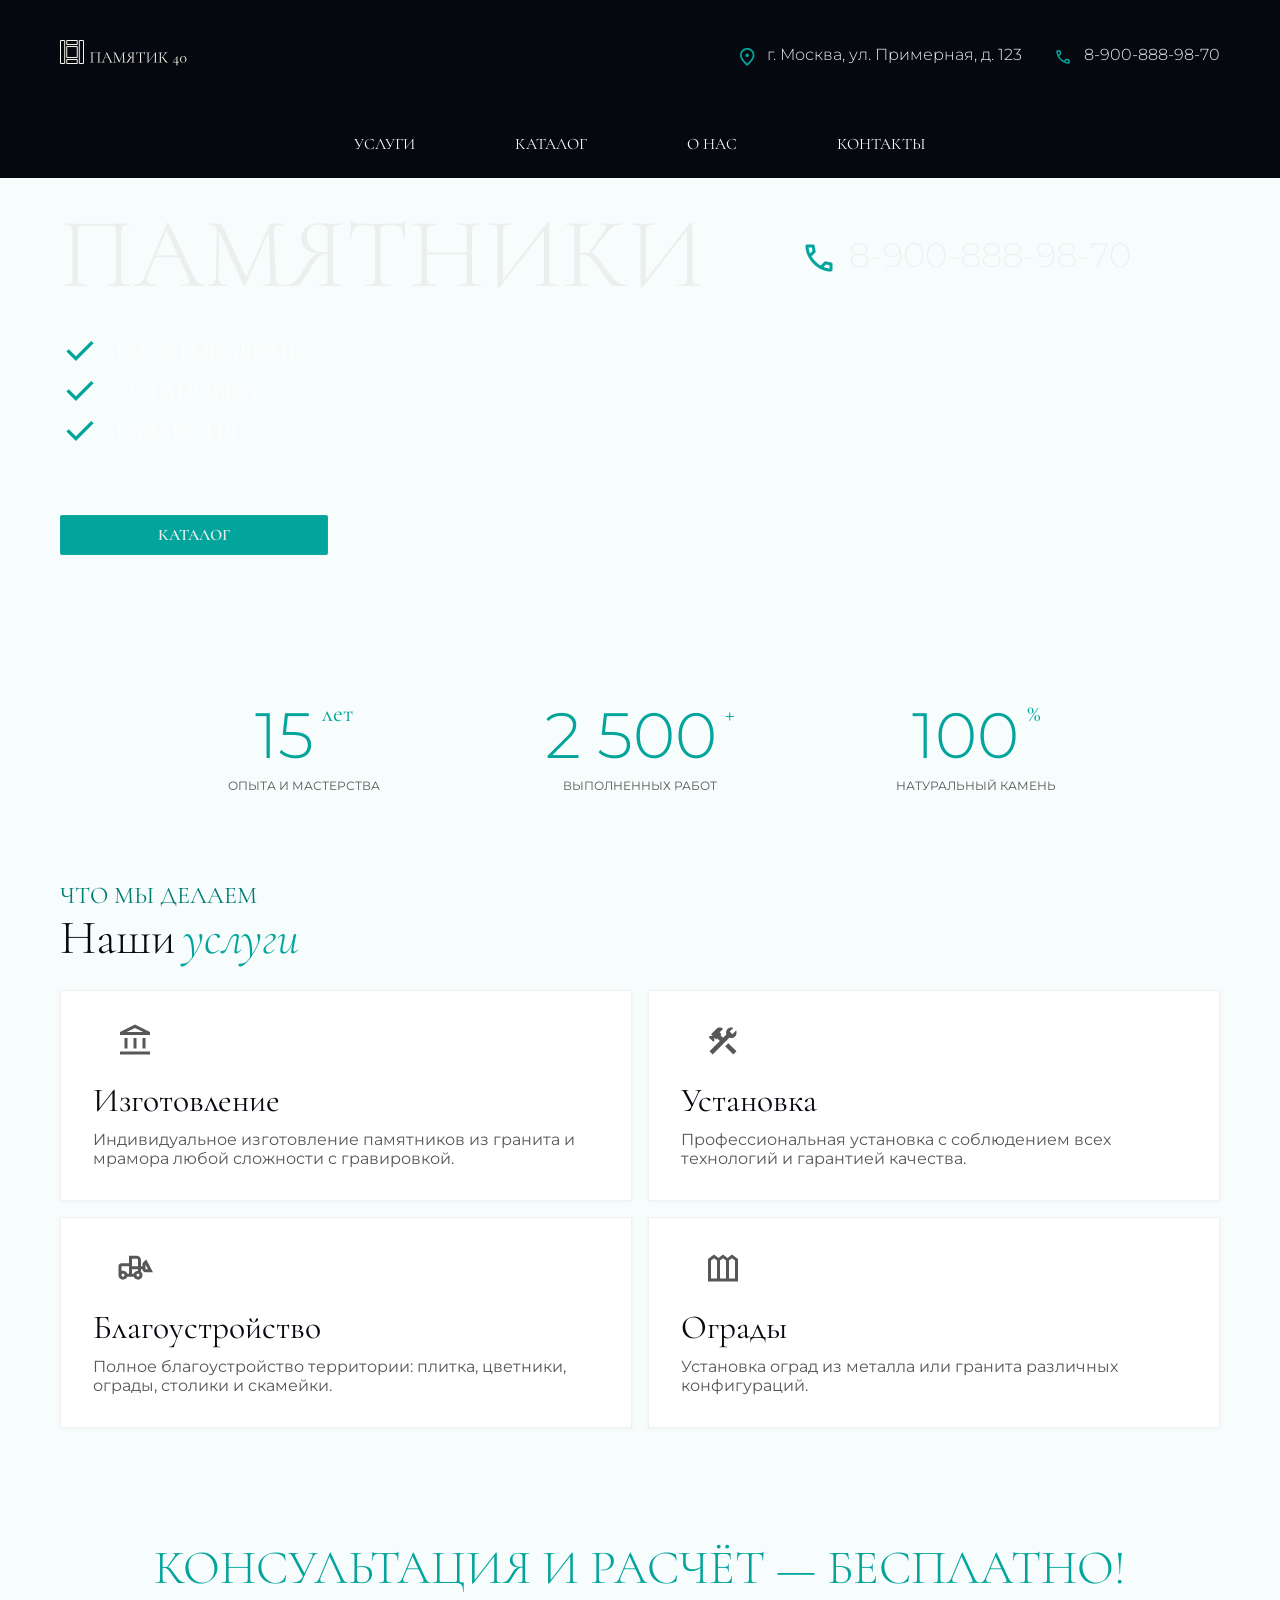
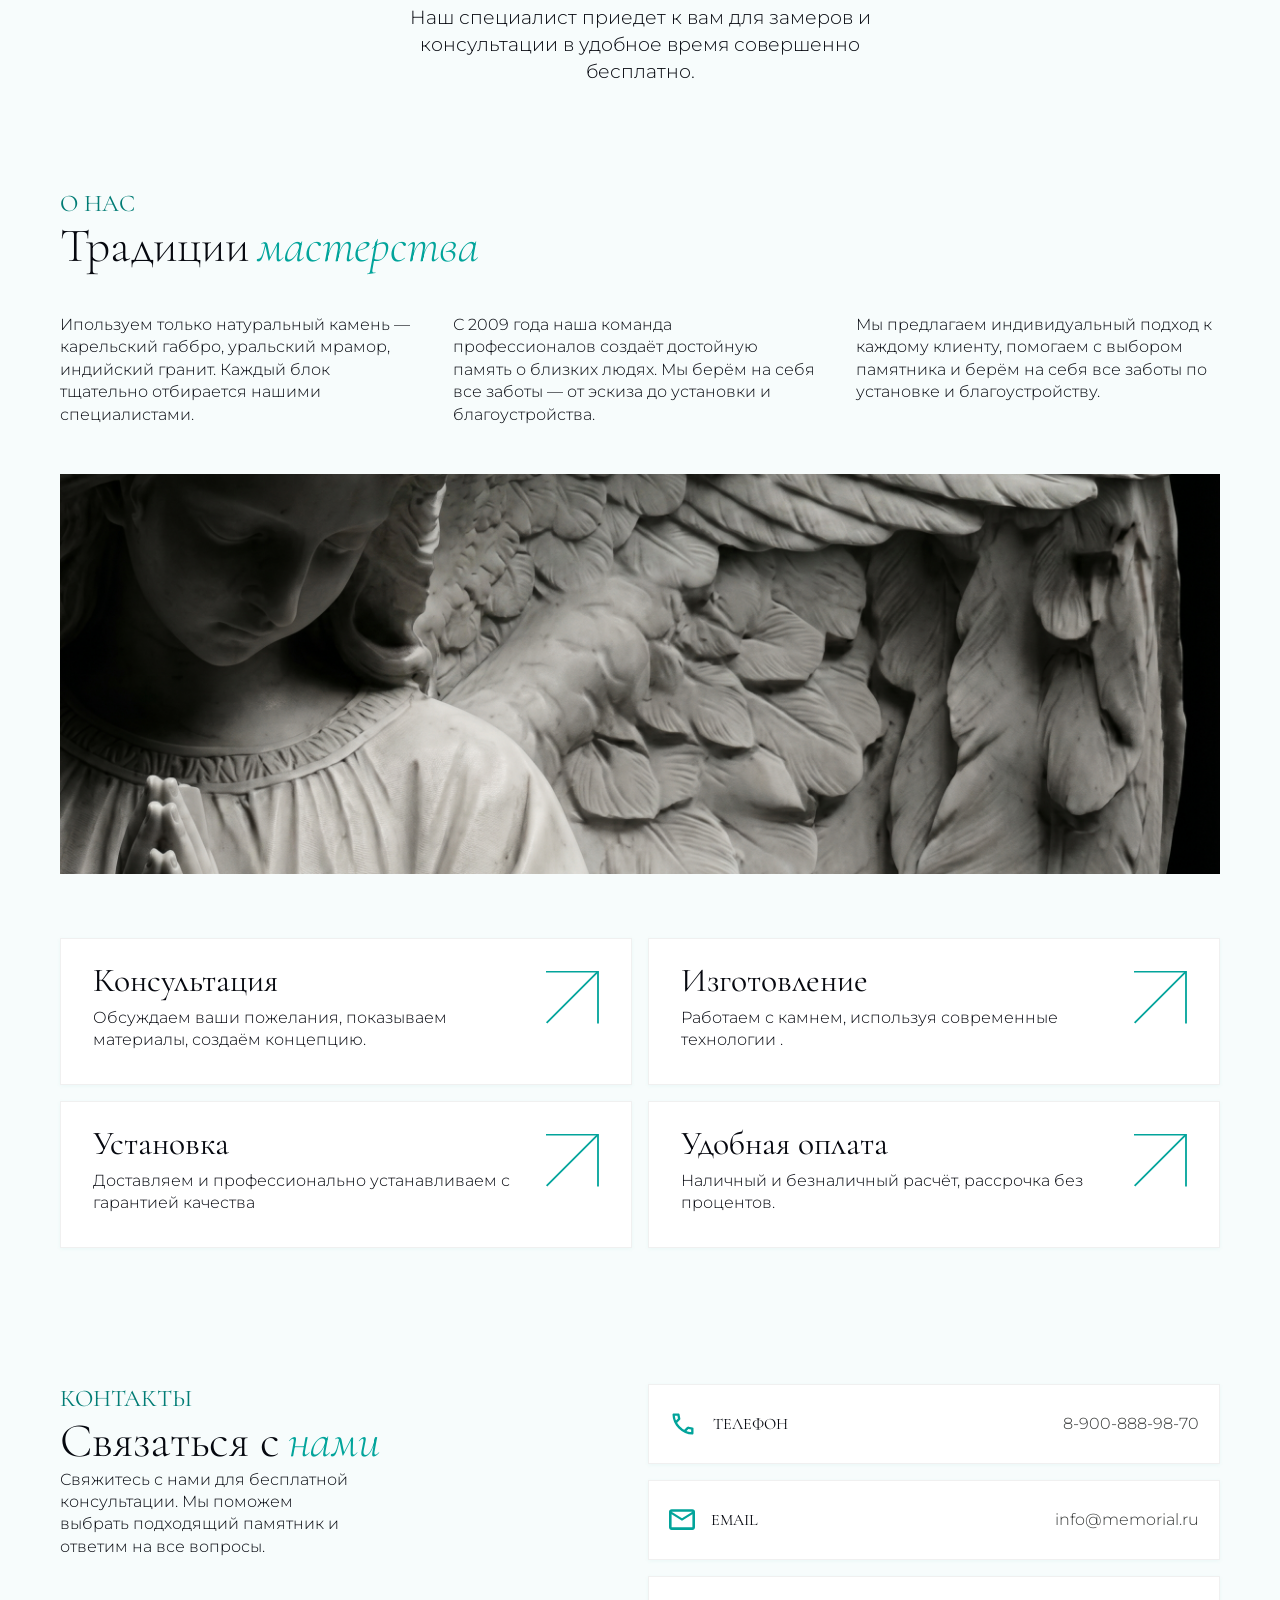
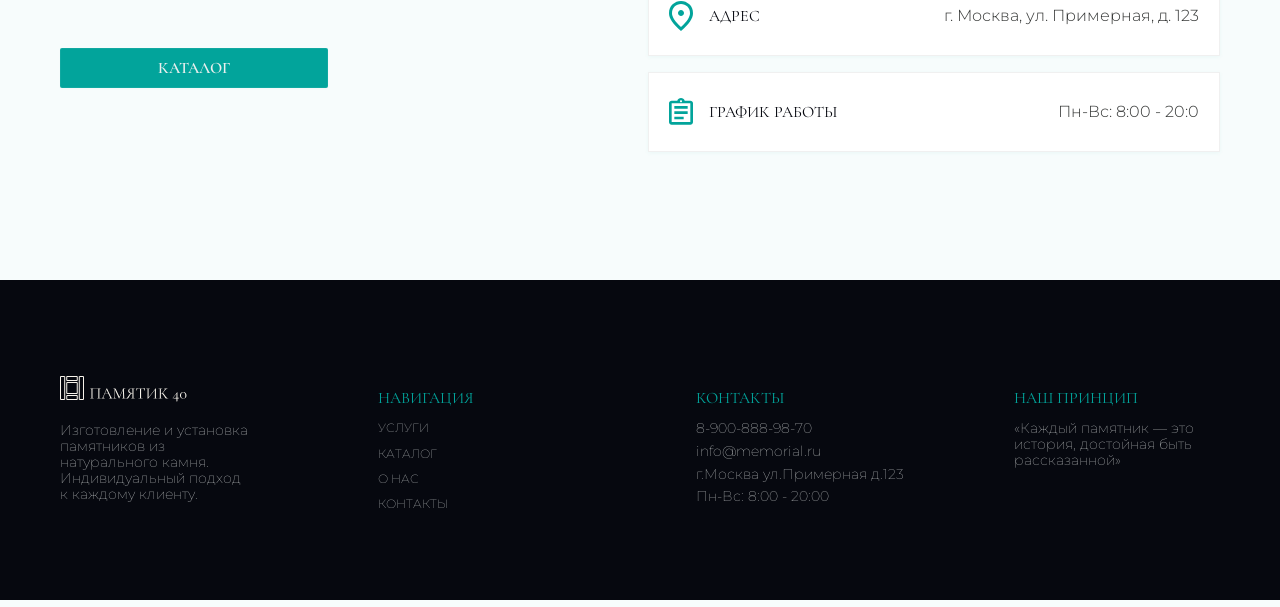
==== commit e9516e1a: "4.05" ====
--- a/index.html
+++ b/index.html
@@ -161,21 +161,21 @@
   <section class="section">
 
     <div class="flex-container">
-   <div class=" element-wrap  "data-aos="fade-up"data-aos-delay="0">
+   <div class=" element-wrap  "data-aos="fade-up">
     <div class="number plus">
       <span class="big">15</span>
       <span class="small">лет</span>
     </div>
     <div class="text">опыта и мастерства</div>
    </div>
-   <div class=" element-wrap "data-aos="fade-up"data-aos-delay="150">
+   <div class=" element-wrap "data-aos="fade-up">
     <div class="number plus">
       <span class="big">2 500</span>
       <span class="small">+</span>
     </div>
     <div class="text">выполненных работ</div>
    </div>
-      <div class=" element-wrap" data-aos="fade-up"data-aos-delay="300">
+      <div class=" element-wrap" data-aos="fade-up">
     <div class="number plus">
       <span class="big">100</span>
       <span class="small">%</span>
@@ -196,7 +196,7 @@
       </div>
   <div class="block-right">
     <ul>
-      <li class="li-item"data-aos="fade-up"data-aos-delay="0">
+      <li class="li-item"data-aos="fade-up"data-aos-delay="50">
         <span class="li-numer"><svg class="icon-servis" xmlns="http://www.w3.org/2000/svg" viewBox="0 0 24 24" fill="none">
   <path d="M5 17V10H7V17H5ZM11 17V10H13V17H11ZM2 21V19H22V21H2ZM17 17V10H19V17H17ZM2 8V6L12 1L22 6V8H2ZM6.45 6H17.55L12 3.25L6.45 6Z" fill="currentColor"/>
 </svg></span>
@@ -206,7 +206,7 @@
 >Индивидуальное изготовление памятников из гранита и мрамора любой сложности с гравировкой.</span>
 </div>
       </li>
-      <li class="li-item"data-aos="fade-up"data-aos-delay="150">
+      <li class="li-item"data-aos="fade-up"data-aos-delay="50">
         <span class="li-numer"><svg class="icon-servis" xmlns="http://www.w3.org/2000/svg"  viewBox="0 0 24 24" fill="none">
   <path d="M18.9 21L13.425 15.525L15.525 13.425L21 18.9L18.9 21ZM5.1 21L3 18.9L9.9 12L8.2 10.3L7.5 11L6.225 9.72498V11.775L5.525 12.475L2.5 9.44998L3.2 8.74998H5.25L4 7.49998L7.55 3.94998C7.88333 3.61664 8.24167 3.37498 8.625 3.22498C9.00833 3.07498 9.4 2.99998 9.8 2.99998C10.2 2.99998 10.5917 3.07498 10.975 3.22498C11.3583 3.37498 11.7167 3.61664 12.05 3.94998L9.75 6.24998L11 7.49998L10.3 8.19998L12 9.89998L14.25 7.64998C14.1833 7.46664 14.1292 7.27498 14.0875 7.07498C14.0458 6.87498 14.025 6.67498 14.025 6.47498C14.025 5.49164 14.3625 4.66248 15.0375 3.98748C15.7125 3.31248 16.5417 2.97498 17.525 2.97498C17.775 2.97498 18.0125 2.99998 18.2375 3.04998C18.4625 3.09998 18.6917 3.17498 18.925 3.27498L16.45 5.74998L18.25 7.54998L20.725 5.07498C20.8417 5.30831 20.9208 5.53748 20.9625 5.76248C21.0042 5.98748 21.025 6.22498 21.025 6.47498C21.025 7.45831 20.6875 8.28748 20.0125 8.96248C19.3375 9.63748 18.5083 9.97498 17.525 9.97498C17.325 9.97498 17.125 9.95831 16.925 9.92498C16.725 9.89164 16.5333 9.83331 16.35 9.74998L5.1 21Z" fill="currentColor"/>
 </svg></span>
@@ -216,7 +216,7 @@
 >Профессиональная установка с соблюдением всех технологий и гарантией качества.</span>
 </div>
       </li>  
-       <li class="li-item"data-aos="fade-up"data-aos-delay="300">
+       <li class="li-item"data-aos="fade-up"data-aos-delay="150">
         <span class="li-numer"><svg  class="icon-servis" xmlns="http://www.w3.org/2000/svg"  viewBox="0 0 24 24" fill="none">
   <path d="M3.975 19.775C3.14167 19.775 2.4375 19.4834 1.8625 18.9C1.2875 18.3167 1 17.6084 1 16.775V10.775C1 10.225 1.19583 9.75419 1.5875 9.36252C1.97917 8.97086 2.45 8.77502 3 8.77502H8V3.77502H13C13.8333 3.77502 14.5417 4.06669 15.125 4.65002C15.7083 5.23336 16 5.94169 16 6.77502V10.775H16.975V9.60002C16.975 9.33336 17.0292 9.07502 17.1375 8.82502C17.2458 8.57502 17.3917 8.35836 17.575 8.17502L19.5 6.27502L23.975 14.775H18.975C18.425 14.775 17.9542 14.5792 17.5625 14.1875C17.1708 13.7959 16.975 13.325 16.975 12.775H15.975V14.525C16.3083 14.8084 16.5625 15.1459 16.7375 15.5375C16.9125 15.9292 17 16.3417 17 16.775C17 17.6084 16.7083 18.3167 16.125 18.9C15.5417 19.4834 14.8333 19.775 14 19.775C13.3667 19.775 12.7917 19.5917 12.275 19.225C11.7583 18.8584 11.3833 18.375 11.15 17.775H6.825C6.59167 18.375 6.21667 18.8584 5.7 19.225C5.18333 19.5917 4.60833 19.775 3.975 19.775ZM3.975 17.775C4.25833 17.775 4.5 17.6792 4.7 17.4875C4.9 17.2959 5 17.0584 5 16.775C5 16.4917 4.90417 16.2542 4.7125 16.0625C4.52083 15.8709 4.28333 15.775 4 15.775C3.71667 15.775 3.47917 15.8709 3.2875 16.0625C3.09583 16.2542 3 16.4917 3 16.775C3 17.0584 3.09167 17.2959 3.275 17.4875C3.45833 17.6792 3.69167 17.775 3.975 17.775ZM14.7125 17.4875C14.9042 17.2959 15 17.0584 15 16.775C15 16.4917 14.9042 16.2542 14.7125 16.0625C14.5208 15.8709 14.2833 15.775 14 15.775C13.7167 15.775 13.4792 15.8709 13.2875 16.0625C13.0958 16.2542 13 16.4917 13 16.775C13 17.0584 13.0958 17.2959 13.2875 17.4875C13.4792 17.6792 13.7167 17.775 14 17.775C14.2833 17.775 14.5208 17.6792 14.7125 17.4875ZM8 15.775V10.775H3V13.95C3.16667 13.8834 3.32917 13.8375 3.4875 13.8125C3.64583 13.7875 3.81667 13.775 4 13.775C4.63333 13.775 5.20833 13.9584 5.725 14.325C6.24167 14.6917 6.60833 15.175 6.825 15.775H8ZM10 15.775H11.15C11.3667 15.175 11.7375 14.6917 12.2625 14.325C12.7875 13.9584 13.3667 13.775 14 13.775V12.775H10V15.775ZM20.675 12.775L19 9.60002V12.775H20.675ZM10 10.775H14V6.77502C14 6.49169 13.9042 6.25419 13.7125 6.06252C13.5208 5.87086 13.2833 5.77502 13 5.77502H10V10.775ZM8 15.775V13.775V13.95V10.775V15.775Z" fill="currentColor"/>
 </svg></span>
@@ -227,7 +227,7 @@
 </div>
        
        </li>  
-       <li class="li-item"data-aos="fade-up"data-aos-delay="450">
+       <li class="li-item"data-aos="fade-up"data-aos-delay="150">
         <span class="li-numer"><svg  class="icon-servis"xmlns="http://www.w3.org/2000/svg"viewBox="0 0 24 24" fill="none">
   <path d="M2 21V6L6 3L9 5.25L12 3L15 5.25L18 3L22 6V21H2ZM4 19H8V7L6 5.5L4 7V19ZM10 19H14V7L12 5.5L10 7V19ZM16 19H20V7L18 5.5L16 7V19Z" fill="currentColor"/>
 </svg></span>
@@ -279,7 +279,7 @@
              </svg></div>
       </div>
 
-<div class="about-item"data-aos="fade-up"data-aos-delay="150">
+<div class="about-item"data-aos="fade-up"data-aos-delay="0">
                  <div class="item-about-t">
                   <h3 class="h3">Изготовление</h3>
                     <p class="p1 p-block">Работаем с камнем, используя современные технологии .</p>
@@ -290,7 +290,7 @@
              </svg></div>
       </div>
 
-<div class="about-item"data-aos="fade-up"data-aos-delay="300">
+<div class="about-item"data-aos="fade-up"data-aos-delay="150">
                  <div class="item-about-t">
                   <h3 class="h3">Установка</h3>
                     <p class="p1 p-block">Доставляем и профессионально устанавливаем с гарантией качества</p>
@@ -300,7 +300,7 @@
             <path d="M0.630371 51.9028L51.8661 0.66706" stroke="currentColor" stroke-width="1.8"/>
              </svg></div>
       </div>
-      <div class="about-item"data-aos="fade-up"data-aos-delay="450">
+      <div class="about-item"data-aos="fade-up"data-aos-delay="150">
                  <div class="item-about-t">
                   <h3 class="h3">Удобная оплата</h3>
                     <p class="p1 p-block">Наличный и безналичный расчёт, рассрочка без процентов.</p>
@@ -340,7 +340,7 @@
         </div>
         <div class="contact-info">8-900-888-98-70</div>
                 </li> 
-  <li class="contact-li"data-aos="fade-up"data-aos-delay="150">
+  <li class="contact-li"data-aos="fade-up"data-aos-delay="50">
         <div class="icon-teitel">
           <svg  class="contact-svg-icon"  xmlns="http://www.w3.org/2000/svg" width="26" height="26" viewBox="0 0 24 20" fill="none">
   <path d="M2.4 19.2C1.74 19.2 1.175 18.965 0.705 18.495C0.235 18.025 0 17.46 0 16.8V2.4C0 1.74 0.235 1.175 0.705 0.705C1.175 0.235 1.74 0 2.4 0H21.6C22.26 0 22.825 0.235 23.295 0.705C23.765 1.175 24 1.74 24 2.4V16.8C24 17.46 23.765 18.025 23.295 18.495C22.825 18.965 22.26 19.2 21.6 19.2H2.4ZM12 10.8L2.4 4.8V16.8H21.6V4.8L12 10.8ZM12 8.4L21.6 2.4H2.4L12 8.4ZM2.4 4.8V2.4V16.8V4.8Z" fill="currentColor"/>
@@ -350,7 +350,7 @@
         <div class="contact-info">info@memorial.ru</div>
 
            </li> 
-        <li class="contact-li"data-aos="fade-up"data-aos-delay="300">
+        <li class="contact-li"data-aos="fade-up"data-aos-delay="100">
         <div class="icon-teitel">
           <svg  class="contact-svg-icon" xmlns="http://www.w3.org/2000/svg" width="24" height="30" viewBox="0 0 24 30" fill="none">
   <path d="M14.1188 14.1188C14.7063 13.5313 15 12.825 15 12C15 11.175 14.7063 10.4688 14.1188 9.88125C13.5313 9.29375 12.825 9 12 9C11.175 9 10.4688 9.29375 9.88125 9.88125C9.29375 10.4688 9 11.175 9 12C9 12.825 9.29375 13.5313 9.88125 14.1188C10.4688 14.7063 11.175 15 12 15C12.825 15 13.5313 14.7063 14.1188 14.1188ZM12 26.025C15.05 23.225 17.3125 20.6812 18.7875 18.3937C20.2625 16.1062 21 14.075 21 12.3C21 9.575 20.1312 7.34375 18.3937 5.60625C16.6562 3.86875 14.525 3 12 3C9.475 3 7.34375 3.86875 5.60625 5.60625C3.86875 7.34375 3 9.575 3 12.3C3 14.075 3.7375 16.1062 5.2125 18.3937C6.6875 20.6812 8.95 23.225 12 26.025ZM12 30C7.975 26.575 4.96875 23.3937 2.98125 20.4562C0.99375 17.5187 0 14.8 0 12.3C0 8.55 1.20625 5.5625 3.61875 3.3375C6.03125 1.1125 8.825 0 12 0C15.175 0 17.9688 1.1125 20.3813 3.3375C22.7938 5.5625 24 8.55 24 12.3C24 14.8 23.0062 17.5187 21.0187 20.4562C19.0312 23.3937 16.025 26.575 12 30Z" fill="currentColor"/>
@@ -360,7 +360,7 @@
         <div class="contact-info">г. Москва, ул. Примерная, д. 123  </div>
 
        </li> 
-        <li class="contact-li"data-aos="fade-up"data-aos-delay="450">
+        <li class="contact-li"data-aos="fade-up"data-aos-delay="150">
         <div class="icon-teitel">
           <svg  class="contact-svg-icon"  xmlns="http://www.w3.org/2000/svg" width="24" height="27" viewBox="0 0 24 27" fill="none">
   <path d="M2.66667 26.6667C1.93333 26.6667 1.30556 26.4056 0.783333 25.8833C0.261111 25.3611 0 24.7333 0 24V5.33333C0 4.6 0.261111 3.97222 0.783333 3.45C1.30556 2.92778 1.93333 2.66667 2.66667 2.66667H8.26667C8.55556 1.86667 9.03889 1.22222 9.71667 0.733333C10.3944 0.244444 11.1556 0 12 0C12.8444 0 13.6056 0.244444 14.2833 0.733333C14.9611 1.22222 15.4444 1.86667 15.7333 2.66667H21.3333C22.0667 2.66667 22.6944 2.92778 23.2167 3.45C23.7389 3.97222 24 4.6 24 5.33333V24C24 24.7333 23.7389 25.3611 23.2167 25.8833C22.6944 26.4056 22.0667 26.6667 21.3333 26.6667H2.66667ZM2.66667 24H21.3333V5.33333H2.66667V24ZM5.33333 21.3333H14.6667V18.6667H5.33333V21.3333ZM5.33333 16H18.6667V13.3333H5.33333V16ZM5.33333 10.6667H18.6667V8H5.33333V10.6667ZM12.7167 4.05C12.9056 3.86111 13 3.62222 13 3.33333C13 3.04444 12.9056 2.80556 12.7167 2.61667C12.5278 2.42778 12.2889 2.33333 12 2.33333C11.7111 2.33333 11.4722 2.42778 11.2833 2.61667C11.0944 2.80556 11 3.04444 11 3.33333C11 3.62222 11.0944 3.86111 11.2833 4.05C11.4722 4.23889 11.7111 4.33333 12 4.33333C12.2889 4.33333 12.5278 4.23889 12.7167 4.05Z" fill="currentColor"/>
--- a/css/variables.css
+++ b/css/variables.css
@@ -2,6 +2,7 @@
     --assent: #017c75;
     --assent-light: #02A49B;
     --assent-darck:#01625c;
+     --assent-ligh-opaciti: rgb(2,164,155,0.3) ;
 --bg-dark: #06080f;
 --text-light: #ebefee;
 --text-dark: #06080f;
--- a/css/style.css
+++ b/css/style.css
@@ -6,40 +6,42 @@
   padding: 0;
 }
 body {
-  background-color: #fdfdfd;
+  
   font-family: "Montserrat", sans-serif;
   padding-top: 178px;
-}
+ background-color:#F7FCFC;
+}
+
 svg {
   width: auto;
   height: auto;
-  color:var(--assent-light);
-}
-
-header{
+  color: var(--assent-light);
+}
+
+header {
   position: fixed;
   top: 0;
   left: 0;
   width: 100%;
   z-index: 1000;
 }
-section{
+section {
   scroll-margin-top: 200px;
   width: 100%;
   margin: 0 auto;
 }
-li{
- list-style-type: none;
- margin: 0;
-}
-h2{
-  color:var(--assent);
-font-family: "Cormorant Garamond";
-font-size: 1.5rem;
-font-style: normal;
-font-weight: 400;
-line-height: normal;
-text-transform: uppercase;
+li {
+  list-style-type: none;
+  margin: 0;
+}
+h2 {
+  color: var(--assent);
+  font-family: "Cormorant Garamond";
+  font-size: 1.5rem;
+  font-style: normal;
+  font-weight: 400;
+  line-height: normal;
+  text-transform: uppercase;
 }
 .link {
   font-family: "Cormorant Garamond", serif;
@@ -100,24 +102,24 @@
 .text-item {
   color: var(--white, #fff);
   font-family: "Cormorant Garamond", serif;
-  font-size: 1.75rem;
-  font-style:normal;
+  font-size: 1.5rem;
+  font-style: normal;
   font-weight: 100;
   line-height: 1.875rem; /* 93.75% */
   display: inline-flex;
   align-items: center;
   text-transform: uppercase;
 }
-.h3{
-  color:var(--text-dark);
-font-family: "Cormorant Garamond";
-font-size: 2.1rem;
-font-style: normal;
-font-weight: 400;
-line-height: 1.25rem; /* 66.667% */
-}
-
-.about-item  :hover h3{
+.h3 {
+  color: var(--text-dark);
+  font-family: "Cormorant Garamond";
+  font-size: 2.1rem;
+  font-style: normal;
+  font-weight: 400;
+  line-height: 1.25rem; /* 66.667% */
+}
+
+.about-item :hover h3 {
   color: var(--assent-darck);
 }
 .container-header-inner {
@@ -146,12 +148,14 @@
 }
 .adress-text {
   color: var(--text-light);
+
 }
 .adress,
 .phone-icon {
   display: flex;
   gap: 0.75rem;
   align-items: flex-end;
+    font-weight: 200;
 }
 .header-nav {
   display: flex;
@@ -237,10 +241,10 @@
   background-size: cover;
   background-position: center;
 }
-.Teitel-h1{
+.Teitel-h1 {
   font-size: 100px;
   color: var(--text-light);
-font-family: "Cormorant Garamond", serif;
+  font-family: "Cormorant Garamond", serif;
   font-weight: 100;
   text-transform: uppercase;
 }
@@ -262,7 +266,7 @@
   justify-content: flex-start;
   align-self: stretch;
   gap: 1rem;
-  padding: 3rem 3.75rem;
+  padding: 1rem 3.75rem;
   max-width: 1440px;
   width: 100%;
   flex: 1;
@@ -317,8 +321,8 @@
 .primary:hover {
   background-color: var(--white);
   color: var(--assent-darck);
- border: 1px solid rgba(0, 0, 0, 0.10);
-   box-shadow: 0 4px 10px rgba(0, 0, 0, 0.06);
+  border: 1px solid rgba(0, 0, 0, 0.1);
+  box-shadow: 0 4px 10px rgba(0, 0, 0, 0.06);
   transform: translateY(0px);
 
   filter: brightness(1.05);
@@ -326,7 +330,7 @@
 
 .section {
   display: flex;
-  padding: 1rem 3.75rem;
+  padding: 0rem 3.75rem;
 
   max-width: 1440px;
   width: 100%;
@@ -347,7 +351,7 @@
   flex-direction: column;
   align-items: center;
   text-align: center;
-  align-items:center;
+  align-items: center;
   max-width: 21rem;
   width: 100%;
 }
@@ -359,12 +363,12 @@
   flex-direction: row;
   gap: 0.5rem;
 }
-.big-small{
+.big-small {
   display: flex;
   flex-direction: row;
   gap: 1rem;
 }
-.servis-text{
+.servis-text {
   text-align: left;
   width: 200px;
   font-style: italic;
@@ -415,8 +419,7 @@
   gap: 2rem;
   justify-content: center;
   width: 100%;
- 
-  
+
   padding: 1rem 3.75rem;
 }
 .block-left {
@@ -430,14 +433,13 @@
 .block-right {
   display: flex;
   justify-content: center;
- flex: 3;
+  flex: 3;
   width: 100%;
 }
 ul {
   display: grid;
-   grid-template-columns: repeat(2, 1fr);
+  grid-template-columns: repeat(2, 1fr);
   gap: 1rem;
-  
 }
 
 .big-sevis {
@@ -467,7 +469,7 @@
   border: 1px solid rgba(0, 0, 0, 0.06);
   box-shadow: 0 1px 4px rgba(2, 164, 155, 0.06);
   transition: box-shadow 0.2s ease;
- flex-wrap: wrap;
+  flex-wrap: wrap;
   justify-content: space-between;
   width: 100%;
   padding: 2rem 2rem;
@@ -497,7 +499,6 @@
   flex-direction: column;
   gap: 1.2rem;
   width: 100%;
- 
 }
 .li-teitel {
   display: flex;
@@ -536,340 +537,464 @@
   transform: scale(1.05);
 }
 
-.baner-info{
-  display: flex;
-flex-direction: column;
+.baner-info {
+  display: flex;
+  flex-direction: column;
   max-width: 1440px;
   width: 100%;
   padding: 2.5rem 3.75rem;
   margin: 0 auto;
-gap: 1rem;
-}
-.info-text{
- font-size: 1.2rem;
- font-weight: 300;
-max-width:30rem ;
-margin: 0 auto;
-}
-
-.info-teitel{
-  font-family:"Cormorant Garamond" ;
+  gap: 1rem;
+}
+.info-text {
+  font-size: 1.2rem;
+  font-weight: 300;
+  max-width: 30rem;
+  margin: 0 auto;
+}
+
+.info-teitel {
+  font-family: "Cormorant Garamond";
   font-size: 3rem;
-  font-style:normal;
+  font-style: normal;
   color: var(--assent-light);
   font-weight: 300;
-line-height: 2.5rem; /* 74.074% */
-text-align: center;
-}
-
-.section-about{
-  width: 100%;
-
-}
-.container-about{
-  display: flex;
-padding: 2.5rem 3.75rem;
-flex-direction: column;
-justify-content: center;
-align-items: center;
-gap: 2rem;
-align-self: stretch;
-max-width: 1440px;
-width: 100%;
-margin: 0 auto;
-align-items: center;
-overflow: hidden;
-}
- .block-middle{
+  line-height: 2.5rem; /* 74.074% */
+  text-align: center;
+}
+
+.section-about {
+  width: 100%;
+}
+.container-about {
+  display: flex;
+  padding:0   3.75rem 2.5rem  3.75rem;
+  flex-direction: column;
+  justify-content: center;
+  align-items: center;
+  gap: 2rem;
+  align-self: stretch;
+  max-width: 1440px;
+  width: 100%;
+  margin: 0 auto;
+  align-items: center;
+  overflow: hidden;
+}
+.block-middle {
   display: grid;
   grid-auto-flow: column;
   grid-template-columns: repeat(3 auto);
   gap: 2.5rem;
+  margin: 0 auto;
+  width: 100%;
+}
+.block-middle p {
+  text-align: left;
+}
+.text-block {
+  padding: 1rem 0rem;
+}
+.block-end {
+  display: flex;
+  flex-direction: column;
+  max-width: 1440px;
+  width: 100%;
+  gap: 4rem;
+  margin: 0 auto;
+}
+.about-img {
+  height: auto;
+  flex: 1;
+  min-height: 400px;
+  background-image: url("../img/img\ angel.png");
+  background-size: cover;
+  background-position: center;
+}
+.about-context {
+  display: grid;
+  grid-template-columns: repeat(2, 1fr);
 margin: 0 auto;
-  width: 100%;
- }
- .block-middle p{
-
-text-align: left;
-
- }
- .text-block{
-  padding: 1rem 0rem;
- }
- .block-end{
-  display: flex;
-  flex-direction: column;
- max-width: 1440px;
- width: 100%;
-  gap: 4rem;
-  margin: 0 auto;
- }
- .about-img{
-  height: auto;
- flex: 1;
-min-height: 400px;
-   background-image: url("../img/img\ angel.png");
-   background-size: cover;
-   background-position: center;
- }
- .about-context{
-  display: grid;
-  grid-template-columns: repeat(2,1fr);
- flex: 2;
   flex-direction: column;
   gap: 1rem;
- }
- .about-item{
+}
+.about-item {
   display: flex;
   flex-direction: row;
-padding: 2rem 2rem; 
- border: 1px solid rgba(0, 0, 0, 0.06);
+  padding: 2rem 2rem;
+  border: 1px solid rgba(0, 0, 0, 0.06);
   box-shadow: 0 1px 4px rgba(2, 164, 155, 0.06);
- transition: box-shadow 0.2s ease, transform 0.2s ease;
- width: 100%;
+  transition:
+    box-shadow 0.2s ease,
+    transform 0.2s ease;
+  width: 100%;
   align-self: stretch;
-justify-content: space-between;
-gap: 2rem;
- }
- .about-item:hover {
+  justify-content: space-between;
+  gap: 2rem;
+  background-color: var(--white);
+}
+.about-item:hover {
   box-shadow: 0 4px 10px rgba(0, 0, 0, 0.06);
   transform: translateY(0px);
-   
-}
-.item-about-t{
-display: flex;
-flex-direction: column;
-gap: 1rem;
-align-items: flex-start;
-}
-.p-block{
+}
+.item-about-t {
+  display: flex;
+  flex-direction: column;
+  gap: 1rem;
+  align-items: flex-start;
+}
+.p-block {
   height: auto;
- 
+
   text-align: end;
   text-align: left;
- 
-}
-.about-svg{
+}
+.about-svg {
   color: var(--assent-light);
   width: 53px;
   height: 53px;
 }
-.about-item:hover .about-svg{
+.about-item:hover .about-svg {
   color: var(--assent-darck);
   width: 56px;
   height: 56px;
 }
-.container-contact-grid{
+.container-contact-grid {
   display: grid;
   grid-template-columns: 1fr 1fr;
-  padding: 0  3.75rem;
+  padding:  2rem 3.75rem;
   max-width: 1440px;
   width: 100%;
   margin: 0 auto;
   row-gap: 0;
   gap: 1rem;
 }
-.left-el-grid{
+.left-el-grid {
   display: grid;
-  grid-template-rows: 1fr 0.5fr ;
+  grid-template-rows: 1fr 0.5fr;
   text-align: left;
-  
-}
-
-.contact-p{
+}
+
+.contact-p {
   width: 18rem;
   text-align: left;
 }
-.right-el-grid{
+.right-el-grid {
   display: grid;
   all: unset;
- 
-}
-ul.contact-ul{
+}
+ul.contact-ul {
   display: grid;
-   grid-template-rows: 1fr 1fr 1fr 1fr ;
-grid-template-columns: none;
-
-}
-.contact-svg-icon{
+  grid-template-rows: 1fr 1fr 1fr 1fr;
+  grid-template-columns: none;
+}
+.contact-svg-icon {
   color: var(--assent-light);
 }
-.contact-li:hover .contact-svg-icon{
+.contact-li:hover .contact-svg-icon {
   color: var(--assent-darck);
 }
-.contact-li{
+.contact-li {
   display: flex;
   flex-direction: row;
   justify-content: space-between;
   padding: 1.25rem;
- 
-   border: 1px solid rgba(0, 0, 0, 0.06);
+background-color: var(--white);
+  border: 1px solid rgba(0, 0, 0, 0.06);
   box-shadow: 0 1px 4px rgba(2, 164, 155, 0.06);
- transition: box-shadow 0.2s ease, transform 0.2s ease;
-  align-items: center;
-  height: 4.3125rem;
+  transition:
+    box-shadow 0.2s ease,
+    transform 0.2s ease;
+  align-items: center;
+  height: 5rem;
   gap: 0;
 }
 
-.contact-li:hover{
+.contact-li:hover {
   box-shadow: 0 4px 10px rgba(0, 0, 0, 0.06);
   transform: translateY(0px);
 }
-.contact-li:hover .contact-teitel{
- color: var(--assent-darck);
- font-size: 1.2rem;
-}
-
-.icon-teitel{
-display: flex;
-flex-direction: row;
-gap: 1rem;
-align-items: center;
-}
-.contact-teitel{
+.contact-li:hover .contact-teitel {
+  color: var(--assent-darck);
+  font-size: 1.2rem;
+}
+
+.icon-teitel {
+  display: flex;
+  flex-direction: row;
+  gap: 1rem;
+  align-items: center;
+}
+.contact-teitel {
   color: var(--text-dark);
   font-family: "Cormorant Garamond";
-font-size: 1rem;
+  font-size: 1rem;
+  font-style: normal;
+  font-weight: 400;
+  line-height: normal;
+  text-transform: uppercase;
+}
+.contact-info {
+  color: var(--grey-600);
+  font-family: Montserrat;
+  font-size: 1rem;
+  font-style: normal;
+  font-weight: 300;
+  line-height: normal;
+}
+.contact-li:hover .contact-info {
+  font-size: 1.1rem;
+  font-weight: 400;
+}
+.footer {
+  width: 100%;
+  background-color: var(--bg-dark);
+  height: 20rem;
+  margin-top: 6rem;
+}
+.container-footer {
+  max-width: 1440px;
+  width: 100%;
+  margin: 0 auto;
+  padding: 6rem 3.75rem;
+  display: grid;
+  grid-template-columns: repeat(4, 1fr);
+  gap: 7rem;
+}
+.footer-block-1 {
+  display: flex;
+  flex-direction: column;
+  gap: 1rem;
+}
+.footer-p {
+  color: var(--text-light);
+  text-align: left;
+  font-family: Montserrat;
+  font-size: 0.85rem;
+  font-style: normal;
+  font-weight: 100;
+  line-height: normal;
+  max-width: 12rem;
+}
+.footer-block-2 {
+  display: flex;
+  flex-direction: column;
+  gap: 1rem;
+}
+.teitel-footer {
+  font-family: "Cormorant Garamond";
+  font-size: 1rem;
+  font-style: normal;
+  font-weight: 400;
+  line-height: 80%;
+  text-transform: uppercase;
+  color: var(--assent-light);
+  margin-top: 1rem;
+}
+
+.nav-footer {
+  display: flex;
+  flex-direction: column;
+  gap: 0.64rem;
+}
+.link-footer {
+  color: var(--white, #fff);
+  font-family: Montserrat;
+  font-size: 0.75rem;
+  font-style: normal;
+  font-weight: 100;
+  line-height: normal;
+  color: var(--text-light);
+  text-decoration: none;
+}
+.link-footer:hover {
+  text-decoration: underline;
+  text-underline-offset: 5px;
+  text-decoration-color: var(--assent-light);
+}
+.footer-block-3 {
+  display: flex;
+  flex-direction: column;
+  gap: 1rem;
+}
+.adress-footer {
+  display: flex;
+  flex-direction: column;
+  gap: 0.42rem;
+  justify-content: space-between;
+  width: 100%;
+}
+.el-footer {
+  color: var(--text-light);
+  text-align: left;
+  font-family: Montserrat;
+  font-size: 0.85rem;
+  font-style: normal;
+  font-weight: 100;
+  line-height: normal;
+  max-width: 12rem;
+}
+.span {
+  display: flex;
+
+  justify-content: space-between;
+  width: 100%;
+  align-items: center;
+  white-space: nowrap;
+}
+.footer-block-4 {
+  display: flex;
+  flex-direction: column;
+  gap: 1rem;
+}
+
+.section-catalog {
+  width: 100%;
+}
+.container-top {
+  display: flex;
+  max-width: 1440px;
+  width: 100%;
+  margin: 0 auto;
+  padding: 2.5rem 3.75rem 1.5rem 3.75rem;
+}
+.catalog-p {
+  text-align: left;
+  max-width: 24rem;
+}
+.container-catalog-btn {
+  display: flex;
+  flex-direction: row;
+ gap: 2rem;
+  padding: 2rem 3.75rem;
+  max-width: 1440px;
+  width: 100%;
+  margin: 0 auto;
+}
+.butten-catalog:last-child {
+  border-right: none;
+}
+.butten-catalog {
+  outline: none;
+    border: 1px solid transparent;
+  background:transparent;
+  color: var(--text-dark);
+  font-family: "Cormorant Garamond";
+  font-size: 1rem;
+  font-style: normal;
+  font-weight: 500;
+  line-height: 80%; /* 0.8rem */
+  text-transform: uppercase;
+border-bottom:  solid 1px var( --assent-ligh-opaciti);
+  transition:box-shadow 0.3s;
+  height: 2.5rem;
+  align-items: center;
+  flex: 1;
+  text-align:center;
+}
+.butten-catalog:hover {
+ 
+  background-color: var(--white);
+  color: var(--assent-darck);
+  border-color: rgba(0, 0, 0, 0.1); /* вместо border */
+  box-shadow: 0 4px 6px rgba(0, 0, 0, 0.06);
+  filter: brightness(1.05);
+}
+.catalog-wrap-card {
+  display: grid;
+   overflow: visible;
+  grid-template-columns: repeat(3, 1fr);
+  grid-auto-rows: minmax(0, 1fr);
+  gap: 2.5rem;
+  padding: 2.25rem 2.5rem;
+  max-width: 1440px;
+  width: 100%;
+  margin: 0 auto;
+}
+.card{
+  display: flex;
+  flex-direction: column;
+  position: relative;
+  overflow: hidden;
+background-color: var(--white);
+  padding: 2.5rem;
+gap: 1.25rem;
+ will-change: box-shadow;
+  border: 1px solid rgba(0, 0, 0, 0.06);
+  box-shadow: 0 1px 4px rgba(2, 164, 155, 0.06);
+ will-change: transform;
+transition: transform 0.2s ease, box-shadow 0.2s ease;
+}
+.card:hover {
+  
+  transform: translateY(-2px) scale(1.01);
+  box-shadow:  0 6px 12px rgba(2, 164, 155, 0.08);
+ 
+
+}
+.badge{
+  position: absolute;
+    transform: rotate(-45deg);
+    top: 3rem;
+   left: -65px;
+    z-index: 10;
+width: 260px;
+height: 30px;
+background-color: var(--assent);
+color: var(--white);
+font-size:1rem ;
+text-align: center;
+line-height: 30px;
+ font-family: "Cormorant Garamond";
+  font-size: 1rem;
+  font-style: normal;
+  font-weight: 700;
+
+  text-transform: uppercase;
+}
+.img-catalog{
+   background-image: url("../img/cotolog.webp");
+  background-size: contain;
+  background-position: center;
+  height: 15rem;
+  width: 100%;
+  background-repeat: no-repeat;
+  
+   
+}
+
+.card-context-wrap{
+  display: flex;
+  flex-direction: column;
+  gap: 0,65rem;
+}
+.teitel-card{
+font-family: "Cormorant Garamond";
+font-size: 1.5rem;
 font-style: normal;
 font-weight: 400;
 line-height: normal;
-text-transform: uppercase;
-}
-.contact-info{
-  color: var(--grey-600);
-font-family: Montserrat;
-font-size: 1rem;
+color: var(--text-dark);
+}
+.card-p{
+  font-family: Montserrat;
+font-size: 0.75rem;
 font-style: normal;
 font-weight: 300;
 line-height: normal;
 }
-.contact-li:hover .contact-info{
-  font-size: 1.1rem;
-  font-weight: 400;
-}
-.footer{
-  width: 100%;
-  background-color: var(--bg-dark);
-  height: 20rem;
-  margin-top: 6rem;
-}
-.container-footer{
-  max-width: 1440px;
-  width: 100%;
-  margin: 0 auto;
-  padding: 6rem 3.75rem;
-  display: grid;
-  grid-template-columns: repeat(4,1fr)  ;
-  gap: 7rem;
- 
-}
-.footer-block-1{
-  display: flex;
-  flex-direction: column;
-  gap: 1rem;
-}
-.footer-p{
-  color: var(--text-light);
-  text-align: left;
- font-family: Montserrat;
-font-size: 0.85rem;
-font-style: normal;
-font-weight: 100;
-line-height: normal;
-max-width: 12rem;
-}
-.footer-block-2{
-  display: flex;
-  flex-direction: column;
-  gap: 1rem;
-}
-.teitel-footer{
+.prise{
   font-family: "Cormorant Garamond";
-font-size: 1rem;
+font-size: 2rem;
 font-style: normal;
 font-weight: 400;
-line-height: 80%; 
-text-transform: uppercase;
- color: var(--assent-light);
- margin-top:1rem;
-}
-
-.nav-footer{
-  display: flex;
-  flex-direction: column;
-   gap: 0.64rem;
-}
-.link-footer{
-  color: var(--white, #FFF);
-font-family: Montserrat;
-font-size: 0.75rem;
-font-style: normal;
-font-weight: 100;
 line-height: normal;
-color: var(--text-light);
-text-decoration: none;
-}
-.link-footer:hover{
- text-decoration: underline;
- text-underline-offset: 5px;
- text-decoration-color:var(--assent-light);
-}
-.footer-block-3{
-  display: flex;
-  flex-direction: column;
-  gap: 1rem;
-}
-.adress-footer{
-  display: flex;
-  flex-direction: column;
-  gap: 0.42rem; 
-  justify-content: space-between;
-  width: 100%;
-}
-.el-footer{
-color: var(--text-light);
-  text-align: left;
- font-family: Montserrat;
-font-size: 0.85rem;
-font-style: normal;
-font-weight: 100;
-line-height: normal;
-max-width: 12rem;
-}
-.span{
-  display: flex;
-
-  justify-content: space-between;
-  width: 100%;
-align-items: center;
-white-space: nowrap;
-}
-.footer-block-4{
-  display: flex;
-  flex-direction: column;
-  gap: 1rem;
-}
-
-
-.section-catalog{
-  width: 100%;
-}
-.container-top{
-  display: flex;
-  max-width: 1440px;
-  width: 100%;
-  margin: 0 auto;
-  padding: 1.5rem 3.75rem;
-}
-.catalog-p{
-  text-align: left;
-  max-width: 24rem;
+color: var(--assent-darck);
+text-align: right;
 }
 /*----------------------------------------------------------------------------------------*/
 
 /* десктоп */
-@media (max-width:1250px) {
-  
+@media (max-width: 1250px) {
   .teitel-name {
     width: 500px;
     height: 120px;
@@ -888,26 +1013,45 @@
     margin: 0 auto;
     gap: 2rem;
     justify-content: center;
-  width: 100%;
-  }
-    ul {
+    width: 100%;
+  }
+  ul {
     grid-template-columns: repeat(2, 2fr);
   }
-.container-contact-grid{
-  grid-template-columns: 1fr;
-}
-  .btn-contact{
-      margin-bottom: 0;
-      margin-top: 2rem;
-     }
-     .container-footer{
-  gap: 5rem;
- 
+  .container-contact-grid {
+    grid-template-columns: 1fr;
+  }
+  .btn-contact {
+    margin-bottom: 0;
+    margin-top: 2rem;
+  }
+  .container-footer {
+    gap: 5rem;
+  }
+  .catalog-wrap-card {
+  display: grid;
+   overflow: visible;
+  grid-template-columns: repeat(2, 1fr);
+  grid-auto-rows: minmax(0, 1fr);
+  gap: 2rem;
+  padding: 2.25rem 2.5rem;
+  max-width: 1440px;
+  width: 100%;
+  margin: 0 auto;
+}
+.butten-catalog {
+  font-size: 1rem;
+  padding:12px 10px;
+  width: 150px;
+}
+.container-catalog-btn {
+ gap: 1rem;
+
 }
 }
 
 @media (max-width: 900px) {
-   .main-container {
+  .main-container {
     gap: 2rem;
   }
   .header-nav {
@@ -998,24 +1142,24 @@
     background: none;
     border: none;
   }
-   .text-item {
-  color: var(--white, #fff);
-  font-family: "Cormorant Garamond", serif;
-  font-size: 1rem;
-  font-style:normal;
-  font-weight: 100;
-  line-height: 1.875rem; /* 93.75% */
-  display: inline-flex;
-  align-items: center;
-  text-transform: uppercase;
-}
-  .Teitel-h1{
-  font-size: 80px;
-  color: var(--text-light);
-font-family: "Cormorant Garamond", serif;
-  font-weight: 100;
-  text-transform: uppercase;
-}
+  .text-item {
+    color: var(--white, #fff);
+    font-family: "Cormorant Garamond", serif;
+    font-size: 1rem;
+    font-style: normal;
+    font-weight: 100;
+    line-height: 1.875rem; /* 93.75% */
+    display: inline-flex;
+    align-items: center;
+    text-transform: uppercase;
+  }
+  .Teitel-h1 {
+    font-size: 80px;
+    color: var(--text-light);
+    font-family: "Cormorant Garamond", serif;
+    font-weight: 100;
+    text-transform: uppercase;
+  }
   .h1 {
     color: var(--white);
     font-family: "Cormorant Garamond", serif;
@@ -1024,106 +1168,110 @@
     font-weight: 100;
     line-height: 120%; /* 7.5rem */
   }
-.info-teitel{
-  font-size: 2rem;
- 
-}
-  
+  .info-teitel {
+    font-size: 2rem;
+  }
+
   .phone-hero {
     font-size: 28px;
-     font-weight: 200;
+    font-weight: 200;
+  }
+    .about-context {
+    display: grid;
+    grid-template-columns: repeat(1, 1fr);
   }
 
   .big {
     font-size: 3rem;
     font-style: normal;
     font-weight: 300;
-    line-height: 2.5rem; 
-  }
-   .block-middle{ 
-    gap: 0rem;
-    }
-    .left-el-grid{
-      height: 280px;
-    }
-    .wrap-btn{
-      display: flex;
-      justify-content: center;
-      width: 100%;
-
-    }
-     .btn-contact{
-      margin-bottom: 0;
-      margin-top: 2rem;
-      width: 264px;
-     }
-         .container-footer{
-  gap:2rem; 
-}
-.footer-p{
-color: var(--text-light);
-text-align: left;
-font-family: Montserrat;
-font-size: 0.75rem;
-font-style: normal;
-font-weight: 100%;
-line-height: normal;
-max-width: auto;
-}
-.footer-block-1{
-  gap: 0.2rem;
-}
-.footer-block-2{
- gap: 0.4rem;
-}
-.nav-footer{
-  display: flex;
-  flex-direction: column;
-   gap: 0.2rem;
-}
-.link-footer{
-  color: var(--white, #FFF);
-font-family: Montserrat;
-font-size: 0.65rem;
-font-style: normal;
-font-weight: 100;
-line-height: normal;
-color: var(--text-light);
-text-decoration: none;
-}
-.footer-block-3{
-  display: flex;
-  flex-direction: column;
-  gap: 0.4rem;
-}
-.adress-footer{
-  display: flex;
-  flex-direction: column;
-  gap: 0.2rem; 
-  justify-content: space-between;
-  width: 100%;
-}
-.el-footer{
-color: var(--text-light);
-  text-align: left;
- font-family: Montserrat;
-font-size: 0.75rem;
-font-style: normal;
-font-weight: 100;
-line-height: normal;
-max-width: 12rem;
-}
-.footer-block-4{
-  display: flex;
-  flex-direction: column;
-  gap: 0.4rem;
-}
-
- }
+    line-height: 2.5rem;
+  }
+  .block-middle {
+    gap: 0.5rem;
+  }
+  .left-el-grid {
+    height: 280px;
+  }
+  .wrap-btn {
+    display: flex;
+    justify-content: center;
+    width: 100%;
+  }
+  .btn-contact {
+    margin-bottom: 0;
+    margin-top: 2rem;
+    width: 264px;
+  }
+  .container-footer {
+    gap: 2rem;
+  }
+  .footer-p {
+    color: var(--text-light);
+    text-align: left;
+    font-family: Montserrat;
+    font-size: 0.75rem;
+    font-style: normal;
+    font-weight: 100%;
+    line-height: normal;
+    max-width: auto;
+  }
+  .footer-block-1 {
+    gap: 0.2rem;
+  }
+  .footer-block-2 {
+    gap: 0.4rem;
+  }
+  .nav-footer {
+    display: flex;
+    flex-direction: column;
+    gap: 0.2rem;
+  }
+  .link-footer {
+    color: var(--white, #fff);
+    font-family: Montserrat;
+    font-size: 0.65rem;
+    font-style: normal;
+    font-weight: 100;
+    line-height: normal;
+    color: var(--text-light);
+    text-decoration: none;
+  }
+  .footer-block-3 {
+    display: flex;
+    flex-direction: column;
+    gap: 0.4rem;
+  }
+  .adress-footer {
+    display: flex;
+    flex-direction: column;
+    gap: 0.2rem;
+    justify-content: space-between;
+    width: 100%;
+  }
+  .el-footer {
+    color: var(--text-light);
+    text-align: left;
+    font-family: Montserrat;
+    font-size: 0.75rem;
+    font-style: normal;
+    font-weight: 100;
+    line-height: normal;
+    max-width: 12rem;
+  }
+  .footer-block-4 {
+    display: flex;
+    flex-direction: column;
+    gap: 0.4rem;
+  }
+  .container-catalog-btn {
+flex-direction: column;
+padding-top: 0;
+
+}
+}
 
 @media (max-width: 745px) {
- 
- 
   .mobile-menu {
     position: fixed;
     top: 0;
@@ -1142,15 +1290,14 @@
   .banner-adress {
     display: flex;
   }
- 
 
   .phone-hero {
     font-size: 24px;
   }
-  .hero-content{
+  .hero-content {
     margin-top: 2rem;
   }
- 
+
   .flex-container {
     display: flex;
     flex-direction: row;
@@ -1161,14 +1308,13 @@
     gap: 1.5rem;
     width: 100%;
   }
-  .hero-content{
+  .hero-content {
     padding: 1rem;
     justify-content: center;
   }
-  .Teitel-h1{
-  font-size: 46px;
- 
-}
+  .Teitel-h1 {
+    font-size: 46px;
+  }
   .section {
     padding: 1rem 1rem;
   }
@@ -1178,164 +1324,188 @@
     margin: 0 auto;
   }
   .li-item {
-  gap: 1rem;
+    gap: 1rem;
     padding: 1rem 1rem;
   }
   .container-servis {
     padding: 1rem 1rem;
   }
-  .container-about{
-gap: 0.5rem;
-padding: 1rem 1rem;
-
-}
-.number{
-  display: flex;
-  flex-direction:column;
-align-items: flex-start;
-gap: 0;
-}
-.plus{
-  display: flex;
-  flex-direction: row;
-  gap: 0.5rem;
-}
- .block-left{
-  gap: 0.3rem;
- }
+  .container-about {
+    gap: 0.5rem;
+    padding: 1rem 1rem;
+
+  }
+  .number {
+    display: flex;
+    flex-direction: column;
+    align-items: flex-start;
+    gap: 0;
+  }
+  .plus {
+    display: flex;
+    flex-direction: row;
+    gap: 0.5rem;
+  }
+  .block-left {
+    gap: 0.3rem;
+  }
   .big-sevis {
-  font-size: 2.5rem;
-  line-height: 2rem;
-}
-.small-servis {
-  font-size: 2.5rem;
-  line-height: 2rem;
- 
-}
-.li-teitel{
-  font-size: 26px;
-}
-.discription{
-  font-size: 14px;
-}
-.icon-servis{
-  width:  24px;
-  height: 24px;
-}
-.li-item{
-  height: 158px;
-  padding: 16px;
-}
- .block-middle{
- margin: 0 auto;
-  grid-template-columns: 1fr;
-  grid-auto-flow: row;
-
-  gap: 0rem;
-
- }
- .info-teitel{
-  font-size: 1.5rem;
- 
-}
- .p1{
-  font-size: 0.875rem;
- }
-   ul {
+    font-size: 2.5rem;
+    line-height: 2rem;
+  }
+  .small-servis {
+    font-size: 2.5rem;
+    line-height: 2rem;
+  }
+  .li-teitel {
+    font-size: 26px;
+  }
+  .discription {
+    font-size: 14px;
+  }
+  .icon-servis {
+    width: 24px;
+    height: 24px;
+  }
+  .li-item {
+    height: 158px;
+    padding: 16px;
+  }
+  .block-middle {
+    margin: 0 auto;
+    grid-template-columns: 1fr;
+    grid-auto-flow: row;
+
+    gap: 0rem;
+  }
+  .info-teitel {
+    font-size: 1.5rem;
+  }
+  .p1 {
+    font-size: 0.875rem;
+  }
+  ul {
     grid-template-columns: repeat(1, 1fr);
   }
-  .about-context{
+
+  .h3 {
+    font-size: 26px;
+  }
+  .container-contact-grid {
+    padding: 0 1rem;
+  }
+  .footer {
+    width: 100%;
+    background-color: var(--bg-dark);
+    height: 100%;
+    margin-top: 2rem;
+  }
+  .footer-p {
+    font-size: 0.75rem;
+    text-align: center;
+  }
+  .container-footer {
+    max-width: 1440px;
+    width: 100%;
+    margin: 0 auto;
+    padding: 3rem 3rem;
+    display: flex;
+    flex-direction: column;
+    gap: 0.5rem;
+    justify-content: center;
+    align-items: center;
+  }
+  .footer-block-1 {
+    gap: 0.2rem;
+    justify-content: center;
+  }
+  .logo-footer {
+    text-align: center;
+  }
+  .footer-block-2 {
+    gap: 0.4rem;
+    justify-content: center;
+  }
+  .teitel-footer {
+    text-align: center;
+  }
+  .nav-footer {
+    text-align: center;
+  }
+  .adress-footer {
+    align-items: center;
+  }
+  .container-catalog-btn {
+ gap: 0.5rem;
+flex-direction: column;
+}
+   .catalog-wrap-card {
   display: grid;
-  grid-template-columns: repeat(1,1fr);
- }
- .h3{
-  font-size: 26px;
- }
- .container-contact-grid{
-  padding: 0 1rem;
-}
-.footer{
-  width: 100%;
-  background-color: var(--bg-dark);
-  height: 100%;
-  margin-top: 2rem;
-}
-.footer-p{
-  font-size: 0.75rem;
-  text-align: center;
-}
-.container-footer{
+   overflow: visible;
+  grid-template-columns: repeat(1, 1fr);
+  grid-auto-rows: minmax(0, 1fr);
+  gap: 2rem;
+  padding: 2.25rem 2.5rem;
   max-width: 1440px;
   width: 100%;
   margin: 0 auto;
-  padding: 3rem 3rem;
-  display:flex;
- flex-direction: column;
-  gap: 0.5rem;
-  justify-content: center;
-  align-items: center;
-}
-.footer-block-1{
-  gap: 0.2rem;
-  justify-content: center;
-}
-.logo-footer{
-  text-align: center;
-}
-.footer-block-2{
- gap: 0.4rem;
- justify-content: center;
-}
-.teitel-footer{
-  text-align: center;
-}
-.nav-footer{
-  text-align: center;
-}
-.adress-footer{
-   align-items: center;
-}
+}
+
 }
 
 @media (max-width: 554px) {
-    .flex-container {
-flex-direction: column;
+  .flex-container {
+    flex-direction: column;
+  }
+  .Teitel-h1 {
+    font-size: 44px;
+  }
+
+  .text-item {
+    color: var(--white, #fff);
+    font-family: "Cormorant Garamond", serif;
+    font-size: 1rem;
+    font-style: normal;
+    font-weight: 100;
+    line-height: 1.875rem; /* 93.75% */
+    display: inline-flex;
+    align-items: center;
+    text-transform: uppercase;
+  }
+  .container-top {
+  padding: 1.75rem 1rem;
+}
+  .contact-teitel {
+    font-size: 0.75rem;
+  }
+  .contact-info {
+    font-size: 0.75rem;
+  }
+    .catalog-wrap-card {
+  display: grid;
+ padding: 0rem 1rem;
+  
+}
+.container-catalog-btn {
+   padding: 2rem 1rem;
+   padding: 0 1rem  1.5rem 1rem;
+   width: 300px;
+}
+.card{
+  padding: 1rem;
+}
+    .catalog-wrap-card{
+      gap: 1rem;
     }
-      .Teitel-h1{
-  font-size: 44px;
- 
-}
-
- .text-item {
-  color: var(--white, #fff);
-  font-family: "Cormorant Garamond", serif;
-  font-size: 1rem;
-  font-style:normal;
-  font-weight: 100;
-  line-height: 1.875rem; /* 93.75% */
-  display: inline-flex;
-  align-items: center;
-  text-transform: uppercase;
-}
-    .contact-teitel{
-font-size: 0.75rem;
-}
-.contact-info{
-
-font-size: 0.75rem;
-
-}
-
-
 }
 
 @media (max-width: 414px) {
   .phone-hero {
     font-size: 22px;
-}
-body{
-  padding-top: 130px;
-}
+  }
+  body {
+    padding-top: 130px;
+  }
 }
 /* мобильный 360px */
 @media (max-width: 360px) {
@@ -1364,7 +1534,10 @@
   .phone-hero {
     font-size: 20px;
   }
-.teitel-hero{
-  justify-content: center;
-}
-}
+  .teitel-hero {
+    justify-content: center;
+  }
+    .container-top {
+  padding: 2rem 1rem;
+}
+}
